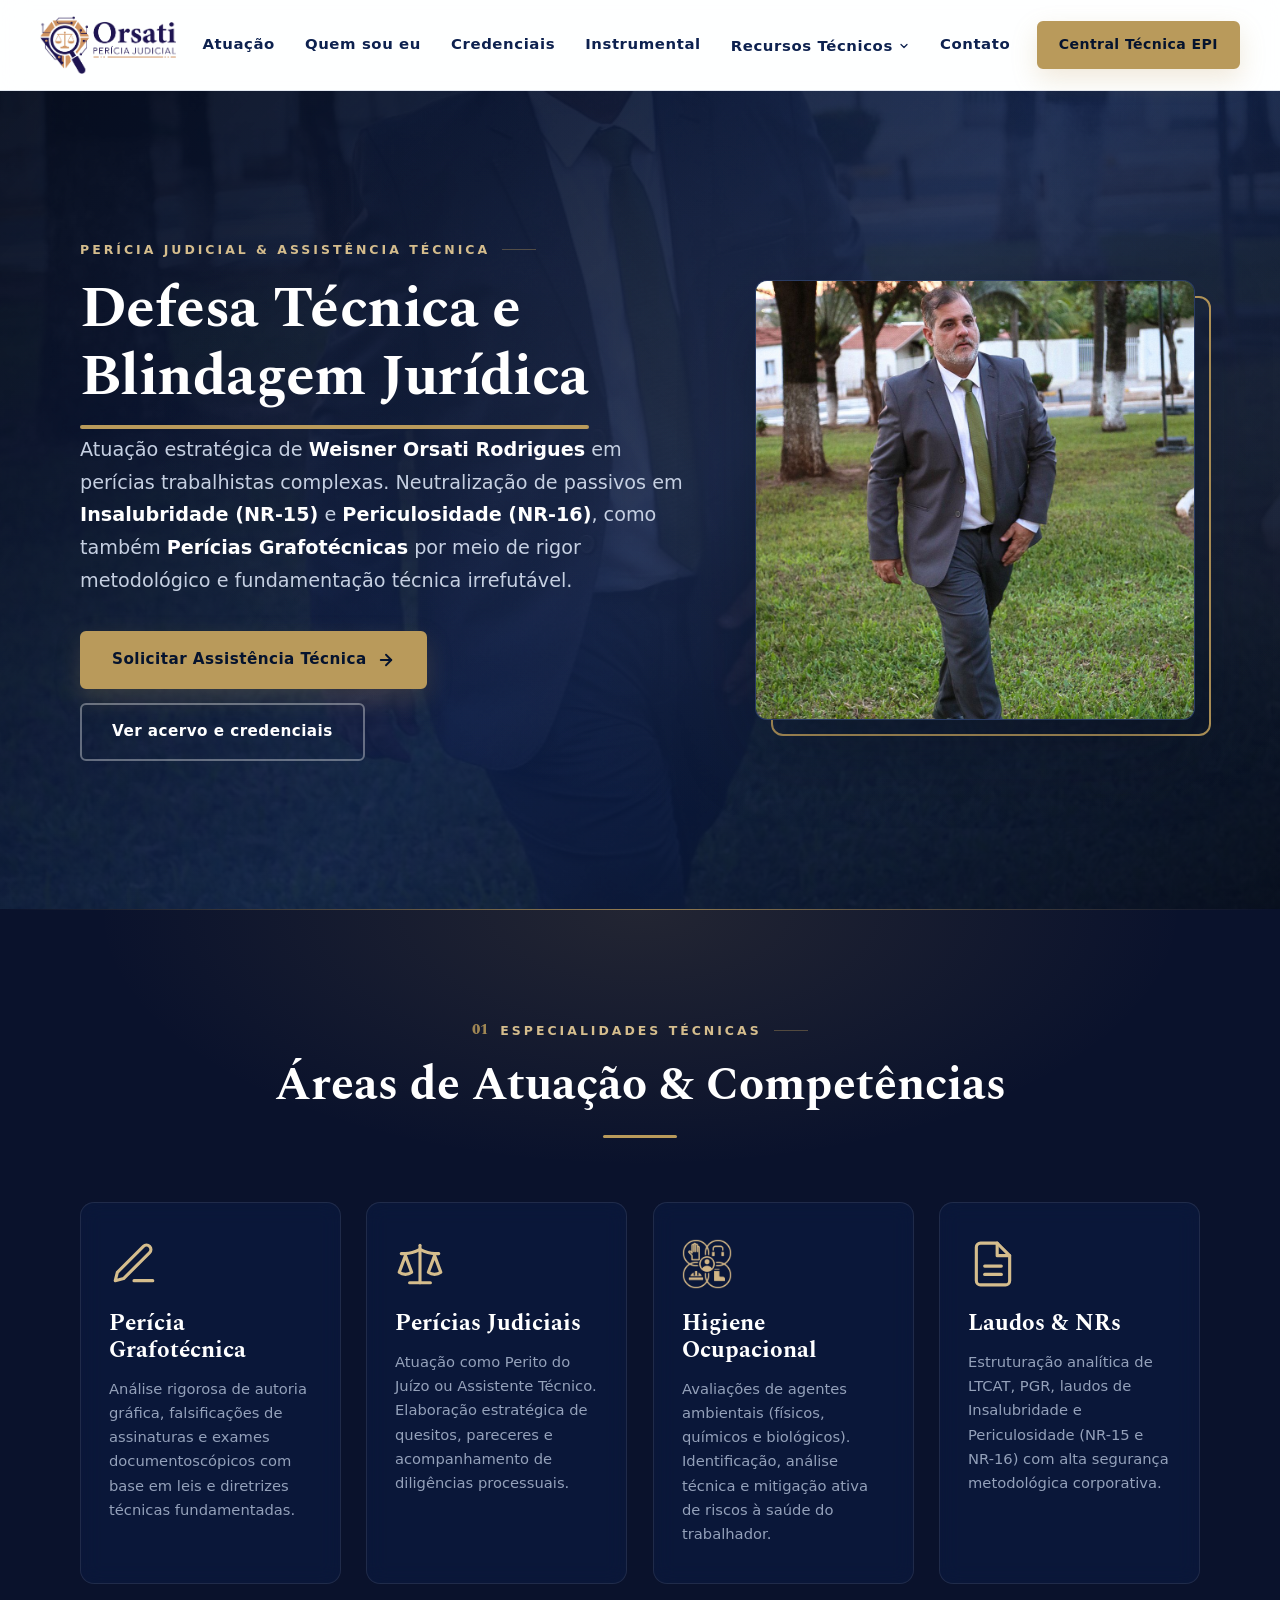
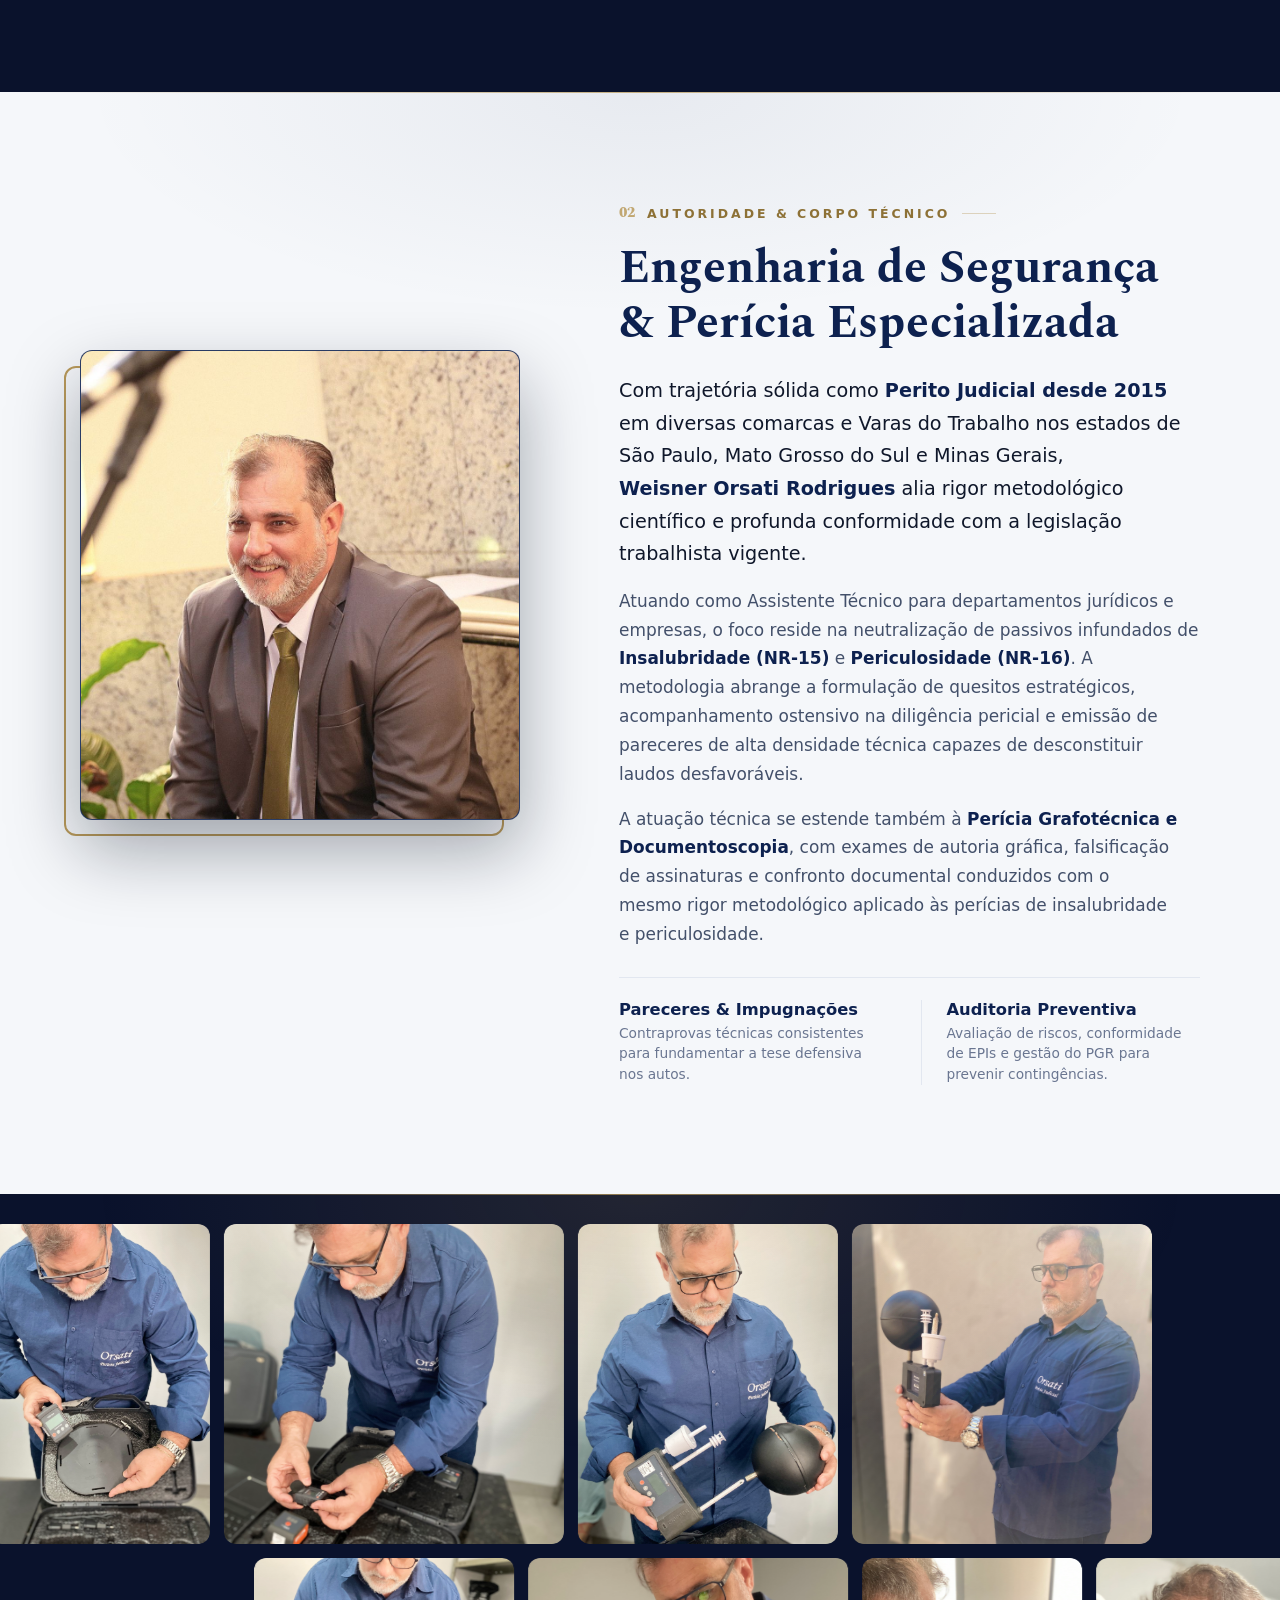
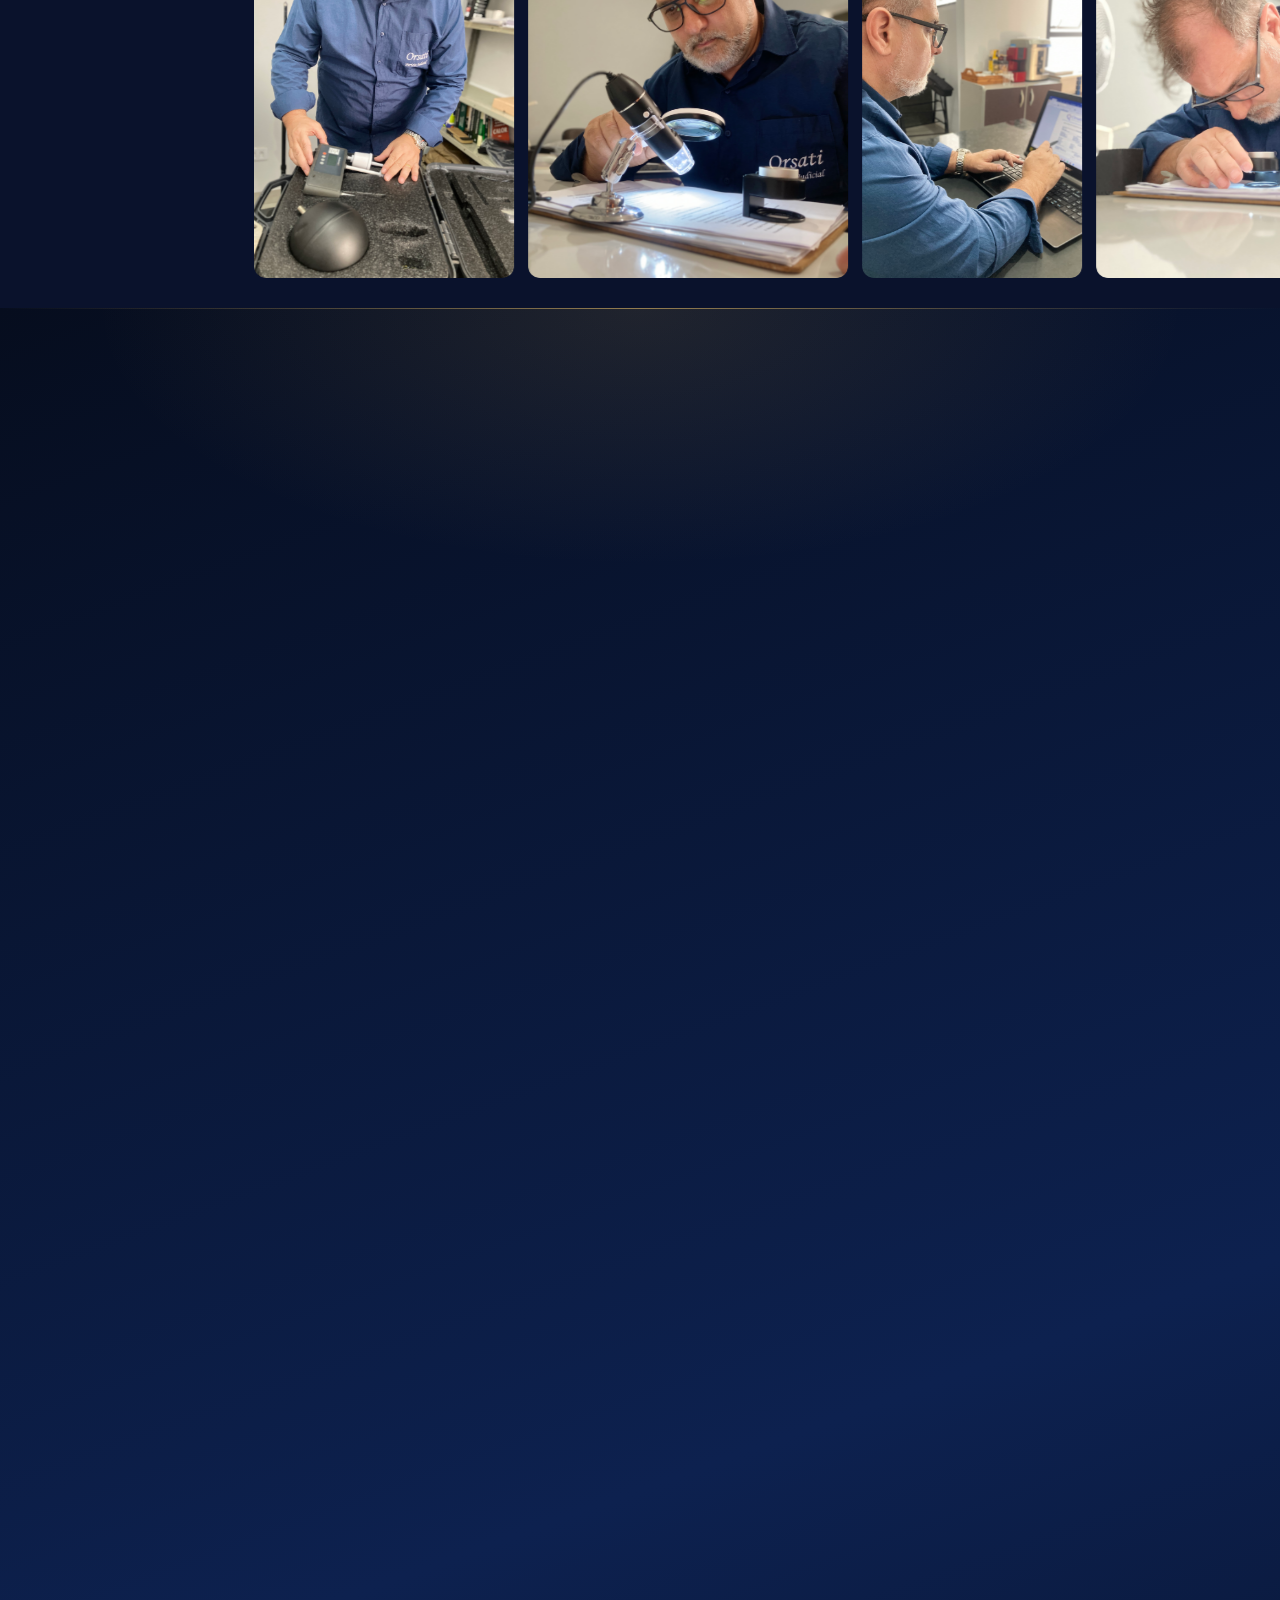
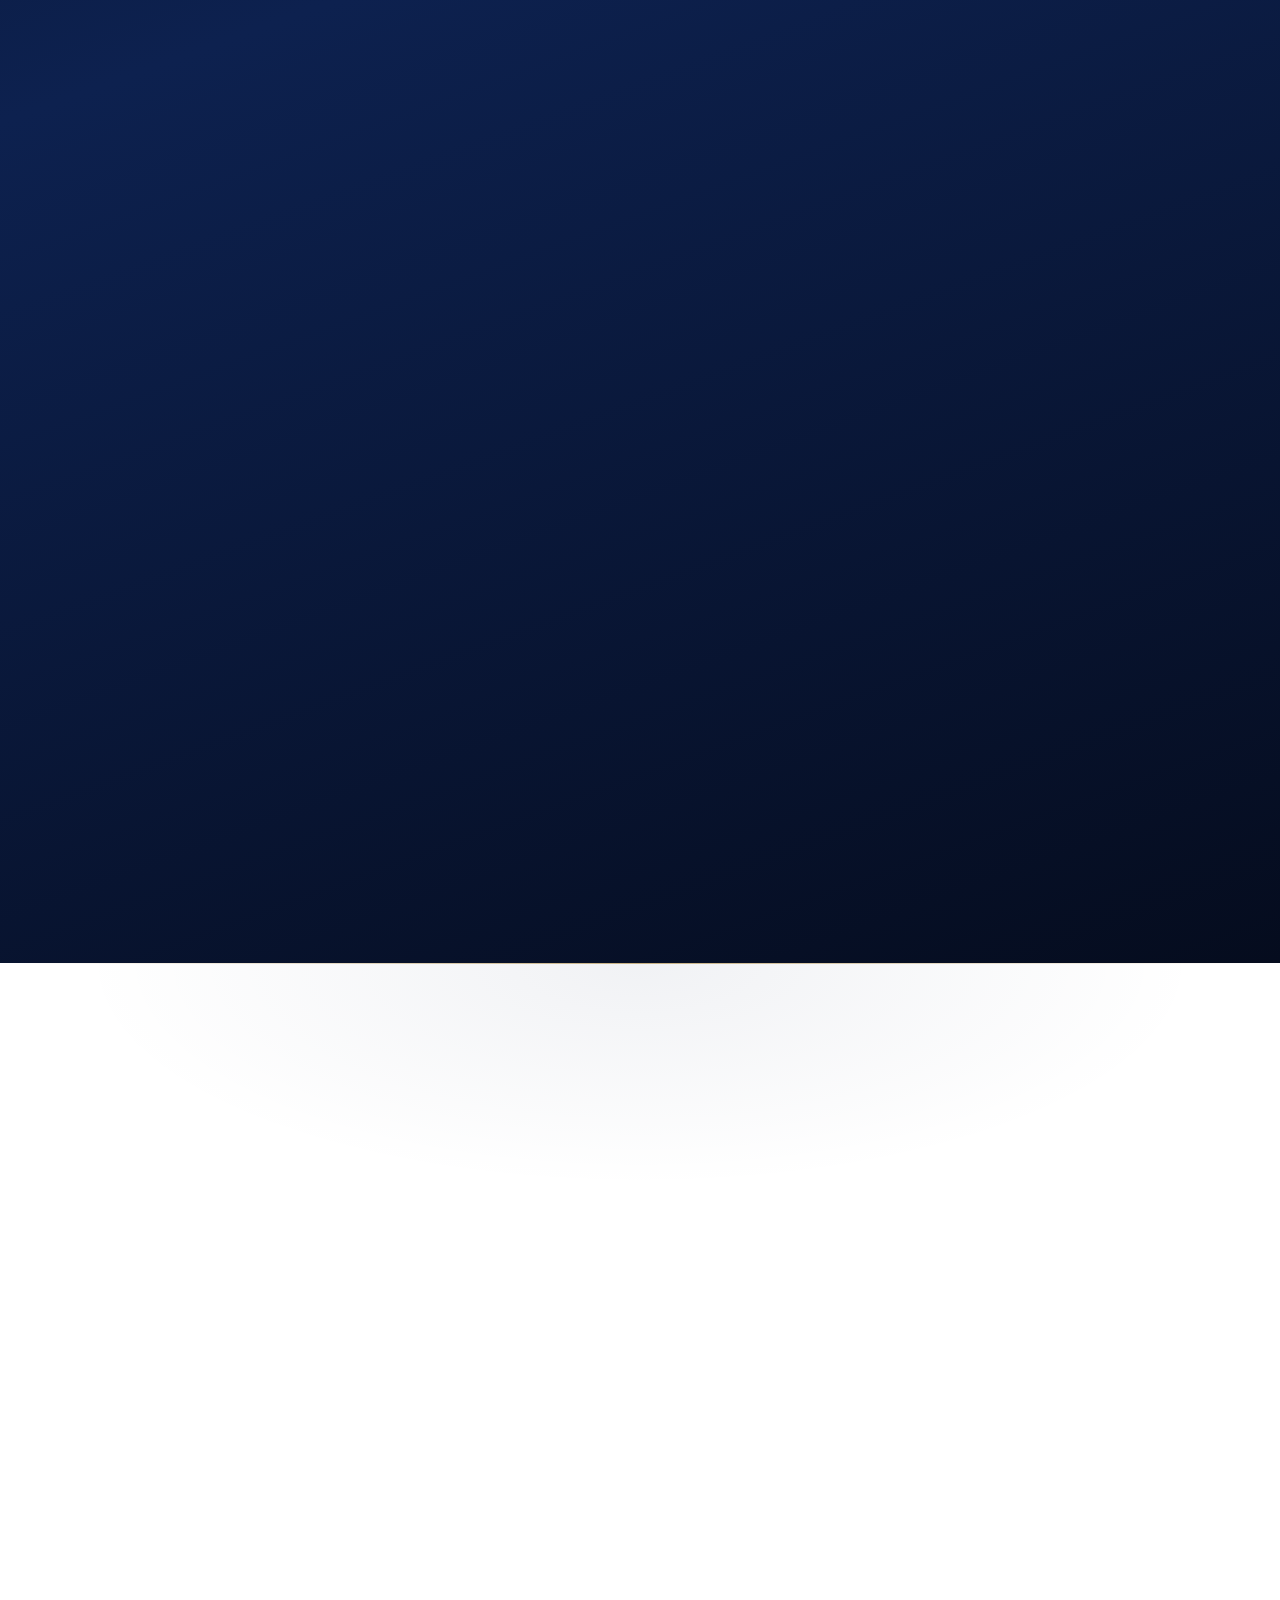
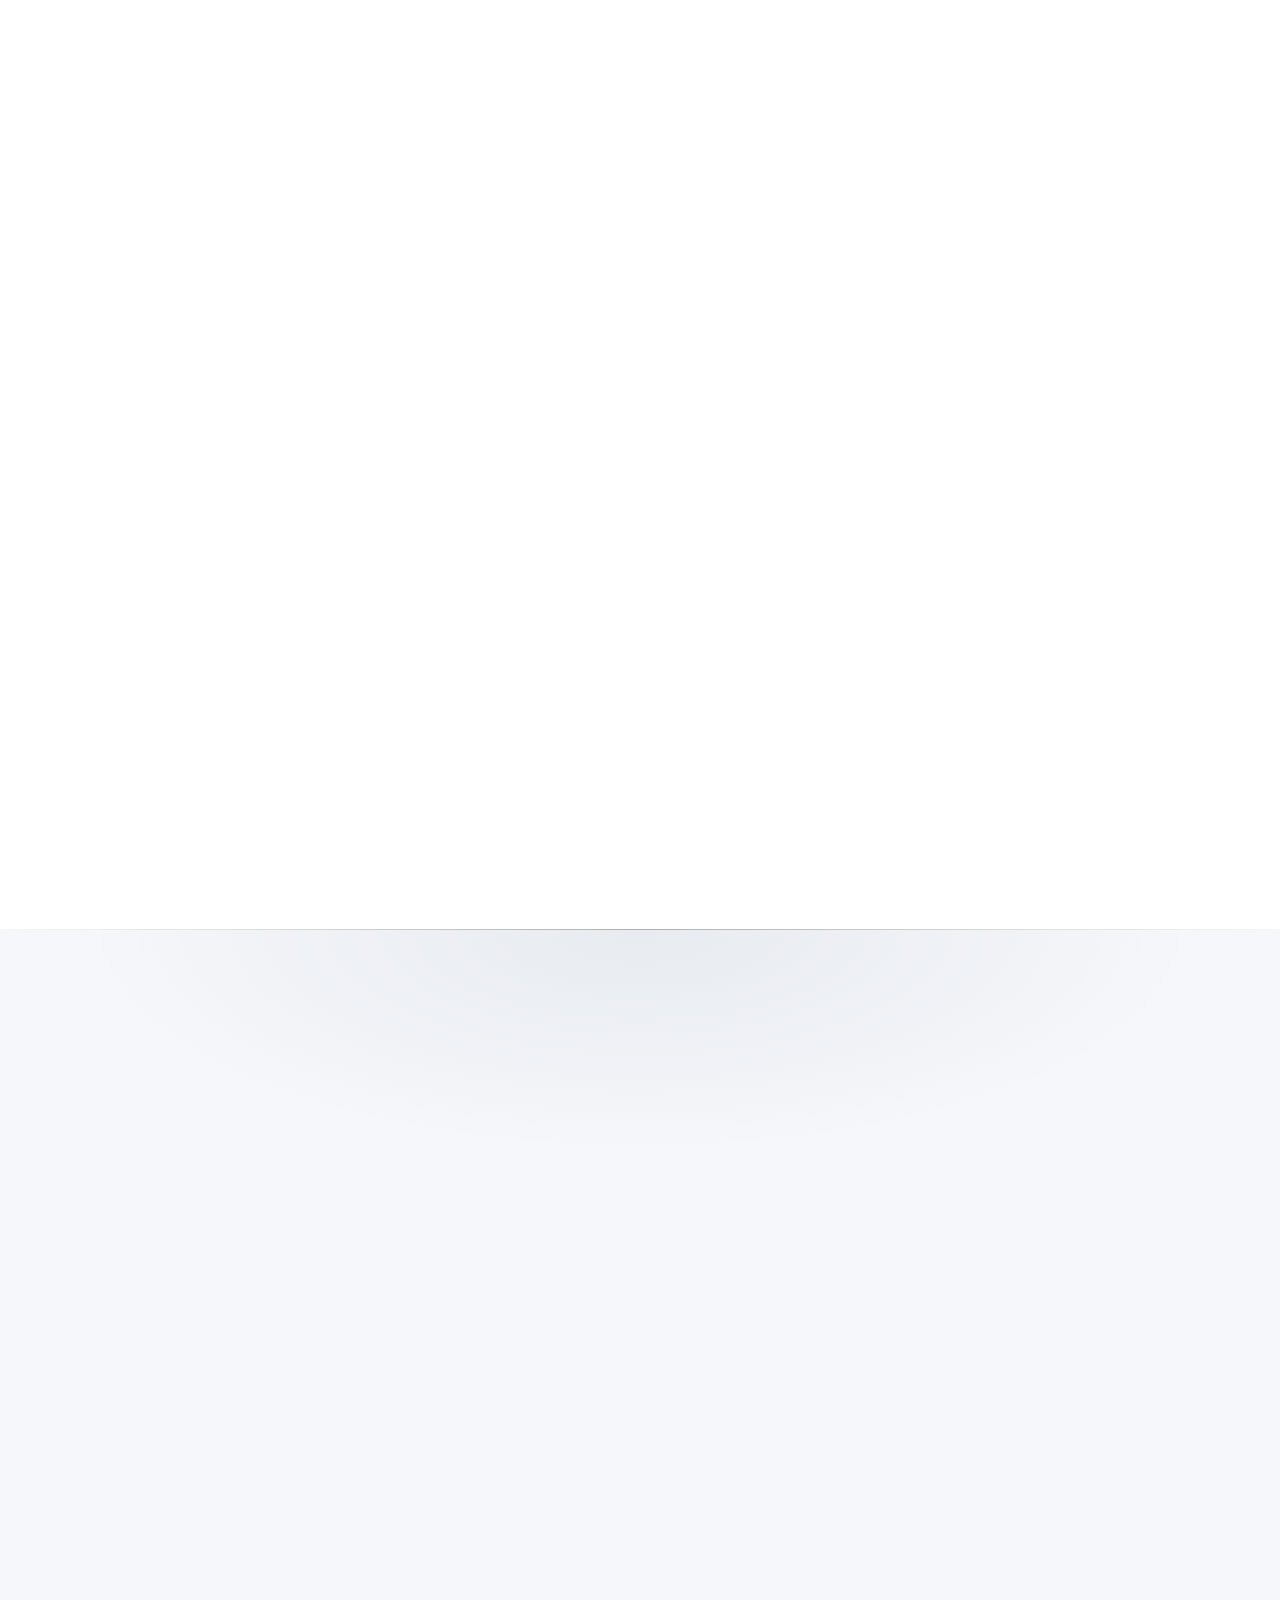
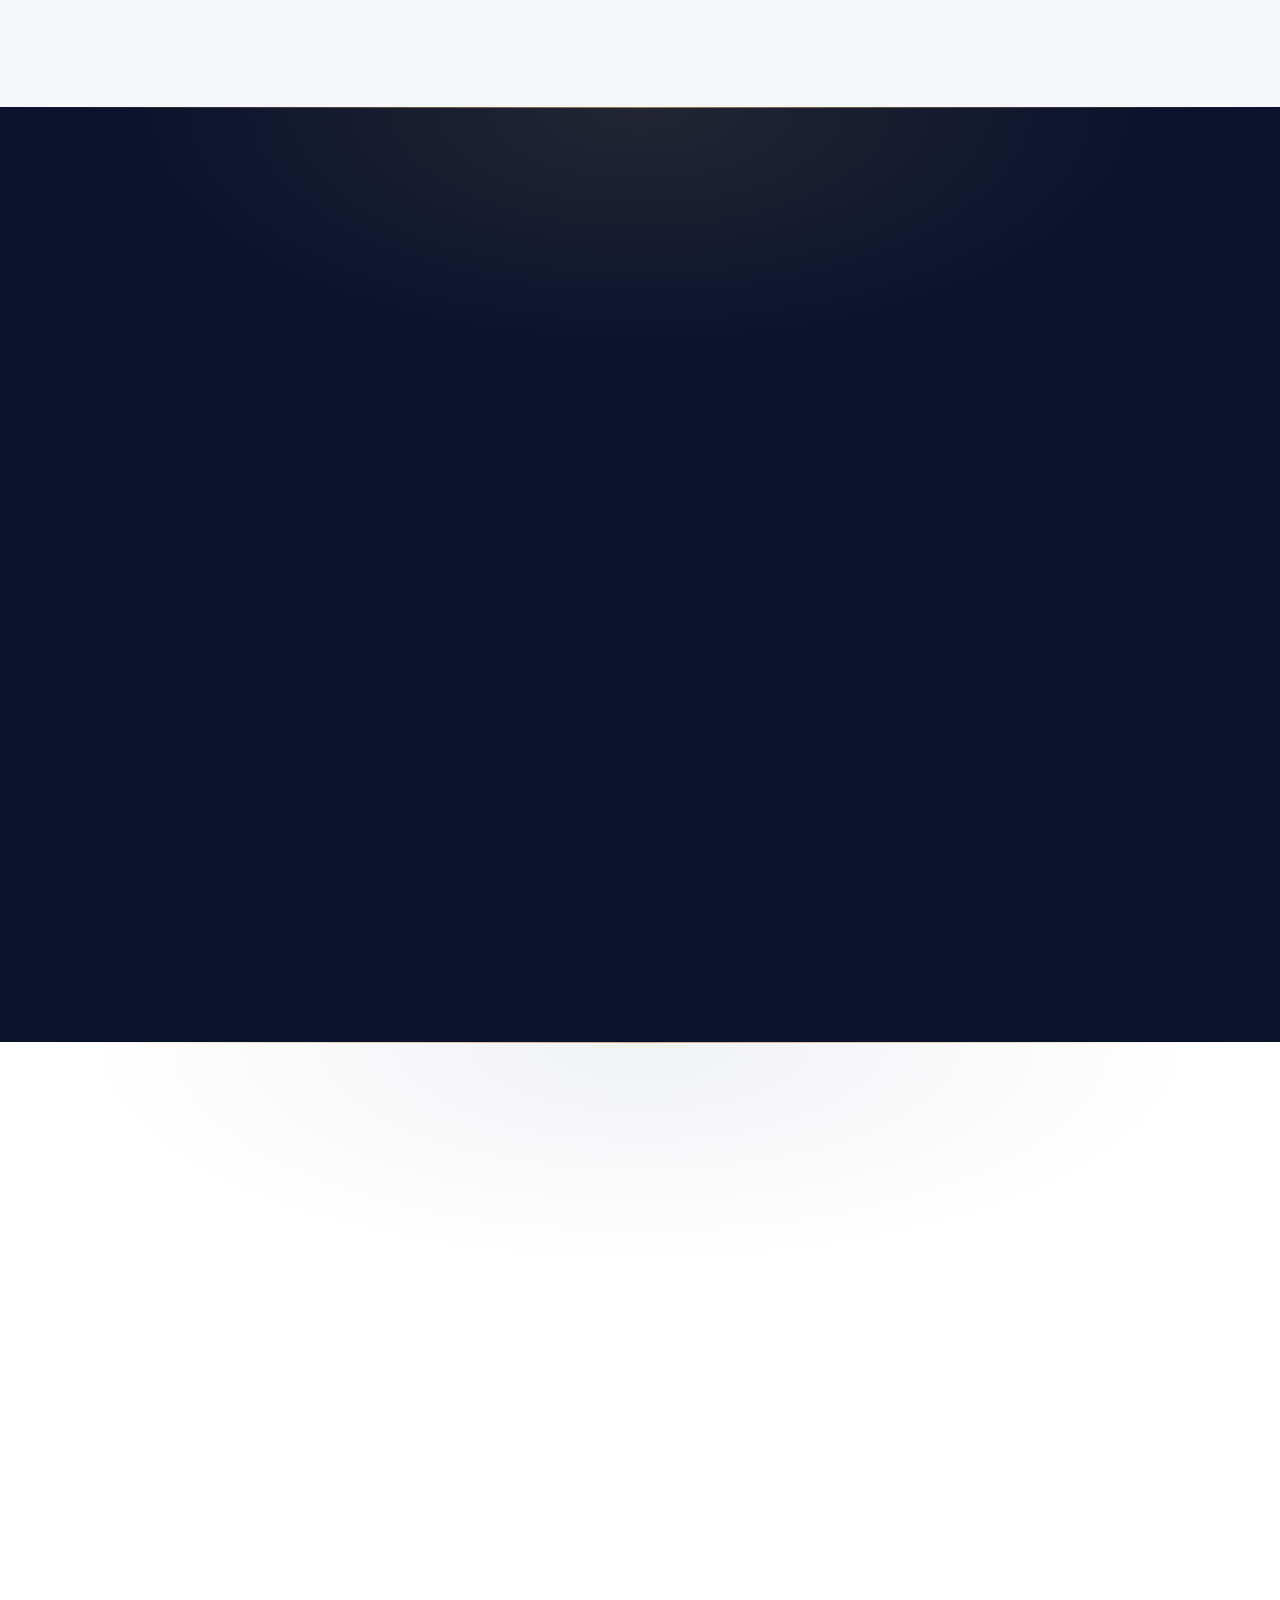
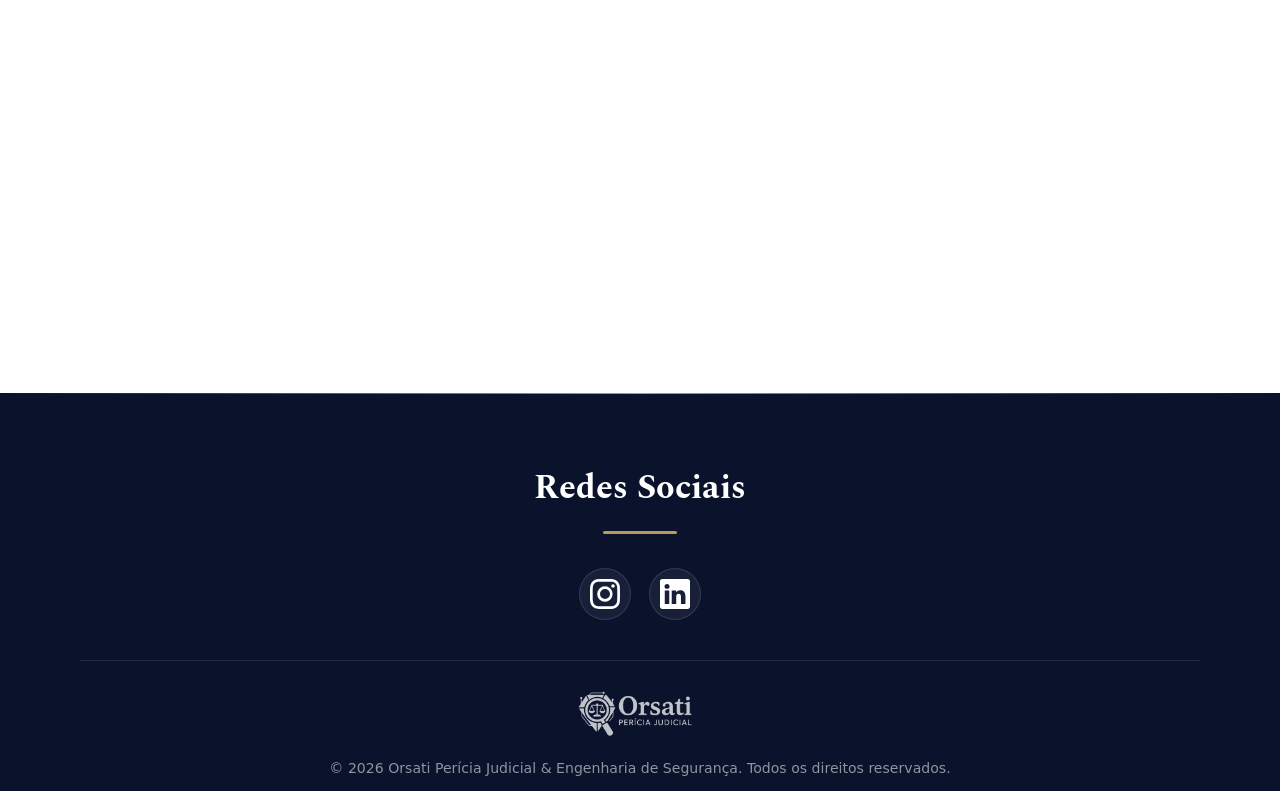
==== index.html @ 7af1ed02 "Adiciona dropdown Recursos Tecnicos, corrige espacamento do hero e cor do botao" ====
<!DOCTYPE html>
<html lang="pt-BR">
<head>
<meta charset="UTF-8">
<meta name="viewport" content="width=device-width, initial-scale=1.0">
<title>Orsati | Perícia Judicial & Engenharia de Segurança do Trabalho</title>
<meta name="description" content="Weisner Orsati — Perito Judicial e Assistente Técnico em Insalubridade (NR-15) e Periculosidade (NR-16). Atuação em Varas do Trabalho, Cíveis e Federais em SP, MS e MG.">
<link rel="icon" type="image/svg+xml" href="./Images/LogoFav.svg">
<link rel="preconnect" href="https://fonts.googleapis.com">
<link rel="preconnect" href="https://fonts.gstatic.com" crossorigin>
<link href="https://fonts.googleapis.com/css2?family=Spectral:wght@400;600;700&display=swap" rel="stylesheet">
<link rel="stylesheet" href="style.css">
<script src="./image-slot.js"></script>
</head>
<body>

<div class="progress" id="barraProgresso"></div>

<header class="site-header" id="cabecalho">
    <div class="brand">
        <a href="index.html" aria-label="Orsati — página inicial">
            <img class="brand__logo" src="./Images/Orsati Logo pgn.png" alt="Orsati Perícia Judicial">
        </a>
    </div>

    <nav class="nav" aria-label="Navegação principal">
        <a class="nav__link" href="#areas-atuacao">Atuação</a>
        <a class="nav__link" href="#quem-sou-eu">Quem sou eu</a>
        <a class="nav__link" href="#qualificacao-tecnica">Credenciais</a>
        <a class="nav__link" href="#equipamentos-tecnicos">Instrumental</a>
        <div class="nav__dropdown">
            <button class="nav__link nav__dropdown-trigger" type="button" aria-haspopup="true" aria-expanded="false">
                Recursos Técnicos
                <svg width="12" height="12" viewBox="0 0 24 24" fill="none" stroke="currentColor" stroke-width="2.5" stroke-linecap="round" stroke-linejoin="round"><polyline points="6 9 12 15 18 9"></polyline></svg>
            </button>
            <div class="nav__dropdown-menu">
                <a href="guia-epi.html" target="_blank">Central Técnica de EPIs</a>
                <a href="bloco-tecnico.html">Bloco Técnico (Artigos)</a>
                <a href="#download-planilha-premium">Planilha de Gestão de EPIs</a>
                <hr>
                <a href="https://caepi.trabalho.gov.br/internet/consultacainternet.aspx" target="_blank" rel="noopener noreferrer">Consultar CA (MTE) ↗</a>
            </div>
        </div>
        <a class="nav__link" href="#contato">Contato</a>
    </nav>

    <div class="header__actions">
        <a href="guia-epi.html" target="_blank" class="btn btn--gold btn--sm">Central Técnica EPI</a>
        <button class="nav-mobile__trigger" id="menuMobileTrigger" aria-label="Abrir menu" aria-haspopup="true" aria-expanded="false">
            <span></span><span></span><span></span>
        </button>
    </div>

    <nav class="nav-mobile__panel" id="menuMobilePanel" aria-label="Navegação principal (mobile)">
        <a href="#areas-atuacao">Atuação</a>
        <a href="#quem-sou-eu">Quem sou eu</a>
        <a href="#qualificacao-tecnica">Credenciais</a>
        <a href="#equipamentos-tecnicos">Instrumental</a>
        <a href="#download-planilha-premium">Planilha de Gestão de EPIs</a>
        <a href="#contato">Contato</a>
        <a href="bloco-tecnico.html">Bloco Técnico (Artigos)</a>
        <a href="https://caepi.trabalho.gov.br/internet/consultacainternet.aspx" target="_blank" rel="noopener noreferrer">Consultar CA (MTE)</a>
        <a href="guia-epi.html" target="_blank" class="btn btn--gold btn--sm">Central Técnica EPI</a>
    </nav>
</header>

<nav class="spine" id="trilha" aria-label="Índice da página">
    <a class="spine__item" href="#areas-atuacao"><span class="spine__label">Atuação</span><span class="spine__dot"></span></a>
    <a class="spine__item" href="#quem-sou-eu"><span class="spine__label">Quem sou eu</span><span class="spine__dot"></span></a>
    <a class="spine__item" href="#qualificacao-tecnica"><span class="spine__label">Credenciais</span><span class="spine__dot"></span></a>
    <a class="spine__item" href="#equipamentos-tecnicos"><span class="spine__label">Instrumental</span><span class="spine__dot"></span></a>
    <a class="spine__item" href="#artigos-home"><span class="spine__label">Bloco Técnico</span><span class="spine__dot"></span></a>
    <a class="spine__item" href="#download-planilha-premium"><span class="spine__label">Planilha EPI</span><span class="spine__dot"></span></a>
    <a class="spine__item" href="#contato"><span class="spine__label">Contato</span><span class="spine__dot"></span></a>
</nav>

<main>

    <!-- ============================ HERO ============================ -->
    <!-- OPÇÕES DE ALTURA:
         • Tela cheia SEM as credenciais visíveis → class="hero hero--full ..."
         • Tela cheia COM as credenciais encaixadas → class="hero hero--fit ..."
         Basta trocar hero--full por hero--fit (ou vice-versa) na linha abaixo. -->
    <section class="hero hero--full band--seamless on-dark" id="topo" data-screen-label="Hero">
        <div class="hero__media">
            <video class="hero__video parallax" id="videoHero" autoplay muted loop playsinline poster="./Images/Orsati Foto 15.jpeg">
                <source src="./Images/VideoFundo.mp4" type="video/mp4">
            </video>
        </div>
        <div class="hero__scrim"></div>

        <div class="wrap">
            <div class="hero__grid">
                <div>
                    <span class="eyebrow eyebrow--left">Perícia Judicial &amp; Assistência Técnica</span>
                    <h1>Defesa Técnica e <span class="hero__mark">Blindagem Jurídica</span></h1>
                    <p class="hero__lead">
                        Atuação estratégica de <strong>Weisner Orsati Rodrigues</strong> em perícias trabalhistas complexas.
                        Neutralização de passivos em <strong>Insalubridade (NR-15)</strong> e
                        <strong>Periculosidade (NR-16)</strong>, como também <strong>Perícias Grafotécnicas</strong> por meio de rigor metodológico e fundamentação técnica irrefutável.
                    </p>
                    <div class="hero__ctas">
                        <a href="#contato" class="btn btn--gold">
                            Solicitar Assistência Técnica
                            <svg width="18" height="18" viewBox="0 0 24 24" fill="none" stroke="currentColor" stroke-width="2.5" stroke-linecap="round" stroke-linejoin="round"><line x1="5" y1="12" x2="19" y2="12"></line><polyline points="12 5 19 12 12 19"></polyline></svg>
                        </a>
                        <a href="#qualificacao-tecnica" class="btn btn--ghost">Ver acervo e credenciais</a>
                    </div>
                </div>

                <div class="frame">
                    <div class="frame__inner">
                        <img src="./Images/Orsati Foto 15.jpeg" alt="Weisner Orsati — Perito Judicial e Assistente Técnico">
                    </div>
                </div>
            </div>
        </div>

        <div class="factbar">
            <div class="wrap">
                <div class="factbar__grid">
                    <div class="factbar__item">
                        <span class="factbar__k">Atuação pericial</span>
                        <span class="factbar__v">Desde 2015</span>
                        <span class="factbar__s">Varas Federais, Cíveis e Trabalhistas</span>
                    </div>
                    <div class="factbar__item">
                        <span class="factbar__k">Conselho de classe</span>
                        <span class="factbar__v">CREA</span>
                        <span class="factbar__s">Atuação habilitada</span>
                    </div>
                    <div class="factbar__item">
                        <span class="factbar__k">Registro ministerial</span>
                        <span class="factbar__v">MTE</span>
                        <span class="factbar__s">Segurança no Trabalho</span>
                    </div>
                    <div class="factbar__item">
                        <span class="factbar__k">Jurisdição</span>
                        <span class="factbar__v">SP, MS e MG</span>
                        <span class="factbar__s">+30 comarcas e varas</span>
                    </div>
                </div>
            </div>
        </div>
    </section>

    <!-- ===================== 01 ÁREAS DE ATUAÇÃO ===================== -->
    <section class="band band--dark on-dark" id="areas-atuacao" data-screen-label="Áreas de Atuação">
        <div class="wrap">
            <div class="sec-head reveal">
                <span class="eyebrow"><span class="eyebrow__num">01</span> Especialidades Técnicas</span>
                <h2 class="sec-title">Áreas de Atuação &amp; Competências</h2>
                <div class="sec-rule"></div>
            </div>

            <div class="grid grid--4" data-stagger>
                <article class="comp-card card--glass card--lift reveal">
                    <div class="comp-card__icon">
                        <svg width="50" height="50" viewBox="0 0 24 24" fill="none" stroke="currentColor" stroke-width="1.5" stroke-linecap="round" stroke-linejoin="round"><path d="M12 20h9"></path><path d="M16.5 3.5a2.121 2.121 0 0 1 3 3L7 19l-4 1 1-4L16.5 3.5z"></path></svg>
                    </div>
                    <h3>Perícia Grafotécnica</h3>
                    <p>Análise rigorosa de autoria gráfica, falsificações de assinaturas e exames documentoscópicos com base em leis e diretrizes técnicas fundamentadas.</p>
                </article>

                <article class="comp-card card--glass card--lift reveal">
                    <div class="comp-card__icon">
                        <svg width="50" height="50" viewBox="0 0 24 24" fill="none" stroke="currentColor" stroke-width="1.5" stroke-linecap="round" stroke-linejoin="round"><path d="m16 16 3-8 3 8c-.87.65-1.92 1-3 1s-2.13-.35-3-1Z"></path><path d="m2 16 3-8 3 8c-.87.65-1.92 1-3 1s-2.13-.35-3-1Z"></path><path d="M7 21h10"></path><path d="M12 3v18"></path><path d="M3 7h2c2 0 5-1 7-2 2 1 5 2 7 2h2"></path></svg>
                    </div>
                    <h3>Perícias Judiciais</h3>
                    <p>Atuação como Perito do Juízo ou Assistente Técnico. Elaboração estratégica de quesitos, pareceres e acompanhamento de diligências processuais.</p>
                </article>

<article class="comp-card card--glass card--lift reveal">
    <div class="comp-card__icon">
        <img 
            src="./Images/Icons/EPIs.png" 
            alt="Ícone Higiene Ocupacional" 
            style="
                width: 50px; 
                height: 50px; 
                object-fit: contain; 
                display: block; 
                filter: brightness(0) saturate(100%) invert(79%) sepia(21%) saturate(543%) hue-rotate(359deg) brightness(91%) contrast(87%);
            "
        >
    </div>
    <h3>Higiene Ocupacional</h3>
    <p>Avaliações de agentes ambientais (físicos, químicos e biológicos). Identificação, análise técnica e mitigação ativa de riscos à saúde do trabalhador.</p>
</article>

                <article class="comp-card card--glass card--lift reveal">
                    <div class="comp-card__icon">
                        <svg width="50" height="50" viewBox="0 0 24 24" fill="none" stroke="currentColor" stroke-width="1.5" stroke-linecap="round" stroke-linejoin="round"><path d="M14 2H6a2 2 0 0 0-2 2v16a2 2 0 0 0 2 2h12a2 2 0 0 0 2-2V8z"></path><polyline points="14 2 14 8 20 8"></polyline><line x1="16" y1="13" x2="8" y2="13"></line><line x1="16" y1="17" x2="8" y2="17"></line></svg>
                    </div>
                    <h3>Laudos &amp; NRs</h3>
                    <p>Estruturação analítica de LTCAT, PGR, laudos de Insalubridade e Periculosidade (NR-15 e NR-16) com alta segurança metodológica corporativa.</p>
                </article>
            </div>
        </div>
    </section>

    <!-- ======================= 02 QUEM SOU EU ======================= -->
    <section class="band band--paper" id="quem-sou-eu" data-screen-label="Quem sou eu">
        <div class="wrap">
            <div class="about">
                <div class="about__media reveal">
                    <div class="frame frame--left">
                        <div class="frame__inner">
                            <img src="./Images/Orsati Foto 19.jpeg" alt="Weisner Orsati Rodrigues — Perito Judicial">
                        </div>
                    </div>
                </div>

                <div class="reveal" style="--i:1">
                    <div class="sec-head sec-head--left" style="margin-bottom:0">
                        <span class="eyebrow"><span class="eyebrow__num">02</span> Autoridade &amp; Corpo Técnico</span>
                        <h2 class="sec-title">Engenharia de Segurança &amp; Perícia Especializada</h2>
                    </div>

                    <div class="prose" style="margin-top:24px">
                        <p>Com trajetória sólida como <strong>Perito Judicial desde 2015</strong> em diversas comarcas e Varas do Trabalho nos estados de São Paulo, Mato Grosso do Sul e Minas Gerais, <strong>Weisner Orsati Rodrigues</strong> alia rigor metodológico científico e profunda conformidade com a legislação trabalhista vigente.</p>
                        <p>Atuando como Assistente Técnico para departamentos jurídicos e empresas, o foco reside na neutralização de passivos infundados de <strong>Insalubridade (NR-15)</strong> e <strong>Periculosidade (NR-16)</strong>. A metodologia abrange a formulação de quesitos estratégicos, acompanhamento ostensivo na diligência pericial e emissão de pareceres de alta densidade técnica capazes de desconstituir laudos desfavoráveis.</p>
                        <p>A atuação técnica se estende também à <strong>Perícia Grafotécnica e Documentoscopia</strong>, com exames de autoria gráfica, falsificação de assinaturas e confronto documental conduzidos com o mesmo rigor metodológico aplicado às perícias de insalubridade e periculosidade.</p>
                    </div>

                    <div class="about__split">
                        <div>
                            <h4>Pareceres &amp; Impugnações</h4>
                            <p>Contraprovas técnicas consistentes para fundamentar a tese defensiva nos autos.</p>
                        </div>
                        <div>
                            <h4>Auditoria Preventiva</h4>
                            <p>Avaliação de riscos, conformidade de EPIs e gestão do PGR para prevenir contingências.</p>
                        </div>
                    </div>
                </div>
            </div>
        </div>
    </section>

    <!-- ========================== GALERIA ========================== -->
    <section class="band band--dark" data-screen-label="Galeria" style="padding:30px 0">
    <div class="filmstrip">
        <div class="filmstrip__row" data-parallax-dir="1" data-base="0">
            <div class="filmstrip__item" style="width:300px">
                <img src="./Images/Orsati Foto 1.jpg" alt="foto · perícia em campo" style="width:100%; height:100%; object-fit:cover; border-radius:10px; display:block;">
            </div>
            <div class="filmstrip__item" style="width:220px">
                <img src="./Images/Orsati Foto 2.jpg" alt="foto · Dr. Weisner" style="width:100%; height:100%; object-fit:cover; border-radius:10px; display:block;">
            </div>
            <div class="filmstrip__item" style="width:340px">
                <img src="./Images/Orsati Foto 3.jpg" alt="foto · escritório" style="width:100%; height:100%; object-fit:cover; border-radius:10px; display:block;">
            </div>
            <div class="filmstrip__item" style="width:260px">
                <img src="./Images/Orsati Foto 4.jpg" alt="foto · equipamento em uso" style="width:100%; height:100%; object-fit:cover; border-radius:10px; display:block;">
            </div>
            <div class="filmstrip__item" style="width:300px">
                <img src="./Images/Orsati Foto 5.jpg" alt="foto · diligência" style="width:100%; height:100%; object-fit:cover; border-radius:10px; display:block;">
            </div>
        </div>
        <div class="filmstrip__row" data-parallax-dir="-1" data-base="-70">
            <div class="filmstrip__item" style="width:260px">
                <img src="./Images/Orsati Foto 6.jpg" alt="foto · vistoria técnica" style="width:100%; height:100%; object-fit:cover; border-radius:10px; display:block;">
            </div>
            <div class="filmstrip__item" style="width:320px">
                <img src="./Images/Orsati Foto 13.jpg" alt="foto · equipe" style="width:100%; height:100%; object-fit:cover; border-radius:10px; display:block;">
            </div>
            <div class="filmstrip__item" style="width:220px">
                <img src="./Images/Orsati Foto 8.jpg" alt="foto · documento em análise" style="width:100%; height:100%; object-fit:cover; border-radius:10px; display:block;">
            </div>
            <div class="filmstrip__item" style="width:300px">
                <img src="./Images/Orsati Foto 11.jpg" alt="foto · instrumentação" style="width:100%; height:100%; object-fit:cover; border-radius:10px; display:block;">
            </div>
            <div class="filmstrip__item" style="width:260px">
                <img src="./Images/Orsati Foto 10.jpg" alt="foto · atendimento" style="width:100%; height:100%; object-fit:cover; border-radius:10px; display:block;">
            </div>
        </div>
    </div>
</section>

    <!-- =================== 03 QUALIFICAÇÃO TÉCNICA =================== -->
    <section class="band band--deep on-dark" id="qualificacao-tecnica" data-screen-label="Qualificação Técnica">
        <div class="wrap wrap--wide">
            <div class="sec-head reveal">
                <span class="eyebrow"><span class="eyebrow__num">03</span> Registro &amp; Credenciais Oficiais</span>
                <h2 class="sec-title">Qualificação Técnica &amp; Acervo Profissional</h2>
                <div class="sec-rule"></div>
                <p class="sec-lead">Solidez acadêmica em Engenharia, registros profissionais homologados e atuação pericial contínua desde 2015 em dezenas de Varas do Trabalho, Cíveis e Federais.</p>
            </div>

            <div class="grid grid--4" data-stagger style="margin-bottom:clamp(28px,3vw,46px)">
                <div class="badge-card card--glass card--lift reveal">
                    <div class="icon-badge icon-badge--dark icon-badge--round">
                        <svg width="22" height="22" viewBox="0 0 24 24" fill="none" stroke="currentColor" stroke-width="2" stroke-linecap="round" stroke-linejoin="round"><path d="M12 22s8-4 8-10V5l-8-3-8 3v7c0 6 8 10 8 10z"></path></svg>
                    </div>
                    <span class="badge-card__k">Conselho de Classe</span>
                    <span class="badge-card__v">CREA</span>
                    <span class="badge-card__s">Atuação Habilitada</span>
                </div>

                <div class="badge-card card--glass card--lift reveal">
                    <div class="icon-badge icon-badge--dark icon-badge--round">
                        <svg width="22" height="22" viewBox="0 0 24 24" fill="none" stroke="currentColor" stroke-width="2" stroke-linecap="round" stroke-linejoin="round"><path d="M14 2H6a2 2 0 0 0-2 2v16a2 2 0 0 0 2 2h12a2 2 0 0 0 2-2V8z"></path><polyline points="14 2 14 8 20 8"></polyline><line x1="16" y1="13" x2="8" y2="13"></line><line x1="16" y1="17" x2="8" y2="17"></line></svg>
                    </div>
                    <span class="badge-card__k">Registro Ministerial</span>
                    <span class="badge-card__v">MTE</span>
                    <span class="badge-card__s">Segurança no Trabalho</span>
                </div>

                <div class="badge-card card--glass card--lift reveal">
                    <div class="icon-badge icon-badge--dark icon-badge--round">
                        <svg width="22" height="22" viewBox="0 0 24 24" fill="none" stroke="currentColor" stroke-width="2" stroke-linecap="round" stroke-linejoin="round"><rect x="3" y="4" width="18" height="18" rx="2" ry="2"></rect><line x1="16" y1="2" x2="16" y2="6"></line><line x1="8" y1="2" x2="8" y2="6"></line><line x1="3" y1="10" x2="21" y2="10"></line></svg>
                    </div>
                    <span class="badge-card__k">Atuação Pericial</span>
                    <span class="badge-card__v">Desde Dezembro / 2015</span>
                    <span class="badge-card__s">Varas Federais e Estaduais</span>
                </div>

                <div class="badge-card card--glass card--lift reveal">
                    <div class="icon-badge icon-badge--dark icon-badge--round">
                        <svg width="22" height="22" viewBox="0 0 24 24" fill="none" stroke="currentColor" stroke-width="2" stroke-linecap="round" stroke-linejoin="round"><circle cx="12" cy="10" r="3"></circle><path d="M12 21.7C17.3 17 20 13 20 10a8 8 0 1 0-16 0c0 3 2.7 7 8 11.7z"></path></svg>
                    </div>
                    <span class="badge-card__k">Jurisdição</span>
                    <span class="badge-card__v">SP, MS e MG</span>
                    <span class="badge-card__s">+30 Comarcas e Varas</span>
                </div>
            </div>

            <div class="grid quali-split" style="grid-template-columns:1fr 1.35fr">
                <div class="stack">
                    <div class="panel card--glass reveal">
                        <div class="panel__head">
                            <div class="icon-badge icon-badge--dark">
                                <svg width="24" height="24" viewBox="0 0 24 24" fill="none" stroke="currentColor" stroke-width="2" stroke-linecap="round" stroke-linejoin="round"><path d="M22 10v6M2 10l10-5 10 5-10 5z"></path><path d="M6 12v5c3 3 9 3 12 0v-5"></path></svg>
                            </div>
                            <div>
                                <h3>Formação Acadêmica</h3>
                                <span>Graduações &amp; Titulações Técnicas</span>
                            </div>
                        </div>

                        <div class="timeline">
                            <div class="timeline__item timeline__item--strong">
                                <h4>Pós-Graduação em Engenharia de Segurança do Trabalho</h4>
                                <p>UnyPública</p>
                            </div>
                            <div class="timeline__item timeline__item--strong">
                                <h4>Graduação em Engenharia Ambiental e Sanitária</h4>
                                <p>Prominas / Única</p>
                            </div>
                            <div class="timeline__item">
                                <h4>Graduação em Tecnologia em Segurança no Trabalho</h4>
                                <p>Universidade Paulista – UNIP</p>
                            </div>
                            <div class="timeline__item">
                                <h4>Técnico em Segurança do Trabalho</h4>
                                <p>Fundação Educacional de Fernandópolis – FEF</p>
                            </div>
                            <div class="timeline__item">
                                <h4>Curso de Perícia Grafotécnica</h4>
                                <p>Nero Perícias</p>
                            </div>
                        </div>
                    </div>

                    <div class="panel card--glass reveal" style="--i:1">
                        <div class="panel__head">
                            <div class="icon-badge icon-badge--dark">
                                <svg width="24" height="24" viewBox="0 0 24 24" fill="none" stroke="currentColor" stroke-width="2" stroke-linecap="round" stroke-linejoin="round"><circle cx="12" cy="8" r="6"></circle><path d="M15.477 12.89 17 22l-5-3-5 3 1.523-9.11"></path></svg>
                            </div>
                            <div>
                                <h3>Especializações &amp; Normas</h3>
                                <span>Capacitação Técnica Continuada</span>
                            </div>
                        </div>

                        <ul class="checklist">
                            <li><span><strong>Prática para Perito Judicial:</strong> Instrução técnica processual, quesitos e laudos.</span></li>
                            <li><span><strong>NR-15 Avançado (Insalubridade):</strong> Avaliação quantitativa e qualitativa dos agentes físicos, químicos e biológicos, dos Anexos 1 ao 14</span></li>
                            <li><span><strong>NR-16 Avançado (Periculosidade):</strong> Inflamáveis, explosivos, eletricidade e agentes perigosos, de todos os anexos.</span></li>
                            <li><span><strong>NR-12 Avançado:</strong> Proteção e segurança em máquinas e equipamentos industriais.</span></li>
                            <li><span><strong>NR-33 &amp; NR-35:</strong> Espaços confinados e trabalho em altura com gestão preventiva.</span></li>
                            <li><span><strong>Docência &amp; Palestras Técnicas:</strong> Ministrante convidado na ETEC de Fernandópolis/SP e outros.</span></li>
                            <li><span><strong>Demais NRs:</strong> Além de aplicar toda a metodologia técnica para cada caso, este perito ministra palestras técnicas acerca das NRs.</span></li>
                        </ul>
                    </div>
                </div>

                <div class="stack">
                    <div class="panel card--glass reveal" style="--i:1">
                        <div class="panel__head">
                            <div class="icon-badge icon-badge--dark">
                                <svg width="24" height="24" viewBox="0 0 24 24" fill="none" stroke="currentColor" stroke-width="2" stroke-linecap="round" stroke-linejoin="round"><line x1="3" y1="22" x2="21" y2="22"></line><line x1="6" y1="18" x2="6" y2="11"></line><line x1="10" y1="18" x2="10" y2="11"></line><line x1="14" y1="18" x2="14" y2="11"></line><line x1="18" y1="18" x2="18" y2="11"></line><polygon points="12 2 20 7 4 7"></polygon></svg>
                            </div>
                            <div>
                                <h3>Acervo Pericial nos Tribunais</h3>
                                <span>Histórico Consolidado de Diligências e Laudos</span>
                            </div>
                        </div>

                        <p style="color:var(--on-dark-soft);font-size:0.92rem;margin-bottom:20px">Nomeações pelo Poder Judiciário e atuações estratégicas em assistência técnica de defesa:</p>

                        <div class="courts">
                            <div class="courts__col">
                                <div class="courts__title">
                                    <svg width="16" height="16" viewBox="0 0 24 24" fill="none" stroke="#b99a5b" stroke-width="2.2" stroke-linecap="round" stroke-linejoin="round"><path d="m14 13-7.5 7.5c-.83.83-2.17.83-3 0a2.12 2.12 0 0 1 0-3L11 10"></path><path d="m16 16 6-6"></path><path d="m8 8 6-6"></path><path d="m9 7 8 8"></path><path d="m21 11-8-8"></path></svg>
                                    <span>Varas do Trabalho</span>
                                </div>
                                <span class="courts__sub">TRT 15ª • TRT 24ª • TRT 3ª</span>
                                <ul class="courts__list">
                                    <li><strong>Campo Grande / MS</strong> (1ª à 6ª)</li>
                                    <li><strong>Jales / SP</strong></li>
                                    <li><strong>Paranaíba / MS</strong></li>
                                    <li><strong>Chapadão do Sul / MS</strong></li>
                                    <li><strong>Rio Brilhante / MS</strong></li>
                                    <li><strong>Ponta Porã / MS</strong></li>
                                    <li><strong>Fátima do Sul / MS</strong></li>
                                    <li><strong>Naviraí / MS</strong></li>
                                    <li><strong>Amambai / MS</strong></li>
                                    <li><strong>São Gabriel do Oeste / MS</strong></li>
                                    <li><strong>Iturama / MG</strong></li>
                                </ul>
                            </div>

                            <div class="courts__col">
                                <div class="courts__title">
                                    <svg width="16" height="16" viewBox="0 0 24 24" fill="none" stroke="#b99a5b" stroke-width="2.2" stroke-linecap="round" stroke-linejoin="round"><line x1="18" y1="20" x2="18" y2="10"></line><line x1="12" y1="20" x2="12" y2="4"></line><line x1="6" y1="20" x2="6" y2="14"></line></svg>
                                    <span>Varas Cíveis</span>
                                </div>
                                <span class="courts__sub">TJSP • TJMS • TJMG</span>
                                <ul class="courts__list">
                                    <li><strong>Fernandópolis / SP</strong> (1ª à 3ª)</li>
                                    <li><strong>Mirassol / SP</strong> (1ª à 3ª)</li>
                                    <li><strong>Votuporanga / SP</strong> (1ª à 4ª)</li>
                                    <li><strong>Jales / SP</strong> (1ª à 5ª)</li>
                                    <li><strong>Tanabi / SP</strong> (1ª e 2ª)</li>
                                    <li><strong>Santa Fé do Sul / SP</strong></li>
                                    <li><strong>Estrela D'Oeste / SP</strong></li>
                                    <li><strong>Auriflama / SP</strong> e <strong>Ouroeste / SP</strong></li>
                                    <li><strong>Urânia / SP</strong></li>
                                    <li><strong>Aparecida do Taboado / MS</strong></li>
                                    <li><strong>Paranaíba / MT</strong></li>
                                    <li><strong>Chapadão do Sul / MS</strong></li>
                                    <li><strong>Naviraí / MS</strong></li>
                                    <li><strong>Iturama / MG</strong></li>
                                </ul>
                            </div>

                            <div class="courts__col" style="justify-content:space-between">
                                <div>
                                    <div class="courts__title">
                                        <svg width="16" height="16" viewBox="0 0 24 24" fill="none" stroke="#b99a5b" stroke-width="2.2" stroke-linecap="round" stroke-linejoin="round"><polygon points="12 2 15.09 8.26 22 9.27 17 14.14 18.18 21.02 12 17.77 5.82 21.02 7 14.14 2 9.27 8.91 8.26 12 2"></polygon></svg>
                                        <span>Justiça Federal</span>
                                    </div>
                                    <span class="courts__sub" style="display:block">TRF 3ª Região</span>
                                    <div class="courts__note">1ª Vara Federal da Subseção Judiciária de Jales / SP</div>
                                </div>
                                <div class="courts__note courts__note--dashed">
                                    <span style="display:block;font-size:0.72rem;letter-spacing:0.08em;text-transform:uppercase;color:var(--gold-light)">Jurisdição Expandida</span>
                                    <span style="display:block;font-size:0.78rem;color:var(--on-dark-mute);font-weight:600;margin-top:2px">Interior de SP, MS e Triângulo Mineiro</span>
                                </div>
                            </div>
                        </div>
                    </div>

                    <div class="panel card--glass reveal" style="--i:2">
                        <div class="panel__head">
                            <div class="icon-badge icon-badge--dark">
                                <svg width="24" height="24" viewBox="0 0 24 24" fill="none" stroke="currentColor" stroke-width="2" stroke-linecap="round" stroke-linejoin="round"><path d="M2 20a2 2 0 0 0 2 2h16a2 2 0 0 0 2-2V8l-7 5V8l-7 5V4a2 2 0 0 0-2-2H4a2 2 0 0 0-2 2Z"></path><path d="M17 18h1"></path><path d="M12 18h1"></path><path d="M7 18h1"></path></svg>
                            </div>
                            <div>
                                <h3>Experiência em Grandes Corporações</h3>
                                <span>Prática Operacional de Chão de Fábrica e Gestão de Riscos</span>
                            </div>
                        </div>

                        <p style="color:var(--on-dark-soft);font-size:0.92rem;margin-bottom:18px">Vivência técnica em gestão de SESMT, higiene ocupacional e auditorias sob normas internacionais (ISO 9001, ISO 14001 e OHSAS 18001):</p>

                        <div style="display:flex;flex-wrap:wrap;gap:10px">
                            <span class="tag">Consdon Engenharia (Rodovias SP-320 / SP-463)</span>
                            <span class="tag">MSO (Medicina e Saúde Ocupacional)</span>
                            <span class="tag">Usiminas (Usina de Cubatão)</span>
                            <span class="tag">Air Liquide Brasil (Unidade OXICAP)</span>
                            <span class="tag">Transpetro (Terminal Marítimo de Santos em Alemoa)</span>
                            <span class="tag">Ultracargo (Cubatão/SP)</span>
                            <span class="tag">Grupo Manserv (Gráfica Plural / Ática / Arno)</span>
                            <span class="tag">Frigoestrela (Indústria Frigorífica)</span>
                        </div>
                    </div>
                </div>
            </div>
        </div>
    </section>

    <!-- ================= 04 EQUIPAMENTOS & METROLOGIA ================= -->
    <section class="band band--white" id="equipamentos-tecnicos" data-screen-label="Equipamentos e Metrologia">
        <div class="wrap wrap--wide">
            <div class="sec-head reveal">
                <span class="eyebrow"><span class="eyebrow__num">04</span> Metrologia de Campo &amp; Perícia Forense</span>
                <h2 class="sec-title">Instrumentação Própria &amp; Capacidade Operacional</h2>
                <div class="sec-rule"></div>
                <p class="sec-lead">Equipamentos próprios de alta precisão com calibração rastreável à <strong>RBC (Rede Brasileira de Calibração)</strong> e flexibilidade operacional para vistorias de qualquer porte.</p>
            </div>

            <div class="notice reveal" style="margin-bottom:clamp(26px,3vw,42px)">
                <div style="display:flex;align-items:center;gap:16px">
                    <div class="icon-badge icon-badge--round" style="background:rgba(185,154,91,0.16);color:var(--gold-light)">
                        <svg width="22" height="22" viewBox="0 0 24 24" fill="none" stroke="currentColor" stroke-width="2.2" stroke-linecap="round" stroke-linejoin="round"><path d="M12 22s8-4 8-10V5l-8-3-8 3v7c0 6 8 10 8 10z"></path><path d="m9 12 2 2 4-4"></path></svg>
                    </div>
                    <div>
                        <h4>Rigor Metrológico &amp; Calibração Ativa</h4>
                        <p>Instrumentos certificados em conformidade com o MTE, NHO (Fundacentro), Inmetro e ABNT.</p>
                    </div>
                </div>
                <span class="notice__badge">Padrão RBC / ISO 17025</span>
            </div>

            <div class="grid equip-grid" style="grid-template-columns:1.2fr 1fr;margin-bottom:clamp(22px,2.4vw,34px)">
                <div class="card panel reveal">
                    <div class="panel__head" style="border-bottom:1px solid var(--line);padding-bottom:16px">
                        <div class="icon-badge icon-badge--solid">
                            <svg width="22" height="22" viewBox="0 0 24 24" fill="none" stroke="currentColor" stroke-width="2" stroke-linecap="round" stroke-linejoin="round"><path d="M2 12h2.5l2.5-7 4 14 3-9 2.5 5 2-3H22"></path></svg>
                        </div>
                        <div>
                            <h3>Higiene Ocupacional &amp; Agentes Físicos</h3>
                            <span>NR-15 • NR-09 • Normas Fundacentro (NHO)</span>
                        </div>
                    </div>

                    <div class="stack" style="gap:18px">
    <!-- Equipamento 1: Dosímetro -->
    <div class="equip">
        <div class="equip__thumb">
            <img src="./Images/Equipamentos/1.png" alt="Dosímetro Sonus Plus 2 & Calibrador CR2 Plus" style="width: 100%; height: 100%; object-fit: cover; border-radius: inherit; display: block;">
        </div>
        <div style="flex:1">
            <div class="equip__head">
                <h4>Dosímetro Sonus Plus 2 &amp; Calibrador CR2 Plus</h4>
                <span class="equip__norm">NR-15 Anexos 1 e 2 / NHO 01</span>
            </div>
            <p>Avaliação de ruído contínuo, intermitente e de impacto com integração de dose diária e relatórios histogramados.</p>
        </div>
    </div>

    <!-- Equipamento 2: Termômetro de Globo -->
    <div class="equip equip--alt">
        <div class="equip__thumb">
            <img src="./Images/Equipamentos/2.png" alt="Termômetro de Globo Protemp 4" style="width: 100%; height: 100%; object-fit: cover; border-radius: inherit; display: block;">
        </div>
        <div style="flex:1">
            <div class="equip__head">
                <h4>Termômetro de Globo Protemp 4</h4>
                <span class="equip__norm equip__norm--gold">NR-15 Anexo 3 / NHO 06</span>
            </div>
            <p>Determinação da sobrecarga térmica, medição de calor radiante e cálculo do índice IBUTG ponderado com taxa metabólica.</p>
        </div>
    </div>

    <!-- Equipamento 3: Medidor Triaxial -->
    <div class="equip">
        <div class="equip__thumb">
            <img src="./Images/Equipamentos/3.png" alt="Medidor Triaxial Vibrate (VCI e VMB/VCB)" style="width: 100%; height: 100%; object-fit: cover; border-radius: inherit; display: block;">
        </div>
        <div style="flex:1">
            <div class="equip__head">
                <h4>Medidor Triaxial Vibrate (VCI e VMB/VCB)</h4>
                <span class="equip__norm">NR-15 Anexo 8 / NHO 09 e 10</span>
            </div>
            <p>Aceleração triaxial simultânea para Vibração de Corpo Inteiro (VCI) e Vibração de Mãos e Braços (VMB) em frotas e maquinários.</p>
        </div>
    </div>
</div>
</div>

<div class="card panel reveal" style="--i:1">
    <div class="panel__head" style="border-bottom:1px solid var(--line);padding-bottom:16px">
        <div class="icon-badge icon-badge--solid">
            <svg width="22" height="22" viewBox="0 0 24 24" fill="none" stroke="currentColor" stroke-width="2" stroke-linecap="round" stroke-linejoin="round"><circle cx="11" cy="11" r="8"></circle><line x1="21" y1="21" x2="16.65" y2="16.65"></line></svg>
        </div>
        <div>
            <h3>Grafotécnica &amp; Documentoscopia</h3>
            <span>Óptica Forense, Espectro UV &amp; Morfometria</span>
        </div>
    </div>

    <div class="stack" style="gap:14px">
        <!-- Equipamento 4: Microscópio Digital -->
        <div class="equip equip--sm">
            <div class="equip__thumb equip__thumb--sm">
                <img src="./Images/Equipamentos/4.png" alt="Microscópio Digital 1000X HD" style="width: 100%; height: 100%; object-fit: cover; border-radius: inherit; display: block;">
            </div>
            <div>
                <strong>Microscópio Digital 1000X HD</strong>
                <p>Exame de sulcos, dinamismo de punho e sobreposição de tintas.</p>
            </div>
        </div>

        <!-- Equipamento 5: Lupa Conta-Fios -->
        <div class="equip equip--sm">
            <div class="equip__thumb equip__thumb--sm">
                <img src="./Images/Equipamentos/5.png" alt="Lupa de Mesa Conta-Fios 30X (LED & UV)" style="width: 100%; height: 100%; object-fit: cover; border-radius: inherit; display: block;">
            </div>
            <div>
                <strong>Lupa de Mesa Conta-Fios 30X (LED &amp; UV)</strong>
                <p>Luminescência, fibras de segurança e detecção de lavagens químicas.</p>
            </div>
        </div>

        <!-- Equipamento 6: Negatoscópio -->
        <div class="equip equip--sm">
            <div class="equip__thumb equip__thumb--sm">
                <img src="./Images/Equipamentos/6.png" alt="Negatoscópio de LED & Lupas de Aumento" style="width: 100%; height: 100%; object-fit: cover; border-radius: inherit; display: block;">
            </div>
            <div>
                <strong>Negatoscópio de LED &amp; Lupas de Aumento</strong>
                <p>Transiluminação óptica para detecção de raspagens e emendas.</p>
            </div>
        </div>

        <!-- Equipamento 7: Softwares de Morfometria -->
        <div class="equip equip--sm">
            <div class="equip__thumb equip__thumb--sm">
                <img src="./Images/Equipamentos/7.png" alt="Softwares de Morfometria & Vetorização" style="width: 100%; height: 100%; object-fit: cover; border-radius: inherit; display: block;">
            </div>
            <div>
                <strong>Softwares de Morfometria &amp; Vetorização</strong>
                <p>Medição angular, paralelismo e confronto gráfico computadorizado.</p>
            </div>
        </div>
    </div>
</div>
                </div>
            </div>

            <div class="callout reveal">
                <div style="display:flex;align-items:flex-start;gap:20px">
                    <div class="icon-badge icon-badge--round" style="background:rgba(13,33,79,0.08);color:var(--navy-700)">
                        <svg width="24" height="24" viewBox="0 0 24 24" fill="none" stroke="currentColor" stroke-width="2" stroke-linecap="round" stroke-linejoin="round"><rect x="2" y="7" width="20" height="14" rx="2" ry="2"></rect><path d="M16 21V5a2 2 0 0 0-2-2h-4a2 2 0 0 0-2 2v16"></path></svg>
                    </div>
                    <div>
                        <h4>Infraestrutura Flexível: Locação de Equipamentos Específicos no Ato da Diligência</h4>
                        <p>Além do acervo instrumental próprio, mantemos convênio com laboratórios e fornecedores homologados para a <strong>imediata mobilização e locação de instrumentos complementares</strong> conforme as necessidades da diligência (ex.: <em>bombas gravimétricas de poeira/vapores, luxímetros calibrados (NHO 11), detectores monogás/multigás e anemômetros</em>), todos devidamente calibrados e certificados.</p>
                    </div>
                </div>
                <div class="callout__aside">
                    <span class="btn btn--navy btn--sm btn--caps" style="cursor:default">Atendimento Integral</span>
                    <span style="display:block;font-size:0.78rem;color:var(--ink-mute);margin-top:8px;font-weight:600">Qualquer Risco Ocupacional</span>
                </div>
            </div>
        </div>
    </section>

    <!-- ==================== 05 BLOCO DE NOTAS TÉCNICO ==================== -->
    <section class="band band--paper" id="artigos-home" data-screen-label="Bloco Técnico">
        <div class="wrap">
            <div class="sec-head reveal">
                <span class="eyebrow"><span class="eyebrow__num">05</span> Conhecimento Aplicado</span>
                <h2 class="sec-title">Bloco de Notas Técnico</h2>
                <div class="sec-rule"></div>
            </div>

            <article class="card article-card reveal">
                <div class="article-card__body">
                    <div class="article-card__meta">
                        <span>Agosto, 2026</span>
                        <span>NR-15 &amp; Compliance</span>
                    </div>
                    <h3>Transparência Documental na Prática: Quatro Meses de Vigência do Item 15.4.1.3 da NR-15</h3>
                    <p>Desde abril, laudos de insalubridade circulam entre sindicatos e fiscalização do trabalho. Um primeiro balanço sobre os efeitos reais dessa mudança — e o que empresas e peritos precisam ajustar agora.</p>
                    <div style="display:flex;gap:14px;flex-wrap:wrap;align-items:center">
                        <a href="bloco-tecnico.html#artigo-transparencia" class="btn btn--navy">Ler Artigo Completo →</a>
                        <a href="bloco-tecnico.html" class="btn btn--outline btn--sm">Ver todos os artigos</a>
                    </div>
                </div>
            </article>
        </div>
    </section>

    <!-- ================= 06 PLANILHA DE GESTÃO DE EPIs ================= -->
    <section class="band band--dark on-dark" id="download-planilha-premium" data-screen-label="Planilha de EPIs">
        <div class="wrap">
            <div class="gate" id="wrapper-conteudo-premium">
                <div class="reveal">
                    <span class="eyebrow eyebrow--left"><span class="eyebrow__num">06</span> Inteligência em Compliance</span>
                    <h2 class="sec-title" style="margin-bottom:18px">Sistema Estratégico de <br><span style="color:var(--gold-light)">Controle e Reposição de EPIs</span></h2>

                    <p style="color:var(--on-dark-mute);font-size:var(--step-0);line-height:1.8;margin-bottom:30px">
                        Desenvolvida especificamente para empresas, profissionais e departamentos de Engenharia de Segurança do Trabalho, esta ferramenta atua no aprimoramento rigoroso do fluxo de distribuição e substituição de Equipamentos de Proteção Individual. Projetada para servir como uma <strong style="color:#fff">prova documental inquestionável</strong>, ela mitiga riscos operacionais e blinda a organização contra contingências em ações trabalhistas movidas ou rebatidas por peritos de insalubridade e periculosidade.
                    </p>

                    <div class="stack" style="gap:14px">
                        <div class="gate__benefit">
                            <div>
                                <h4>Rastreabilidade de Reposição</h4>
                                <p>Monitoramento do ciclo de vida e histórico de entregas para neutralizar alegações de neutralização ineficaz.</p>
                            </div>
                        </div>
                        <div class="gate__benefit">
                            <div>
                                <h4>Segurança Jurídica Antecipada</h4>
                                <p>Dados estruturados para apresentação imediata e sustentação de quesitos periciais de defesa.</p>
                            </div>
                        </div>
                    </div>
                </div>

                <div class="gate__card reveal" style="--i:1">
                    <div class="gate__seal">
                        <svg xmlns="http://www.w3.org/2000/svg" width="32" height="32" fill="currentColor" viewBox="0 0 16 16">
                            <path d="M5.338 1.59a61 61 0 0 0-2.837.856.48.48 0 0 0-.328.39c-.554 4.157.726 7.19 2.253 9.188a10.7 10.7 0 0 0 2.287 2.233c.346.244.652.42.893.533.12.057.218.095.293.118a.55.55 0 0 0 .101.025.6.6 0 0 0 .1-.025c.076-.023.174-.061.294-.118.24-.113.547-.29.893-.533a10.7 10.7 0 0 0 2.287-2.233c1.527-1.997 2.807-5.031 2.253-9.188a.48.48 0 0 0-.328-.39c-.656-.242-1.542-.524-2.838-.856a47 47 0 0 0-5.42 0zM1.7 3.516c.338-.138.74-.294 1.196-.465.378-.142.793-.292 1.238-.444.915-.313 1.936-.62 2.866-.88a55 55 0 0 1 2 0c.93.26 1.95.567 2.866.88.445.152.86.302 1.238.444.457.171.858.327 1.196.465C13.84 7.425 12.655 10.15 11.3 12.185A9.7 9.7 0 0 1 9.3 14.156c-.287.19-.533.327-.723.413a3 3 0 0 1-.577.21 3 3 0 0 1-.577-.21c-.19-.086-.436-.223-.723-.413a9.7 9.7 0 0 1-2-1.971C2.345 10.15 1.16 7.425 1.7 3.516zm7.337 3.918a.5.5 0 0 0-.707-.708L5.172 9.879l-1.06-1.06a.5.5 0 0 0-.708.708l1.414 1.415a.5.5 0 0 0 .708 0z"/>
                        </svg>
                    </div>
                    <span style="display:block;font-size:0.7rem;font-weight:800;letter-spacing:0.18em;text-transform:uppercase;color:var(--gold-light);margin-bottom:14px">Sistema Interno Orsati</span>
                    <h3>Ativo Técnico Homologado</h3>
                    <p>Acesso corporativo restrito para engenheiros, gestores de SST e parceiros operacionais Orsati.</p>
                    <button type="button" class="btn btn--gold btn--block btn--caps" onclick="solicitarAutenticacaoLocal()">Acessar Ferramenta de Controle</button>
                    <p style="margin:16px 0 0;font-size:0.76rem;color:var(--on-dark-mute)">Planilha em formato Excel (.xlsm) · liberada mediante chave operacional cadastrada</p>
                </div>
            </div>

            <!-- Painel de autenticação -->
            <div class="auth" id="painel-autenticacao-local" style="display:none">
                <div class="icon-badge icon-badge--round" style="width:62px;height:62px;margin:0 auto 22px;background:rgba(13,33,79,0.04);color:var(--navy-700)">
                    <svg xmlns="http://www.w3.org/2000/svg" width="24" height="24" fill="currentColor" viewBox="0 0 16 16">
                        <path fill-rule="evenodd" d="M8 0c-.69 0-1.843.265-2.928.56-1.11.3-2.229.655-2.887.87a1.54 1.54 0 0 0-1.044 1.262c-.596 4.477.787 7.795 2.465 9.99a11.777 11.777 0 0 0 2.517 2.453c.386.273.744.482 1.048.625.28.132.581.24.829.24s.548-.108.829-.24a7.159 7.159 0 0 0 1.048-.625 11.775 11.775 0 0 0 2.517-2.453c1.678-2.195 3.061-5.513 2.465-9.99a1.54 1.54 0 0 0-1.044-1.263 62.467 62.467 0 0 0-2.887-.87C9.843.266 8.69 0 8 0zm0 5a1.5 1.5 0 0 1 .5 2.915l.385 1.99a.5.5 0 0 1-.491.595h-.788a.5.5 0 0 1-.49-.595l.384-1.99A1.5 1.5 0 0 1 8 5z"/>
                    </svg>
                </div>

                <h3>Validação de Segurança</h3>
                <p>Insira a chave de liberação operacional para liberar a planilha ou utilize os canais imediatos de engenharia técnica.</p>

                <div class="auth__field">
                    <input type="password" id="input-token-local" class="input input--token" placeholder="••••••••" aria-label="Chave de liberação">
                    <button type="button" class="auth__eye" id="btn-toggle-senha" onclick="alternarVisibilidadeSenha()" aria-label="Mostrar ou ocultar a chave">
                        <svg id="svg-olho" xmlns="http://www.w3.org/2000/svg" width="20" height="20" fill="currentColor" viewBox="0 0 16 16">
                            <path d="M10.5 8a2.5 2.5 0 1 1-5 0 2.5 2.5 0 0 1 5 0z"/>
                            <path d="M0 8s3-5.5 8-5.5 8 5.5 8 5.5-3 5.5-8 5.5S0 8s3-5.5 8-5.5zm8 3.5a3.5 3.5 0 1 0 0-7 3.5 3.5 0 0 0 0 7z"/>
                        </svg>
                    </button>
                    <span class="auth__error" id="erro-token-local">Chave incorreta ou sem credenciamento técnico.</span>
                </div>

                <div class="stack" style="gap:12px">
                    <button type="button" class="btn btn--navy btn--block btn--caps" onclick="processarValidacaoLocal()">Validar Acesso</button>
                    <span class="auth__or">ou</span>
                    <a href="#contato" class="btn btn--outline btn--block btn--caps" onclick="fecharAutenticacaoLocal()">Solicitar Chave Operacional</a>
                </div>
            </div>
        </div>
    </section>

    <!-- ========================== 07 CONTATO ========================== -->
    <section class="band band--white" id="contato" data-screen-label="Contato">
        <div class="wrap">
            <div class="sec-head reveal">
                <span class="eyebrow"><span class="eyebrow__num">07</span> Canais de Atendimento</span>
                <h2 class="sec-title">Solicitar Assistência Técnica</h2>
                <div class="sec-rule"></div>
                <p class="sec-lead">Selecione o canal de sua preferência ou envie uma mensagem direta pelo formulário de maneira ágil e segura.</p>
            </div>

            <div class="contact">
                <div class="stack reveal" style="gap:18px">
                    <h3 style="font-family:var(--sans);font-size:1.2rem;color:var(--navy-700)">Canais Imediatos</h3>

                    <a href="https://wa.me/5517997687763" target="_blank" rel="noopener" class="channel">
                        <div class="channel__icon" style="background:rgba(37,211,102,0.1);color:#25d366">
                            <svg width="22" height="22" viewBox="0 0 24 24" fill="currentColor"><path d="M.057 24l1.687-6.163c-1.041-1.804-1.588-3.849-1.587-5.946C.06 5.348 5.397.01 12.008.01c3.202.001 6.212 1.246 8.477 3.513 2.266 2.268 3.507 5.28 3.505 8.484-.004 6.657-5.34 11.997-11.953 11.997-2.005-.001-3.973-.502-5.713-1.457L0 24zm6.59-4.846c1.66.986 3.288 1.479 4.884 1.48 5.534 0 10.04-4.504 10.042-10.04 0-2.684-1.045-5.205-2.943-7.105C16.633 1.588 14.113.543 11.432.543c-5.536 0-10.043 4.505-10.045 10.042-.002 1.95.511 3.824 1.485 5.485l-.98 3.58 3.675-.965zm12.355-7.3c-.326-.163-1.927-.952-2.226-1.06-.299-.11-.516-.163-.734.163-.217.327-.843 1.061-1.033 1.279-.19.217-.379.244-.705.081-.326-.162-1.378-.508-2.625-1.62-1-.892-1.675-1.993-1.872-2.32-.196-.327-.02-.504.143-.665.147-.144.326-.379.49-.569.163-.19.217-.326.326-.544.11-.218.054-.408-.027-.571-.081-.162-.733-1.767-1.005-2.42-.266-.641-.539-.554-.734-.564-.19-.01-.408-.012-.625-.012-.218 0-.571.082-.87.408-.299.327-1.142 1.115-1.142 2.719 0 1.604 1.169 3.153 1.332 3.371.163.217 2.301 3.513 5.574 4.925.779.336 1.387.537 1.86.688.782.249 1.494.214 2.057.13.628-.094 1.928-.788 2.2-1.51.272-.722.272-1.343.19-1.47-.081-.123-.298-.186-.624-.349z"/></svg>
                        </div>
                        <div>
                            <h4>Mensagem no WhatsApp</h4>
                            <p>Fale conosco em tempo real para tirar dúvidas e solicitações rápidas.</p>
                        </div>
                    </a>

                    <a href="https://instagram.com/orsati_weisner" target="_blank" rel="noopener" class="channel" id="card-instagram">
                        <div class="channel__icon" style="background:rgba(225,48,108,0.1);color:#e1306c">
                            <svg width="22" height="22" viewBox="0 0 24 24" fill="none" stroke="currentColor" stroke-width="2" stroke-linecap="round" stroke-linejoin="round"><rect x="2" y="2" width="20" height="20" rx="5" ry="5"></rect><path d="M16 11.37A4 4 0 1 1 12.63 8 4 4 0 0 1 16 11.37z"></path><line x1="17.5" y1="6.5" x2="17.51" y2="6.5"></line></svg>
                        </div>
                        <div>
                            <h4>Direct do Instagram</h4>
                            <p>Acompanhe nossas análises de casos e atualizações técnicas da área.</p>
                        </div>
                    </a>

                    <a href="guia-epi.html" target="_blank" class="channel">
                        <div class="channel__icon" style="background:var(--gold-wash);color:var(--gold-deep)">
                            <svg width="22" height="22" viewBox="0 0 24 24" fill="none" stroke="currentColor" stroke-width="2" stroke-linecap="round" stroke-linejoin="round"><path d="M12 22s8-4 8-10V5l-8-3-8 3v7c0 6 8 10 8 10z"></path><path d="m9 12 2 2 4-4"></path></svg>
                        </div>
                        <div>
                            <h4>Central Técnica de EPI</h4>
                            <p>Consulta de Certificados de Aprovação, prazos de troca e materiais de apoio.</p>
                        </div>
                    </a>
                </div>

                <div class="contact__form reveal" style="--i:1">
                    <h3>Enviar um E-mail</h3>

                    <form id="formContatoPericial" class="stack" style="gap:14px">
                        <div class="field">
                            <label class="label" for="comp_nome">Seu Nome / Empresa</label>
                            <input class="input" type="text" id="comp_nome" name="Nome" required placeholder="Digite seu nome completo">
                        </div>

                        <div class="field">
                            <label class="label" for="comp_email">Seu E-mail</label>
                            <input class="input" type="email" id="comp_email" name="Email" required placeholder="exemplo@email.com">
                        </div>

                        <div class="field">
                            <label class="label" for="comp_msg">Mensagem</label>
                            <textarea class="textarea" id="comp_msg" name="Mensagem" rows="4" required placeholder="Escreva os detalhes da sua solicitação aqui..."></textarea>
                        </div>

                        <button type="submit" class="btn btn--navy" id="btnSubmitContato">Enviar Mensagem</button>
                    </form>

                    <div class="alert alert--ok" id="alertaSucessoContato">
                        <strong>Mensagem enviada com sucesso!</strong> Obrigado pelo contato, responderemos em breve.
                    </div>

                    <div class="alert alert--bad" id="alertaErroContato">
                        <strong>Erro ao enviar!</strong> Por favor, tente novamente ou utilize o nosso WhatsApp.
                    </div>
                </div>
            </div>
        </div>
    </section>

</main>

<footer class="site-footer">
    <div class="wrap">
        <h2>Redes Sociais</h2>
        <div class="sec-rule"></div>

        <div class="social">
            <a href="https://www.instagram.com/orsati_weisner/" title="Instagram do Orsati" target="_blank" rel="noopener">
                <svg xmlns="http://www.w3.org/2000/svg" width="30" height="30" fill="#fff" viewBox="0 0 16 16">
                    <path d="M8 0C5.829 0 5.556.01 4.703.048 3.85.088 3.269.222 2.76.42a3.9 3.9 0 0 0-1.417.923A3.9 3.9 0 0 0 .42 2.76C.222 3.268.087 3.85.048 4.7.01 5.555 0 5.827 0 8.001c0 2.172.01 2.444.048 3.297.04.852.174 1.433.372 1.942.205.526.478.972.923 1.417.444.445.89.719 1.416.923.51.198 1.09.333 1.942.372C5.555 15.99 5.827 16 8 16s2.444-.01 3.298-.048c.851-.04 1.434-.174 1.943-.372a3.9 3.9 0 0 0 1.416-.923c.445-.445.718-.891.923-1.417.197-.509.332-1.09.372-1.942C15.99 10.445 16 10.173 16 8s-.01-2.445-.048-3.299c-.04-.851-.175-1.433-.372-1.941a3.9 3.9 0 0 0-.923-1.417A3.9 3.9 0 0 0 13.24.42c-.51-.198-1.092-.333-1.943-.372C10.443.01 10.172 0 7.998 0zm-.717 1.442h.718c2.136 0 2.389.007 3.232.046.78.035 1.204.166 1.486.275.373.145.64.319.92.599s.453.546.598.92c.11.281.24.705.275 1.485.039.843.047 1.096.047 3.231s-.008 2.389-.047 3.232c-.035.78-.166 1.203-.275 1.485a2.5 2.5 0 0 1-.599.919c-.28.28-.546.453-.92.598-.28.11-.704.24-1.485.276-.843.038-1.096.047-3.232.047s-2.39-.009-3.233-.047c-.78-.036-1.203-.166-1.485-.276a2.5 2.5 0 0 1-.92-.598 2.5 2.5 0 0 1-.6-.92c-.109-.281-.24-.705-.275-1.485-.038-.843-.046-1.096-.046-3.233s.008-2.388.046-3.231c.036-.78.166-1.204.276-1.486.145-.373.319-.64.599-.92s.546-.453.92-.598c.282-.11.705-.24 1.485-.276.738-.034 1.024-.044 2.515-.045z"/>
                    <path d="M12.271 2.77a.96.96 0 1 0 0 1.92.96.96 0 0 0 0-1.92m-4.27 1.122a4.109 4.109 0 1 0 0 8.217 4.109 4.109 0 0 0 0-8.217m0 1.441a2.667 2.667 0 1 1 0 5.334 2.667 2.667 0 0 1 0-5.334"/>
                </svg>
            </a>
            <a href="https://br.linkedin.com/in/weisner-orsati-rodrigues-a87766a1" title="LinkedIn do Orsati" target="_blank" rel="noopener">
                <svg xmlns="http://www.w3.org/2000/svg" width="30" height="30" fill="#fff" viewBox="0 0 16 16">
                    <path d="M0 1.146C0 .513.526 0 1.175 0h13.65C15.474 0 16 .513 16 1.146v13.708c0 .633-.526 1.146-1.175 1.146H1.175C.526 16 0 15.487 0 14.854zm4.943 12.248V6.169H2.542v7.225zm-1.2-8.212c.837 0 1.358-.554 1.358-1.248-.015-.709-.52-1.248-1.342-1.248S2.4 3.226 2.4 3.934c0 .694.521 1.248 1.327 1.248zm4.908 8.212V9.359c0-.216.016-.432.08-.586.173-.431.568-.878 1.232-.878.869 0 1.216.662 1.216 1.634v3.865h2.401V9.25c0-2.22-1.184-3.252-2.764-3.252-1.274 0-1.845.7-2.165 1.193v.025h-.016l.016-.025V6.169h-2.4c.03.678 0 7.225 0 7.225z"/>
                </svg>
            </a>
        </div>

        <div class="site-footer__base">
            <img src="./Images/LogoEsc.png" alt="Orsati Perícia Judicial">
            <p>&copy; 2026 Orsati Perícia Judicial &amp; Engenharia de Segurança. Todos os direitos reservados.</p>
        </div>
    </div>
</footer>

<a class="float-cta" id="ctaFlutuante" href="https://wa.me/5517997687763" target="_blank" rel="noopener" aria-label="Falar no WhatsApp">
    <svg width="20" height="20" viewBox="0 0 24 24"><path d="M.057 24l1.687-6.163c-1.041-1.804-1.588-3.849-1.587-5.946C.06 5.348 5.397.01 12.008.01c3.202.001 6.212 1.246 8.477 3.513 2.266 2.268 3.507 5.28 3.505 8.484-.004 6.657-5.34 11.997-11.953 11.997-2.005-.001-3.973-.502-5.713-1.457L0 24zm6.59-4.846c1.66.986 3.288 1.479 4.884 1.48 5.534 0 10.04-4.504 10.042-10.04 0-2.684-1.045-5.205-2.943-7.105C16.633 1.588 14.113.543 11.432.543c-5.536 0-10.043 4.505-10.045 10.042-.002 1.95.511 3.824 1.485 5.485l-.98 3.58 3.675-.965z"/></svg>
    <span>Falar no WhatsApp</span>
</a>

<div class="lightbox" id="lightboxGaleria" aria-hidden="true">
    <button class="lightbox__close" id="lightboxFechar" aria-label="Fechar">
        <svg width="20" height="20" viewBox="0 0 24 24" fill="none" stroke="currentColor" stroke-width="2.5" stroke-linecap="round"><line x1="4" y1="4" x2="20" y2="20"></line><line x1="20" y1="4" x2="4" y2="20"></line></svg>
    </button>
    <button class="lightbox__prev" id="lightboxAnterior" aria-label="Foto anterior">
        <svg width="20" height="20" viewBox="0 0 24 24" fill="none" stroke="currentColor" stroke-width="2.5" stroke-linecap="round" stroke-linejoin="round"><polyline points="15 18 9 12 15 6"></polyline></svg>
    </button>
    <img class="lightbox__img" id="lightboxImagem" src="" alt="">
    <button class="lightbox__next" id="lightboxProxima" aria-label="Próxima foto">
        <svg width="20" height="20" viewBox="0 0 24 24" fill="none" stroke="currentColor" stroke-width="2.5" stroke-linecap="round" stroke-linejoin="round"><polyline points="9 18 15 12 9 6"></polyline></svg>
    </button>
</div>

<script src="main.js"></script>
</body>
</html>
---- style.css ----
/* ==========================================================================
   ORSATI — PERÍCIA JUDICIAL
   Sistema de design: tokens, bandas, costuras e ritmo vertical.
   1. Tokens        5. Bandas e costuras
   2. Reset/base    6. Componentes
   3. Cabeçalho     7. Movimento (scroll cinematográfico)
   4. Trilha        8. Responsivo   9. Compatibilidade (páginas internas)
   ========================================================================== */

/* 1. TOKENS ---------------------------------------------------------------- */
:root {
    /* Marca */
    --navy-900: #060d1e;
    --navy-800: #0a122c;
    --navy-700: #0d214f;
    --navy-600: #16305f;
    --primary-color: #0d214f;

    /* Dourado oficial */
    --gold: #b99a5b;
    --gold-light: #d5bd8d;     /* texto pequeno sobre fundo escuro */
    --gold-deep: #8d7136;      /* texto sobre fundo claro */
    --gold-line: rgba(185, 154, 91, 0.38);
    --gold-wash: rgba(185, 154, 91, 0.10);
    --secondary-color: var(--gold);
    --secondary-hover: #a9873f;

    /* Neutros */
    --paper: #f5f7fa;
    --paper-2: #eef1f6;
    --white: #ffffff;
    --bg-light: var(--paper);
    --bg-white: var(--white);
    --ink: #0f172a;
    --ink-soft: #43506a;
    --ink-mute: #6a7691;
    --line: #e2e7f0;
    --text-dark: var(--ink);
    --text-muted: var(--ink-soft);

    /* Texto sobre escuro */
    --on-dark: #ffffff;
    --on-dark-soft: #c6d0e2;
    --on-dark-mute: #94a1ba;

    /* Estrutura */
    --max-width: 1200px;
    --wide: 1440px;
    --gutter: clamp(20px, 4vw, 40px);
    --band-y: clamp(72px, 8.5vw, 124px);
    --radius: 14px;
    --radius-sm: 8px;

    /* Tipografia */
    --serif: 'Spectral', 'Bookman Old Style', 'Book Antiqua', Palatino, Georgia, serif;
    --sans: 'Segoe UI', system-ui, -apple-system, 'Helvetica Neue', Arial, sans-serif;
    --step--1: clamp(0.82rem, 0.8rem + 0.1vw, 0.88rem);
    --step-0: clamp(0.98rem, 0.95rem + 0.15vw, 1.06rem);
    --step-1: clamp(1.1rem, 1.02rem + 0.3vw, 1.2rem);
    --step-2: clamp(1.2rem, 1.1rem + 0.5vw, 1.42rem);
    --step-3: clamp(1.6rem, 1.35rem + 1.1vw, 2.1rem);
    --step-4: clamp(1.95rem, 1.5rem + 2vw, 2.9rem);
    --step-5: clamp(2.3rem, 1.6rem + 3.2vw, 3.6rem);

    /* Movimento */
    --ease: cubic-bezier(0.16, 1, 0.3, 1);
    --transition: all 0.3s ease;

    /* Sombras */
    --sh-1: 0 2px 10px rgba(13, 33, 79, 0.05);
    --sh-2: 0 12px 34px rgba(13, 33, 79, 0.09);
    --sh-3: 0 30px 70px rgba(6, 13, 30, 0.35);
}

/* 2. RESET E BASE -------------------------------------------------------- */
*, *::before, *::after { box-sizing: border-box; }
* { margin: 0; padding: 0; }

html { scroll-behavior: smooth; -webkit-text-size-adjust: 100%; }

body {
    font-family: var(--sans);
    font-size: var(--step-0);
    line-height: 1.7;
    color: var(--ink);
    background-color: var(--paper);
    overflow-x: hidden;
    text-rendering: optimizeLegibility;
    -webkit-font-smoothing: antialiased;
}

h1, h2, h3, h4, .title, .serif { font-family: var(--serif); font-weight: 700; line-height: 1.18; }
h1 { font-size: var(--step-5); letter-spacing: -0.01em; }
h2 { font-size: var(--step-4); }
h3 { font-size: var(--step-2); }
p { text-wrap: pretty; }
img, svg, video { display: block; max-width: 100%; }
strong { font-weight: 700; }

a { color: var(--navy-700); text-decoration: none; transition: color 0.2s ease; }
a:hover { color: var(--gold-deep); }
.on-dark a:not(.btn) { color: var(--gold-light); }
.on-dark a:not(.btn):hover { color: var(--white); }

::selection { background: var(--gold); color: var(--navy-900); }

:focus-visible { outline: 2px solid var(--gold); outline-offset: 3px; }

/* 3. CABEÇALHO ------------------------------------------------------------ */
.site-header {
    position: sticky;
    top: 0;
    z-index: 900;
    display: flex;
    align-items: center;
    justify-content: space-between;
    gap: 20px;
    padding: 16px var(--gutter);
    background: rgba(255, 255, 255, 0.9);
    backdrop-filter: blur(14px);
    border-bottom: 1px solid var(--line);
    transition: padding 0.35s var(--ease), box-shadow 0.35s var(--ease), background 0.35s var(--ease);
}
.site-header.is-compact {
    padding: 9px var(--gutter);
    box-shadow: 0 10px 30px rgba(13, 33, 79, 0.08);
    background: rgba(255, 255, 255, 0.96);
}

.brand { display: flex; align-items: center; gap: 14px; }
.brand__logo { height: 58px; width: auto; transition: height 0.35s var(--ease); }
.site-header.is-compact .brand__logo { height: 46px; }

.nav { display: flex; align-items: center; gap: 30px; }
.nav__link {
    position: relative;
    font-size: 0.93rem;
    font-weight: 700;
    letter-spacing: 0.04em;
    color: var(--navy-700);
    padding: 5px 0;
    white-space: nowrap;
}
.nav__link::after {
    content: '';
    position: absolute;
    left: 0; bottom: 0;
    width: 100%; height: 2px;
    background: var(--gold);
    transform: scaleX(0);
    transform-origin: right;
    transition: transform 0.3s var(--ease);
}
.nav__link:hover, .nav__link.is-active { color: var(--gold-deep); }
.nav__link:hover::after, .nav__link.is-active::after { transform: scaleX(1); transform-origin: left; }

/* Dropdown "Recursos Técnicos" na navegação desktop */
.nav__dropdown { position: relative; }
.nav__dropdown-trigger {
    display: inline-flex; align-items: center; gap: 5px;
    font-family: var(--sans); background: none; border: 0; cursor: pointer;
}
.nav__dropdown-trigger svg { transition: transform 0.25s var(--ease); }
.nav__dropdown:hover .nav__dropdown-trigger svg,
.nav__dropdown:focus-within .nav__dropdown-trigger svg { transform: rotate(180deg); }
.nav__dropdown-menu {
    position: absolute; right: 0; top: calc(100% + 12px);
    min-width: 262px; padding: 8px 0;
    background: var(--white); border: 1px solid var(--line); border-radius: 10px;
    box-shadow: var(--sh-2);
    opacity: 0; visibility: hidden; transform: translateY(-6px);
    transition: opacity 0.22s ease, transform 0.22s var(--ease), visibility 0.22s;
    z-index: 950;
}
.nav__dropdown:hover .nav__dropdown-menu,
.nav__dropdown:focus-within .nav__dropdown-menu { opacity: 1; visibility: visible; transform: translateY(0); }
.nav__dropdown-menu a {
    display: block; padding: 11px 20px;
    font-size: 0.9rem; font-weight: 700; letter-spacing: 0.02em;
    color: var(--navy-700);
}
.nav__dropdown-menu a:hover { background: var(--paper); color: var(--gold-deep); }
.nav__dropdown-menu hr { height: 1px; margin: 6px 14px; background: var(--line); border: 0; }

.header__actions { display: flex; align-items: center; gap: 12px; }

/* Menu de índice (disclosure) */
.disclosure { position: relative; }
.disclosure__trigger {
    display: flex; flex-direction: column; justify-content: center; gap: 5px;
    width: 40px; height: 40px; padding: 10px 8px;
    background: none; border: 1px solid var(--line); border-radius: var(--radius-sm);
    cursor: pointer; transition: var(--transition);
}
.disclosure__trigger span { display: block; height: 2px; width: 100%; background: var(--navy-700); border-radius: 2px; transition: var(--transition); }
.disclosure__trigger:hover { border-color: var(--gold); }
.disclosure__trigger:hover span { background: var(--gold-deep); }
.disclosure__panel {
    position: absolute; left: 0; top: calc(100% + 10px);
    min-width: 268px; padding: 8px 0;
    background: var(--white);
    border: 1px solid var(--line);
    border-radius: 10px;
    box-shadow: var(--sh-2);
    opacity: 0; visibility: hidden; transform: translateY(-6px);
    transition: opacity 0.22s ease, transform 0.22s var(--ease), visibility 0.22s;
}
.disclosure:hover .disclosure__panel,
.disclosure:focus-within .disclosure__panel { opacity: 1; visibility: visible; transform: translateY(0); }
.disclosure__panel a {
    display: block; padding: 11px 20px;
    font-size: 0.9rem; font-weight: 700; letter-spacing: 0.03em;
    color: var(--navy-700);
}
.disclosure__panel a:hover { background: var(--paper); color: var(--gold-deep); }
.disclosure__sep { height: 1px; margin: 6px 14px; background: var(--line); border: 0; }

/* Barra de progresso de leitura */
.progress {
    position: fixed; top: 0; left: 0; z-index: 1000;
    height: 2px; width: 100%;
    transform: scaleX(0); transform-origin: left;
    background: linear-gradient(90deg, var(--gold), var(--gold-light));
}

/* 4. TRILHA DE SEÇÕES (índice lateral) ----------------------------------- */
.spine {
    position: fixed; right: 22px; top: 50%; transform: translateY(-50%);
    z-index: 500;
    display: none;
    flex-direction: column; gap: 14px;
    padding: 14px 10px;
    opacity: 0; pointer-events: none;
    transition: opacity 0.4s ease;
}
.spine.is-visible { opacity: 1; pointer-events: auto; }
.spine__item { display: flex; align-items: center; justify-content: flex-end; gap: 10px; padding: 7px 6px; margin: -7px -6px; border-radius: 8px; }
.spine__label {
    font-size: 0.68rem; font-weight: 800; letter-spacing: 0.14em; text-transform: uppercase;
    color: var(--ink-mute); opacity: 0; transform: translateX(6px);
    transition: opacity 0.25s ease, transform 0.25s var(--ease);
    white-space: nowrap;
}
.spine__dot {
    width: 8px; height: 8px; border-radius: 50%;
    background: rgba(13, 33, 79, 0.22);
    transition: var(--transition);
}
.spine__item:hover .spine__label { opacity: 1; transform: translateX(0); }
.spine__item:hover .spine__dot { background: var(--gold); transform: scale(1.15); }
.spine__item.is-active .spine__dot { background: var(--gold); box-shadow: 0 0 0 4px var(--gold-wash); transform: scale(1.15); }
.spine__item.is-active .spine__label { opacity: 1; transform: translateX(0); color: var(--gold-deep); }
.spine.on-dark-rail .spine__dot { background: rgba(255, 255, 255, 0.3); }
.spine.on-dark-rail .spine__label { color: var(--on-dark-mute); }
.spine.on-dark-rail .spine__item.is-active .spine__dot { background: var(--gold-light); }
.spine.on-dark-rail .spine__item.is-active .spine__label { color: var(--gold-light); }
.spine.on-dark-rail .spine__item:hover .spine__dot { background: var(--gold-light); }

/* 5. BANDAS E COSTURAS --------------------------------------------------- */
.band {
    position: relative;
    padding: var(--band-y) 0;
    overflow: hidden;
}
.band--paper { background: var(--paper); }
.band--white { background: var(--white); }
.band--dark { background: var(--navy-800); color: var(--on-dark); }
.band--deep { background: linear-gradient(160deg, var(--navy-900) 0%, var(--navy-700) 52%, #050c1e 100%); color: var(--on-dark); }

/* Costura: hairline dourada + brilho suave em toda troca de banda */
.band::before {
    content: '';
    position: absolute; top: 0; left: 0; right: 0; height: 1px;
    background: linear-gradient(90deg, transparent, var(--gold-line) 22%, var(--gold) 50%, var(--gold-line) 78%, transparent);
    opacity: 0.75;
    z-index: 3;
}
.band--seamless::before { display: none; }

/* Brilho de transição que "sangra" de uma banda para a outra */
.band--dark::after, .band--deep::after {
    content: '';
    position: absolute; top: 0; left: 50%; transform: translateX(-50%);
    width: min(1100px, 100%); height: 260px;
    background: radial-gradient(ellipse at top, rgba(185, 154, 91, 0.14), transparent 70%);
    pointer-events: none;
    z-index: 1;
}
.band--paper::after, .band--white::after {
    content: '';
    position: absolute; top: 0; left: 50%; transform: translateX(-50%);
    width: min(1100px, 100%); height: 220px;
    background: radial-gradient(ellipse at top, rgba(13, 33, 79, 0.06), transparent 72%);
    pointer-events: none;
}

.wrap { width: 100%; max-width: var(--max-width); margin: 0 auto; padding: 0 var(--gutter); position: relative; z-index: 4; }
.wrap--wide { max-width: var(--wide); }

/* Cabeçalho de seção padronizado */
.sec-head { max-width: 860px; margin: 0 auto clamp(40px, 5vw, 68px); text-align: center; }
.sec-head--left { margin-left: 0; text-align: left; }
.eyebrow {
    display: flex; align-items: center; justify-content: center; gap: 12px;
    font-size: 0.78rem; font-weight: 800; letter-spacing: 0.24em; text-transform: uppercase;
    color: var(--gold-deep);
    margin-bottom: 16px;
}
.sec-head--left .eyebrow, .eyebrow--left { justify-content: flex-start; }
.on-dark .eyebrow, .band--dark .eyebrow, .band--deep .eyebrow { color: var(--gold-light); }
.eyebrow__num {
    font-family: var(--serif); font-size: 0.9rem; letter-spacing: 0;
    color: var(--gold); opacity: 0.85;
}
.eyebrow::after { content: ''; width: 34px; height: 1px; background: var(--gold-line); }
.sec-title { font-size: var(--step-4); color: var(--navy-700); }
.band--dark .sec-title, .band--deep .sec-title { color: var(--white); }
.sec-rule { width: 74px; height: 3px; border-radius: 2px; background: var(--gold); margin: 22px auto 0; }
.sec-head--left .sec-rule { margin-left: 0; }
.sec-lead {
    font-size: var(--step-1); line-height: 1.7; color: var(--ink-soft);
    max-width: 820px; margin: 22px auto 0;
}
.band--dark .sec-lead, .band--deep .sec-lead { color: var(--on-dark-soft); }
.sec-head--left .sec-lead { margin-left: 0; }

/* 6. COMPONENTES --------------------------------------------------------- */
.btn {
    display: inline-flex; align-items: center; justify-content: center; gap: 10px;
    font-family: var(--sans); font-size: 0.95rem; font-weight: 700; letter-spacing: 0.03em;
    padding: 14px 30px; border-radius: 6px; border: 2px solid transparent;
    cursor: pointer; transition: var(--transition); text-align: center;
}
.btn--gold { background: var(--gold); border-color: var(--gold); color: #05132e; font-weight: 800; box-shadow: 0 10px 26px rgba(185, 154, 91, 0.22); }
.btn--gold:hover { background: var(--white); border-color: var(--white); color: var(--navy-700); transform: translateY(-3px); }
.btn--navy { background: var(--navy-700); border-color: var(--navy-700); color: var(--white); box-shadow: var(--sh-1); }
.btn--navy:hover { background: var(--gold); border-color: var(--gold); color: var(--navy-900); transform: translateY(-3px); }
.btn--ghost { background: transparent; border-color: rgba(255, 255, 255, 0.35); color: var(--white); }
.btn--ghost:hover { border-color: var(--gold); color: var(--gold-light); }
.btn--outline { background: transparent; border-color: var(--navy-700); color: var(--navy-700); }
.btn--outline:hover { background: var(--navy-700); color: var(--white); }
.btn--sm { padding: 10px 20px; font-size: 0.88rem; }
.btn--block { width: 100%; }
.btn--caps { text-transform: uppercase; letter-spacing: 0.1em; font-size: 0.82rem; }

.card {
    background: var(--white);
    border: 1px solid var(--line);
    border-radius: var(--radius);
    box-shadow: var(--sh-1);
}
.card--glass {
    background: rgba(13, 33, 79, 0.38);
    border: 1px solid rgba(255, 255, 255, 0.09);
    backdrop-filter: blur(10px);
    box-shadow: none;
}
.card--lift { transition: transform 0.35s var(--ease), border-color 0.35s ease, box-shadow 0.35s ease, background 0.35s ease; }
.card--lift:hover { transform: translateY(-7px); border-color: var(--gold); box-shadow: var(--sh-2); }
.card--glass.card--lift:hover { background: rgba(13, 33, 79, 0.58); box-shadow: 0 22px 50px rgba(0, 0, 0, 0.3); }

.icon-badge {
    display: flex; align-items: center; justify-content: center;
    width: 46px; height: 46px; border-radius: 11px;
    background: var(--gold-wash); color: var(--gold-deep);
    flex-shrink: 0;
}
.icon-badge--dark { background: rgba(185, 154, 91, 0.14); color: var(--gold-light); }
.icon-badge--solid { background: var(--navy-700); color: var(--gold-light); }
.icon-badge--round { border-radius: 50%; }

.chip {
    display: inline-flex; align-items: center; gap: 8px;
    padding: 8px 15px; border-radius: 999px;
    font-size: 0.78rem; font-weight: 700; letter-spacing: 0.12em; text-transform: uppercase;
    background: var(--gold-wash); border: 1px solid var(--gold-line); color: var(--gold-deep);
}
.band--dark .chip, .band--deep .chip { color: var(--gold-light); }
.chip__dot { width: 6px; height: 6px; border-radius: 50%; background: var(--gold); }

.tag {
    display: inline-block; padding: 7px 14px; border-radius: var(--radius-sm);
    font-size: 0.84rem; font-weight: 600;
    background: rgba(255, 255, 255, 0.06); border: 1px solid rgba(255, 255, 255, 0.12); color: var(--white);
}

.grid { display: grid; gap: clamp(18px, 2vw, 30px); }
.grid--4 { grid-template-columns: repeat(4, 1fr); }
.grid--3 { grid-template-columns: repeat(3, 1fr); }
.grid--2 { grid-template-columns: repeat(2, 1fr); }
.stack { display: flex; flex-direction: column; gap: clamp(18px, 2vw, 30px); }

/* Hero */
/* Hero — base comum às duas opções */
.hero {
    position: relative;
    background: var(--navy-900);
    color: var(--on-dark);
    overflow: hidden;
    display: grid;
    align-content: center;
}
.hero::before { display: none; }
.hero > .wrap { align-self: center; }

/* OPÇÃO A (hero--full): a dobra é só o discurso + foto, ocupando a tela toda.
   A factbar (2015, CREA...) fica logo abaixo e aparece quando o usuário rola. */
.hero--full {
    min-height: calc(100vh - 82px); min-height: calc(100dvh - 82px);
    grid-template-rows: 1fr auto;
    align-content: center;
    padding: clamp(32px, 4vw, 56px) 0 clamp(32px, 4vw, 56px);
}
.hero--full > .wrap { align-self: center; }
.hero--full .factbar {
    position: absolute; left: 0; right: 0; bottom: 0;
    transform: translateY(100%);
}

/* OPÇÃO B (hero--fit): discurso, foto E credenciais, tudo encaixado numa tela só. */
.hero--fit {
    min-height: 100vh; min-height: 100dvh;
    grid-template-rows: 1fr auto;
    padding: clamp(56px, 7vw, 88px) 0 0;
}
.hero--fit .factbar { position: relative; margin-top: clamp(24px, 3vw, 42px); }
/* Compacta um pouco o conteúdo pra caber com a factbar em telas mais baixas */
.hero--fit .hero__lead { margin-bottom: clamp(18px, 2.4vw, 28px); }
.hero--fit .factbar__item { padding: 18px 20px; }
@media (min-height: 900px) {
    .hero--fit { align-content: center; }
}
.hero__media { position: absolute; inset: -8% 0; z-index: 1; pointer-events: none; }
.hero__video {
    width: 100%; height: 100%; object-fit: cover;
    opacity: 0.42;
    will-change: transform;
}
.hero__scrim {
    position: absolute; inset: 0; z-index: 2; pointer-events: none;
    background:
        radial-gradient(ellipse at 70% 40%, rgba(185, 154, 91, 0.10), transparent 60%),
        linear-gradient(135deg, rgba(6, 13, 30, 0.9) 0%, rgba(13, 33, 79, 0.76) 52%, rgba(6, 13, 30, 0.92) 100%);
}
.hero__grid {
    position: relative; z-index: 4;
    display: grid; grid-template-columns: 1.15fr 0.85fr;
    gap: clamp(36px, 5vw, 60px); align-items: center;
}
.hero h1 { color: var(--white); font-size: var(--step-5); margin-bottom: 22px; }
.hero__mark { position: relative; white-space: nowrap; }
.hero__mark::after {
    content: ''; position: absolute; left: 0; bottom: -8px;
    width: 100%; height: 4px; border-radius: 2px; background: var(--gold);
    transform: scaleX(0); transform-origin: left;
    transition: transform 1s var(--ease) 0.5s;
}
.is-loaded .hero__mark::after { transform: scaleX(1); }
.hero__lead { font-size: var(--step-1); color: var(--on-dark-soft); max-width: 620px; margin-bottom: 34px; }
.hero__lead strong { color: var(--white); }
.hero__ctas { display: flex; flex-wrap: wrap; gap: 14px; }

.frame { position: relative; width: 100%; max-width: 440px; justify-self: center; }
.frame::before {
    content: ''; position: absolute; top: 16px; right: -16px;
    width: 100%; height: 100%;
    border: 2px solid var(--gold); border-radius: 12px;
}
.frame--left::before { right: auto; left: -16px; }
.frame__inner {
    position: relative; z-index: 2;
    height: clamp(340px, 42vw, 440px);
    border-radius: 12px; overflow: hidden;
    background: var(--navy-700);
    border: 1px solid rgba(255, 255, 255, 0.12);
    box-shadow: var(--sh-3);
}
.frame__inner img { width: 100%; height: 100%; object-fit: cover; object-position: center; }

/* Faixa de credenciais — costura entre o hero e a banda seguinte */
.factbar {
    position: relative; z-index: 5;
    margin-top: clamp(48px, 6vw, 78px);
    border-top: 1px solid rgba(255, 255, 255, 0.1);
    background: linear-gradient(180deg, rgba(6, 13, 30, 0) 0%, rgba(6, 13, 30, 0.55) 100%);
}
.factbar__grid {
    display: grid; grid-template-columns: repeat(4, 1fr);
    gap: 1px; background: rgba(255, 255, 255, 0.08);
}
.factbar__item { padding: 26px 22px; background: var(--navy-900); }
.factbar__k {
    display: block; font-size: 0.7rem; font-weight: 800; letter-spacing: 0.18em; text-transform: uppercase;
    color: var(--gold-light); margin-bottom: 6px;
}
.factbar__v { font-family: var(--serif); font-size: var(--step-2); color: var(--white); line-height: 1.25; }
.factbar__s { display: block; font-size: 0.82rem; color: var(--on-dark-mute); margin-top: 4px; }

/* Cartão de competência */
.comp-card { padding: clamp(26px, 3vw, 36px) clamp(22px, 2.4vw, 28px); border-radius: var(--radius); }
.comp-card__icon { color: var(--gold-light); margin-bottom: 22px; }
.comp-card h3 { color: var(--white); font-size: var(--step-2); margin-bottom: 12px; }
.comp-card p { color: var(--on-dark-mute); font-size: 0.92rem; line-height: 1.65; }

/* Sobre / autoridade */
.about { display: grid; grid-template-columns: 0.9fr 1.1fr; gap: clamp(36px, 5vw, 64px); align-items: center; }
.about__media { margin-top: clamp(-150px, -9vw, 0px); }
.about__media .frame__inner { height: clamp(360px, 46vw, 470px); }
.about__split {
    display: grid; grid-template-columns: 1fr 1fr; gap: 24px;
    border-top: 1px solid var(--line); padding-top: 22px; margin-top: 28px;
}
.about__split h4 { font-family: var(--sans); font-size: 1.02rem; color: var(--navy-700); margin-bottom: 4px; }
.about__split p { font-size: 0.86rem; color: var(--ink-mute); line-height: 1.5; }
.about__split > div + div { border-left: 1px solid var(--line); padding-left: 24px; }

.prose p { color: var(--ink-soft); margin-bottom: 16px; }
.prose p strong { color: var(--navy-700); }
.prose p:first-of-type { color: var(--ink); font-weight: 500; font-size: var(--step-1); }

/* Credenciais */
.badge-card {
    padding: 26px 20px; text-align: center; border-radius: var(--radius);
    border-top: 3px solid var(--gold);
}
.badge-card .icon-badge { margin: 0 auto 14px; }
.badge-card__k { display: block; font-size: 0.72rem; font-weight: 800; letter-spacing: 0.14em; text-transform: uppercase; color: var(--gold-light); margin-bottom: 6px; }
.badge-card__v { display: block; font-family: var(--serif); font-size: var(--step-2); color: var(--white); }
.badge-card__s { display: block; font-size: 0.82rem; color: var(--on-dark-mute); margin-top: 4px; }

.panel { padding: clamp(24px, 2.6vw, 34px); border-radius: var(--radius); }
.panel__head { display: flex; align-items: center; gap: 14px; margin-bottom: 22px; }
.panel__head h3 { font-size: var(--step-2); margin: 0; }
.panel__head span { display: block; font-size: 0.82rem; font-weight: 600; color: var(--gold-light); }
.band--paper .panel__head span, .band--white .panel__head span { color: var(--ink-mute); text-transform: uppercase; letter-spacing: 0.05em; font-size: 0.78rem; }
.band--dark .panel__head h3, .band--deep .panel__head h3 { color: var(--white); }
.band--paper .panel__head h3, .band--white .panel__head h3 { color: var(--navy-700); }

.timeline { display: flex; flex-direction: column; gap: 16px; }
.timeline__item { border-left: 3px solid var(--gold-line); padding: 8px 0 8px 16px; }
.timeline__item--strong { border-left-color: var(--gold); background: rgba(255, 255, 255, 0.035); border-radius: 0 var(--radius-sm) var(--radius-sm) 0; padding: 12px 12px 12px 16px; }
.timeline__item h4 { font-family: var(--sans); font-size: 1rem; color: var(--white); margin-bottom: 3px; }
.timeline__item p { font-size: 0.87rem; color: var(--on-dark-mute); }

.checklist { list-style: none; display: flex; flex-direction: column; gap: 13px; }
.checklist li { display: flex; gap: 12px; font-size: 0.92rem; line-height: 1.55; color: var(--on-dark-soft); }
.checklist li::before { content: '✓'; color: var(--gold); font-weight: 700; line-height: 1.3; }
.checklist strong { color: var(--white); }

.courts { display: grid; grid-template-columns: 1.12fr 1fr 1fr; gap: 14px; }
.courts__col { background: rgba(255, 255, 255, 0.03); border: 1px solid rgba(255, 255, 255, 0.08); border-radius: 10px; padding: 16px 14px; display: flex; flex-direction: column; }
.courts__title { display: flex; align-items: center; gap: 8px; padding-bottom: 9px; margin-bottom: 10px; border-bottom: 1px solid rgba(255, 255, 255, 0.1); }
.courts__title span { font-size: 0.76rem; font-weight: 800; letter-spacing: 0.06em; text-transform: uppercase; color: var(--white); }
.courts__sub { font-size: 0.7rem; font-weight: 700; letter-spacing: 0.06em; text-transform: uppercase; color: var(--gold-light); margin-bottom: 10px; }
.courts__list { list-style: none; display: flex; flex-direction: column; gap: 6px; font-size: 0.83rem; color: var(--on-dark-soft); }
.courts__list li { padding-bottom: 4px; border-bottom: 1px dashed rgba(255, 255, 255, 0.08); }
.courts__list li:last-child { border-bottom: 0; }
.courts__list strong { color: var(--white); }
.courts__note { background: rgba(255, 255, 255, 0.05); border: 1px solid var(--gold-line); border-radius: var(--radius-sm); padding: 10px; font-size: 0.82rem; font-weight: 600; color: var(--white); line-height: 1.4; }
.courts__note--dashed { background: var(--gold-wash); border-style: dashed; text-align: center; margin-top: 14px; font-weight: 700; }

/* Equipamentos */
.notice {
    display: flex; align-items: center; justify-content: space-between; gap: 22px;
    padding: 22px 30px; border-radius: var(--radius);
    background: linear-gradient(135deg, var(--navy-700) 0%, var(--navy-600) 100%);
    border-left: 5px solid var(--gold);
    box-shadow: var(--sh-2);
    color: var(--white);
}
.notice h4 { font-family: var(--sans); font-size: 1.05rem; margin-bottom: 3px; }
.notice p { font-size: 0.88rem; color: var(--on-dark-soft); line-height: 1.45; }
.notice__badge {
    padding: 8px 18px; border-radius: 999px; white-space: nowrap;
    font-size: 0.78rem; font-weight: 700; letter-spacing: 0.05em; text-transform: uppercase;
    background: rgba(255, 255, 255, 0.08); border: 1px solid var(--gold-line); color: var(--gold-light);
}

.equip { display: flex; gap: 18px; align-items: center; padding: 16px; border-radius: 12px; background: var(--paper); border: 1px solid var(--line); border-left: 4px solid var(--navy-700); transition: var(--transition); }
.equip:hover { border-left-color: var(--gold); background: var(--white); box-shadow: var(--sh-1); }
.equip--alt { border-left-color: var(--gold); }
.equip--sm { padding: 12px 16px; }
.equip__thumb { width: 104px; min-width: 104px; height: 104px; border-radius: 10px; overflow: hidden; background: var(--white); border: 1px solid var(--line); }
.equip__thumb--sm { width: 72px; min-width: 72px; height: 72px; }
.equip__thumb img { width: 100%; height: 100%; object-fit: cover; }
.ph {
    width: 100%; height: 100%;
    display: flex; align-items: center; justify-content: center; text-align: center;
    padding: 8px;
    background-image: repeating-linear-gradient(135deg, var(--paper-2) 0 6px, var(--white) 6px 12px);
    font-family: ui-monospace, SFMono-Regular, Menlo, Consolas, monospace;
    font-size: 0.6rem; line-height: 1.3; letter-spacing: 0.04em; text-transform: uppercase;
    color: var(--ink-mute);
}
.equip__head { display: flex; justify-content: space-between; align-items: flex-start; flex-wrap: wrap; gap: 6px; margin-bottom: 6px; }
.equip h4 { font-family: var(--sans); font-size: 1rem; color: var(--navy-700); }
.equip strong { color: var(--navy-700); font-size: 0.96rem; display: block; margin-bottom: 2px; }
.equip p { font-size: 0.85rem; color: var(--ink-soft); line-height: 1.45; }
.equip__norm { font-size: 0.72rem; font-weight: 700; padding: 3px 9px; border-radius: 4px; background: rgba(13, 33, 79, 0.07); color: var(--navy-700); white-space: nowrap; }
.equip__norm--gold { background: var(--gold-wash); }

.callout {
    display: flex; align-items: center; justify-content: space-between; gap: 30px;
    padding: 26px 32px; border-radius: var(--radius);
    background: var(--white); border: 1px dashed var(--gold); border-left: 5px solid var(--navy-700);
}
.callout h4 { font-family: var(--sans); font-size: 1.12rem; color: var(--navy-700); margin-bottom: 6px; }
.callout p { font-size: 0.92rem; color: var(--ink-soft); line-height: 1.6; }
.callout__aside { text-align: right; min-width: 180px; flex-shrink: 0; }

/* Artigo */
.article-card { display: grid; grid-template-columns: 1fr; overflow: hidden; border-top: 3px solid var(--navy-700); }
.article-card__body { padding: clamp(28px, 3.4vw, 44px); }
.article-card__meta { display: flex; flex-wrap: wrap; gap: 18px; font-size: 0.84rem; color: var(--ink-mute); margin-bottom: 16px; font-weight: 600; }
.article-card h3 { font-size: var(--step-3); color: var(--navy-700); line-height: 1.3; margin-bottom: 16px; }
.article-card p { color: var(--ink-soft); font-size: var(--step-0); line-height: 1.75; margin-bottom: 26px; }

/* Planilha / acesso restrito */
.gate { display: grid; grid-template-columns: 1.15fr 0.85fr; gap: clamp(34px, 4.5vw, 70px); align-items: center; transition: filter 0.5s var(--ease), opacity 0.5s ease; }
.gate__benefit { display: flex; gap: 16px; padding: 18px; border-radius: var(--radius-sm); background: rgba(255, 255, 255, 0.03); border: 1px solid rgba(255, 255, 255, 0.07); }
.gate__benefit::before { content: '✓'; color: var(--gold); font-weight: 700; line-height: 1.4; }
.gate__benefit h4 { font-family: var(--sans); font-size: 1rem; color: var(--white); margin-bottom: 4px; }
.gate__benefit p { font-size: 0.88rem; color: var(--on-dark-mute); line-height: 1.5; }
.gate__card {
    position: relative; text-align: center; padding: clamp(34px, 4vw, 52px) clamp(24px, 2.6vw, 40px);
    border-radius: 18px;
    background: linear-gradient(150deg, rgba(255, 255, 255, 0.06), rgba(255, 255, 255, 0.01));
    border: 1px solid rgba(255, 255, 255, 0.12);
    box-shadow: var(--sh-3);
    backdrop-filter: blur(10px);
}
.gate__card::before {
    content: ''; position: absolute; top: 0; left: 50%; transform: translateX(-50%);
    width: 42%; height: 3px; background: linear-gradient(90deg, transparent, var(--gold), transparent);
}
.gate__card h3 { color: var(--white); font-size: var(--step-2); margin-bottom: 10px; }
.gate__card p { color: var(--on-dark-mute); font-size: 0.94rem; margin-bottom: 30px; }
.gate__seal {
    width: 78px; height: 78px; border-radius: 50%; margin: 0 auto 26px;
    display: flex; align-items: center; justify-content: center;
    background: radial-gradient(circle, rgba(185, 154, 91, 0.18), transparent 70%);
    border: 1px solid var(--gold-line); color: var(--gold);
}
.auth {
    position: absolute; top: 50%; left: 50%; transform: translate(-50%, -50%);
    width: calc(100% - 2 * var(--gutter)); max-width: 460px; z-index: 20;
    background: var(--white); border-radius: 16px; border-top: 4px solid var(--gold);
    box-shadow: 0 40px 80px rgba(0, 0, 0, 0.5);
    padding: clamp(28px, 3vw, 44px) clamp(22px, 2.6vw, 40px); text-align: center;
    animation: authIn 0.4s var(--ease);
}
@keyframes authIn { from { opacity: 0; transform: translate(-50%, -44%); } to { opacity: 1; transform: translate(-50%, -50%); } }
.auth h3 { color: var(--navy-700); font-size: var(--step-2); margin-bottom: 8px; }
.auth p { color: var(--ink-soft); font-size: 0.9rem; margin-bottom: 26px; }
.auth__field { position: relative; margin-bottom: 24px; }
.auth__eye { position: absolute; right: 12px; top: 16px; background: none; border: 0; cursor: pointer; color: var(--ink-mute); padding: 4px; transition: color 0.2s; }
.auth__eye:hover { color: var(--navy-700); }
.auth__error { display: none; margin-top: 8px; font-size: 0.8rem; font-weight: 600; color: #c0392b; }
.auth__or { font-size: 0.74rem; font-weight: 700; letter-spacing: 0.12em; text-transform: uppercase; color: var(--ink-mute); }

/* Formulários */
.input, .textarea {
    width: 100%; padding: 12px 14px;
    font-family: var(--sans); font-size: 0.95rem; color: var(--ink);
    background: var(--white); border: 1px solid #ccd4e2; border-radius: 6px;
    outline: none; transition: border-color 0.2s ease, box-shadow 0.2s ease;
}
.input:focus, .textarea:focus { border-color: var(--gold); box-shadow: 0 0 0 3px var(--gold-wash); }
.textarea { resize: vertical; min-height: 96px; }
.input--token { text-align: center; font-family: monospace; letter-spacing: 4px; font-size: 1.1rem; padding: 14px 44px 14px 14px; border-width: 2px; }
.label { font-size: 0.76rem; font-weight: 700; letter-spacing: 0.08em; text-transform: uppercase; color: var(--ink-soft); }
.field { display: flex; flex-direction: column; gap: 6px; }
.alert { display: none; margin-top: 14px; padding: 12px; border-radius: 6px; font-size: 0.9rem; text-align: center; }
.alert--ok { background: #f0fdf4; border: 1px solid #bbf7d0; color: #166534; }
.alert--bad { background: #fef2f2; border: 1px solid #fca5a5; color: #991b1b; }

/* Contato */
.contact { display: grid; grid-template-columns: 0.9fr 1.1fr; gap: clamp(24px, 3vw, 40px); }
.channel { display: flex; align-items: center; gap: 18px; padding: 20px; border-radius: 10px; background: var(--paper); border: 1px solid var(--line); transition: var(--transition); }
.channel:hover { background: var(--white); transform: translateY(-3px); box-shadow: var(--sh-2); border-color: var(--gold-line); }
.channel h4 { font-family: var(--sans); font-size: 1.04rem; color: var(--navy-700); margin-bottom: 2px; }
.channel p { font-size: 0.88rem; color: var(--ink-soft); line-height: 1.45; }
.channel__icon { width: 46px; height: 46px; border-radius: 50%; display: flex; align-items: center; justify-content: center; flex-shrink: 0; }
.contact__form { background: var(--paper); border: 1px solid var(--line); border-radius: 12px; padding: clamp(22px, 2.4vw, 32px); }
.contact__form h3 { font-family: var(--sans); font-size: 1.2rem; color: var(--navy-700); margin-bottom: 18px; }

/* Rodapé */
.site-footer { position: relative; background: var(--navy-800); color: var(--on-dark); padding: clamp(52px, 6vw, 80px) 0 34px; text-align: center; overflow: hidden; }
.site-footer::before {
    content: ''; position: absolute; top: 0; left: 0; right: 0; height: 1px;
    background: linear-gradient(90deg, transparent, var(--gold) 50%, transparent);
}
.site-footer h2 { font-size: var(--step-3); color: var(--white); margin-bottom: 8px; }
.site-footer .sec-rule { margin-bottom: 34px; }
.social { display: flex; justify-content: center; gap: 18px; margin-bottom: 40px; }
.social a {
    width: 52px; height: 52px; border-radius: 50%;
    display: inline-flex; align-items: center; justify-content: center;
    background: rgba(255, 255, 255, 0.06); border: 1px solid rgba(255, 255, 255, 0.12);
    transition: var(--transition);
}
.social a svg { fill: var(--white); transition: var(--transition); }
.social a:hover { background: var(--gold); border-color: var(--gold); transform: translateY(-3px); }
.social a:hover svg { fill: var(--navy-900); }
.site-footer__base { padding-top: 28px; border-top: 1px solid rgba(255, 255, 255, 0.1); display: flex; flex-direction: column; align-items: center; gap: 18px; }
.site-footer__base img { max-width: 128px; filter: brightness(0) invert(1); opacity: 0.75; }
.site-footer__base p { font-size: 0.88rem; color: rgba(255, 255, 255, 0.55); }

/* Ação flutuante */
.float-cta {
    position: fixed; right: 20px; bottom: 20px; z-index: 800;
    display: inline-flex; align-items: center; gap: 10px;
    padding: 13px 20px; border-radius: 999px;
    background: var(--navy-700); color: var(--white);
    font-size: 0.9rem; font-weight: 700;
    box-shadow: 0 14px 34px rgba(13, 33, 79, 0.32);
    opacity: 0; transform: translateY(20px); pointer-events: none;
    transition: opacity 0.4s ease, transform 0.4s var(--ease), background 0.25s ease;
}
.float-cta.is-in { opacity: 1; transform: translateY(0); pointer-events: auto; }
.float-cta:hover { background: var(--gold); color: var(--navy-900); }
.float-cta svg { fill: currentColor; }

/* 7. MOVIMENTO ----------------------------------------------------------- */
.reveal {
    opacity: 0;
    transform: translateY(46px) scale(0.99);
    filter: blur(5px);
    transition: opacity 0.9s var(--ease), transform 1s var(--ease), filter 0.9s var(--ease);
    transition-delay: calc(var(--i, 0) * 90ms);
    will-change: opacity, transform;
}
.reveal.is-in { opacity: 1; transform: none; filter: none; }

.hero__grid > * { opacity: 0; transform: translateY(34px); transition: opacity 1s var(--ease), transform 1.1s var(--ease); }
.hero__grid > *:nth-child(2) { transition-delay: 0.18s; }
.is-loaded .hero__grid > * { opacity: 1; transform: none; }

.parallax { will-change: transform; }

@media (prefers-reduced-motion: reduce) {
    html { scroll-behavior: auto; }
    .reveal, .hero__grid > * { opacity: 1 !important; transform: none !important; filter: none !important; transition: none !important; }
    .hero__mark::after { transform: scaleX(1) !important; }
    .hero__video { transform: none !important; }
}

/* 8. RESPONSIVO ---------------------------------------------------------- */
@media (min-width: 1340px) { .spine { display: flex; } }

@media (max-width: 1200px) {
    .grid--4 { grid-template-columns: repeat(2, 1fr); }
    .courts { grid-template-columns: 1fr; }
    .equip-grid { grid-template-columns: 1fr !important; }
}

@media (max-width: 992px) {
    .nav { display: none; }
    .hero__grid, .about, .gate, .contact, .grid--2, .quali-split { grid-template-columns: 1fr !important; }
    .hero { text-align: left; min-height: auto; }
    .about__media { margin-top: 0; order: -1; }
    .frame { max-width: 480px; margin: 0 auto; }
    .factbar__grid { grid-template-columns: repeat(2, 1fr); }
    .notice, .callout { flex-direction: column; align-items: flex-start; }
    .callout__aside { text-align: left; }
    .about__split { grid-template-columns: 1fr; }
    .about__split > div + div { border-left: 0; padding-left: 0; border-top: 1px solid var(--line); padding-top: 20px; }
    .disclosure { display: none; }
}

@media (max-width: 768px) {
    .grid--4, .grid--3 { grid-template-columns: 1fr; }
    .factbar__grid { grid-template-columns: 1fr; }
    .equip { flex-direction: column; align-items: flex-start; }
    .equip__thumb, .equip__thumb--sm { width: 100%; height: 160px; }
    .site-header { flex-wrap: nowrap; gap: 12px; }
    /* No mobile o botão "Central EPI"/"Solicitar" já está dentro do menu hambúrguer */
    .header__actions .btn { display: none; }
    .float-cta span { display: none; }
    .float-cta { padding: 15px; }
}

/* 9. COMPATIBILIDADE — páginas internas (guia-epi, bloco-tecnico, PDF) ---- */
header:not(.site-header) {
    background-color: var(--white);
    border-bottom: 1px solid var(--line);
    padding: 1.1rem 2rem;
    position: sticky; top: 0; z-index: 900;
    display: flex; justify-content: space-between; align-items: center;
    box-shadow: 0 4px 12px rgba(13, 33, 79, 0.05);
}
.box-img-reader img { height: 46px; width: auto; }
header:not(.site-header) nav { display: flex; gap: 2rem; }
header:not(.site-header) nav a { font-weight: 700; color: var(--navy-700); font-size: 0.95rem; }
header:not(.site-header) nav a:hover { color: var(--gold-deep); }
.box-btn-actions { display: flex; gap: 1rem; }
.btn-action {
    font-family: var(--sans); padding: 0.65rem 1.5rem; font-size: 0.9rem; font-weight: 700;
    border-radius: 6px; cursor: pointer; transition: var(--transition);
    background-color: var(--gold); border: 2px solid var(--gold); color: var(--navy-900);
}
.btn-action:hover { background-color: var(--secondary-hover); border-color: var(--secondary-hover); color: var(--navy-900); }
.btn-action-link { display: inline-block; }
.title { font-size: var(--step-3); color: var(--navy-700); position: relative; padding-bottom: 0.7rem; margin-bottom: 2rem; }
.title::after { content: ''; position: absolute; bottom: 0; left: 0; width: 62px; height: 3px; background: var(--gold); }
.menu-hamburguer-container { position: relative; display: inline-block; cursor: pointer; padding: 10px 5px; }
.icone-hamburguer { display: flex; flex-direction: column; justify-content: space-between; width: 24px; height: 18px; padding: 0; }
.icone-hamburguer span { display: block; width: 100%; height: 2px; background-color: var(--navy-700); border-radius: 2px; transition: var(--transition); }
.menu-hamburguer-container:hover .icone-hamburguer span { background-color: var(--gold); }
.dropdown-menu {
    display: none; position: absolute; left: 0; top: 38px;
    min-width: 250px; padding: 8px 0;
    background: var(--white); border: 1px solid var(--line); border-radius: 10px;
    box-shadow: var(--sh-2); z-index: 1000;
}
.menu-hamburguer-container:hover .dropdown-menu { display: block; }
.dropdown-menu a { display: block; padding: 11px 20px; font-size: 0.92rem; font-weight: 700; color: var(--navy-700); text-align: left; }
.dropdown-menu a:hover { background: var(--paper); color: var(--gold-deep); }
.page-header-container { display: flex; flex-direction: column; align-items: center; text-align: center; padding: 3rem 0 1rem; width: 100%; }
.header-logo { max-width: 230px; height: auto; margin-bottom: 1.4rem; }
.page-header-title h1 { color: var(--navy-700); font-size: var(--step-4); }
.blog-container { display: grid; grid-template-columns: 2.5fr 1fr; gap: 48px; align-items: start; }
@media (max-width: 992px) { .blog-container { grid-template-columns: 1fr; } }

/* ==========================================================================
   10. PÁGINAS INTERNAS — Central de EPIs & Bloco Técnico
   ========================================================================== */
.page-hero { padding: clamp(64px, 8vw, 100px) 0 clamp(48px, 6vw, 72px); text-align: center; }
.crumb { display: inline-flex; align-items: center; gap: 8px; font-size: 0.86rem; font-weight: 700; text-transform: uppercase; letter-spacing: 0.05em; margin-bottom: 20px; }
.on-dark .crumb { color: var(--gold-light); }
.page-hero h1 { font-size: var(--step-4); margin-bottom: 14px; }
.page-hero p { max-width: 720px; margin: 0 auto; font-size: var(--step-1); color: var(--on-dark-soft); line-height: 1.7; }

/* Barra de busca */
.search-bar { position: relative; max-width: 480px; margin: 0 auto clamp(30px, 3vw, 46px); }
.search-bar svg { position: absolute; left: 16px; top: 50%; transform: translateY(-50%); color: var(--ink-mute); pointer-events: none; }
.search-bar input { width: 100%; padding: 13px 16px 13px 44px; border-radius: 999px; border: 1px solid #ccd4e2; background: var(--white); font-size: 0.95rem; outline: none; transition: border-color 0.2s, box-shadow 0.2s; }
.search-bar input:focus { border-color: var(--gold); box-shadow: 0 0 0 3px var(--gold-wash); }

/* Tabs */
.tabs { display: flex; justify-content: center; gap: 10px; flex-wrap: wrap; margin-bottom: 34px; border-bottom: 1px solid var(--line); padding-bottom: 18px; }
.tab-btn { background: none; border: none; font-family: var(--sans); font-size: 0.92rem; font-weight: 700; letter-spacing: 0.03em; text-transform: uppercase; color: var(--ink-mute); padding: 10px 22px; border-radius: 999px; cursor: pointer; transition: var(--transition); }
.tab-btn:hover { color: var(--navy-700); background: var(--paper); }
.tab-btn.is-active { color: var(--navy-700); background: var(--gold-wash); box-shadow: inset 0 -2px 0 var(--gold); }
.tab-panel { display: none; }
.tab-panel.is-active { display: block; animation: tabIn 0.4s var(--ease); }
@keyframes tabIn { from { opacity: 0; transform: translateY(8px); } to { opacity: 1; transform: none; } }

/* Grid de EPIs */
.epi-grid { display: grid; grid-template-columns: repeat(auto-fill, minmax(320px, 1fr)); gap: 22px; margin-bottom: clamp(40px, 5vw, 64px); }
.epi-card { background: var(--white); border: 1px solid var(--line); border-radius: var(--radius); padding: 22px; display: flex; gap: 18px; box-shadow: var(--sh-1); transition: var(--transition); }
.epi-card:hover { transform: translateY(-4px); border-color: var(--gold-line); box-shadow: var(--sh-2); }
.epi-thumb { width: 92px; min-width: 92px; height: 92px; border-radius: 10px; background: var(--paper); border: 1px solid var(--line); display: flex; align-items: center; justify-content: center; overflow: hidden; }
.epi-thumb img { width: 100%; height: 100%; object-fit: contain; padding: 8px; }
.epi-body { flex: 1; display: flex; flex-direction: column; gap: 5px; min-width: 0; }
.epi-tag { align-self: flex-start; background: var(--gold-wash); color: var(--gold-deep); font-size: 0.68rem; font-weight: 800; letter-spacing: 0.06em; text-transform: uppercase; padding: 3px 9px; border-radius: 4px; }
.epi-body h3 { font-family: var(--sans); font-size: 1.08rem; font-weight: 700; color: var(--navy-700); margin: 2px 0 0; }
.epi-meta { font-size: 0.83rem; color: var(--ink-soft); }
.epi-valid { display: inline-flex; align-items: center; gap: 6px; font-size: 0.78rem; font-weight: 600; color: var(--ink-mute); padding: 4px 9px; border: 1px dashed #c3cbdc; border-radius: 5px; margin-top: 2px; }
.epi-valid strong { color: var(--ink-soft); font-weight: 700; }
.epi-status-row { display: flex; align-items: center; gap: 8px; flex-wrap: wrap; margin-top: 2px; }
.epi-status { display: inline-flex; align-items: center; gap: 6px; font-size: 0.7rem; font-weight: 800; letter-spacing: 0.05em; text-transform: uppercase; padding: 3px 9px; border-radius: 4px; }
.epi-status::before { content: ''; width: 6px; height: 6px; border-radius: 50%; background: currentColor; }
.epi-status--ok { background: rgba(22, 101, 52, 0.09); color: #166534; }
.epi-status--vencido { background: rgba(153, 27, 27, 0.09); color: #991b1b; }
.epi-date { font-size: 0.83rem; color: var(--ink-soft); }
.epi-recheck { font-size: 0.78rem; font-weight: 700; color: var(--gold-deep); }
.epi-recheck:hover { color: var(--navy-700); }
.epi-sublist { list-style: none; display: flex; flex-direction: column; gap: 3px; margin-top: 4px; }
.epi-sublist li { font-size: 0.81rem; color: var(--ink-soft); }
.epi-sublist strong { color: var(--navy-700); }
.epi-card__actions { margin-top: 6px; }

/* Filtro de situação do CA */
.status-filters { display: flex; justify-content: center; gap: 8px; flex-wrap: wrap; margin: -10px auto 28px; }
.filter-chip { background: var(--white); border: 1px solid var(--line); color: var(--ink-soft); font-family: var(--sans); font-size: 0.82rem; font-weight: 700; padding: 7px 17px; border-radius: 999px; cursor: pointer; transition: var(--transition); }
.filter-chip:hover { border-color: var(--gold-line); color: var(--navy-700); }
.filter-chip.is-active { color: #fff; border-color: var(--navy-700); background: var(--navy-700); }
.filter-chip[data-filter="valido"].is-active { background: #166534; border-color: #166534; }
.filter-chip[data-filter="vencido"].is-active { background: #991b1b; border-color: #991b1b; }
.epi-empty { display: none; text-align: center; padding: 46px 20px; color: var(--ink-mute); font-size: 0.98rem; border: 1px dashed var(--line); border-radius: var(--radius); }
.epi-empty.is-visible { display: block; }

/* Tabela técnica */
.tech-table-wrap { background: var(--white); border: 1px solid var(--line); border-radius: var(--radius); padding: clamp(20px, 2.4vw, 32px); box-shadow: var(--sh-1); margin-bottom: clamp(40px, 5vw, 64px); overflow-x: auto; }
.tech-table { width: 100%; border-collapse: collapse; text-align: left; font-size: 0.92rem; }
.tech-table th { background: var(--navy-700); color: var(--white); font-family: var(--sans); font-weight: 700; padding: 14px 20px; text-transform: uppercase; font-size: 0.78rem; letter-spacing: 0.05em; }
.tech-table th:first-child { border-radius: 8px 0 0 0; }
.tech-table th:last-child { border-radius: 0 8px 0 0; }
.tech-table td { padding: 14px 20px; border-bottom: 1px solid var(--line); color: var(--ink); line-height: 1.55; }
.tech-table tr:last-child td { border-bottom: 0; }
.tech-table tr:nth-child(even) { background: var(--paper); }

/* Metodologia */
.methodology { background: var(--white); border-radius: var(--radius); padding: clamp(28px, 3vw, 44px); border-left: 5px solid var(--gold); box-shadow: var(--sh-1); }
.methodology h3 { font-size: var(--step-3); color: var(--navy-700); margin-bottom: 20px; }
.methodology p { color: var(--ink); font-size: 1.02rem; margin-bottom: 18px; }
.methodology ul { margin: 0 0 20px 20px; color: var(--ink-soft); display: flex; flex-direction: column; gap: 8px; }
.methodology__note { font-style: italic; color: var(--ink-mute); font-size: 0.92rem; margin: 0; }

/* Hub de artigos */
.article-hub-grid { display: grid; grid-template-columns: repeat(3, 1fr); gap: 22px; margin-bottom: clamp(48px, 5vw, 72px); }
.article-hub-grid > :first-child { grid-column: 1 / -1; }
.article-tile { display: flex; flex-direction: column; background: var(--white); border: 1px solid var(--line); border-radius: var(--radius); overflow: hidden; box-shadow: var(--sh-1); transition: var(--transition); }
.article-tile:hover { transform: translateY(-4px); box-shadow: var(--sh-2); border-color: var(--gold-line); }
.article-tile--feature { flex-direction: row; align-items: stretch; }
.article-tile__accent { width: 6px; background: var(--gold); flex-shrink: 0; }
.article-tile--feature .article-tile__accent { width: 6px; }
.article-tile__body { padding: clamp(22px, 2.6vw, 34px); flex: 1; }
.article-tile__meta { display: flex; flex-wrap: wrap; gap: 14px; font-size: 0.8rem; font-weight: 700; color: var(--ink-mute); text-transform: uppercase; letter-spacing: 0.04em; margin-bottom: 12px; }
.article-tile__meta span:first-child { color: var(--gold-deep); }
.article-tile--feature h3 { font-size: var(--step-3); }
.article-tile h3 { font-size: 1.2rem; color: var(--navy-700); line-height: 1.35; margin-bottom: 10px; }
.article-tile p { color: var(--ink-soft); font-size: 0.94rem; line-height: 1.6; margin-bottom: 18px; }
.article-tile--feature p { font-size: 1.02rem; }

/* Artigo completo */
.article-layout { display: grid; grid-template-columns: 2.3fr 1fr; gap: clamp(30px, 4vw, 56px); align-items: start; }
.article-full { display: flex; flex-direction: column; gap: 56px; }
.article-full > article { background: var(--white); border: 1px solid var(--line); border-top: 3px solid var(--navy-700); border-radius: var(--radius); padding: clamp(28px, 3.6vw, 48px); box-shadow: var(--sh-1); scroll-margin-top: 100px; }
.article-full__meta { display: flex; flex-wrap: wrap; gap: 18px; font-size: 0.86rem; color: var(--ink-mute); font-weight: 600; border-bottom: 1px solid var(--line); padding-bottom: 16px; margin-bottom: 20px; }
.article-full h1 { font-size: var(--step-3); color: var(--navy-700); line-height: 1.3; margin-bottom: 10px; }
.article-full__dek { font-size: 1.15rem; color: var(--ink-mute); font-style: italic; margin-bottom: 26px; }
.article-full h2 { font-size: 1.45rem; color: var(--navy-700); margin: 30px 0 14px; border-bottom: 2px solid var(--paper-2); padding-bottom: 6px; }
.article-full h3 { font-size: 1.14rem; color: var(--gold-deep); margin: 22px 0 10px; font-family: var(--sans); font-weight: 700; }
.article-full p { font-size: 1.02rem; line-height: 1.8; color: var(--ink); margin-bottom: 18px; text-align: justify; }
.article-full ul { margin: 0 0 18px 20px; display: flex; flex-direction: column; gap: 8px; }
.article-full li { font-size: 1rem; line-height: 1.65; color: var(--ink); }
.article-full blockquote { background: var(--paper); border-left: 4px solid var(--gold); margin: 24px 0; padding: 16px 20px; font-style: italic; color: var(--ink-soft); border-radius: 0 8px 8px 0; }
.article-full__closing { background: var(--paper); border-left: 4px solid var(--navy-700); border-radius: 0 var(--radius-sm) var(--radius-sm) 0; padding: 22px 26px; margin-top: 32px; }
.article-full__closing h3 { color: var(--navy-700); margin-top: 0; }
.article-full__back { display: inline-flex; align-items: center; gap: 6px; margin-top: 24px; font-size: 0.86rem; font-weight: 700; }

/* Sidebar do bloco técnico */
.blog-sidebar { display: flex; flex-direction: column; gap: 20px; position: sticky; top: 96px; }
.toc-card { background: var(--white); border: 1px solid var(--line); border-top: 3px solid var(--navy-700); border-radius: var(--radius-sm); padding: 20px 18px; box-shadow: var(--sh-1); }
.toc-card h4 { display: flex; align-items: center; gap: 8px; font-family: var(--sans); font-size: 0.76rem; font-weight: 800; letter-spacing: 0.1em; text-transform: uppercase; color: var(--navy-700); margin-bottom: 12px; }
.toc-card h4::before { content: ''; width: 6px; height: 6px; border-radius: 50%; background: var(--gold); }
.toc-card ul { list-style: none; display: flex; flex-direction: column; gap: 4px; }
.toc-card a { display: block; padding: 8px 10px; font-size: 0.9rem; font-weight: 600; color: var(--ink-soft); border-radius: 5px; border-left: 3px solid transparent; transition: var(--transition); }
.toc-card a:hover { color: var(--navy-700); background: var(--paper); border-left-color: var(--gold); }
.side-cta { background: linear-gradient(135deg, var(--navy-700), var(--navy-900)); border-radius: var(--radius-sm); padding: 22px 20px; box-shadow: var(--sh-2); }
.side-cta h4 { color: var(--white); font-size: 1.05rem; margin-bottom: 6px; }
.side-cta p { color: var(--on-dark-mute); font-size: 0.86rem; margin-bottom: 16px; line-height: 1.5; }

/* Botão voltar ao topo */
.scrolltop { position: fixed; bottom: 28px; right: 28px; z-index: 900; width: 48px; height: 48px; border-radius: 50%; border: 1px solid var(--gold-line); background: var(--navy-700); color: var(--white); display: flex; align-items: center; justify-content: center; cursor: pointer; box-shadow: var(--sh-2); opacity: 0; pointer-events: none; transform: scale(0.85) translateY(10px); transition: opacity 0.25s ease, transform 0.25s var(--ease), background 0.2s ease, color 0.2s ease; }
.scrolltop.is-visible { opacity: 1; pointer-events: auto; transform: none; }
.scrolltop:hover { background: var(--gold); color: var(--navy-900); }

@media (max-width: 992px) {
    .article-layout { grid-template-columns: 1fr; }
    .blog-sidebar { position: static; }
    .article-hub-grid { grid-template-columns: 1fr; }
    .article-tile--feature { flex-direction: column; }
}
@media (max-width: 640px) {
    .epi-grid { grid-template-columns: 1fr; }
}

.fig { margin: 28px auto; max-width: 92%; }
.fig__ph { height: 220px; border-radius: 8px; border: 1px solid var(--line); }
.fig figcaption { font-size: 0.86rem; color: var(--ink-mute); font-style: italic; margin-top: 10px; text-align: center; }

/* Galeria — faixa full-bleed com deriva horizontal ligada ao scroll */
.filmstrip { display: flex; flex-direction: column; gap: 14px; overflow: hidden; }
.filmstrip__row {
    display: flex; gap: 14px; width: max-content; will-change: transform;
    cursor: grab; touch-action: pan-y; user-select: none;
}
.filmstrip__row.is-grabbing { cursor: grabbing; }
.filmstrip__item { height: 320px; flex-shrink: 0; border-radius: 12px; overflow: hidden; cursor: pointer; }
.filmstrip__item img {
    pointer-events: none; transition: transform 0.5s var(--ease);
    -webkit-user-drag: none; user-drag: none; -webkit-touch-callout: none;
}
.filmstrip__item:hover img { transform: scale(1.04); }
@media (max-width: 768px) {
    .filmstrip__item { height: 190px; }
    .filmstrip { gap: 10px; }
    /* No celular, troca o arrasto customizado por scroll nativo — muito mais suave no dedo */
    .filmstrip__row {
        gap: 10px; width: 100%; cursor: default;
        overflow-x: auto; overflow-y: hidden;
        scroll-snap-type: x proximity;
        -webkit-overflow-scrolling: touch;
        scrollbar-width: none; -ms-overflow-style: none;
    }
    .filmstrip__row::-webkit-scrollbar { display: none; }
    .filmstrip__item { scroll-snap-align: start; }
}

/* Lightbox — fundo desfocado, fechamento discreto */
.lightbox {
    position: fixed; inset: 0; z-index: 2000;
    display: flex; align-items: center; justify-content: center;
    background: rgba(6, 13, 30, 0.5);
    backdrop-filter: blur(18px); -webkit-backdrop-filter: blur(18px);
    opacity: 0; visibility: hidden;
    transition: opacity 0.3s ease, visibility 0.3s;
    padding: clamp(16px, 5vw, 40px);
}
.lightbox.is-open { opacity: 1; visibility: visible; }
.lightbox__img {
    max-width: 90vw; max-height: 86vh;
    border-radius: 8px;
    box-shadow: var(--sh-3);
    transform: scale(0.96);
    transition: transform 0.3s var(--ease);
}
.lightbox.is-open .lightbox__img { transform: scale(1); }
.lightbox__close, .lightbox__prev, .lightbox__next {
    position: absolute;
    background: rgba(255, 255, 255, 0.06); border: 1px solid rgba(255, 255, 255, 0.14);
    color: var(--white); border-radius: 50%;
    display: flex; align-items: center; justify-content: center;
    cursor: pointer; opacity: 0.7; transition: var(--transition);
}
.lightbox__close:hover, .lightbox__prev:hover, .lightbox__next:hover { opacity: 1; background: var(--gold); border-color: var(--gold); color: var(--navy-900); }
.lightbox__close { top: 16px; right: 16px; width: 36px; height: 36px; }
.lightbox__prev, .lightbox__next { top: 50%; transform: translateY(-50%); width: 50px; height: 50px; }
.lightbox__prev { left: 18px; }
.lightbox__next { right: 18px; }
@media (max-width: 640px) {
    .lightbox__prev, .lightbox__next { width: 40px; height: 40px; }
    .lightbox__close { width: 32px; height: 32px; top: 10px; right: 10px; }
    .lightbox__prev { left: 8px; }
    .lightbox__next { right: 8px; }
}

/* Menu mobile — hambúrguer que substitui a .nav quando ela some (≤992px) */
.nav-mobile__trigger {
    display: none; flex-direction: column; justify-content: center; gap: 5px;
    width: 40px; height: 40px; padding: 10px 8px;
    background: none; border: 1px solid var(--line); border-radius: var(--radius-sm);
    cursor: pointer; transition: var(--transition);
}
.nav-mobile__trigger span { display: block; height: 2px; width: 100%; background: var(--navy-700); border-radius: 2px; transition: var(--transition); }
.nav-mobile__trigger.is-open span:nth-child(1) { transform: translateY(7px) rotate(45deg); }
.nav-mobile__trigger.is-open span:nth-child(2) { opacity: 0; }
.nav-mobile__trigger.is-open span:nth-child(3) { transform: translateY(-7px) rotate(-45deg); }
.nav-mobile__panel {
    display: none; flex-direction: column;
    position: absolute; left: 0; right: 0; top: 100%; z-index: 890;
    background: var(--white); border-bottom: 1px solid var(--line); box-shadow: var(--sh-2);
    max-height: 0; overflow: hidden; opacity: 0;
    transition: max-height 0.35s var(--ease), opacity 0.25s ease;
}
.nav-mobile__panel.is-open { max-height: 480px; opacity: 1; }
.nav-mobile__panel a {
    padding: 15px var(--gutter); font-weight: 700; color: var(--navy-700);
    border-bottom: 1px solid var(--line);
}
.nav-mobile__panel a:last-child { border-bottom: 0; margin: 10px var(--gutter) 4px; }
@media (max-width: 992px) {
    .nav-mobile__trigger { display: flex; }
    .nav-mobile__panel { display: flex; }
}
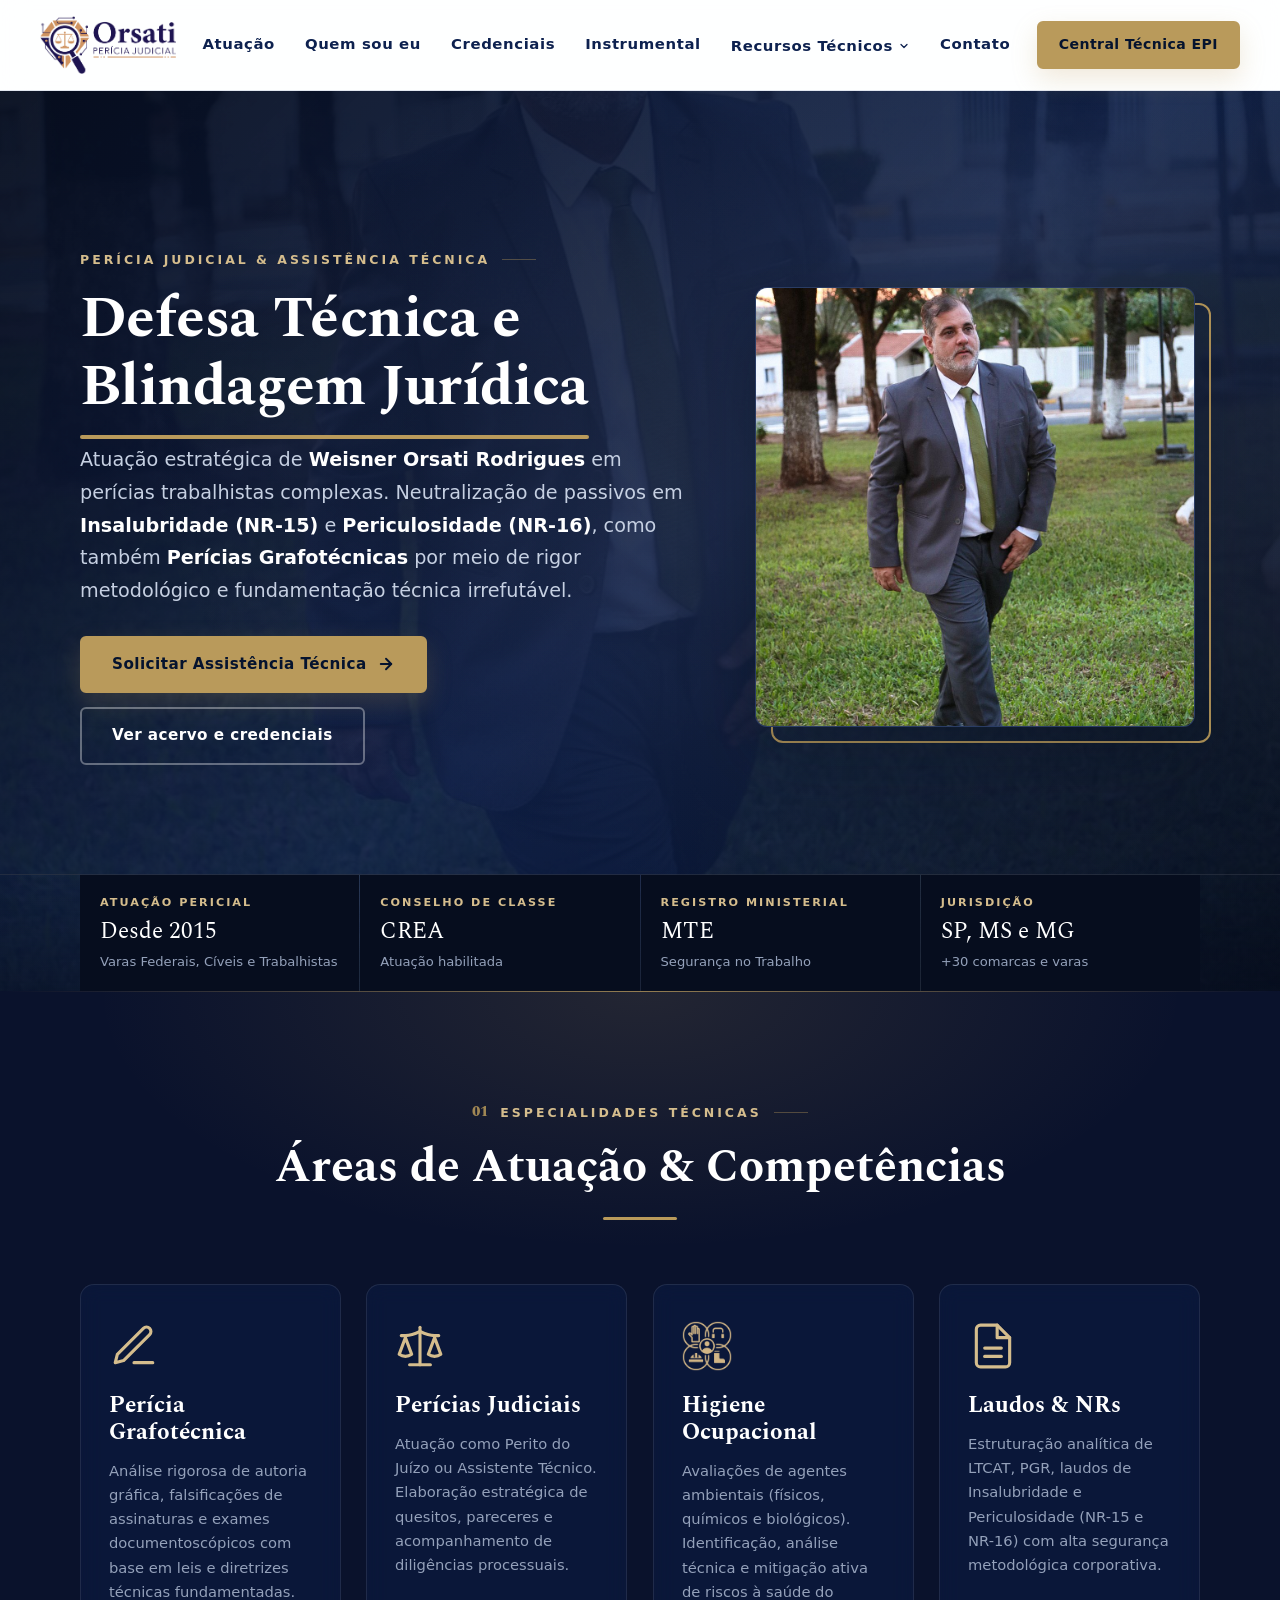
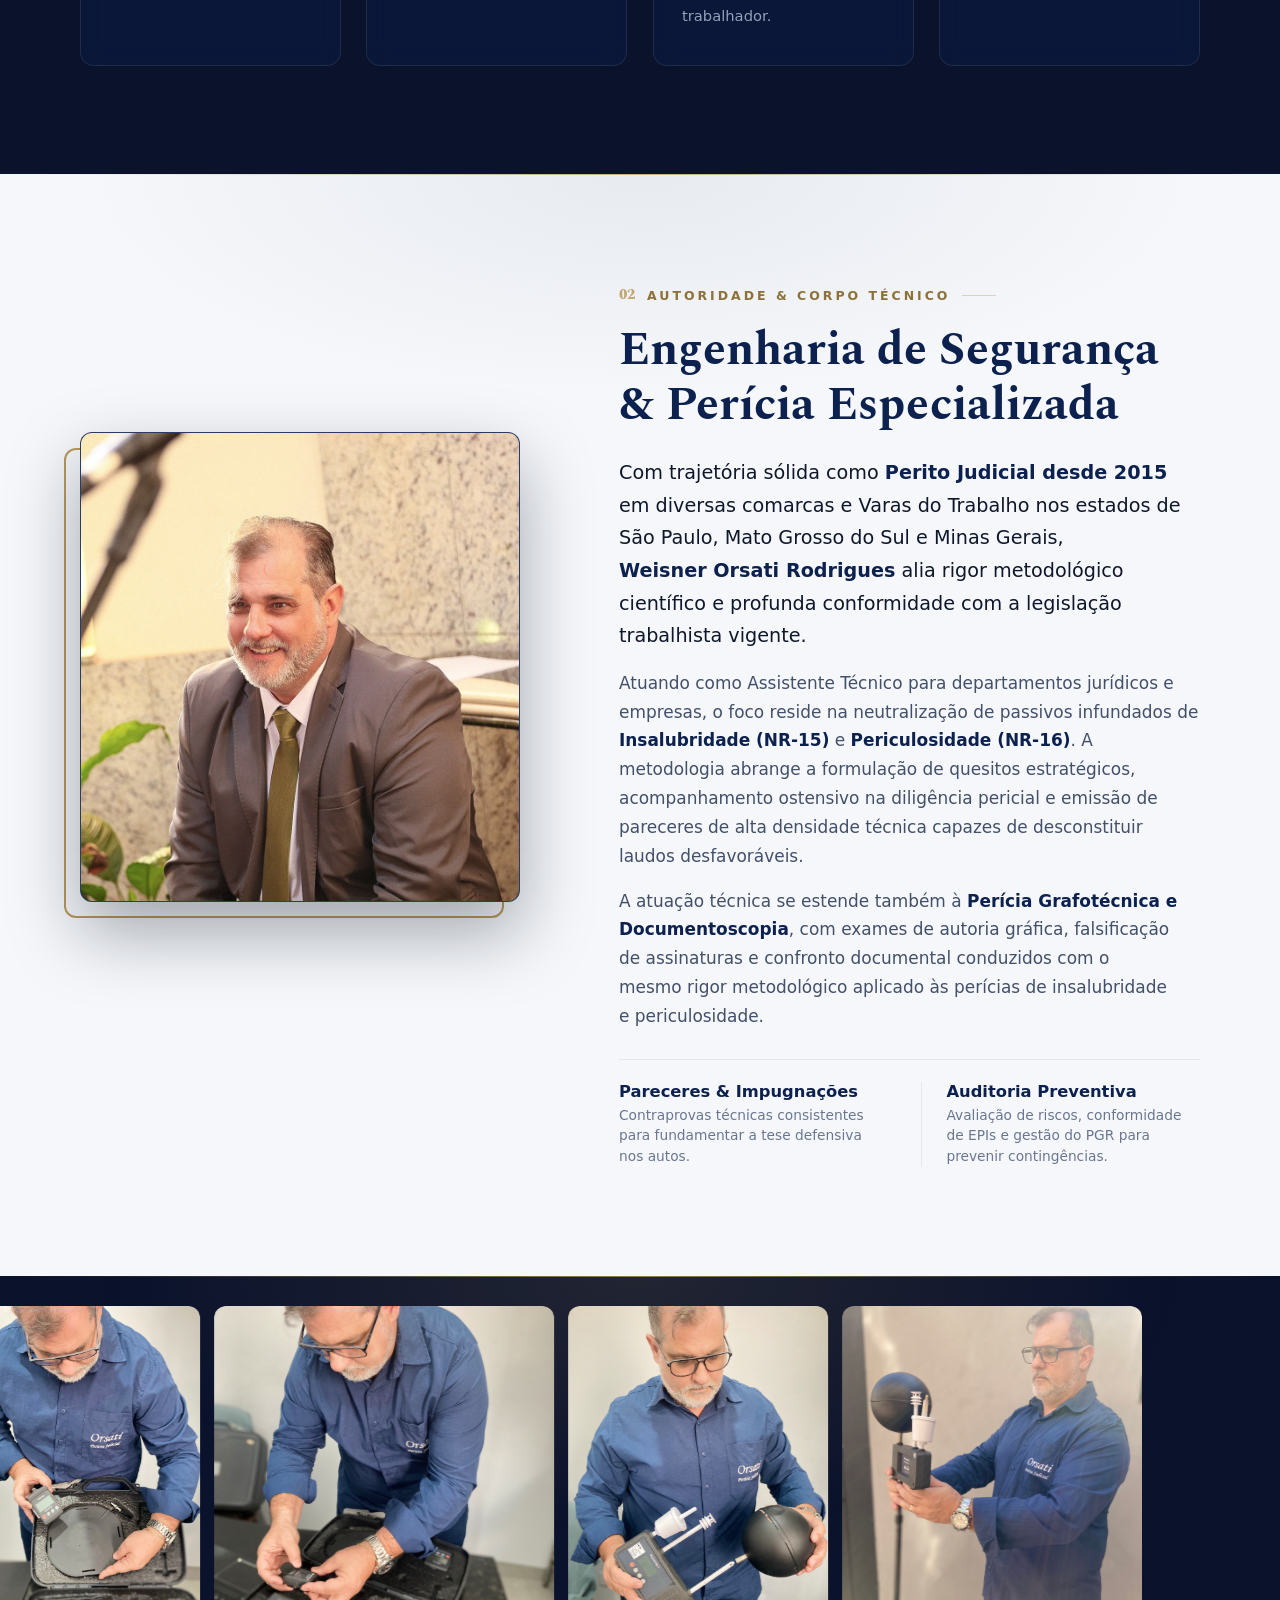
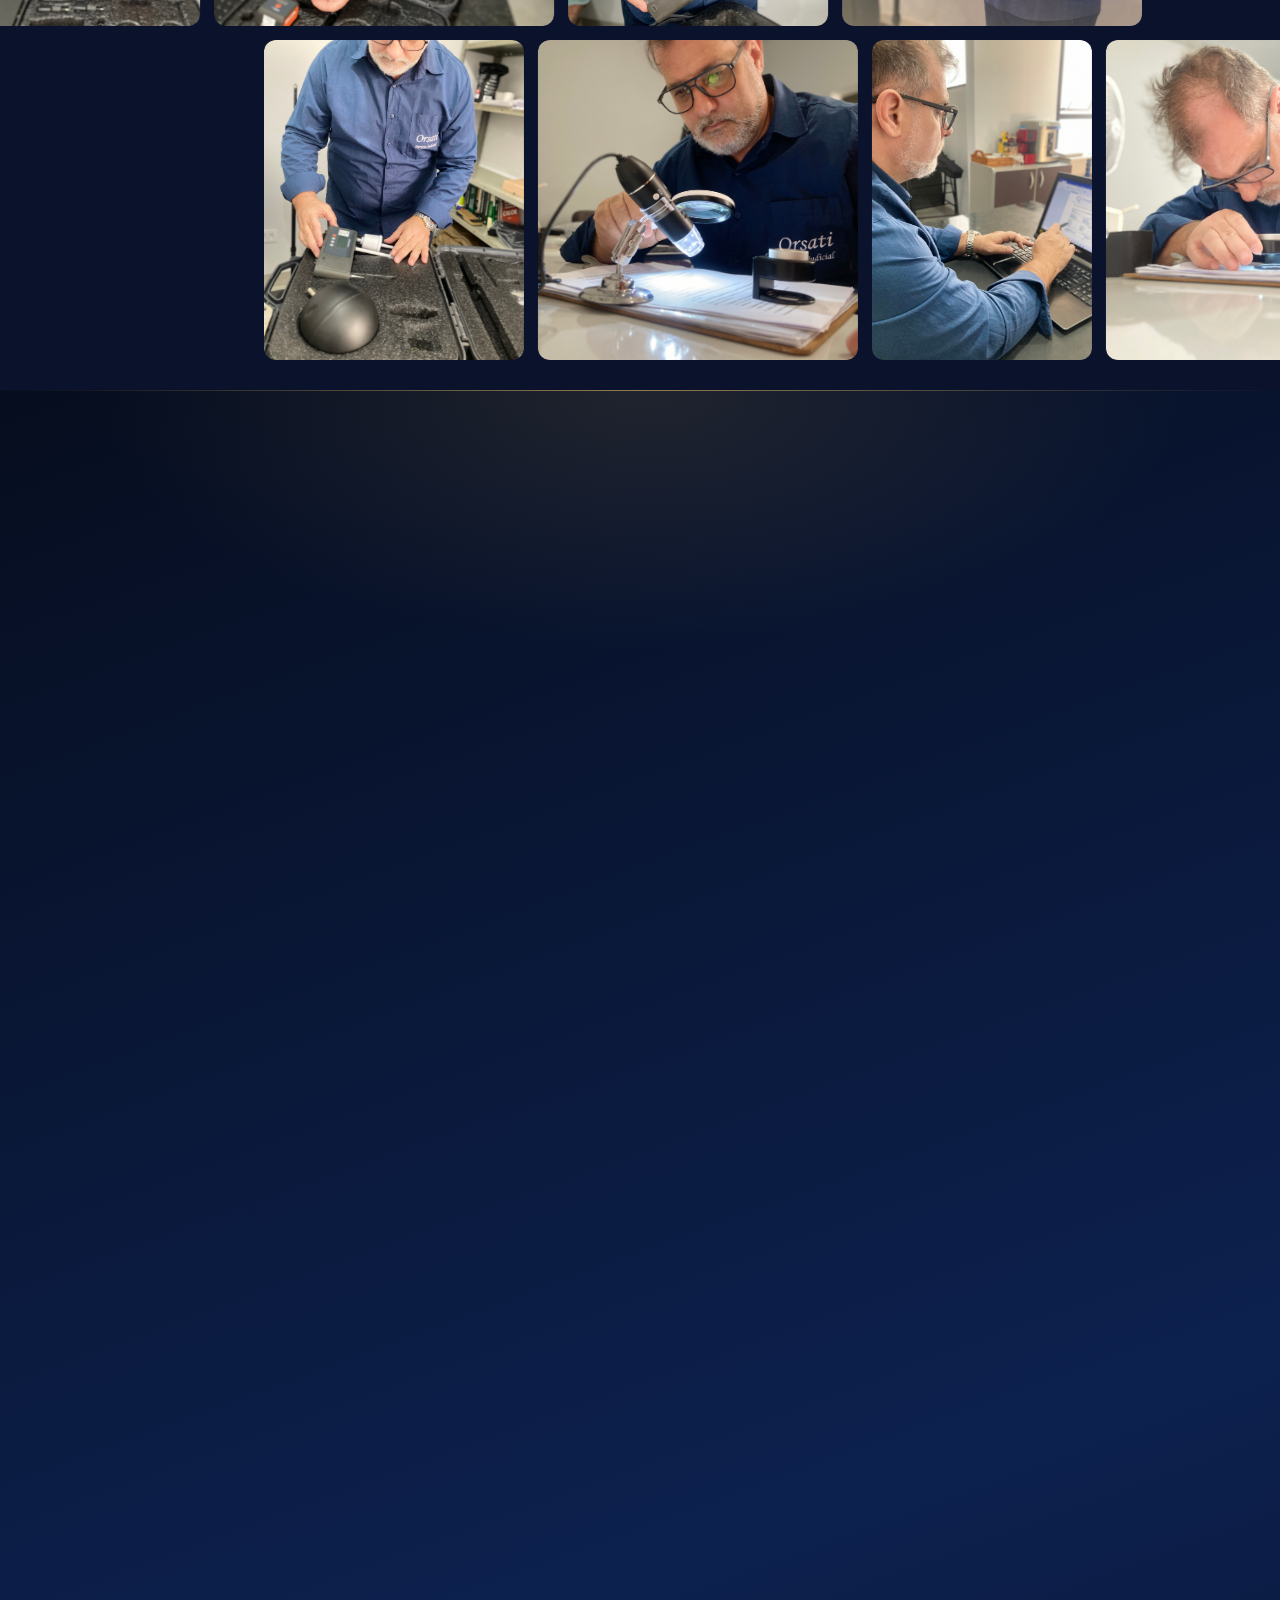
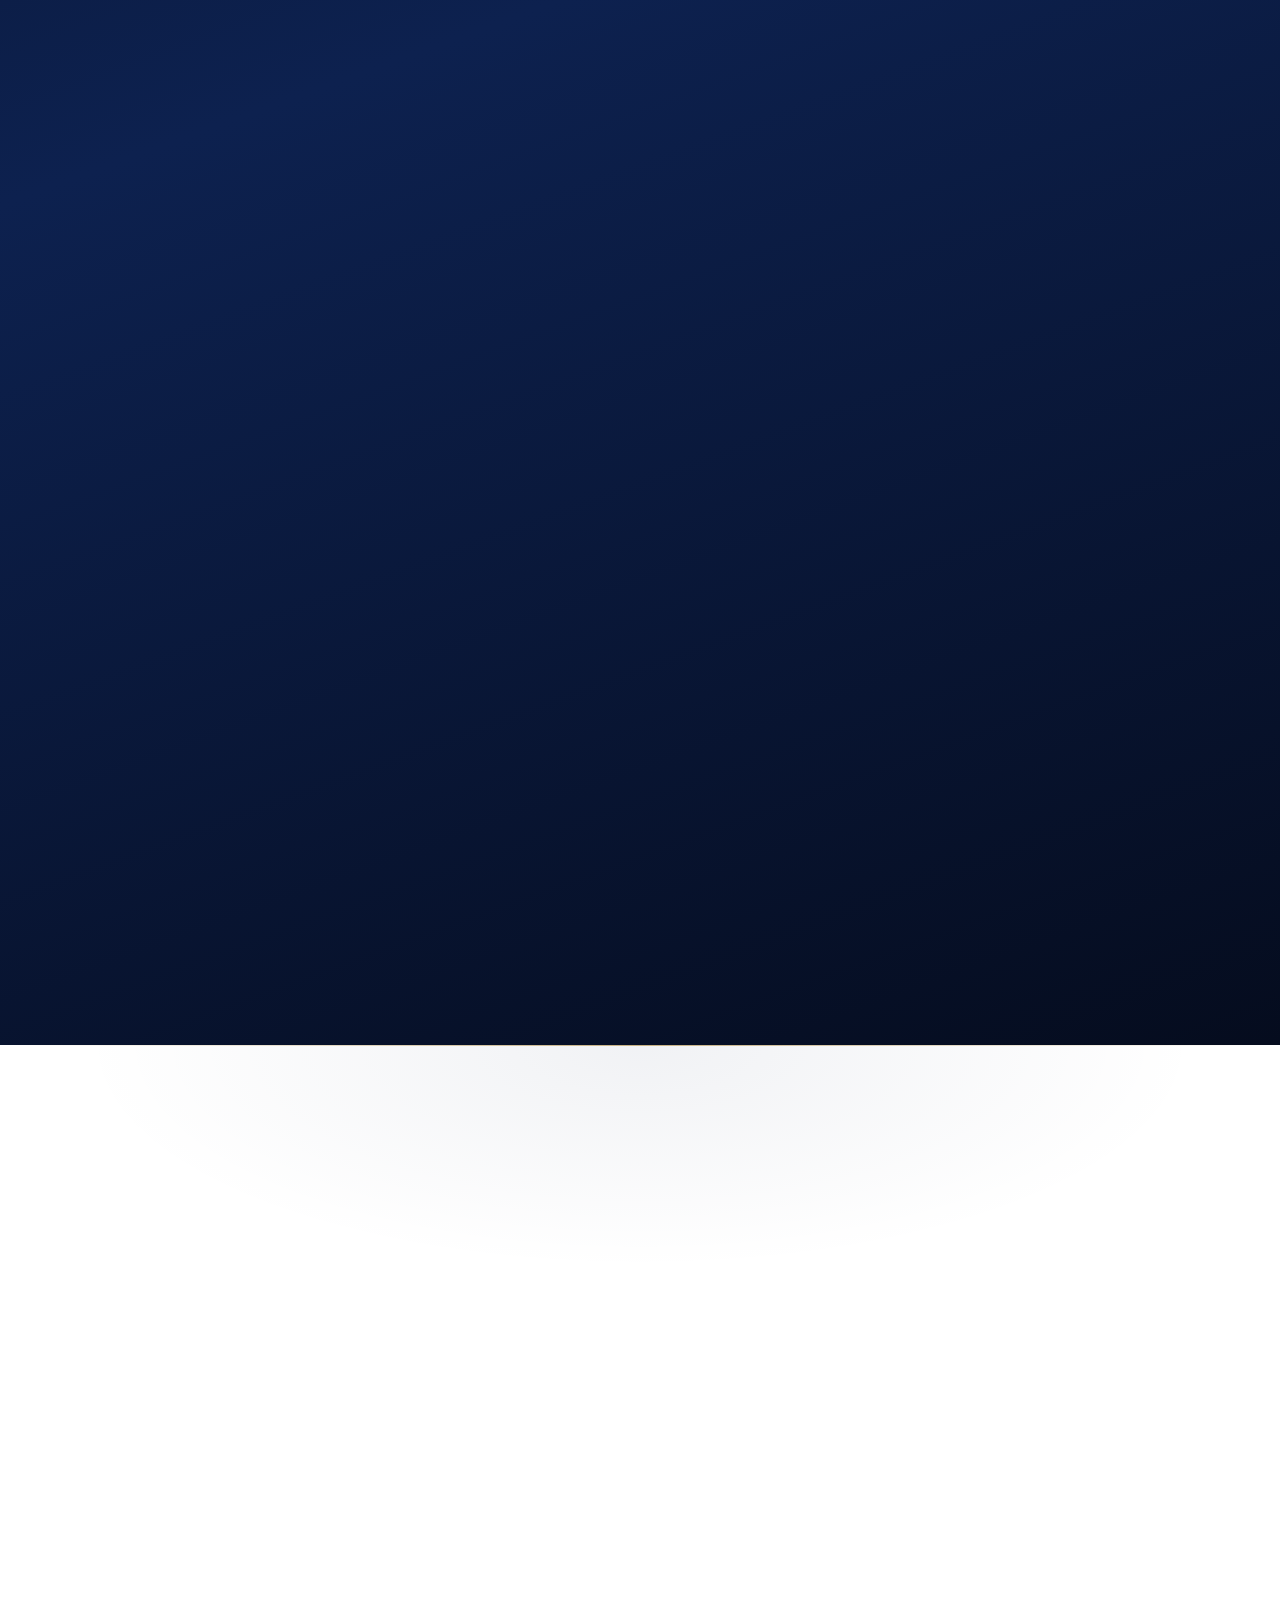
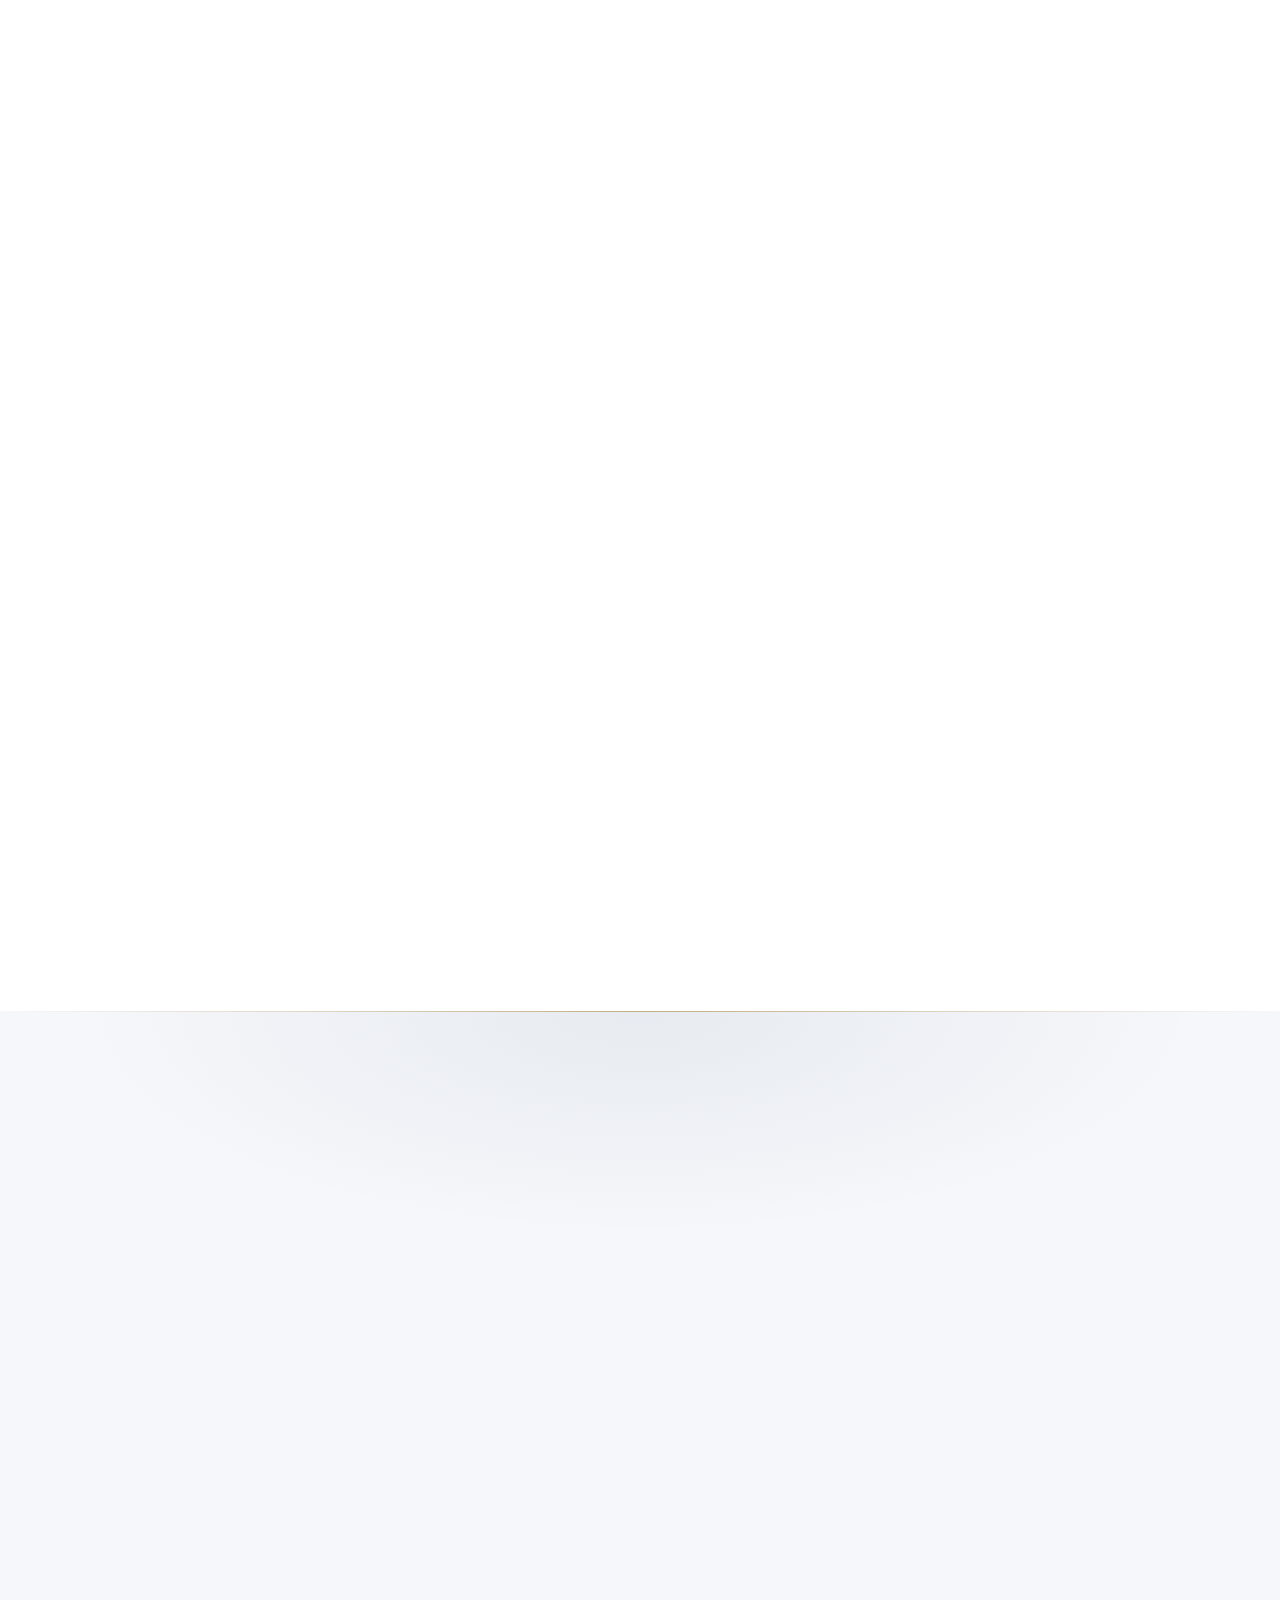
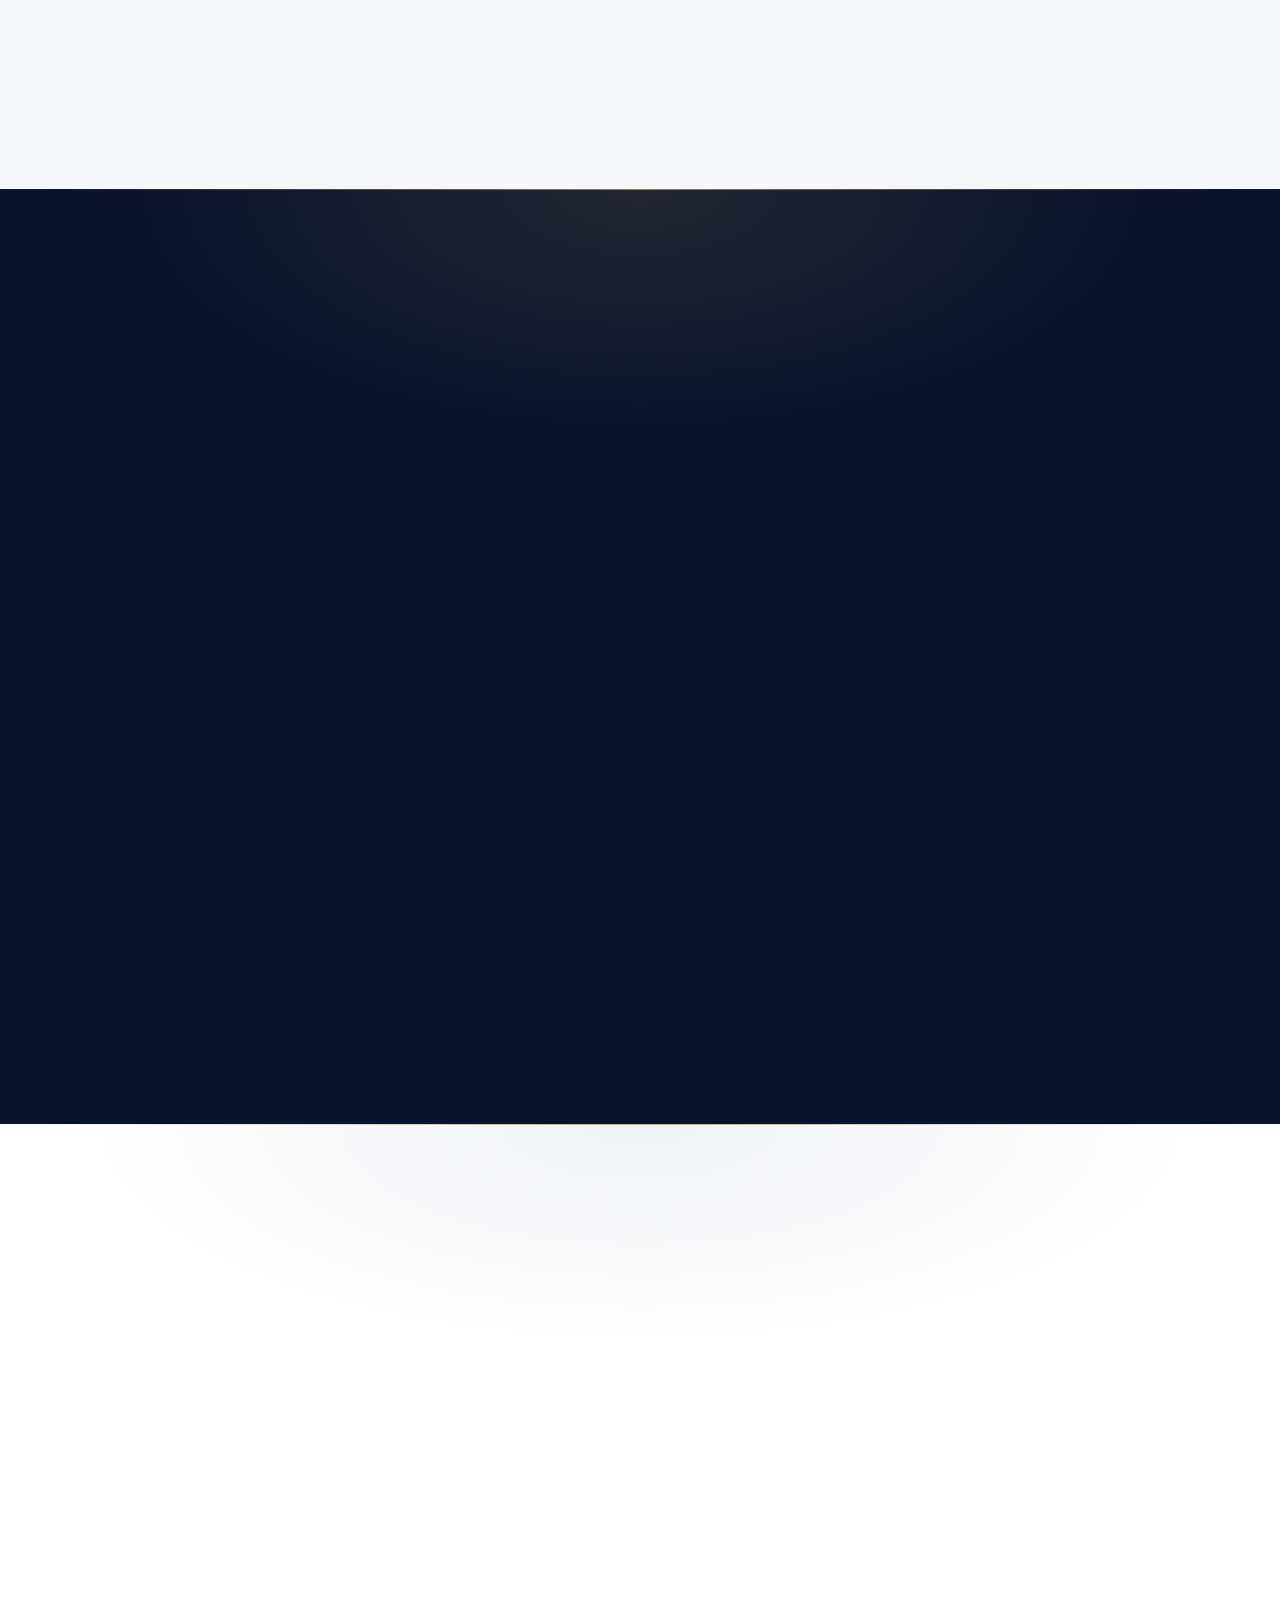
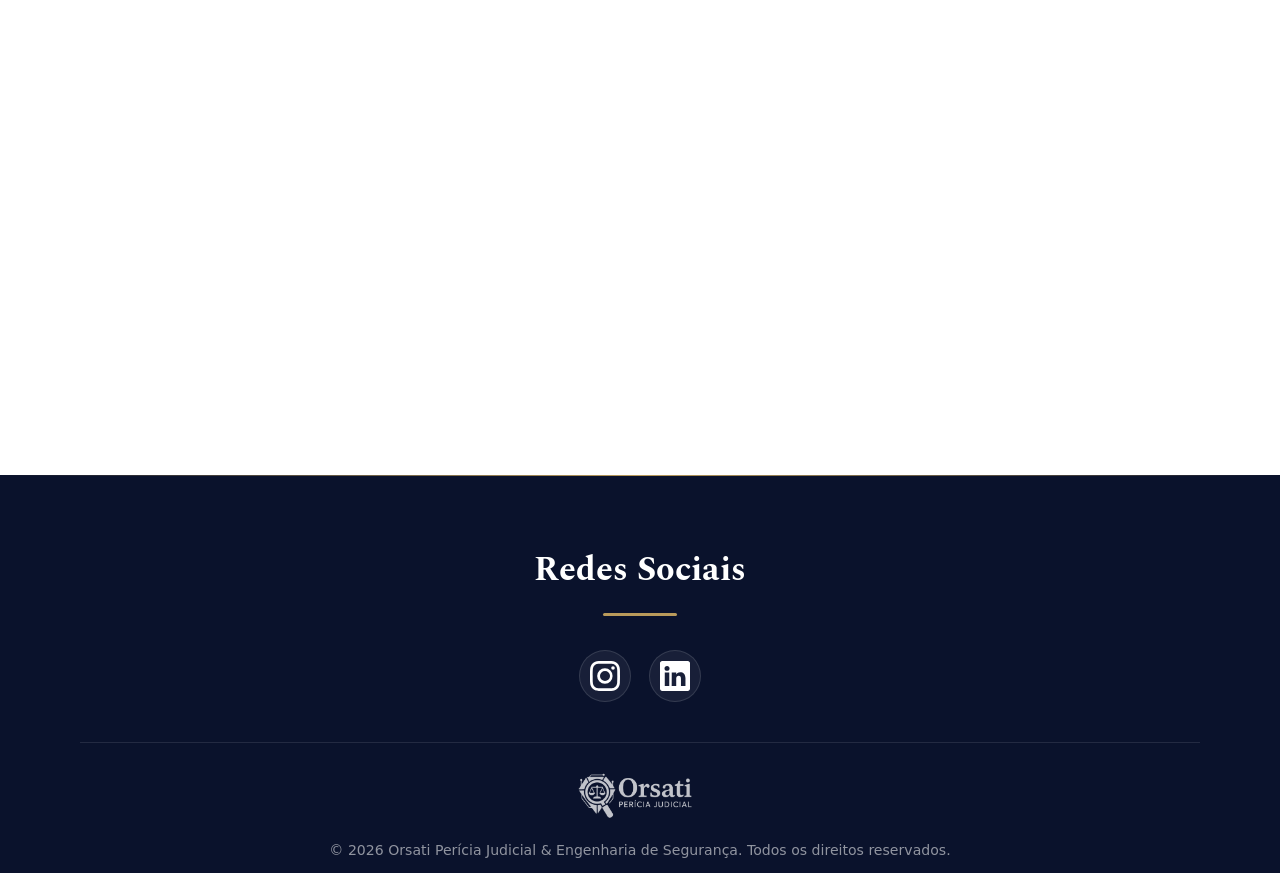
==== commit 0682aa86: "Ativa hero--fit com a faixa de credenciais visivel" ====
--- a/index.html
+++ b/index.html
@@ -77,11 +77,10 @@
 <main>
 
     <!-- ============================ HERO ============================ -->
-    <!-- OPÇÕES DE ALTURA:
-         • Tela cheia SEM as credenciais visíveis → class="hero hero--full ..."
-         • Tela cheia COM as credenciais encaixadas → class="hero hero--fit ..."
-         Basta trocar hero--full por hero--fit (ou vice-versa) na linha abaixo. -->
-    <section class="hero hero--full band--seamless on-dark" id="topo" data-screen-label="Hero">
+    <!-- OPÇÕES DE ALTURA (troque a classe na linha abaixo):
+         • hero--fit  → tela cheia COM as credenciais (2015/CREA/MTE) encaixadas (ATIVO)
+         • hero--full → tela cheia SÓ com o discurso; credenciais aparecem ao rolar -->
+    <section class="hero hero--fit band--seamless on-dark" id="topo" data-screen-label="Hero">
         <div class="hero__media">
             <video class="hero__video parallax" id="videoHero" autoplay muted loop playsinline poster="./Images/Orsati Foto 15.jpeg">
                 <source src="./Images/VideoFundo.mp4" type="video/mp4">
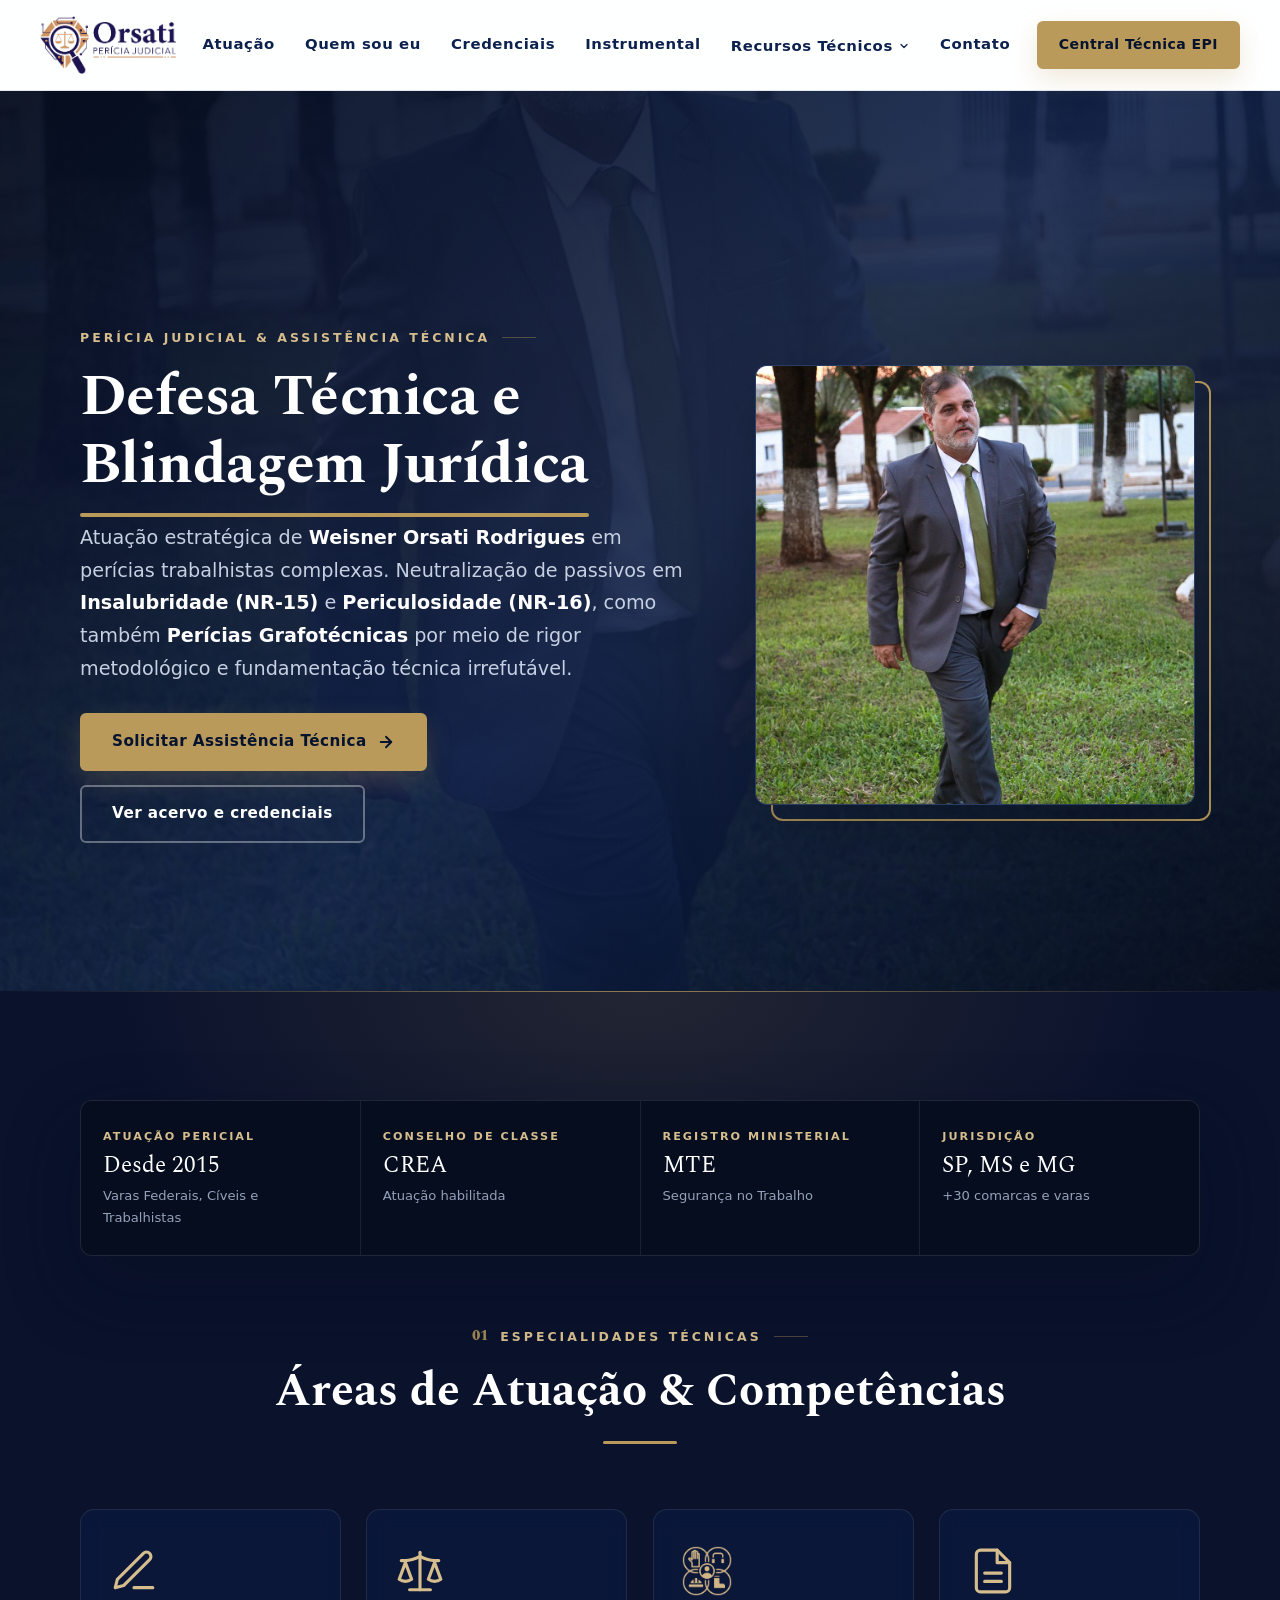
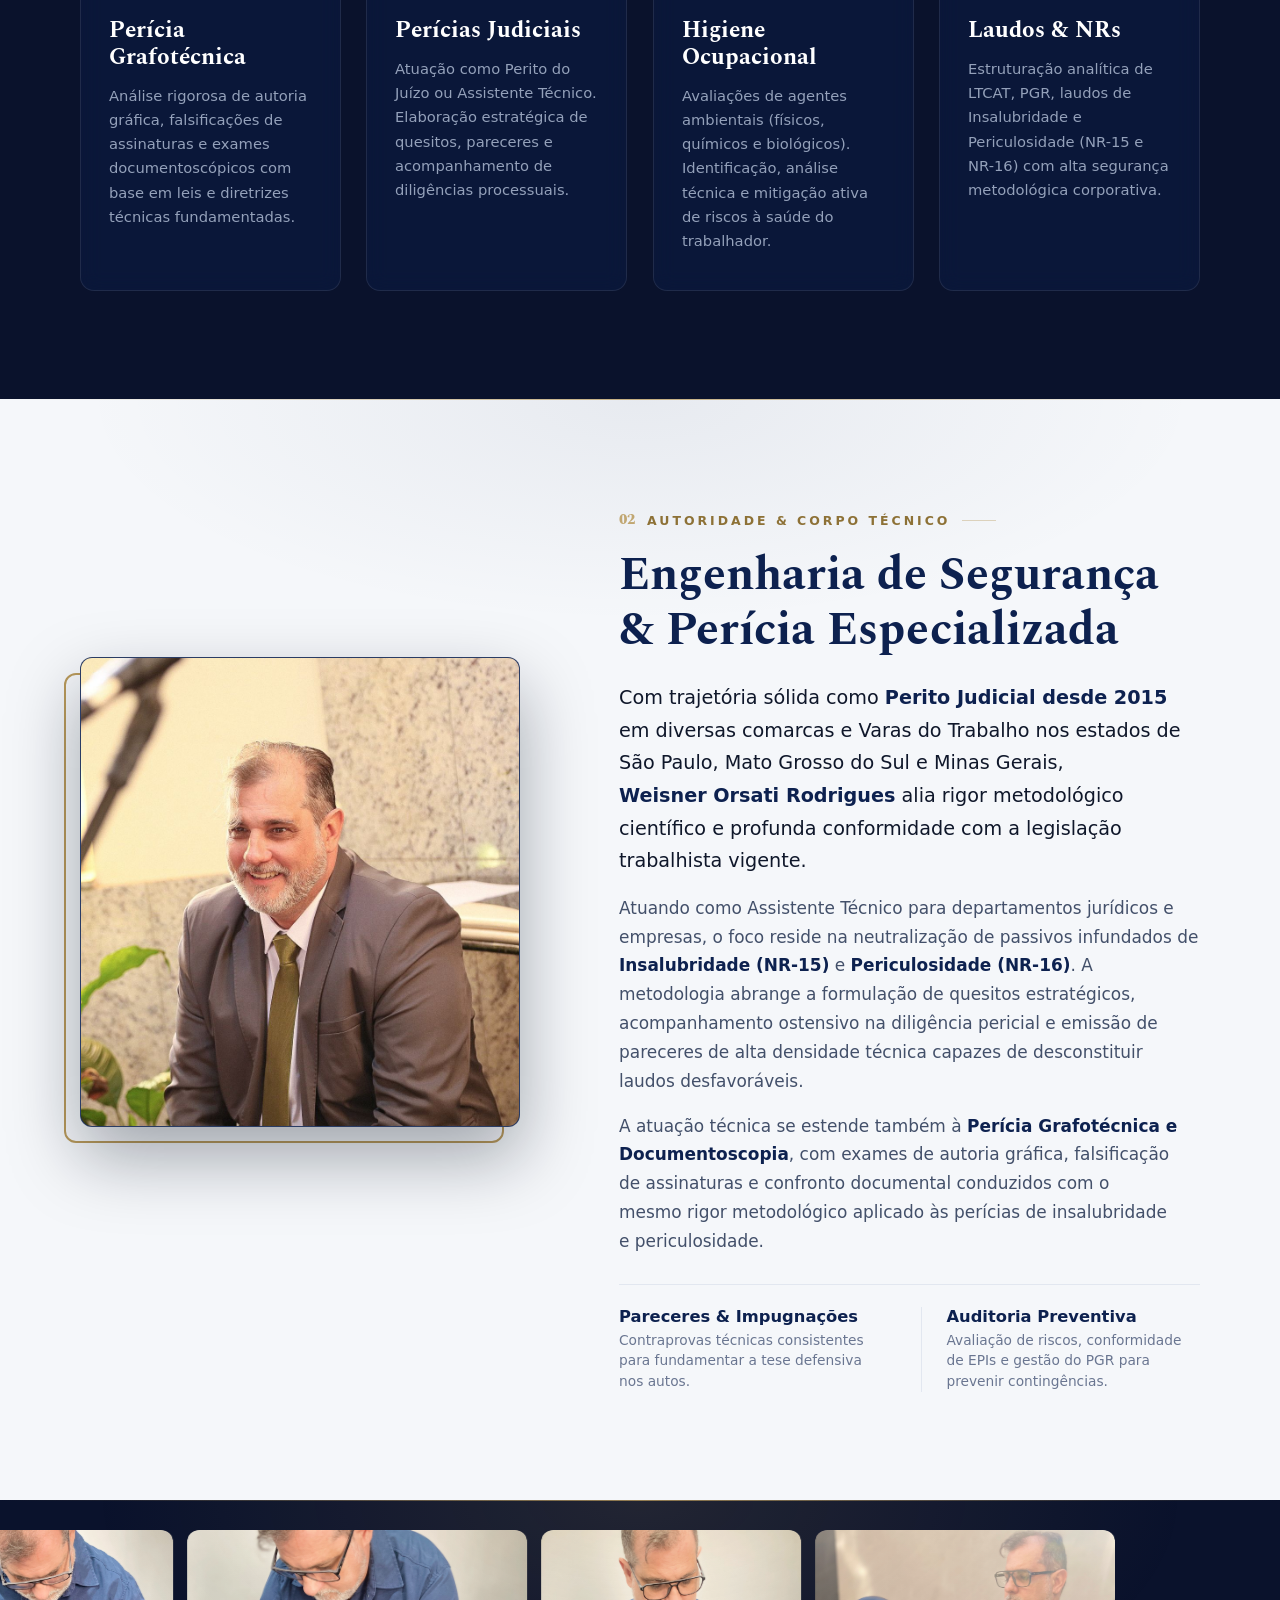
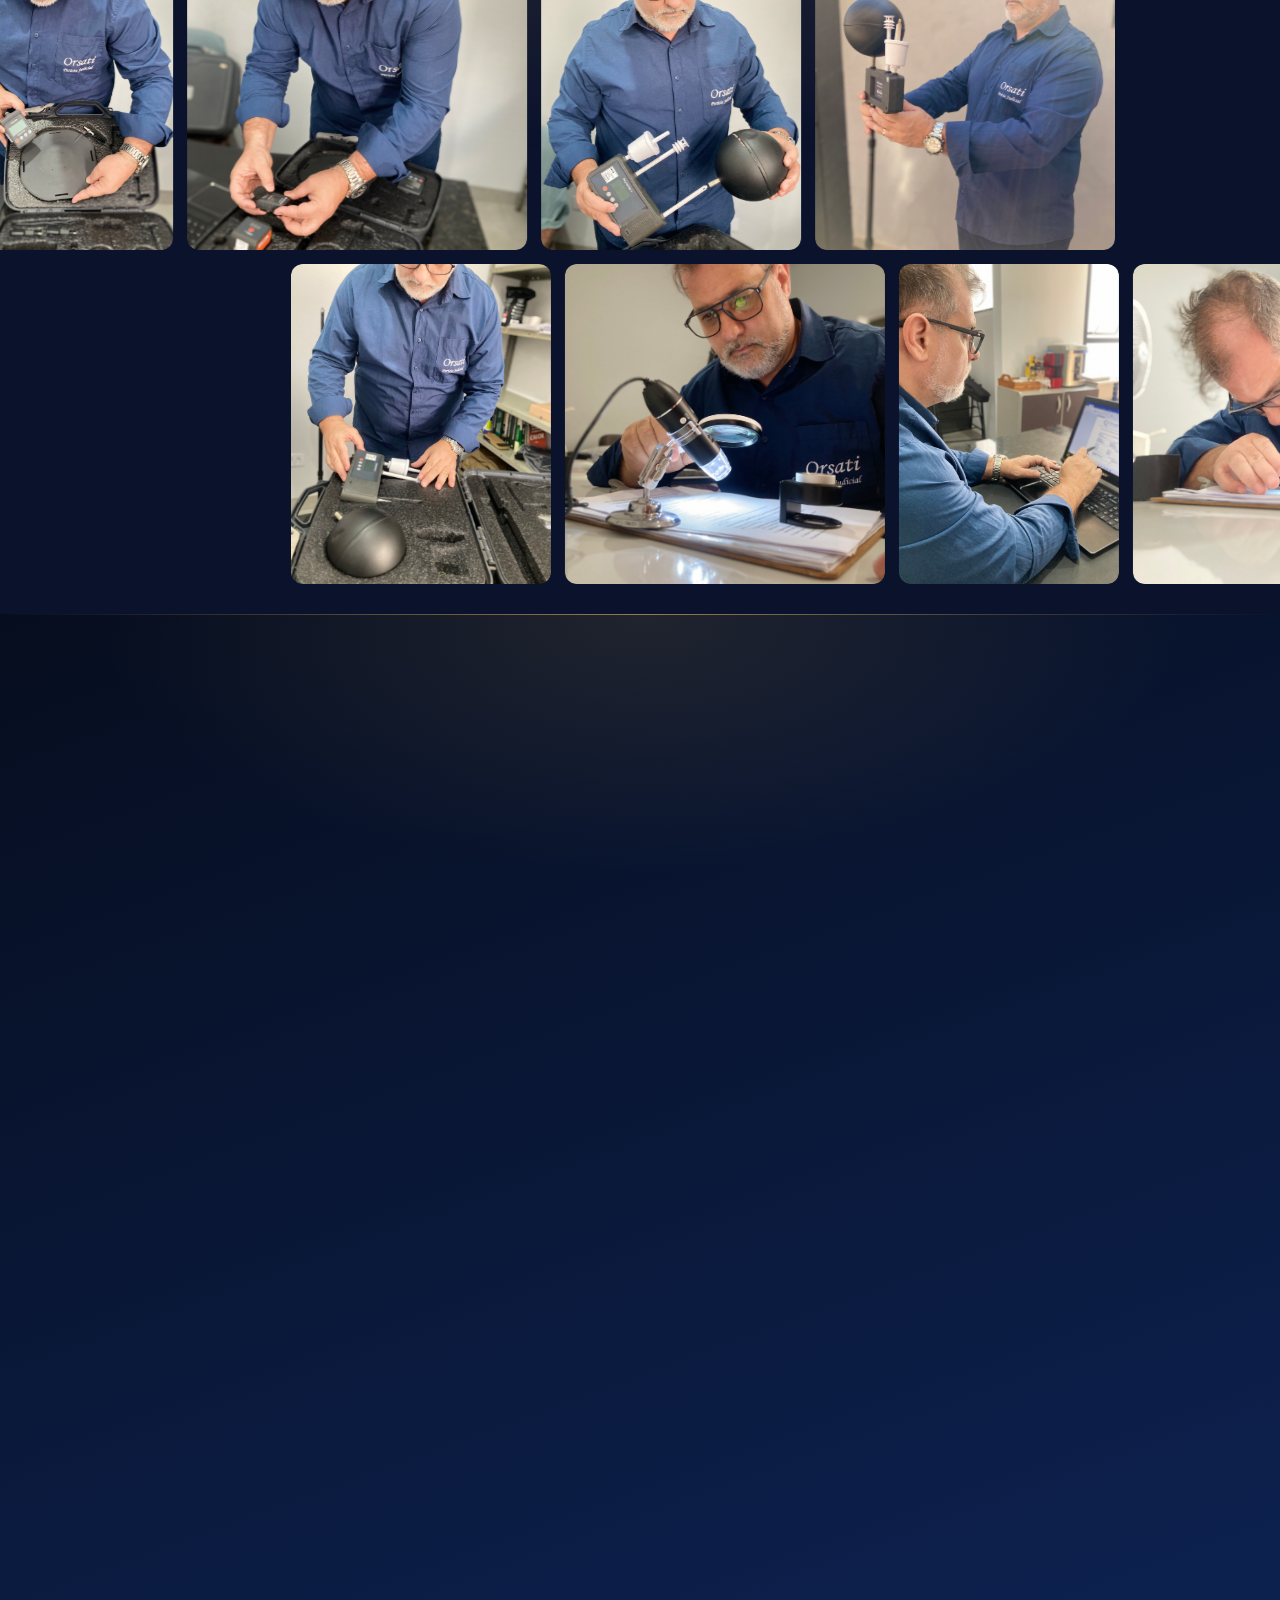
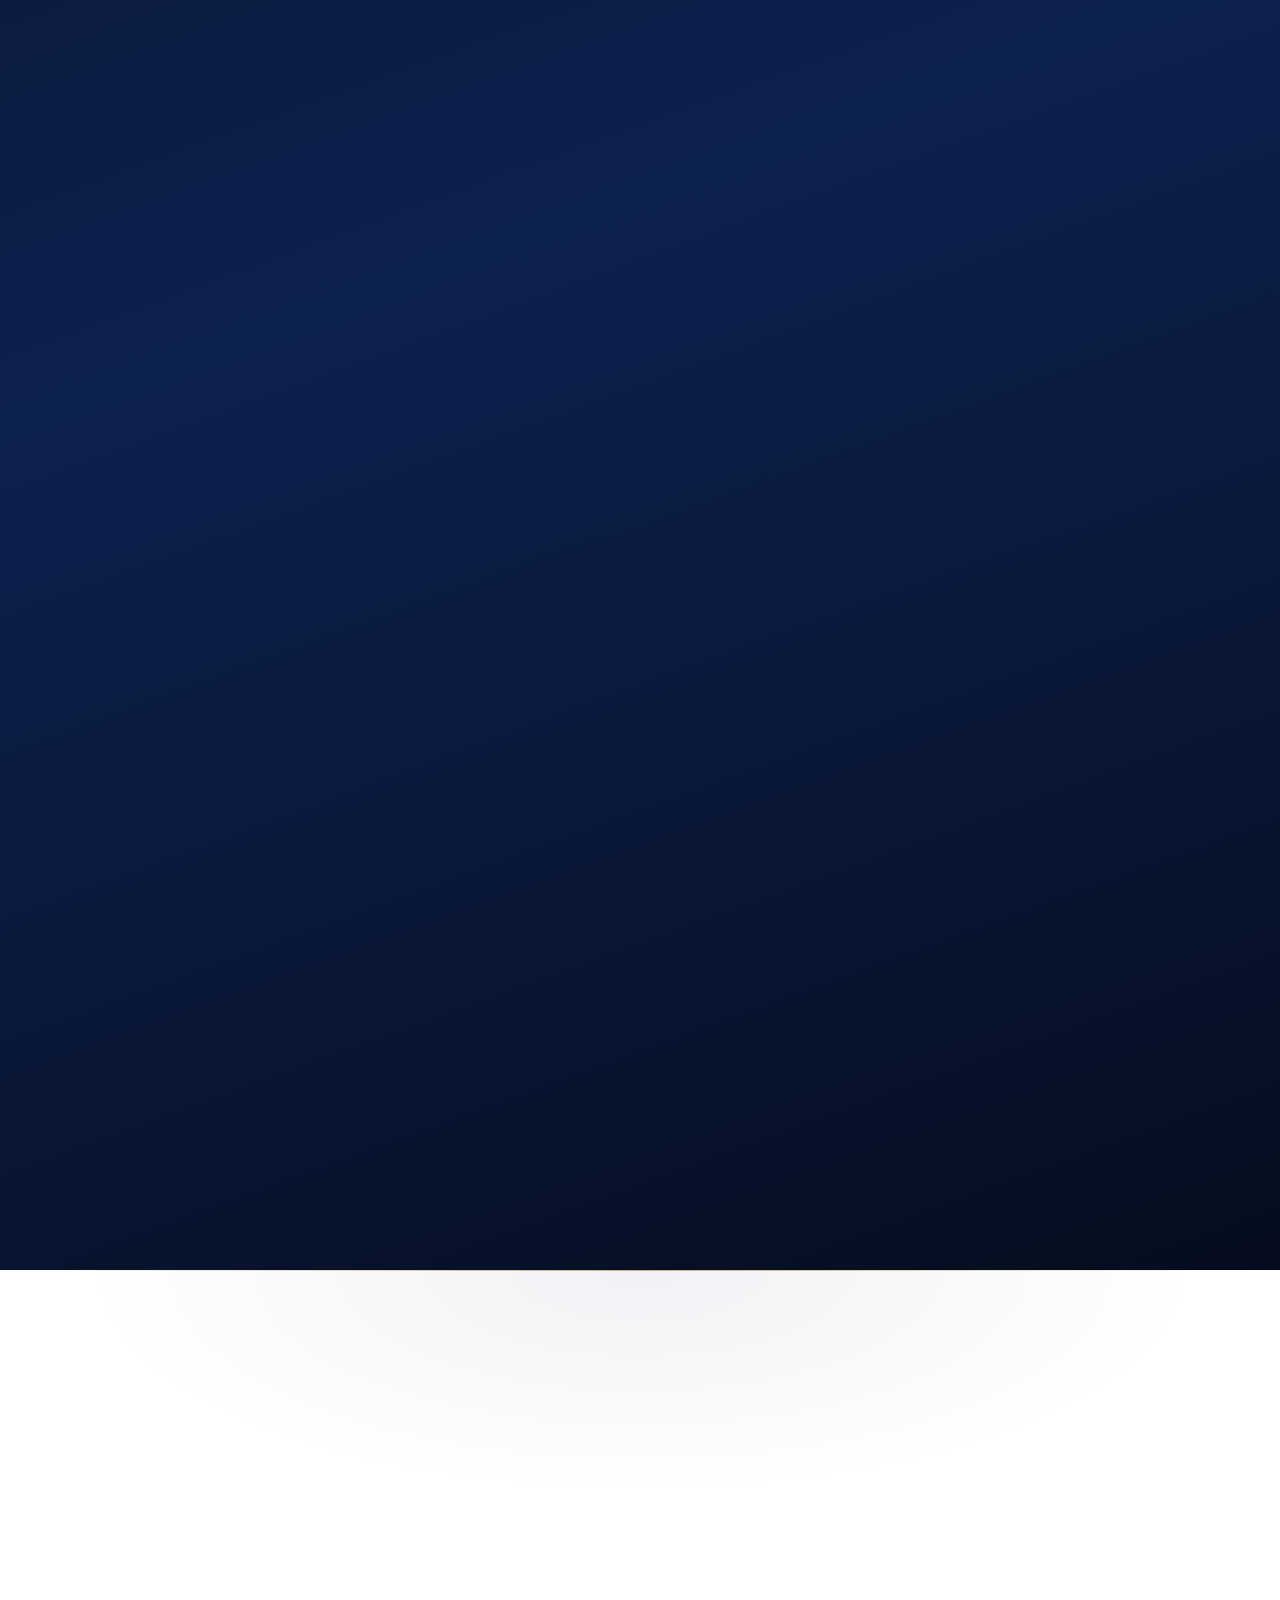
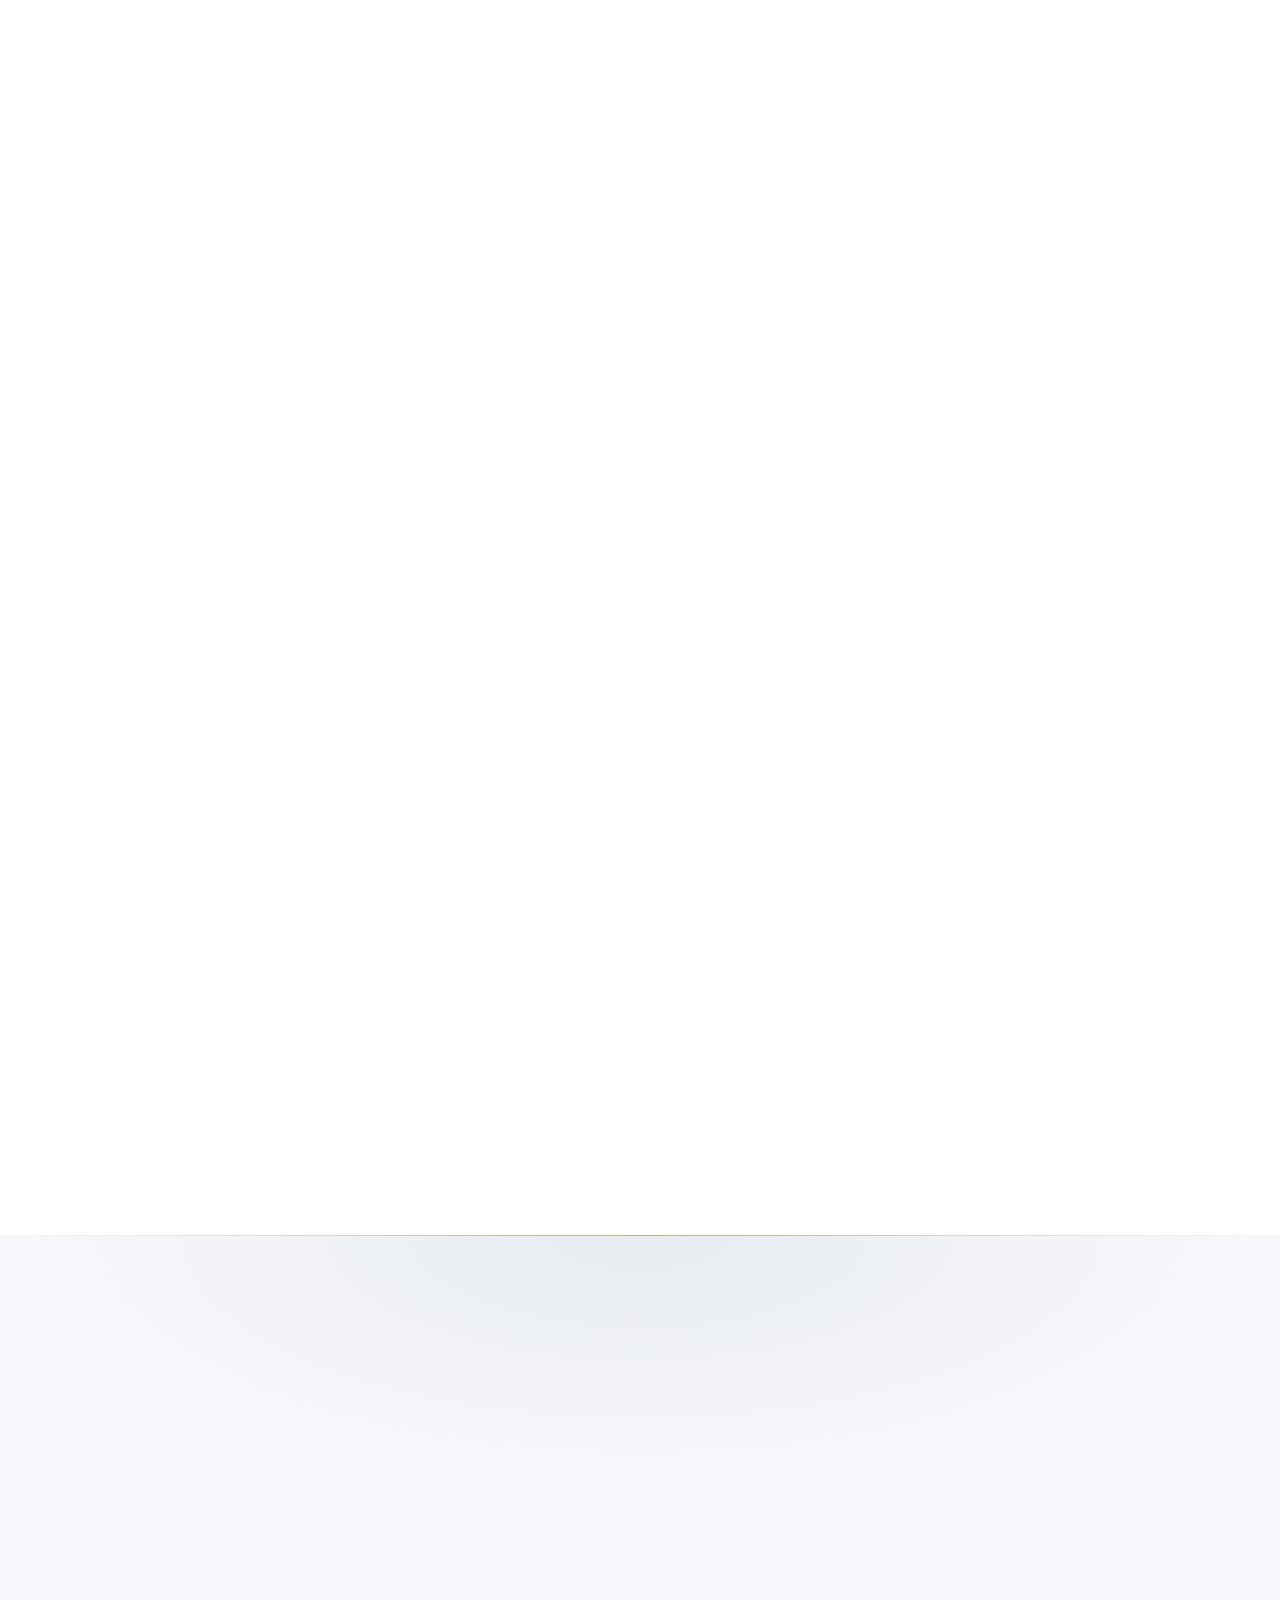
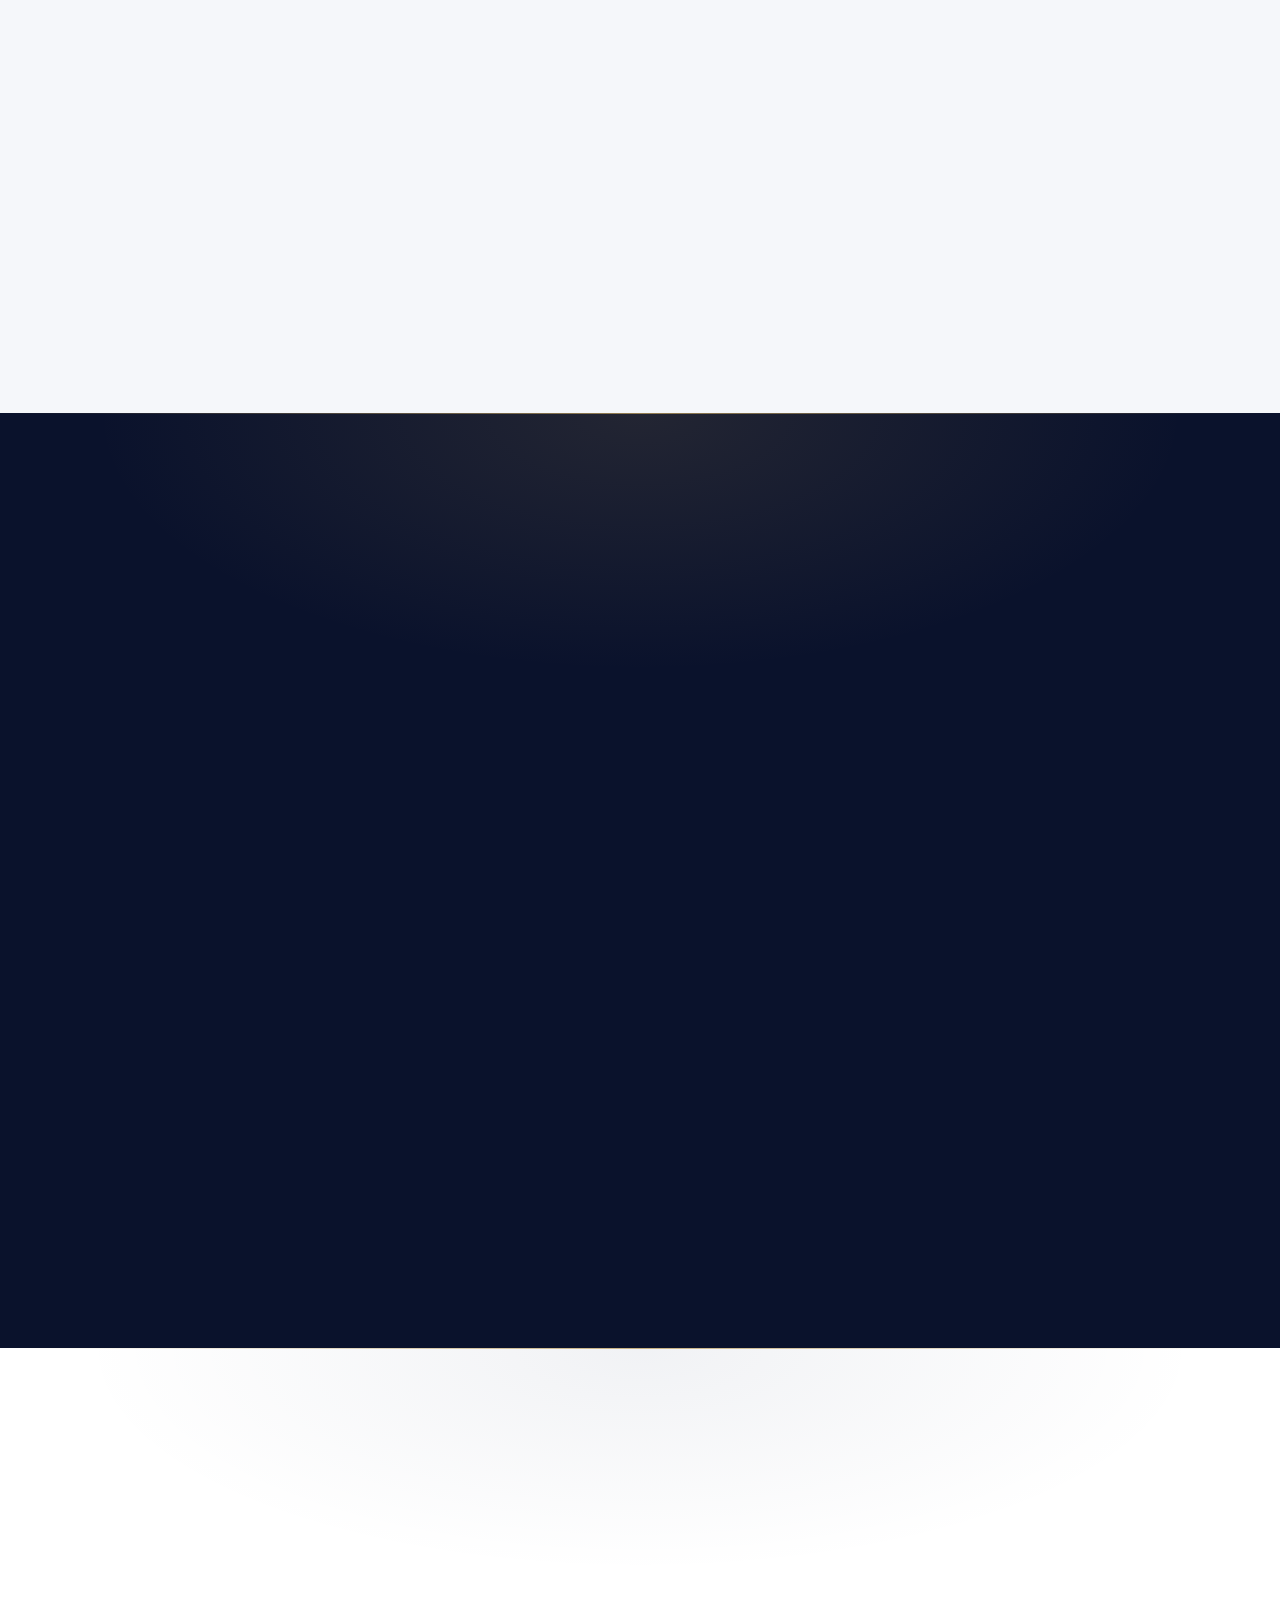
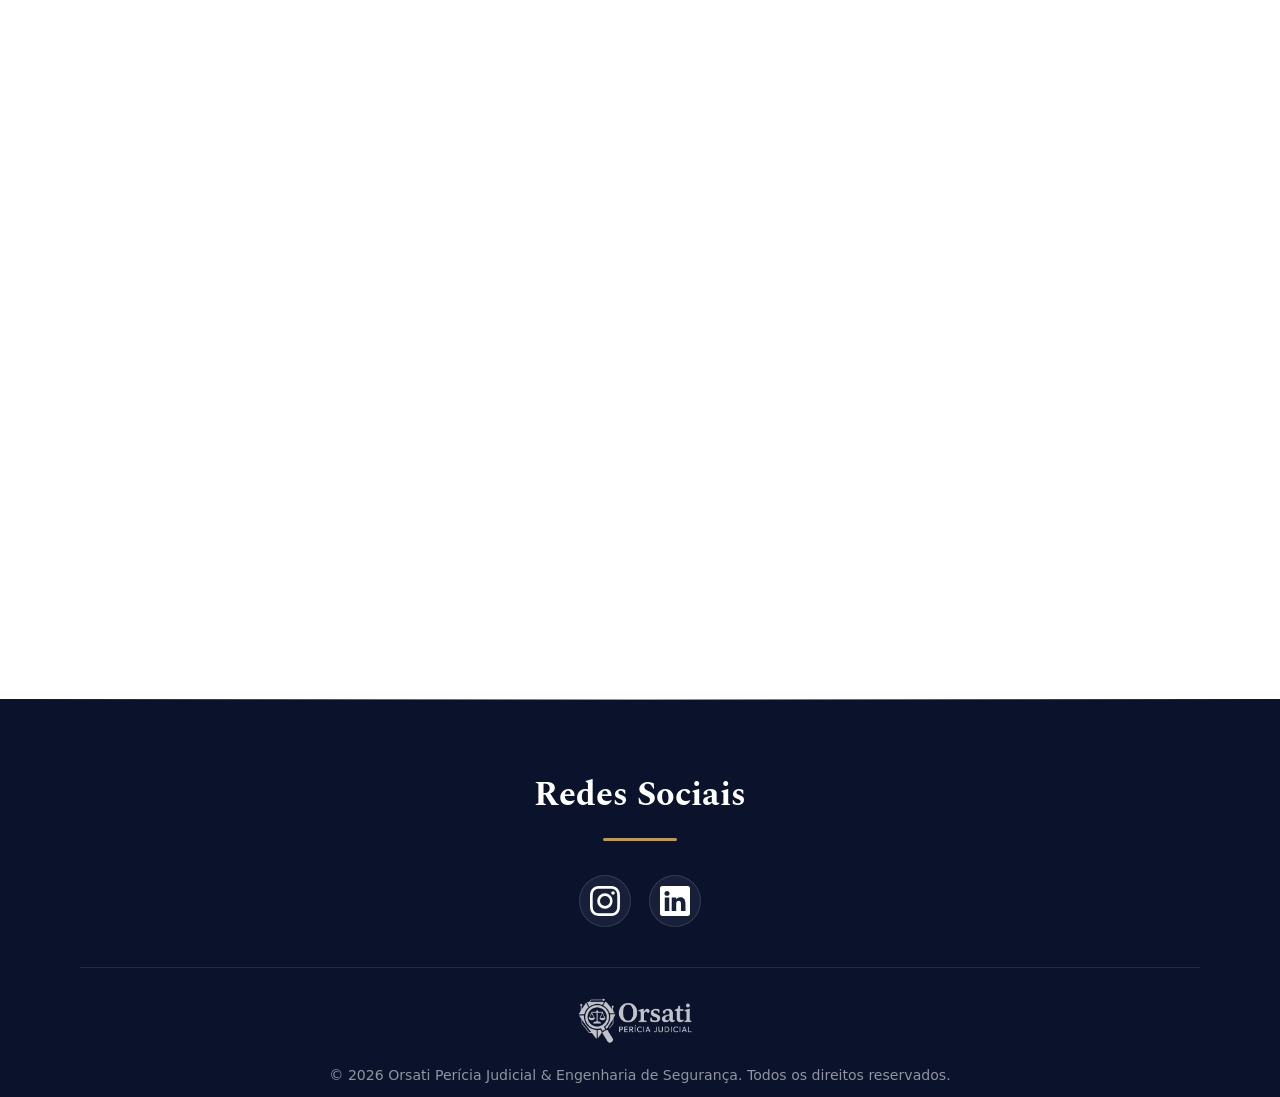
==== commit cba9b1e9: "Ativa hero--fit com a faixa de credenciais visivel" ====
--- a/index.html
+++ b/index.html
@@ -56,11 +56,11 @@
         <a href="#quem-sou-eu">Quem sou eu</a>
         <a href="#qualificacao-tecnica">Credenciais</a>
         <a href="#equipamentos-tecnicos">Instrumental</a>
+        <a href="guia-epi.html" target="_blank">Central Técnica de EPIs</a>
+        <a href="bloco-tecnico.html">Bloco Técnico (Artigos)</a>
         <a href="#download-planilha-premium">Planilha de Gestão de EPIs</a>
+        <a href="https://caepi.trabalho.gov.br/internet/consultacainternet.aspx" target="_blank" rel="noopener noreferrer">Consultar CA (MTE)</a>
         <a href="#contato">Contato</a>
-        <a href="bloco-tecnico.html">Bloco Técnico (Artigos)</a>
-        <a href="https://caepi.trabalho.gov.br/internet/consultacainternet.aspx" target="_blank" rel="noopener noreferrer">Consultar CA (MTE)</a>
-        <a href="guia-epi.html" target="_blank" class="btn btn--gold btn--sm">Central Técnica EPI</a>
     </nav>
 </header>
 
@@ -77,9 +77,6 @@
 <main>
 
     <!-- ============================ HERO ============================ -->
-    <!-- OPÇÕES DE ALTURA (troque a classe na linha abaixo):
-         • hero--fit  → tela cheia COM as credenciais (2015/CREA/MTE) encaixadas (ATIVO)
-         • hero--full → tela cheia SÓ com o discurso; credenciais aparecem ao rolar -->
     <section class="hero hero--fit band--seamless on-dark" id="topo" data-screen-label="Hero">
         <div class="hero__media">
             <video class="hero__video parallax" id="videoHero" autoplay muted loop playsinline poster="./Images/Orsati Foto 15.jpeg">
@@ -114,38 +111,50 @@
                 </div>
             </div>
         </div>
-
-        <div class="factbar">
-            <div class="wrap">
-                <div class="factbar__grid">
-                    <div class="factbar__item">
-                        <span class="factbar__k">Atuação pericial</span>
-                        <span class="factbar__v">Desde 2015</span>
-                        <span class="factbar__s">Varas Federais, Cíveis e Trabalhistas</span>
-                    </div>
-                    <div class="factbar__item">
-                        <span class="factbar__k">Conselho de classe</span>
-                        <span class="factbar__v">CREA</span>
-                        <span class="factbar__s">Atuação habilitada</span>
-                    </div>
-                    <div class="factbar__item">
-                        <span class="factbar__k">Registro ministerial</span>
-                        <span class="factbar__v">MTE</span>
-                        <span class="factbar__s">Segurança no Trabalho</span>
-                    </div>
-                    <div class="factbar__item">
-                        <span class="factbar__k">Jurisdição</span>
-                        <span class="factbar__v">SP, MS e MG</span>
-                        <span class="factbar__s">+30 comarcas e varas</span>
-                    </div>
-                </div>
-            </div>
-        </div>
     </section>
 
     <!-- ===================== 01 ÁREAS DE ATUAÇÃO ===================== -->
     <section class="band band--dark on-dark" id="areas-atuacao" data-screen-label="Áreas de Atuação">
         <div class="wrap">
+            
+            <!-- FACTBAR ANIMADO (CAPACETE) -->
+            <div class="reveal-factbar reveal">
+                <div class="factbar-doors">
+                    <div class="factbar-door factbar-door--left"></div>
+                    <div class="factbar-door factbar-door--right"></div>
+                    <div class="factbar-icon">
+                        <svg width="42" height="42" viewBox="0 0 24 24" fill="none" stroke="currentColor" stroke-width="1.8" stroke-linecap="round" stroke-linejoin="round">
+                            <path d="M2 18a1 1 0 0 0 1 1h18a1 1 0 0 0 1-1v-2a1 1 0 0 0-1-1H3a1 1 0 0 0-1 1v2z"/>
+                            <path d="M10 10V5a1 1 0 0 1 1-1h2a1 1 0 0 1 1 1v5"/>
+                            <path d="M4 15v-3a8 8 0 0 1 16 0v3"/>
+                        </svg>
+                    </div>
+                    <div class="factbar__grid">
+                        <div class="factbar__item">
+                            <span class="factbar__k">Atuação pericial</span>
+                            <span class="factbar__v">Desde 2015</span>
+                            <span class="factbar__s">Varas Federais, Cíveis e Trabalhistas</span>
+                        </div>
+                        <div class="factbar__item">
+                            <span class="factbar__k">Conselho de classe</span>
+                            <span class="factbar__v">CREA</span>
+                            <span class="factbar__s">Atuação habilitada</span>
+                        </div>
+                        <div class="factbar__item">
+                            <span class="factbar__k">Registro ministerial</span>
+                            <span class="factbar__v">MTE</span>
+                            <span class="factbar__s">Segurança no Trabalho</span>
+                        </div>
+                        <div class="factbar__item">
+                            <span class="factbar__k">Jurisdição</span>
+                            <span class="factbar__v">SP, MS e MG</span>
+                            <span class="factbar__s">+30 comarcas e varas</span>
+                        </div>
+                    </div>
+                </div>
+            </div>
+            <!-- FIM FACTBAR -->
+
             <div class="sec-head reveal">
                 <span class="eyebrow"><span class="eyebrow__num">01</span> Especialidades Técnicas</span>
                 <h2 class="sec-title">Áreas de Atuação &amp; Competências</h2>
@@ -169,23 +178,23 @@
                     <p>Atuação como Perito do Juízo ou Assistente Técnico. Elaboração estratégica de quesitos, pareceres e acompanhamento de diligências processuais.</p>
                 </article>
 
-<article class="comp-card card--glass card--lift reveal">
-    <div class="comp-card__icon">
-        <img 
-            src="./Images/Icons/EPIs.png" 
-            alt="Ícone Higiene Ocupacional" 
-            style="
-                width: 50px; 
-                height: 50px; 
-                object-fit: contain; 
-                display: block; 
-                filter: brightness(0) saturate(100%) invert(79%) sepia(21%) saturate(543%) hue-rotate(359deg) brightness(91%) contrast(87%);
-            "
-        >
-    </div>
-    <h3>Higiene Ocupacional</h3>
-    <p>Avaliações de agentes ambientais (físicos, químicos e biológicos). Identificação, análise técnica e mitigação ativa de riscos à saúde do trabalhador.</p>
-</article>
+                <article class="comp-card card--glass card--lift reveal">
+                    <div class="comp-card__icon">
+                        <img 
+                            src="./Images/Icons/EPIs.png" 
+                            alt="Ícone Higiene Ocupacional" 
+                            style="
+                                width: 50px; 
+                                height: 50px; 
+                                object-fit: contain; 
+                                display: block; 
+                                filter: brightness(0) saturate(100%) invert(79%) sepia(21%) saturate(543%) hue-rotate(359deg) brightness(91%) contrast(87%);
+                            "
+                        >
+                    </div>
+                    <h3>Higiene Ocupacional</h3>
+                    <p>Avaliações de agentes ambientais (físicos, químicos e biológicos). Identificação, análise técnica e mitigação ativa de riscos à saúde do trabalhador.</p>
+                </article>
 
                 <article class="comp-card card--glass card--lift reveal">
                     <div class="comp-card__icon">
@@ -781,16 +790,6 @@
                             <p>Acompanhe nossas análises de casos e atualizações técnicas da área.</p>
                         </div>
                     </a>
-
-                    <a href="guia-epi.html" target="_blank" class="channel">
-                        <div class="channel__icon" style="background:var(--gold-wash);color:var(--gold-deep)">
-                            <svg width="22" height="22" viewBox="0 0 24 24" fill="none" stroke="currentColor" stroke-width="2" stroke-linecap="round" stroke-linejoin="round"><path d="M12 22s8-4 8-10V5l-8-3-8 3v7c0 6 8 10 8 10z"></path><path d="m9 12 2 2 4-4"></path></svg>
-                        </div>
-                        <div>
-                            <h4>Central Técnica de EPI</h4>
-                            <p>Consulta de Certificados de Aprovação, prazos de troca e materiais de apoio.</p>
-                        </div>
-                    </a>
                 </div>
 
                 <div class="contact__form reveal" style="--i:1">
@@ -875,4 +874,4 @@
 
 <script src="main.js"></script>
 </body>
-</html>
+</html>
--- a/style.css
+++ b/style.css
@@ -391,7 +391,6 @@
 .stack { display: flex; flex-direction: column; gap: clamp(18px, 2vw, 30px); }
 
 /* Hero */
-/* Hero — base comum às duas opções */
 .hero {
     position: relative;
     background: var(--navy-900);
@@ -403,8 +402,7 @@
 .hero::before { display: none; }
 .hero > .wrap { align-self: center; }
 
-/* OPÇÃO A (hero--full): a dobra é só o discurso + foto, ocupando a tela toda.
-   A factbar (2015, CREA...) fica logo abaixo e aparece quando o usuário rola. */
+/* OPÇÃO A (hero--full) */
 .hero--full {
     min-height: calc(100vh - 82px); min-height: calc(100dvh - 82px);
     grid-template-rows: 1fr auto;
@@ -412,21 +410,14 @@
     padding: clamp(32px, 4vw, 56px) 0 clamp(32px, 4vw, 56px);
 }
 .hero--full > .wrap { align-self: center; }
-.hero--full .factbar {
-    position: absolute; left: 0; right: 0; bottom: 0;
-    transform: translateY(100%);
-}
-
-/* OPÇÃO B (hero--fit): discurso, foto E credenciais, tudo encaixado numa tela só. */
+
+/* OPÇÃO B (hero--fit) */
 .hero--fit {
     min-height: 100vh; min-height: 100dvh;
     grid-template-rows: 1fr auto;
     padding: clamp(56px, 7vw, 88px) 0 0;
 }
-.hero--fit .factbar { position: relative; margin-top: clamp(24px, 3vw, 42px); }
-/* Compacta um pouco o conteúdo pra caber com a factbar em telas mais baixas */
 .hero--fit .hero__lead { margin-bottom: clamp(18px, 2.4vw, 28px); }
-.hero--fit .factbar__item { padding: 18px 20px; }
 @media (min-height: 900px) {
     .hero--fit { align-content: center; }
 }
@@ -477,12 +468,76 @@
 }
 .frame__inner img { width: 100%; height: 100%; object-fit: cover; object-position: center; }
 
-/* Faixa de credenciais — costura entre o hero e a banda seguinte */
-.factbar {
-    position: relative; z-index: 5;
-    margin-top: clamp(48px, 6vw, 78px);
-    border-top: 1px solid rgba(255, 255, 255, 0.1);
-    background: linear-gradient(180deg, rgba(6, 13, 30, 0) 0%, rgba(6, 13, 30, 0.55) 100%);
+/* Factbar Animado (Capacete) */
+.reveal-factbar {
+    position: relative;
+    margin-bottom: clamp(40px, 6vw, 68px);
+    z-index: 10;
+    transform: translateY(30px);
+    transition: transform 1s var(--ease), opacity 0.9s var(--ease);
+    will-change: transform, opacity;
+}
+.reveal-factbar.is-in {
+    transform: translateY(0);
+}
+.factbar-doors {
+    position: relative;
+    border-radius: 12px;
+    overflow: hidden;
+    border: 1px solid rgba(255, 255, 255, 0.1);
+    background: var(--navy-900);
+    box-shadow: var(--sh-3);
+}
+.factbar-door {
+    position: absolute;
+    top: 0;
+    bottom: 0;
+    width: 50%;
+    background: linear-gradient(135deg, var(--navy-700), var(--navy-800));
+    z-index: 10;
+    transition: transform 1s cubic-bezier(0.8, 0, 0.2, 1) 0.3s;
+}
+.factbar-door--left {
+    left: 0;
+    transform-origin: left;
+    border-right: 2px solid var(--gold);
+}
+.factbar-door--right {
+    right: 0;
+    transform-origin: right;
+    border-left: 2px solid var(--gold);
+}
+.reveal-factbar.is-in .factbar-door--left {
+    transform: translateX(-100%);
+}
+.reveal-factbar.is-in .factbar-door--right {
+    transform: translateX(100%);
+}
+.factbar-icon {
+    position: absolute;
+    top: 50%;
+    left: 50%;
+    transform: translate(-50%, -50%);
+    z-index: 11;
+    color: var(--gold);
+    background: var(--navy-900);
+    padding: 16px;
+    border-radius: 50%;
+    border: 2px solid var(--gold);
+    box-shadow: 0 0 20px rgba(0,0,0,0.5);
+    transition: opacity 0.4s ease 0.1s, transform 0.6s ease;
+}
+.reveal-factbar.is-in .factbar-icon {
+    opacity: 0;
+    transform: translate(-50%, -50%) scale(0.4) rotate(90deg);
+    pointer-events: none;
+}
+.factbar-doors .factbar__grid {
+    opacity: 0;
+    transition: opacity 0.8s ease 0.6s;
+}
+.reveal-factbar.is-in .factbar-doors .factbar__grid {
+    opacity: 1;
 }
 .factbar__grid {
     display: grid; grid-template-columns: repeat(4, 1fr);
@@ -495,6 +550,7 @@
 }
 .factbar__v { font-family: var(--serif); font-size: var(--step-2); color: var(--white); line-height: 1.25; }
 .factbar__s { display: block; font-size: 0.82rem; color: var(--on-dark-mute); margin-top: 4px; }
+
 
 /* Cartão de competência */
 .comp-card { padding: clamp(26px, 3vw, 36px) clamp(22px, 2.4vw, 28px); border-radius: var(--radius); }
@@ -1015,6 +1071,7 @@
     color: var(--white); border-radius: 50%;
     display: flex; align-items: center; justify-content: center;
     cursor: pointer; opacity: 0.7; transition: var(--transition);
+    z-index: 2010;
 }
 .lightbox__close:hover, .lightbox__prev:hover, .lightbox__next:hover { opacity: 1; background: var(--gold); border-color: var(--gold); color: var(--navy-900); }
 .lightbox__close { top: 16px; right: 16px; width: 36px; height: 36px; }
@@ -1055,4 +1112,4 @@
 @media (max-width: 992px) {
     .nav-mobile__trigger { display: flex; }
     .nav-mobile__panel { display: flex; }
-}
+}
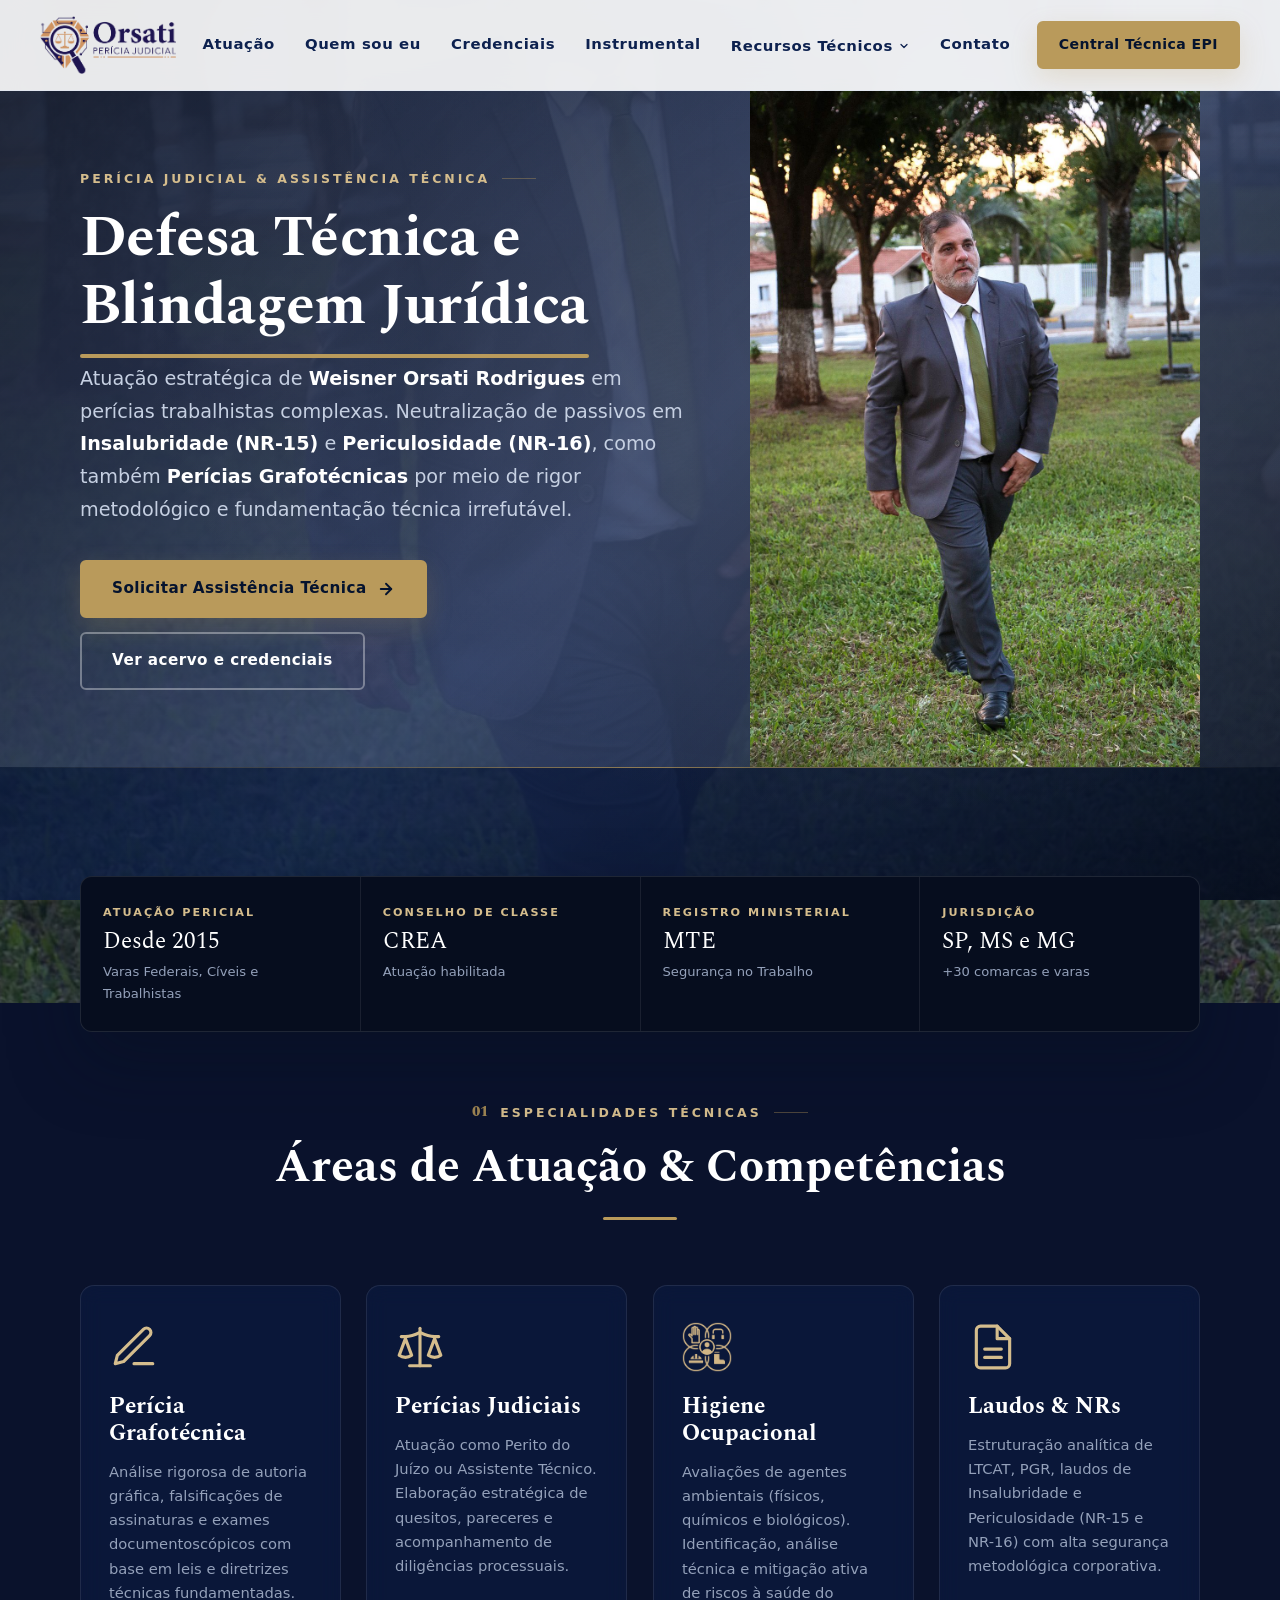
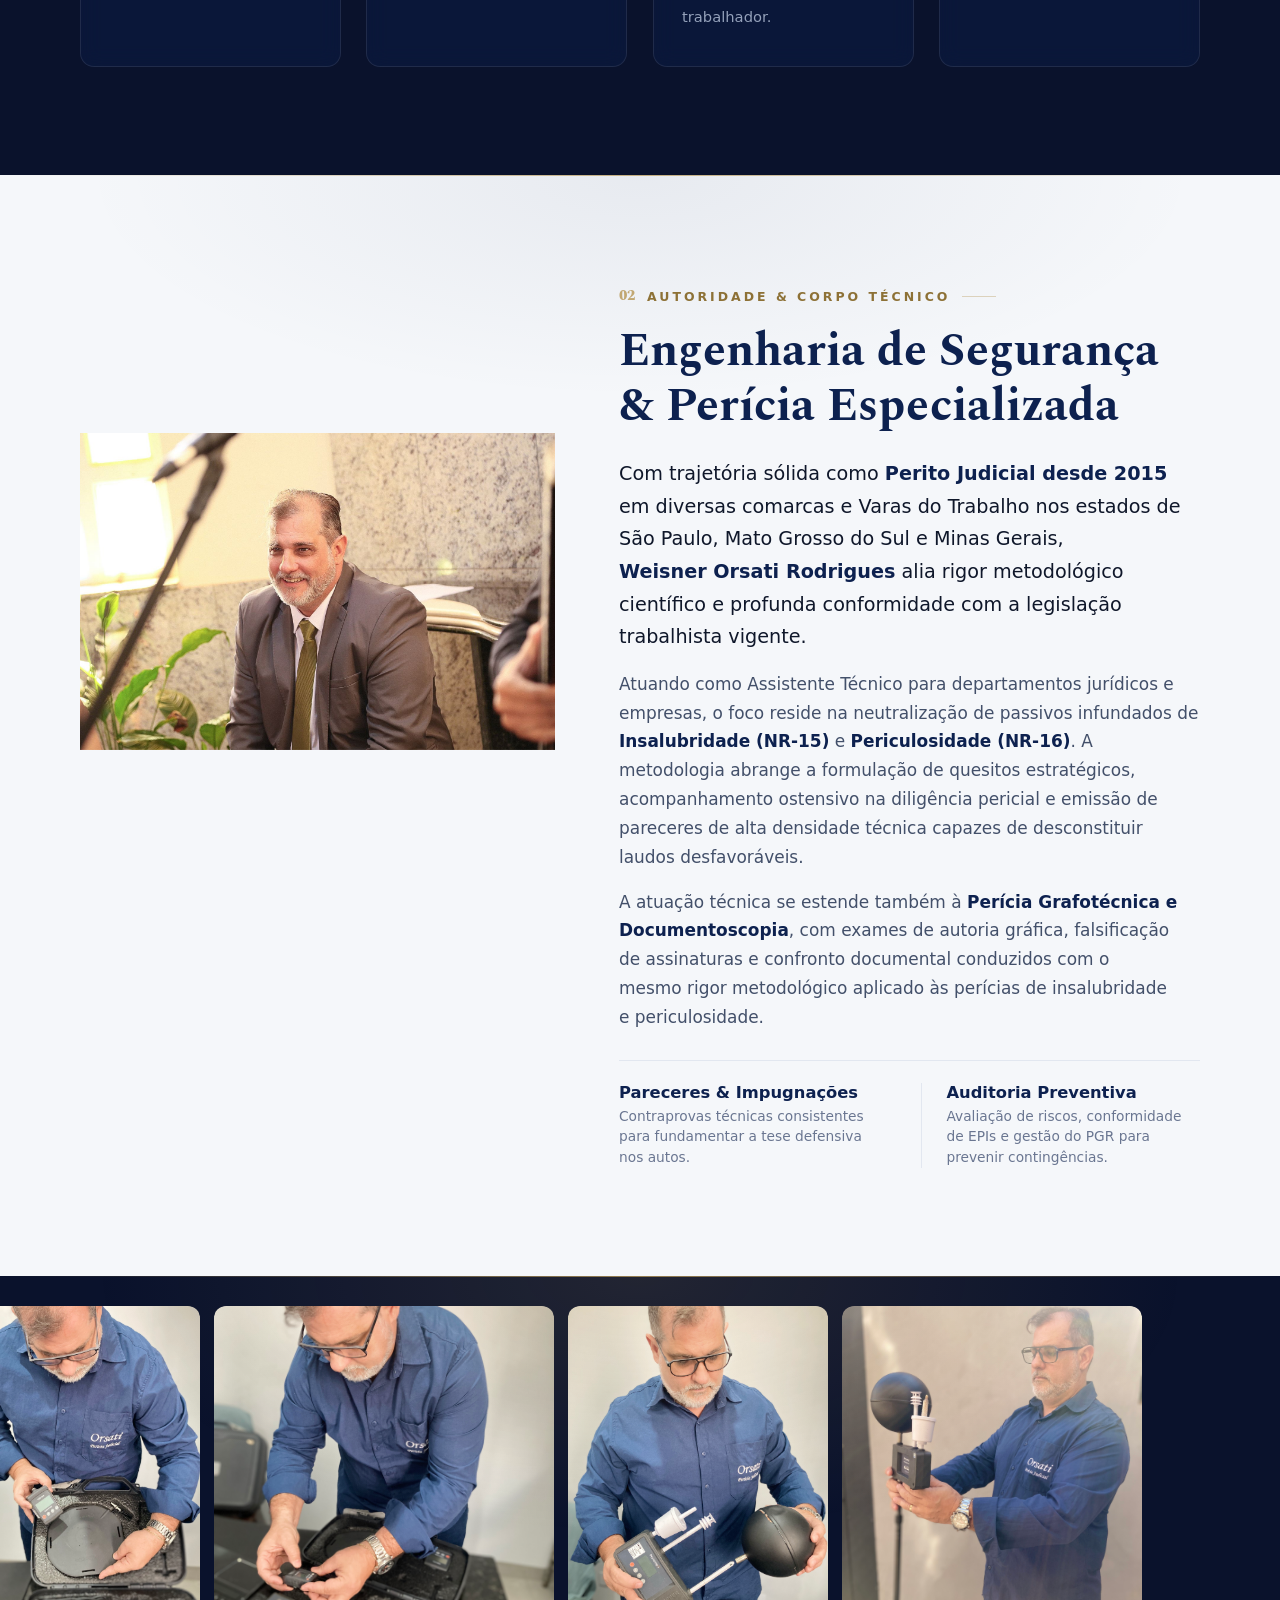
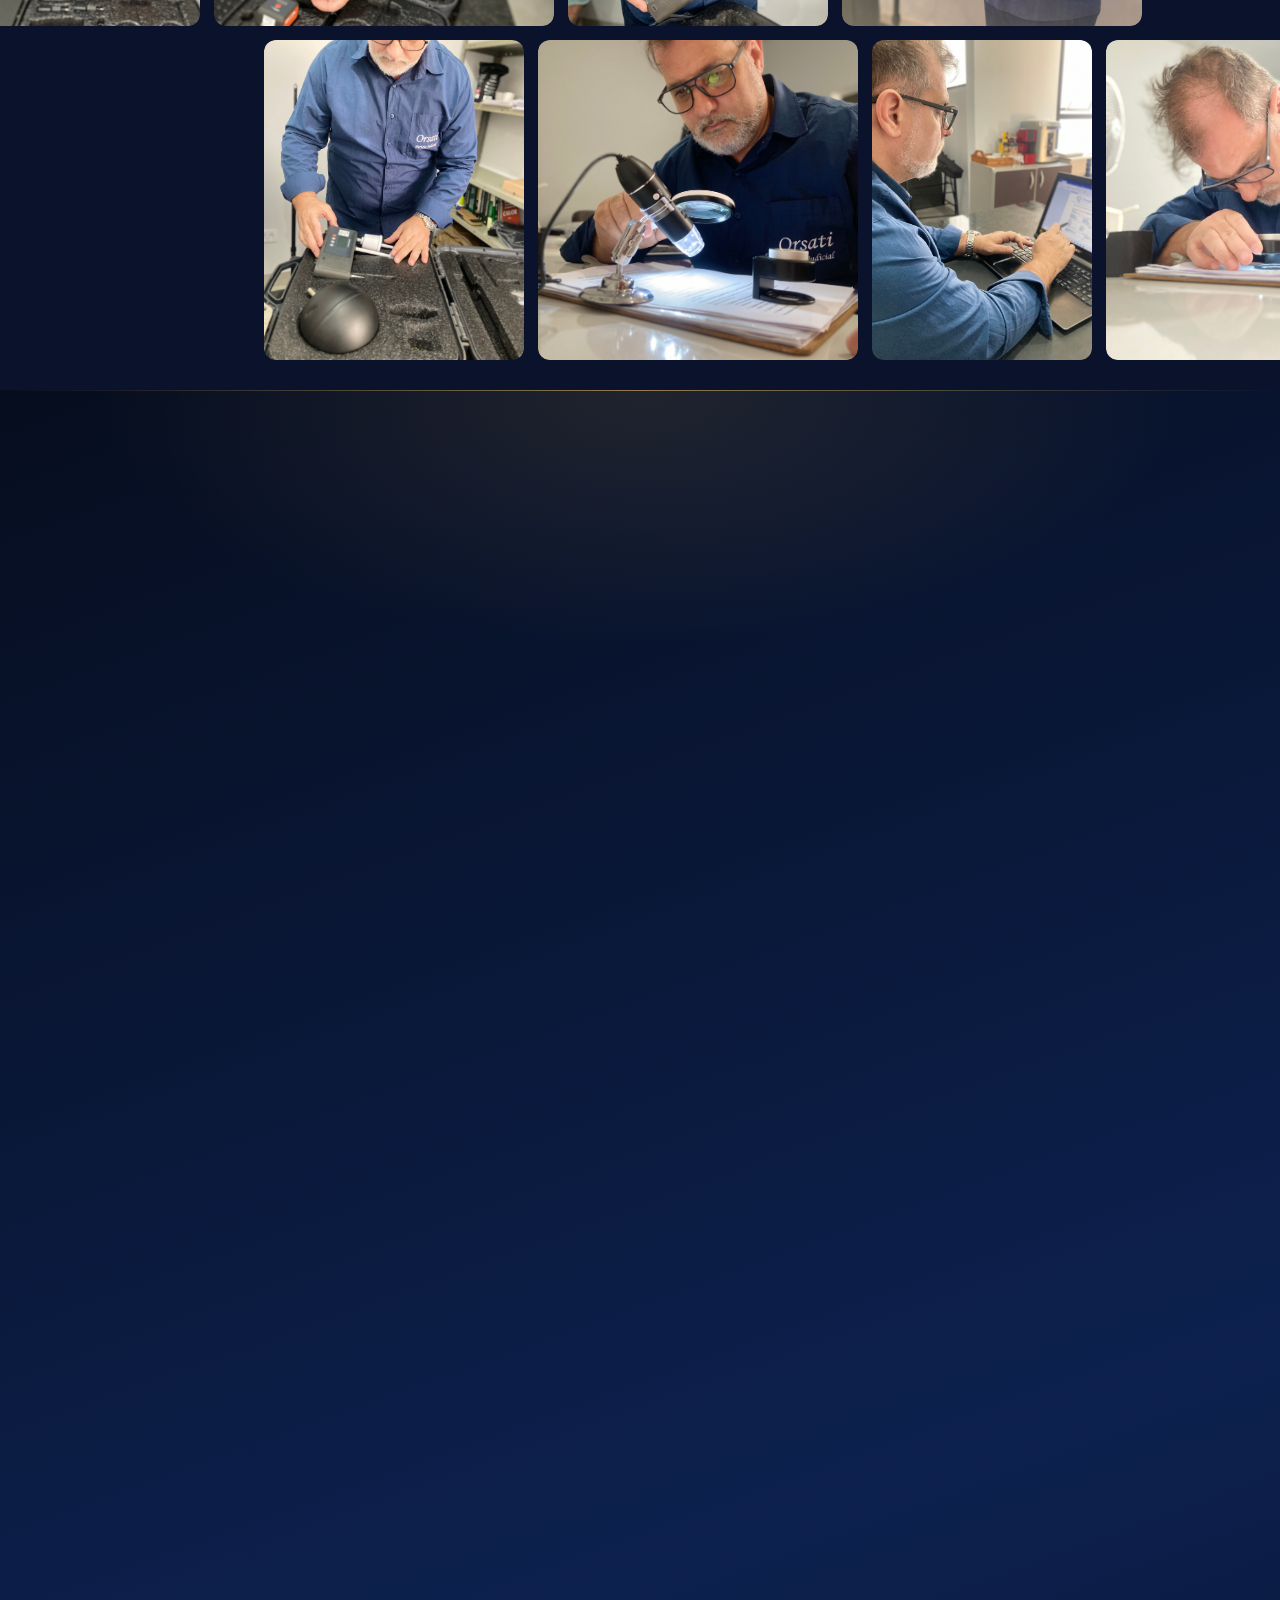
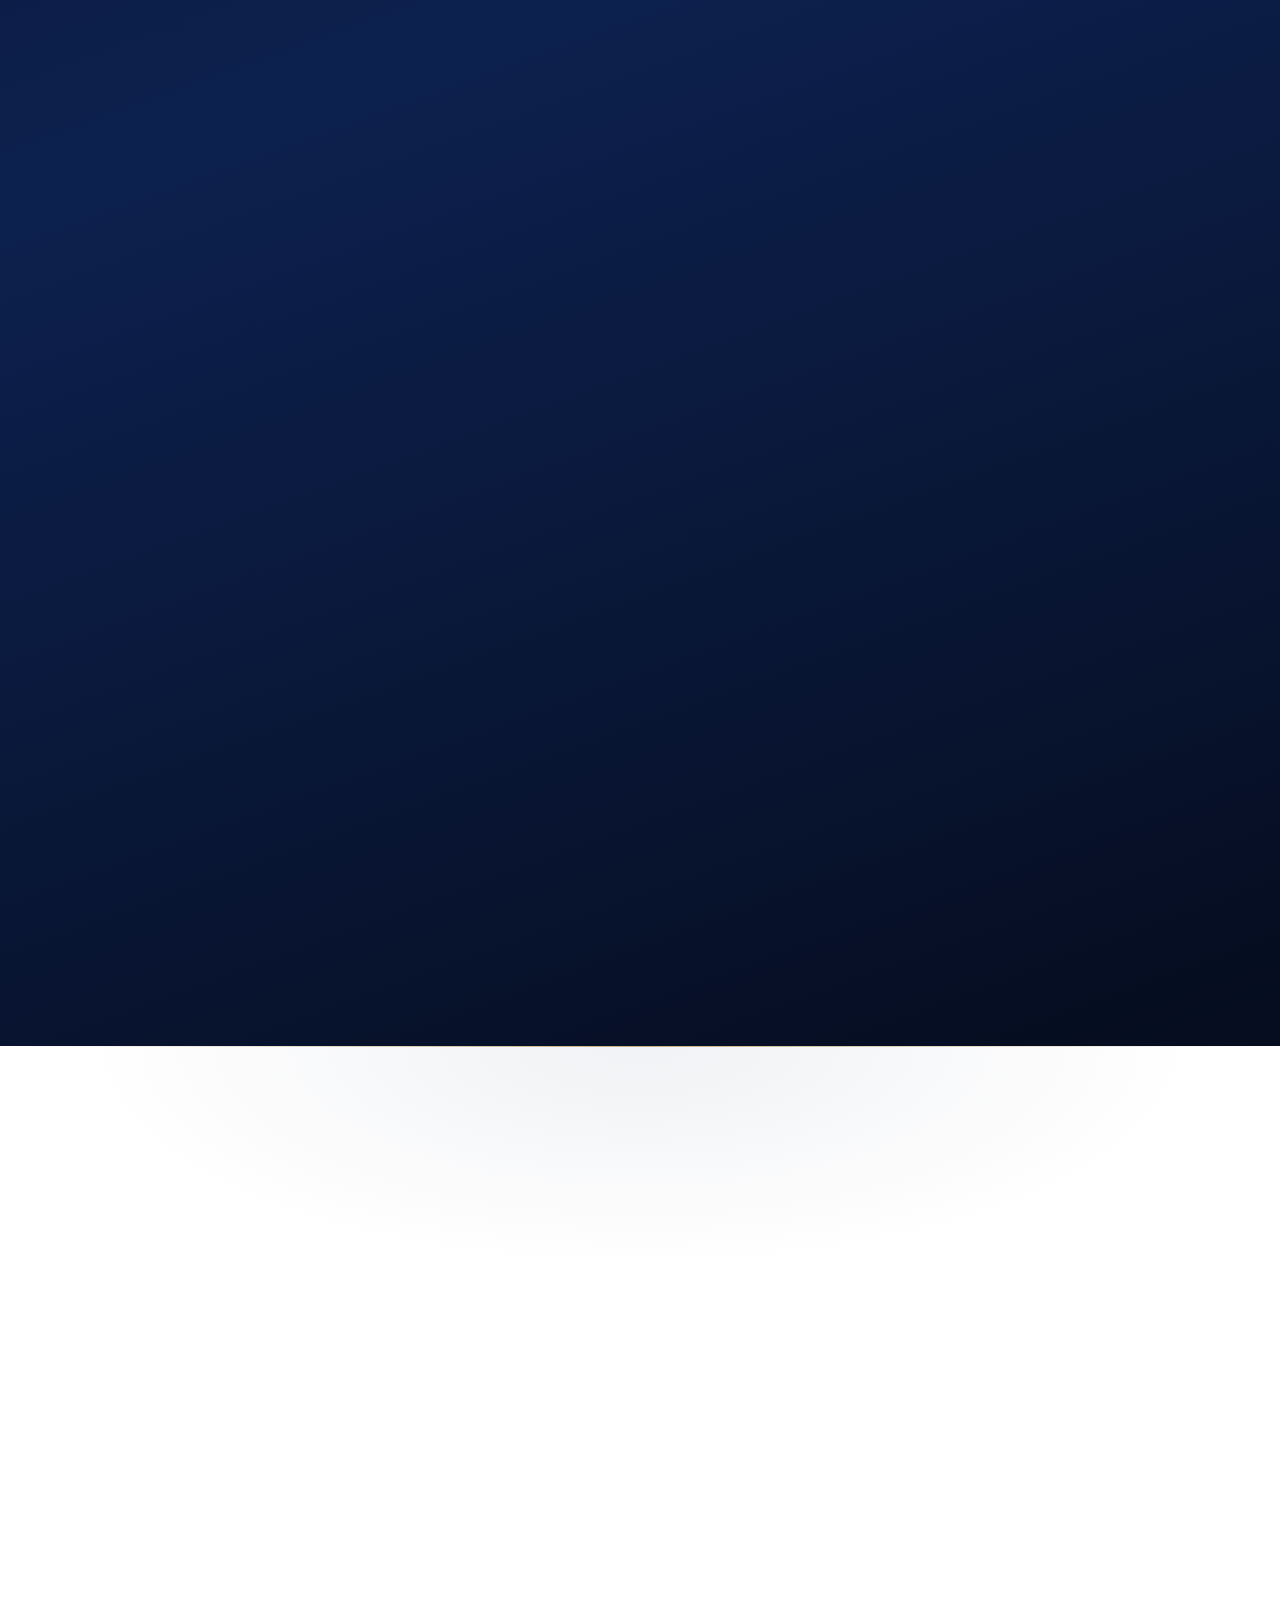
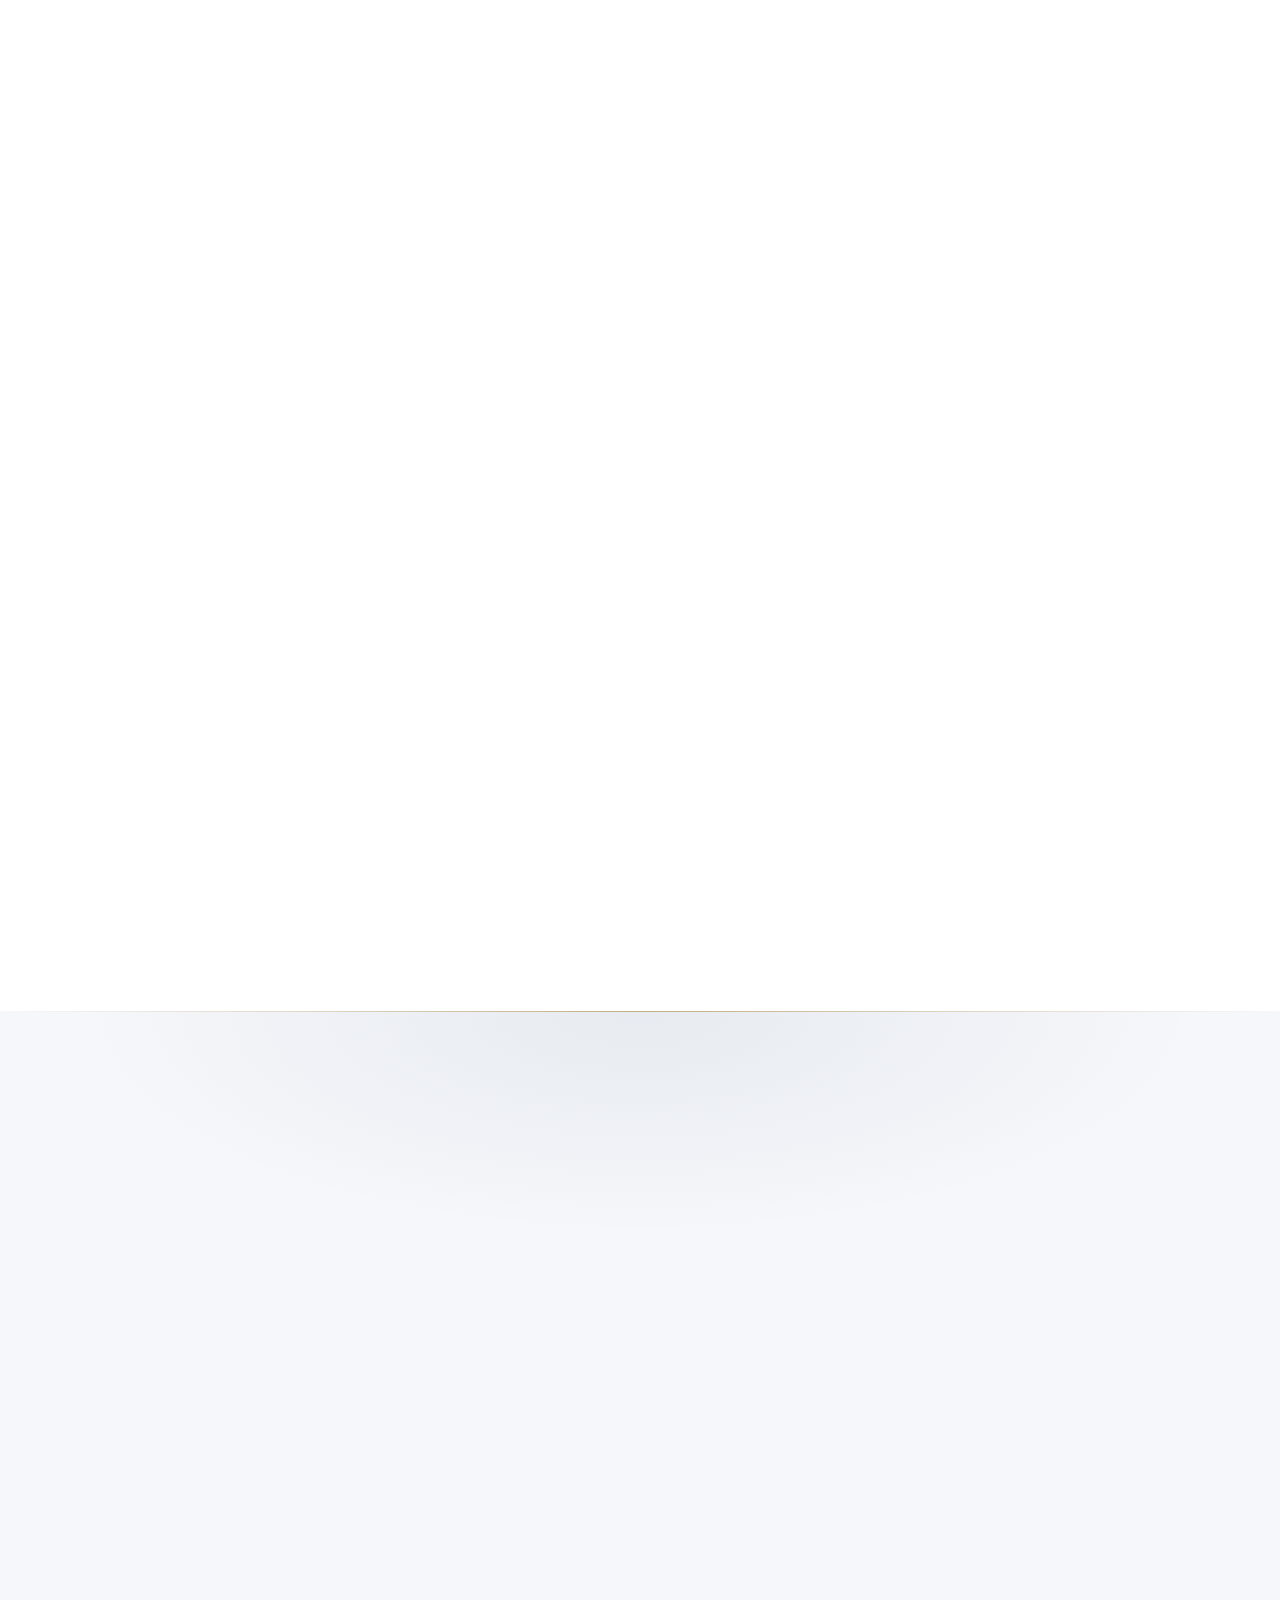
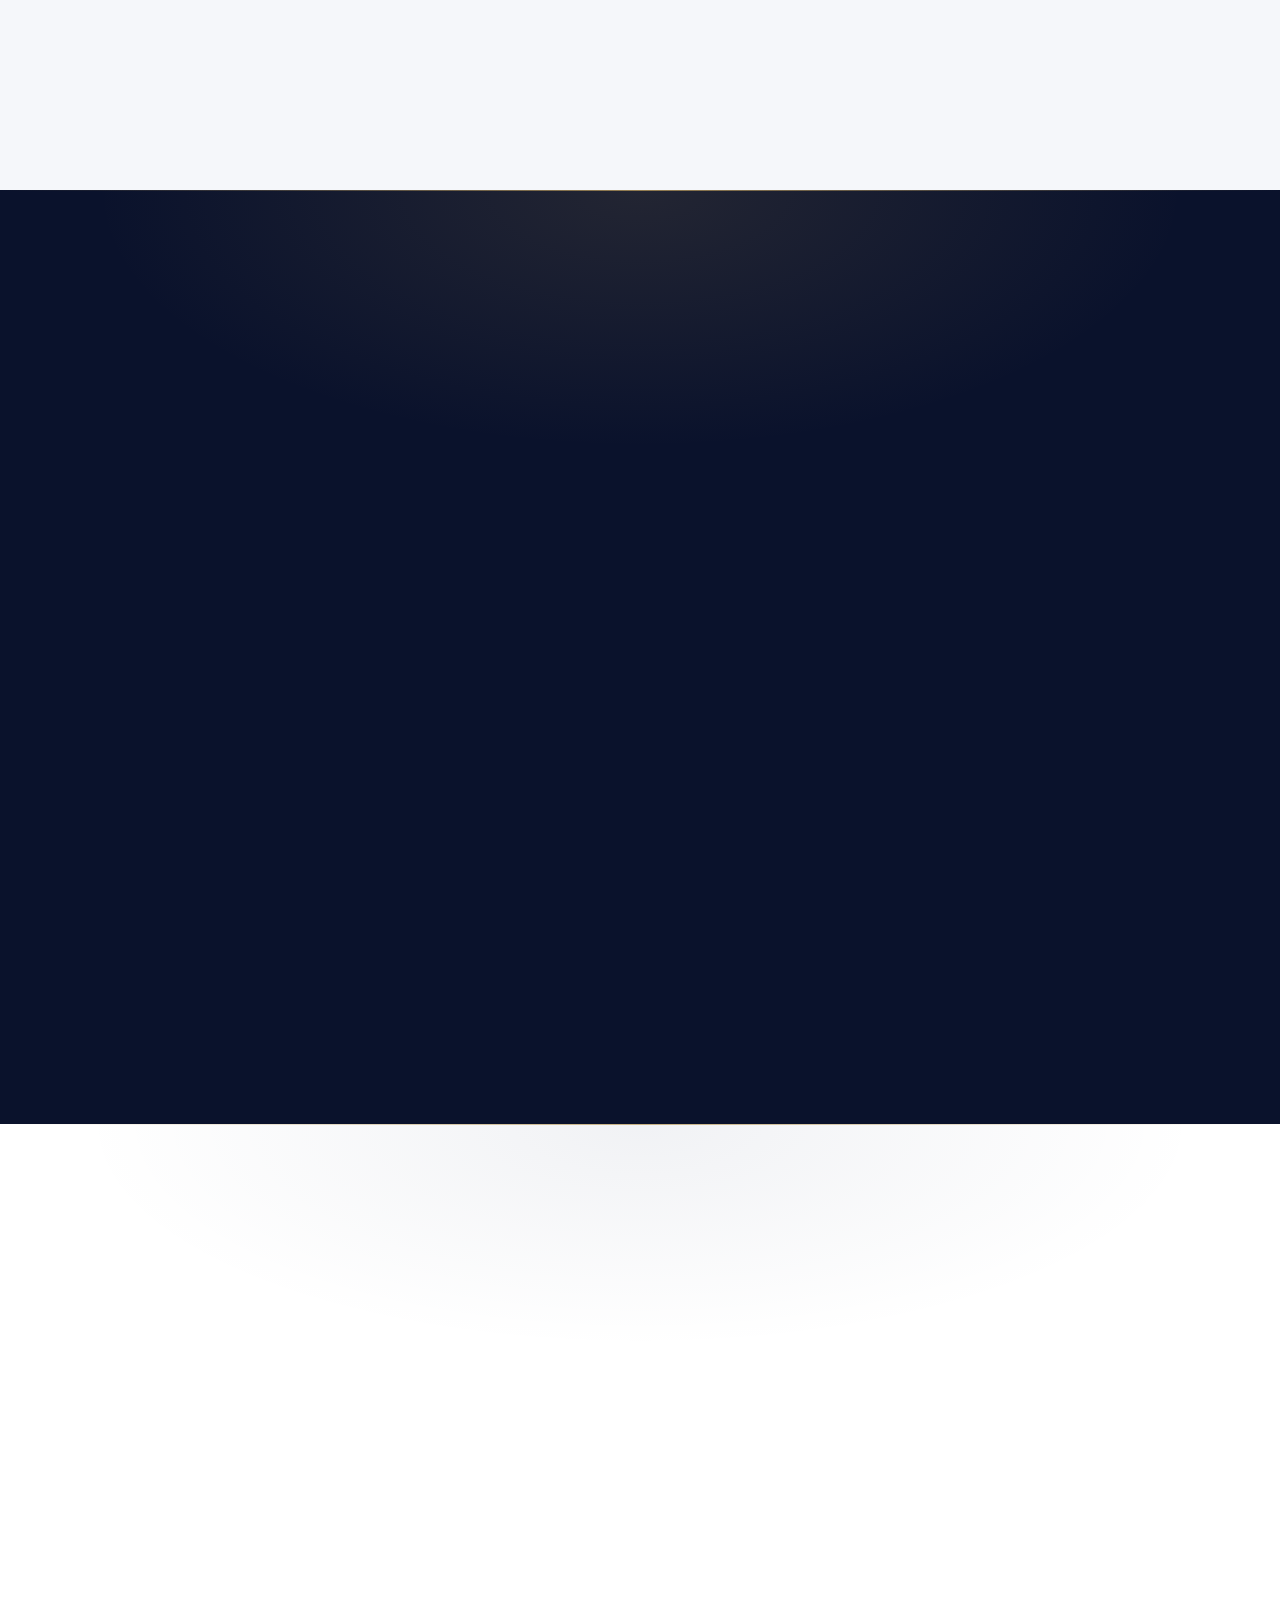
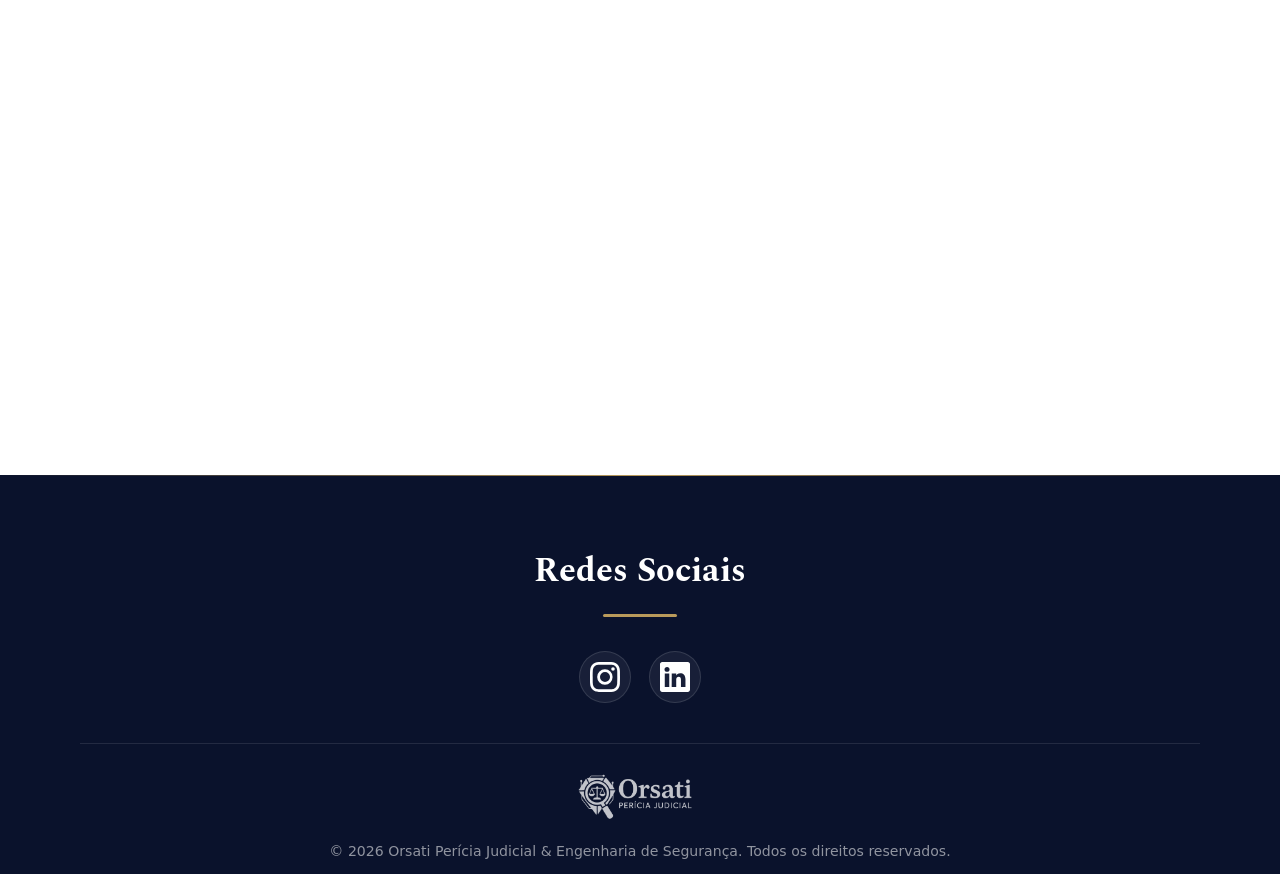
==== commit f229ff3d: "Ativa hero--fit com a faixa de credenciais visivel" ====
--- a/index.html
+++ b/index.html
@@ -117,16 +117,35 @@
     <section class="band band--dark on-dark" id="areas-atuacao" data-screen-label="Áreas de Atuação">
         <div class="wrap">
             
-            <!-- FACTBAR ANIMADO (CAPACETE) -->
+<!-- FACTBAR ANIMADO (CAPACETE 3D E PLACAR) -->
             <div class="reveal-factbar reveal">
                 <div class="factbar-doors">
                     <div class="factbar-door factbar-door--left"></div>
                     <div class="factbar-door factbar-door--right"></div>
                     <div class="factbar-icon">
-                        <svg width="42" height="42" viewBox="0 0 24 24" fill="none" stroke="currentColor" stroke-width="1.8" stroke-linecap="round" stroke-linejoin="round">
-                            <path d="M2 18a1 1 0 0 0 1 1h18a1 1 0 0 0 1-1v-2a1 1 0 0 0-1-1H3a1 1 0 0 0-1 1v2z"/>
-                            <path d="M10 10V5a1 1 0 0 1 1-1h2a1 1 0 0 1 1 1v5"/>
-                            <path d="M4 15v-3a8 8 0 0 1 16 0v3"/>
+                        <!-- Ícone de capacete com gradientes 3D -->
+                        <svg width="64" height="64" viewBox="0 0 64 64" fill="none" xmlns="http://www.w3.org/2000/svg">
+                            <defs>
+                                <linearGradient id="helmetGrad" x1="16" y1="10" x2="48" y2="48" gradientUnits="userSpaceOnUse">
+                                    <stop offset="0%" stop-color="#ffd700" />
+                                    <stop offset="70%" stop-color="#d4af37" />
+                                    <stop offset="100%" stop-color="#aa8015" />
+                                </linearGradient>
+                                <linearGradient id="brimGrad" x1="0" y1="48" x2="64" y2="48" gradientUnits="userSpaceOnUse">
+                                    <stop offset="0%" stop-color="#b99a5b" />
+                                    <stop offset="50%" stop-color="#ffe600" />
+                                    <stop offset="100%" stop-color="#b99a5b" />
+                                </linearGradient>
+                            </defs>
+                            <!-- Sombra base para dar profundidade -->
+                            <path d="M 6 54 Q 32 62 58 54 Q 60 56 58 58 Q 32 66 6 58 Q 4 56 6 54 Z" fill="rgba(0,0,0,0.4)" />
+                            <!-- Aba do capacete -->
+                            <path d="M 4 48 Q 32 36 60 48 Q 62 50 60 52 Q 32 58 4 52 Q 2 50 4 48 Z" fill="url(#brimGrad)" />
+                            <!-- Cúpula do capacete -->
+                            <path d="M 12 44 C 12 20 20 10 32 10 C 44 10 52 20 52 44 Z" fill="url(#helmetGrad)" />
+                            <!-- Detalhe superior (Aresta do capacete simulando luz) -->
+                            <path d="M 28 10 L 36 10 L 36 44 L 28 44 Z" fill="rgba(255,255,255,0.25)" />
+                            <path d="M 30 10 L 34 10 L 34 44 L 30 44 Z" fill="rgba(255,255,255,0.4)" />
                         </svg>
                     </div>
                     <div class="factbar__grid">
--- a/style.css
+++ b/style.css
@@ -390,43 +390,29 @@
 .grid--2 { grid-template-columns: repeat(2, 1fr); }
 .stack { display: flex; flex-direction: column; gap: clamp(18px, 2vw, 30px); }
 
-/* Hero */
+/* ==========================================================================
+   HERO (Corrigindo o espaçamento excessivo)
+   ========================================================================== */
 .hero {
     position: relative;
     background: var(--navy-900);
     color: var(--on-dark);
     overflow: hidden;
-    display: grid;
-    align-content: center;
+    display: flex; /* Mudamos de grid para flex para centralizar melhor */
+    align-items: center;
+    /* Reduzimos a altura mínima para descontar o cabeçalho e não sobrar espaço */
+    min-height: calc(100vh - 82px);
+    min-height: calc(100dvh - 82px);
+    padding: clamp(40px, 6vw, 80px) 0;
 }
 .hero::before { display: none; }
-.hero > .wrap { align-self: center; }
-
-/* OPÇÃO A (hero--full) */
-.hero--full {
-    min-height: calc(100vh - 82px); min-height: calc(100dvh - 82px);
-    grid-template-rows: 1fr auto;
-    align-content: center;
-    padding: clamp(32px, 4vw, 56px) 0 clamp(32px, 4vw, 56px);
-}
-.hero--full > .wrap { align-self: center; }
-
-/* OPÇÃO B (hero--fit) */
-.hero--fit {
-    min-height: 100vh; min-height: 100dvh;
-    grid-template-rows: 1fr auto;
-    padding: clamp(56px, 7vw, 88px) 0 0;
-}
-.hero--fit .hero__lead { margin-bottom: clamp(18px, 2.4vw, 28px); }
-@media (min-height: 900px) {
-    .hero--fit { align-content: center; }
-}
+.hero > .wrap { width: 100%; }
+
+/* Anulamos as antigas regras que empurravam o conteúdo para baixo */
+.hero--fit, .hero--full { display: contents; }
+
 .hero__media { position: absolute; inset: -8% 0; z-index: 1; pointer-events: none; }
-.hero__video {
-    width: 100%; height: 100%; object-fit: cover;
-    opacity: 0.42;
-    will-change: transform;
-}
+.hero__video { width: 100%; height: 100%; object-fit: cover; opacity: 0.42; will-change: transform; }
 .hero__scrim {
     position: absolute; inset: 0; z-index: 2; pointer-events: none;
     background:
@@ -451,35 +437,25 @@
 .hero__lead strong { color: var(--white); }
 .hero__ctas { display: flex; flex-wrap: wrap; gap: 14px; }
 
-.frame { position: relative; width: 100%; max-width: 440px; justify-self: center; }
-.frame::before {
-    content: ''; position: absolute; top: 16px; right: -16px;
-    width: 100%; height: 100%;
-    border: 2px solid var(--gold); border-radius: 12px;
-}
-.frame--left::before { right: auto; left: -16px; }
-.frame__inner {
-    position: relative; z-index: 2;
-    height: clamp(340px, 42vw, 440px);
-    border-radius: 12px; overflow: hidden;
-    background: var(--navy-700);
-    border: 1px solid rgba(255, 255, 255, 0.12);
-    box-shadow: var(--sh-3);
-}
-.frame__inner img { width: 100%; height: 100%; object-fit: cover; object-position: center; }
-
-/* Factbar Animado (Capacete) */
+
+/* ==========================================================================
+   FACTBAR (Animação 3D Realista e Placar de TV)
+   ========================================================================== */
 .reveal-factbar {
     position: relative;
     margin-bottom: clamp(40px, 6vw, 68px);
     z-index: 10;
     transform: translateY(30px);
+    opacity: 0;
     transition: transform 1s var(--ease), opacity 0.9s var(--ease);
     will-change: transform, opacity;
+    perspective: 1200px; /* Adicionado para dar profundidade 3D ao capacete */
 }
 .reveal-factbar.is-in {
     transform: translateY(0);
-}
+    opacity: 1;
+}
+
 .factbar-doors {
     position: relative;
     border-radius: 12px;
@@ -488,6 +464,7 @@
     background: var(--navy-900);
     box-shadow: var(--sh-3);
 }
+
 .factbar-door {
     position: absolute;
     top: 0;
@@ -495,7 +472,8 @@
     width: 50%;
     background: linear-gradient(135deg, var(--navy-700), var(--navy-800));
     z-index: 10;
-    transition: transform 1s cubic-bezier(0.8, 0, 0.2, 1) 0.3s;
+    /* Abre em 0.4s (rápido) após 1.7s de espera (tempo do capacete) */
+    transition: transform 0.4s cubic-bezier(0.1, 0.9, 0.2, 1) 1.7s;
 }
 .factbar-door--left {
     left: 0;
@@ -507,50 +485,75 @@
     transform-origin: right;
     border-left: 2px solid var(--gold);
 }
-.reveal-factbar.is-in .factbar-door--left {
-    transform: translateX(-100%);
-}
-.reveal-factbar.is-in .factbar-door--right {
-    transform: translateX(100%);
-}
+
+.reveal-factbar.is-in .factbar-door--left { transform: translateX(-100%); }
+.reveal-factbar.is-in .factbar-door--right { transform: translateX(100%); }
+
 .factbar-icon {
     position: absolute;
     top: 50%;
     left: 50%;
-    transform: translate(-50%, -50%);
-    z-index: 11;
-    color: var(--gold);
+    z-index: 12;
     background: var(--navy-900);
     padding: 16px;
     border-radius: 50%;
     border: 2px solid var(--gold);
-    box-shadow: 0 0 20px rgba(0,0,0,0.5);
-    transition: opacity 0.4s ease 0.1s, transform 0.6s ease;
-}
+    box-shadow: 0 0 30px rgba(0,0,0,0.8), inset 0 0 20px rgba(185, 154, 91, 0.2);
+    opacity: 0;
+    transform: translate(-50%, -50%) scale(0.5);
+    transform-style: preserve-3d; /* Permite a rotação 3D dos elementos internos */
+}
+
 .reveal-factbar.is-in .factbar-icon {
-    opacity: 0;
-    transform: translate(-50%, -50%) scale(0.4) rotate(90deg);
-    pointer-events: none;
-}
+    /* O capacete fica 2 segundos em cena fazendo o show */
+    animation: helmet-3d-spin 2s cubic-bezier(0.4, 0, 0.2, 1) forwards;
+}
+
+/* A Mágica do Capacete Girando */
+@keyframes helmet-3d-spin {
+    0% {
+        opacity: 0;
+        transform: translate(-50%, -50%) scale(0.5) rotateY(-90deg);
+    }
+    15% { /* Aparece e para de frente rapidinho */
+        opacity: 1;
+        transform: translate(-50%, -50%) scale(1) rotateY(0deg);
+    }
+    60% { /* Gira devagar (2 voltas completas) permitindo ver os detalhes */
+        opacity: 1;
+        transform: translate(-50%, -50%) scale(1.1) rotateY(720deg);
+    }
+    85% { /* Dá um giro super rápido finalizando a apresentação */
+        opacity: 1;
+        transform: translate(-50%, -50%) scale(1.2) rotateY(1080deg);
+    }
+    95% { /* Dá um zoom extremo como se batesse na tela */
+        opacity: 0;
+        transform: translate(-50%, -50%) scale(3) rotateY(1260deg);
+    }
+    100% { /* Some para revelar os dados */
+        opacity: 0;
+        transform: translate(-50%, -50%) scale(3) rotateY(1260deg);
+        visibility: hidden;
+    }
+}
+
 .factbar-doors .factbar__grid {
     opacity: 0;
-    transition: opacity 0.8s ease 0.6s;
+    transform: scale(0.95);
+    /* Aparece logo após a porta abrir (1.8s) */
+    transition: opacity 0.4s ease 1.8s, transform 0.4s ease 1.8s;
 }
 .reveal-factbar.is-in .factbar-doors .factbar__grid {
     opacity: 1;
-}
-.factbar__grid {
-    display: grid; grid-template-columns: repeat(4, 1fr);
-    gap: 1px; background: rgba(255, 255, 255, 0.08);
-}
+    transform: scale(1);
+}
+
+.factbar__grid { display: grid; grid-template-columns: repeat(4, 1fr); gap: 1px; background: rgba(255, 255, 255, 0.08); }
 .factbar__item { padding: 26px 22px; background: var(--navy-900); }
-.factbar__k {
-    display: block; font-size: 0.7rem; font-weight: 800; letter-spacing: 0.18em; text-transform: uppercase;
-    color: var(--gold-light); margin-bottom: 6px;
-}
+.factbar__k { display: block; font-size: 0.7rem; font-weight: 800; letter-spacing: 0.18em; text-transform: uppercase; color: var(--gold-light); margin-bottom: 6px; }
 .factbar__v { font-family: var(--serif); font-size: var(--step-2); color: var(--white); line-height: 1.25; }
 .factbar__s { display: block; font-size: 0.82rem; color: var(--on-dark-mute); margin-top: 4px; }
-
 
 /* Cartão de competência */
 .comp-card { padding: clamp(26px, 3vw, 36px) clamp(22px, 2.4vw, 28px); border-radius: var(--radius); }
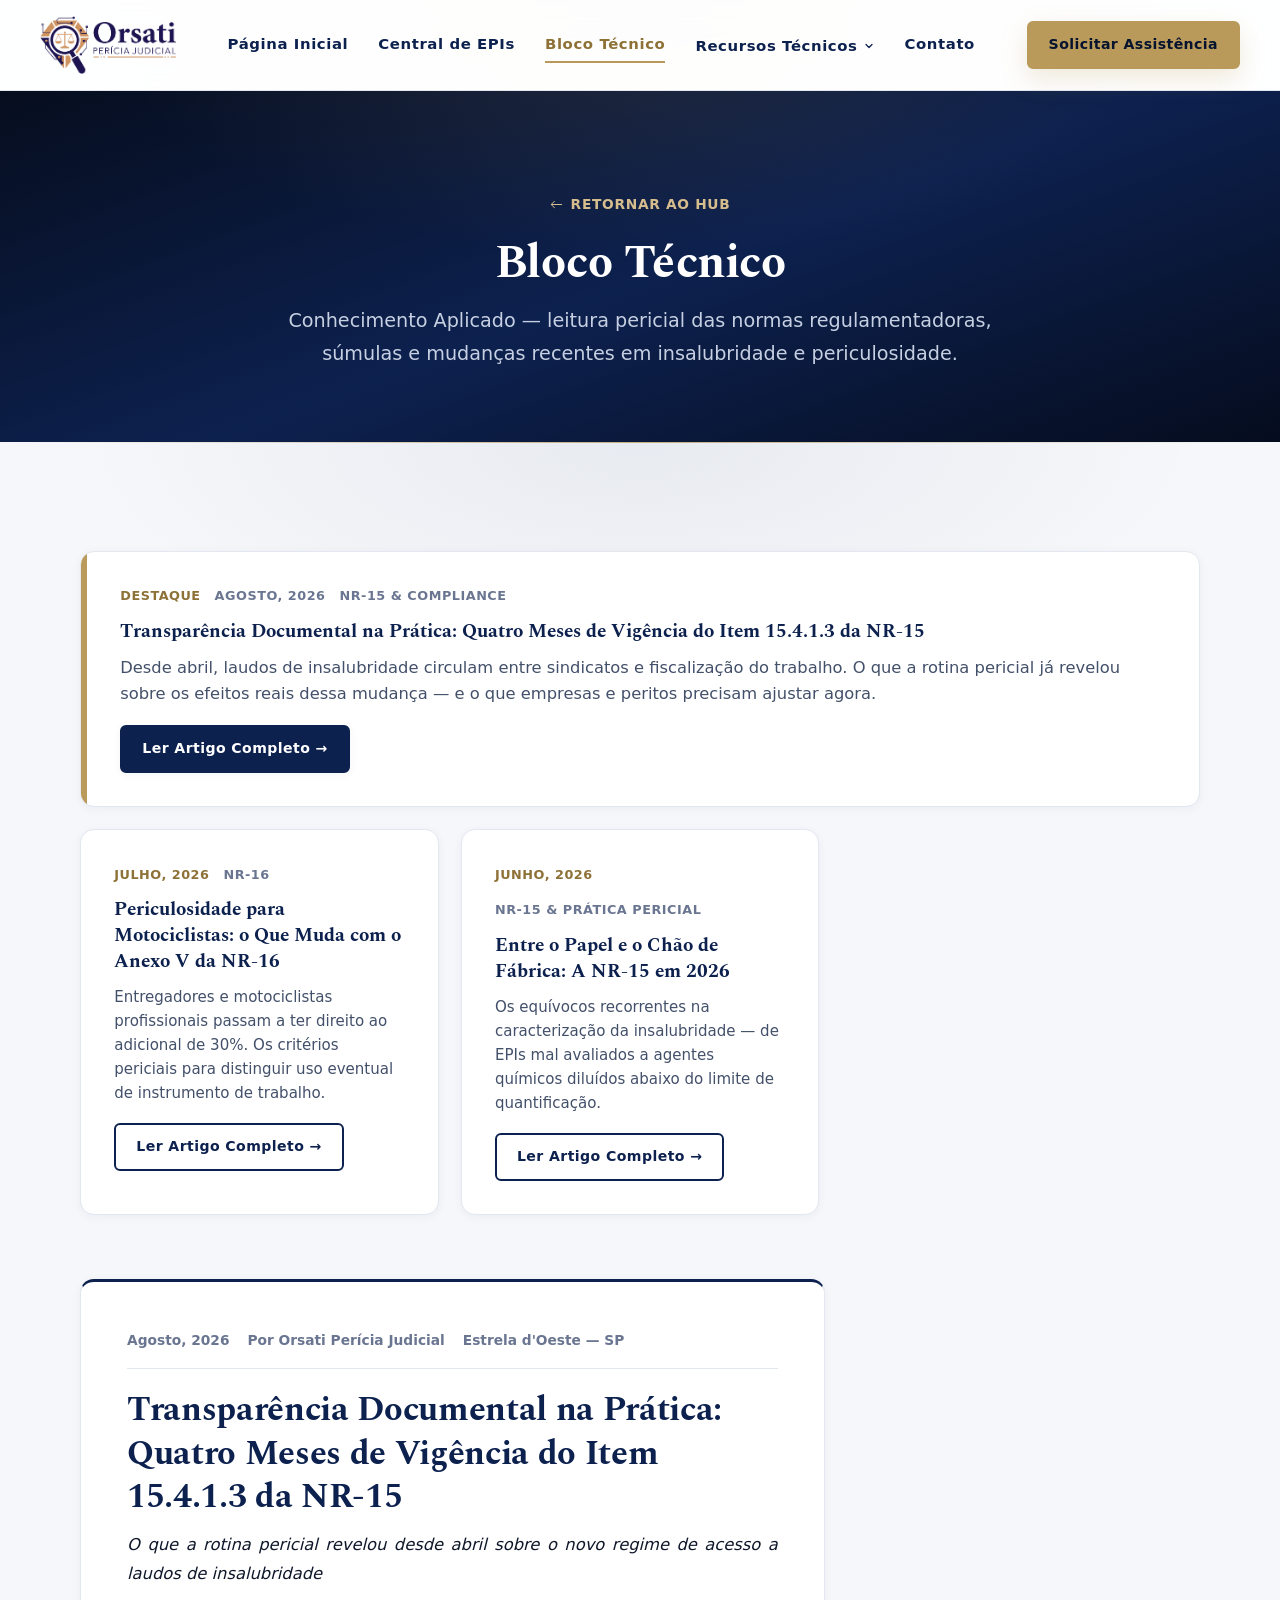
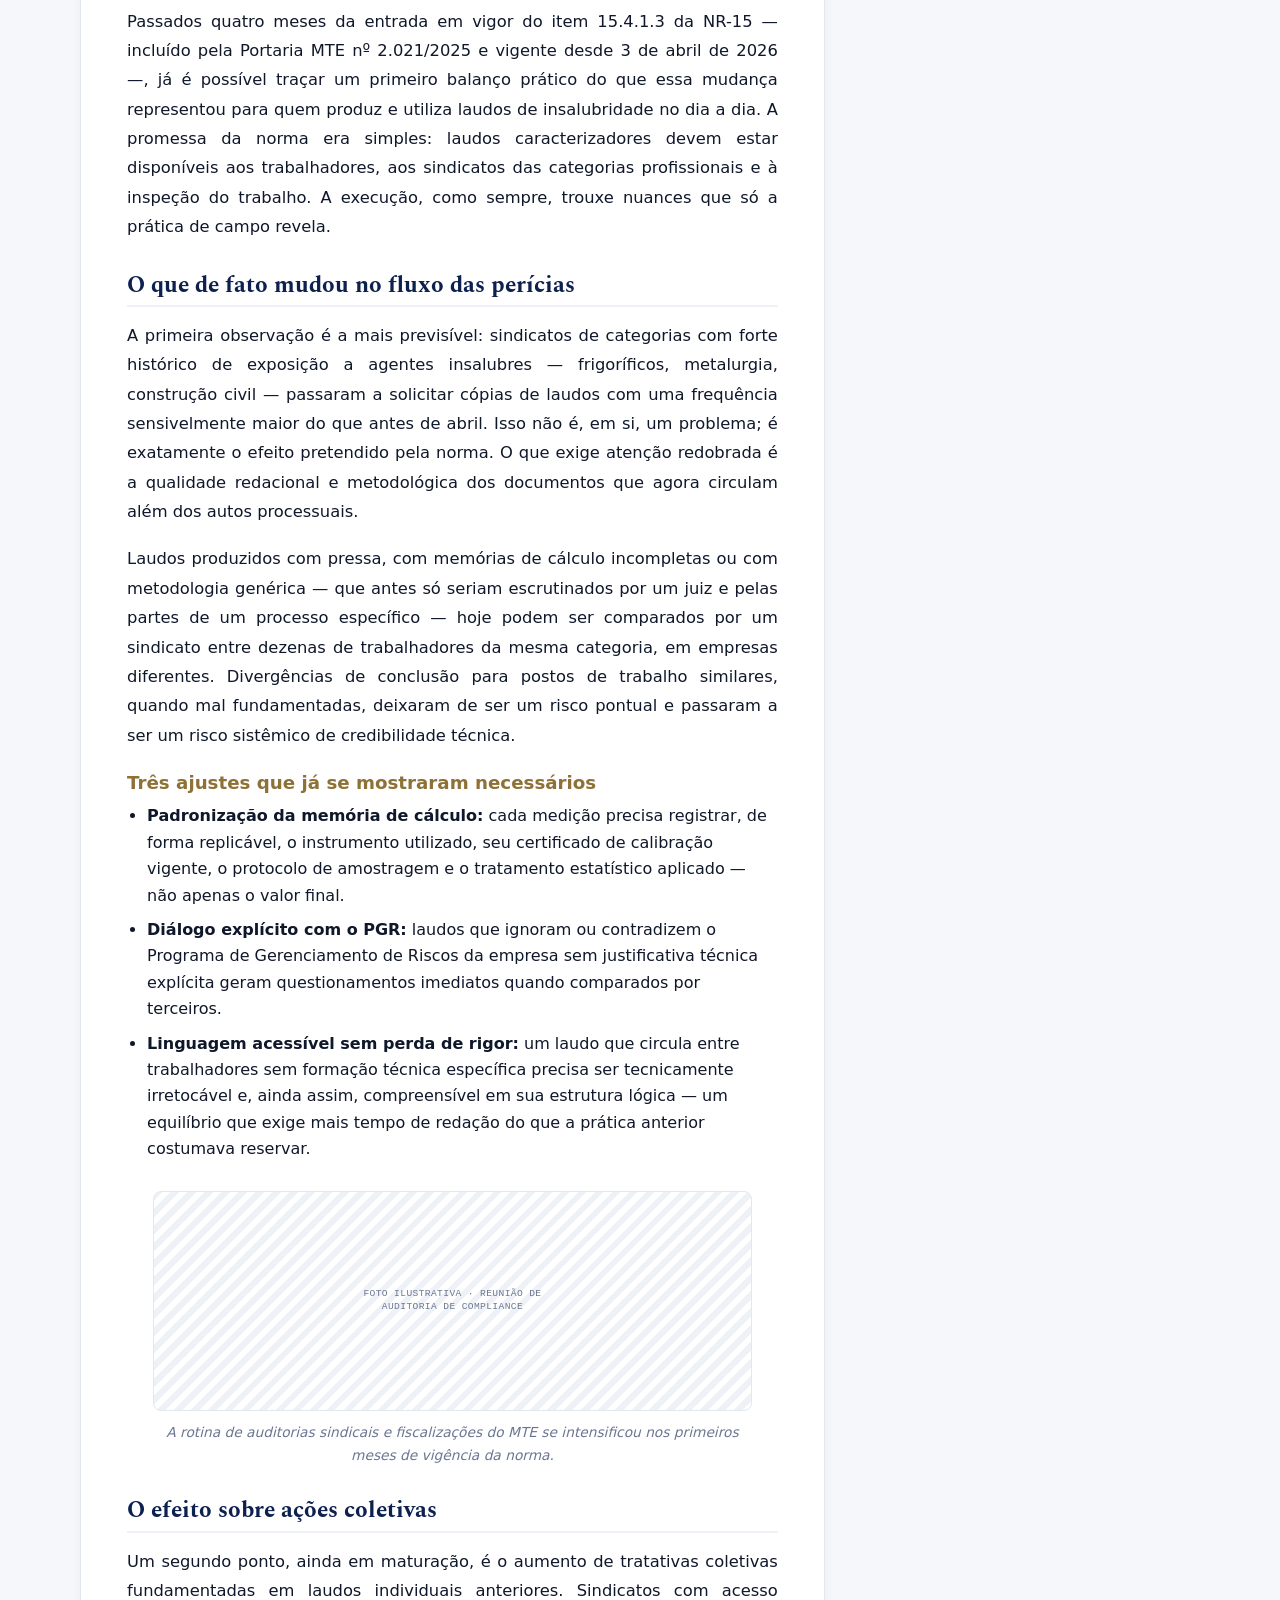
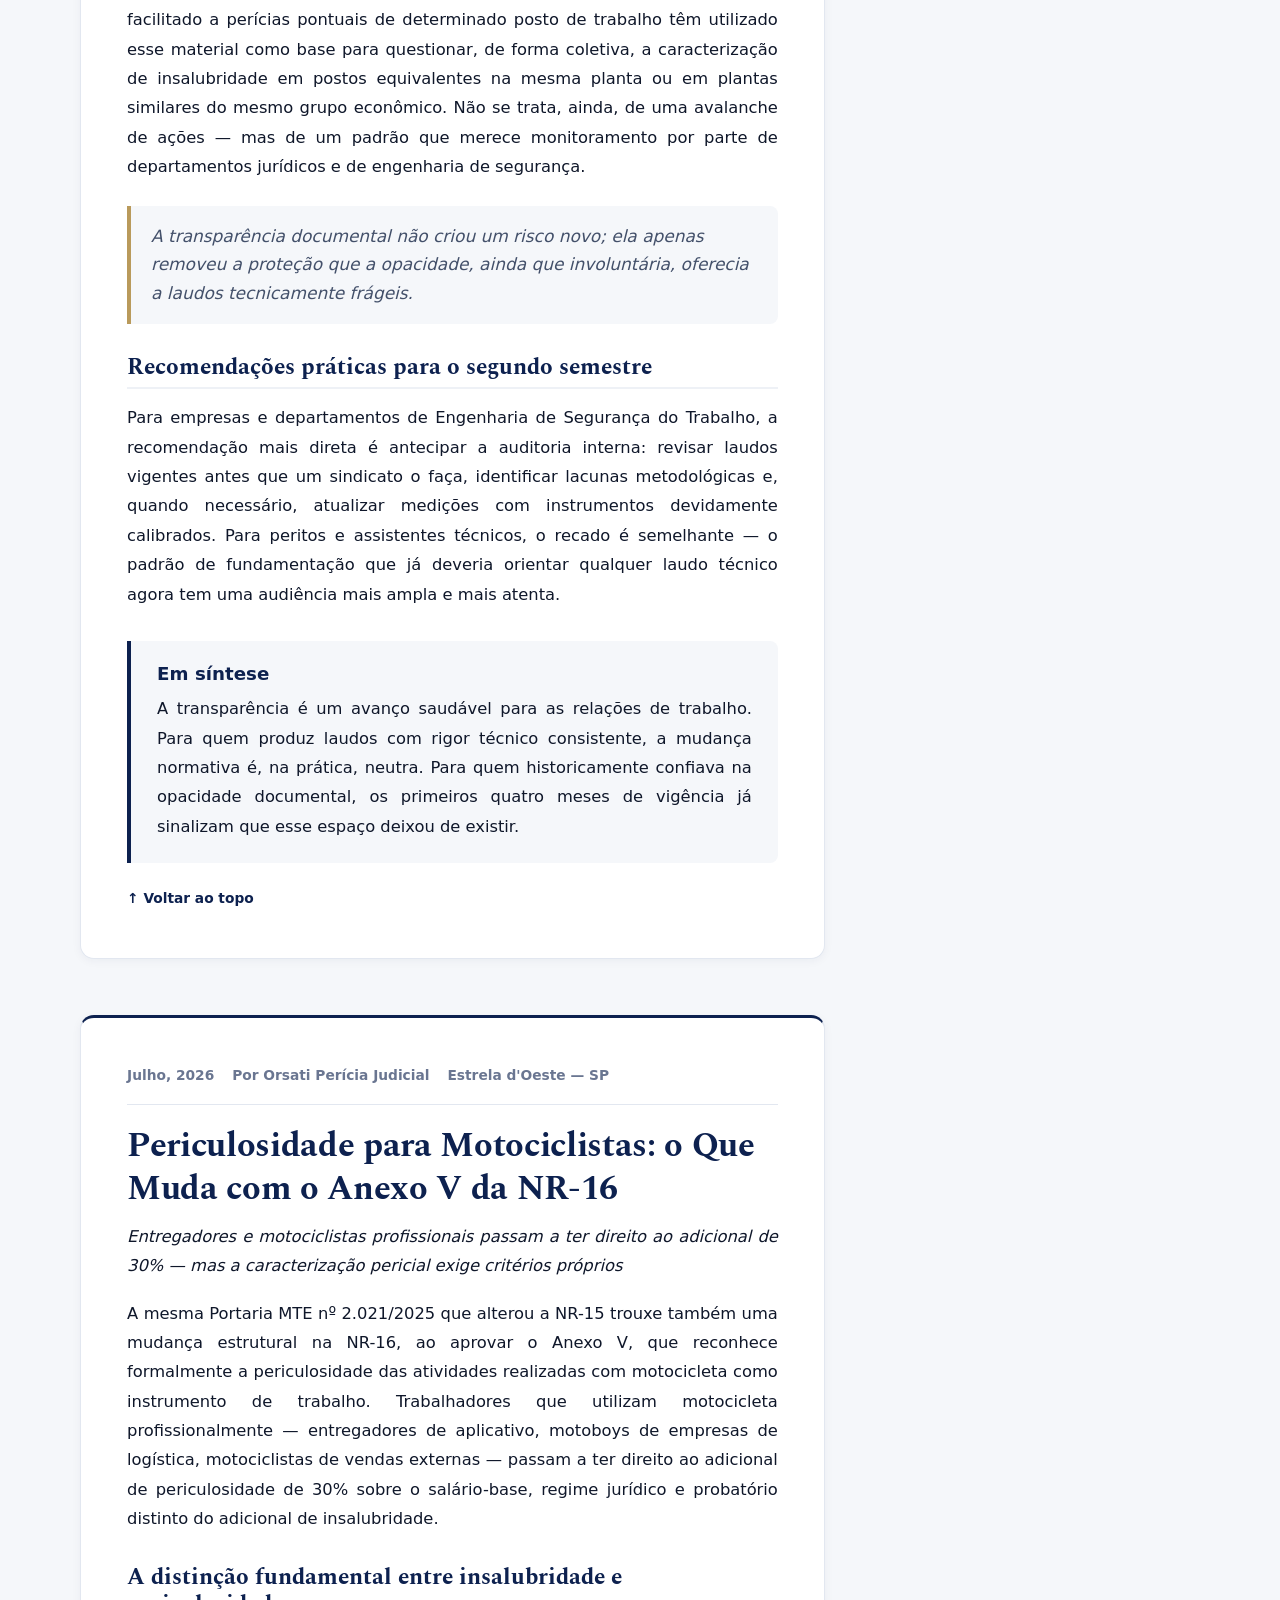
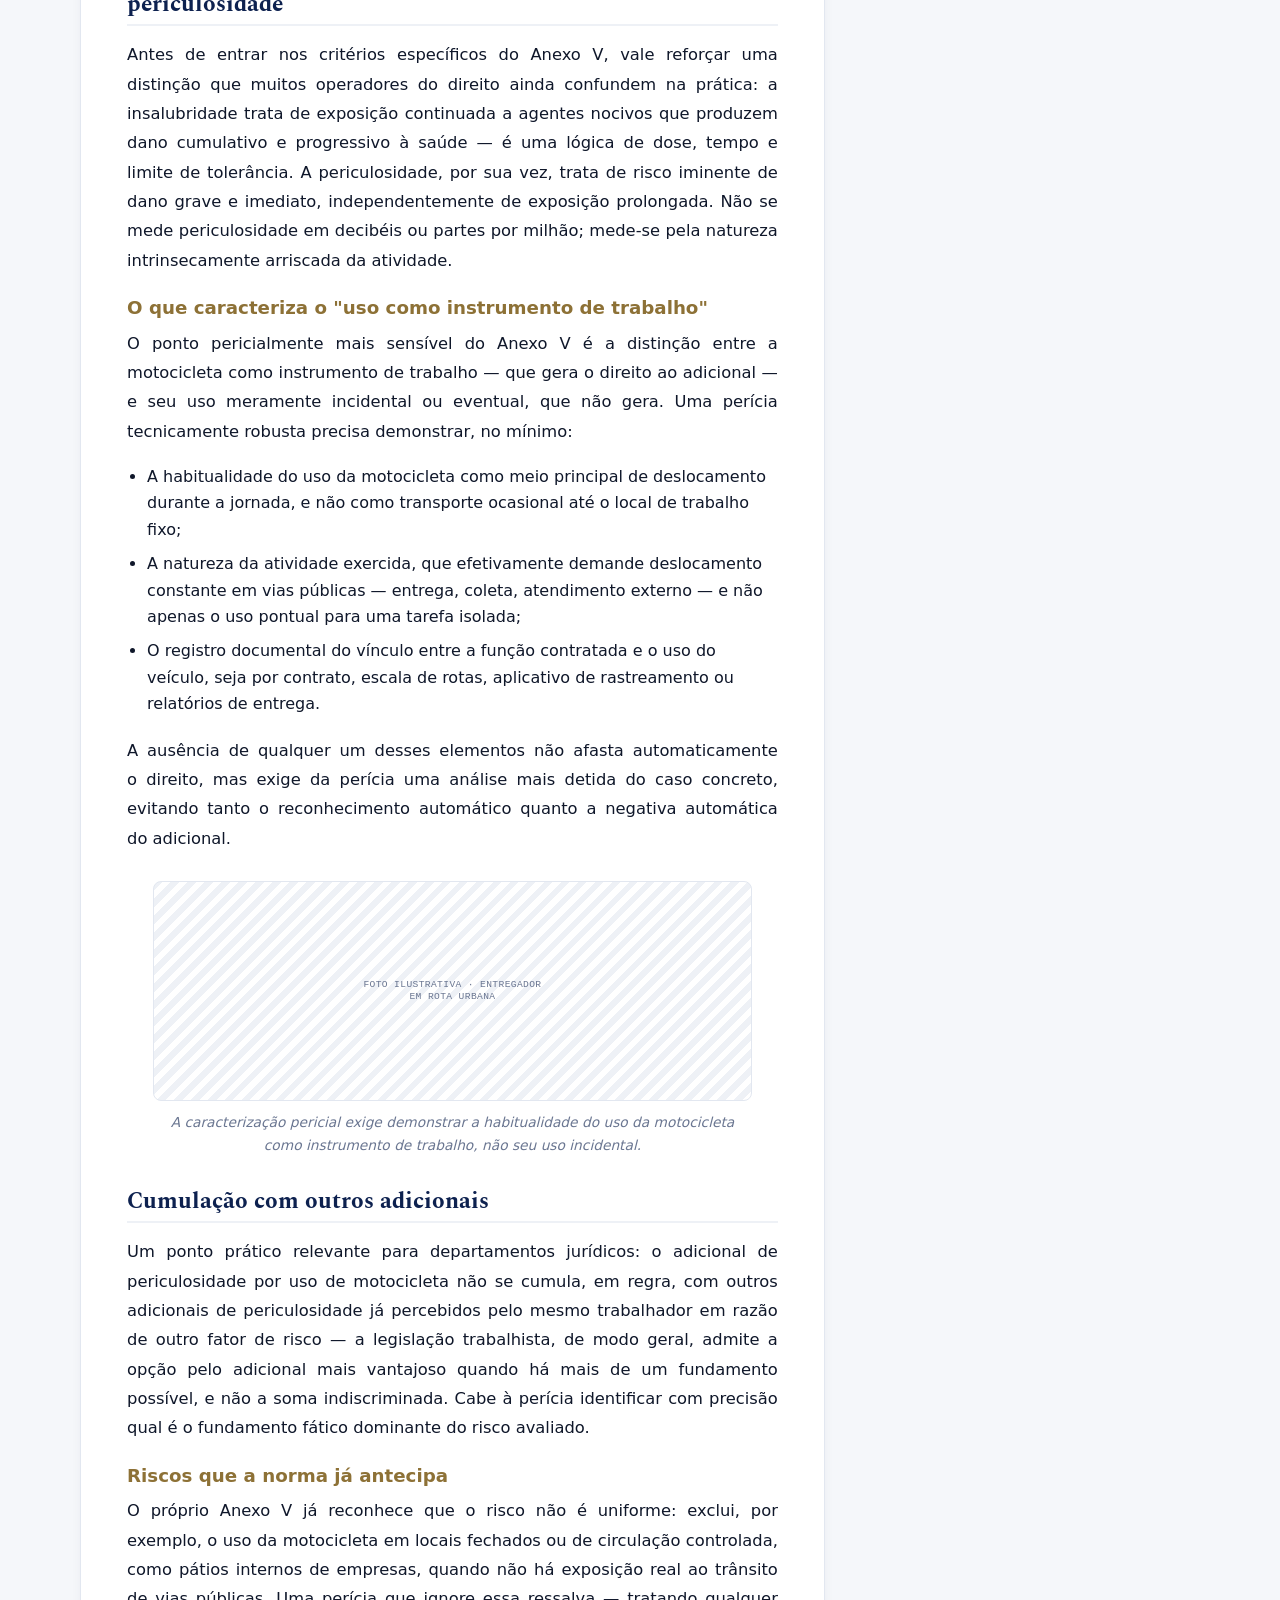
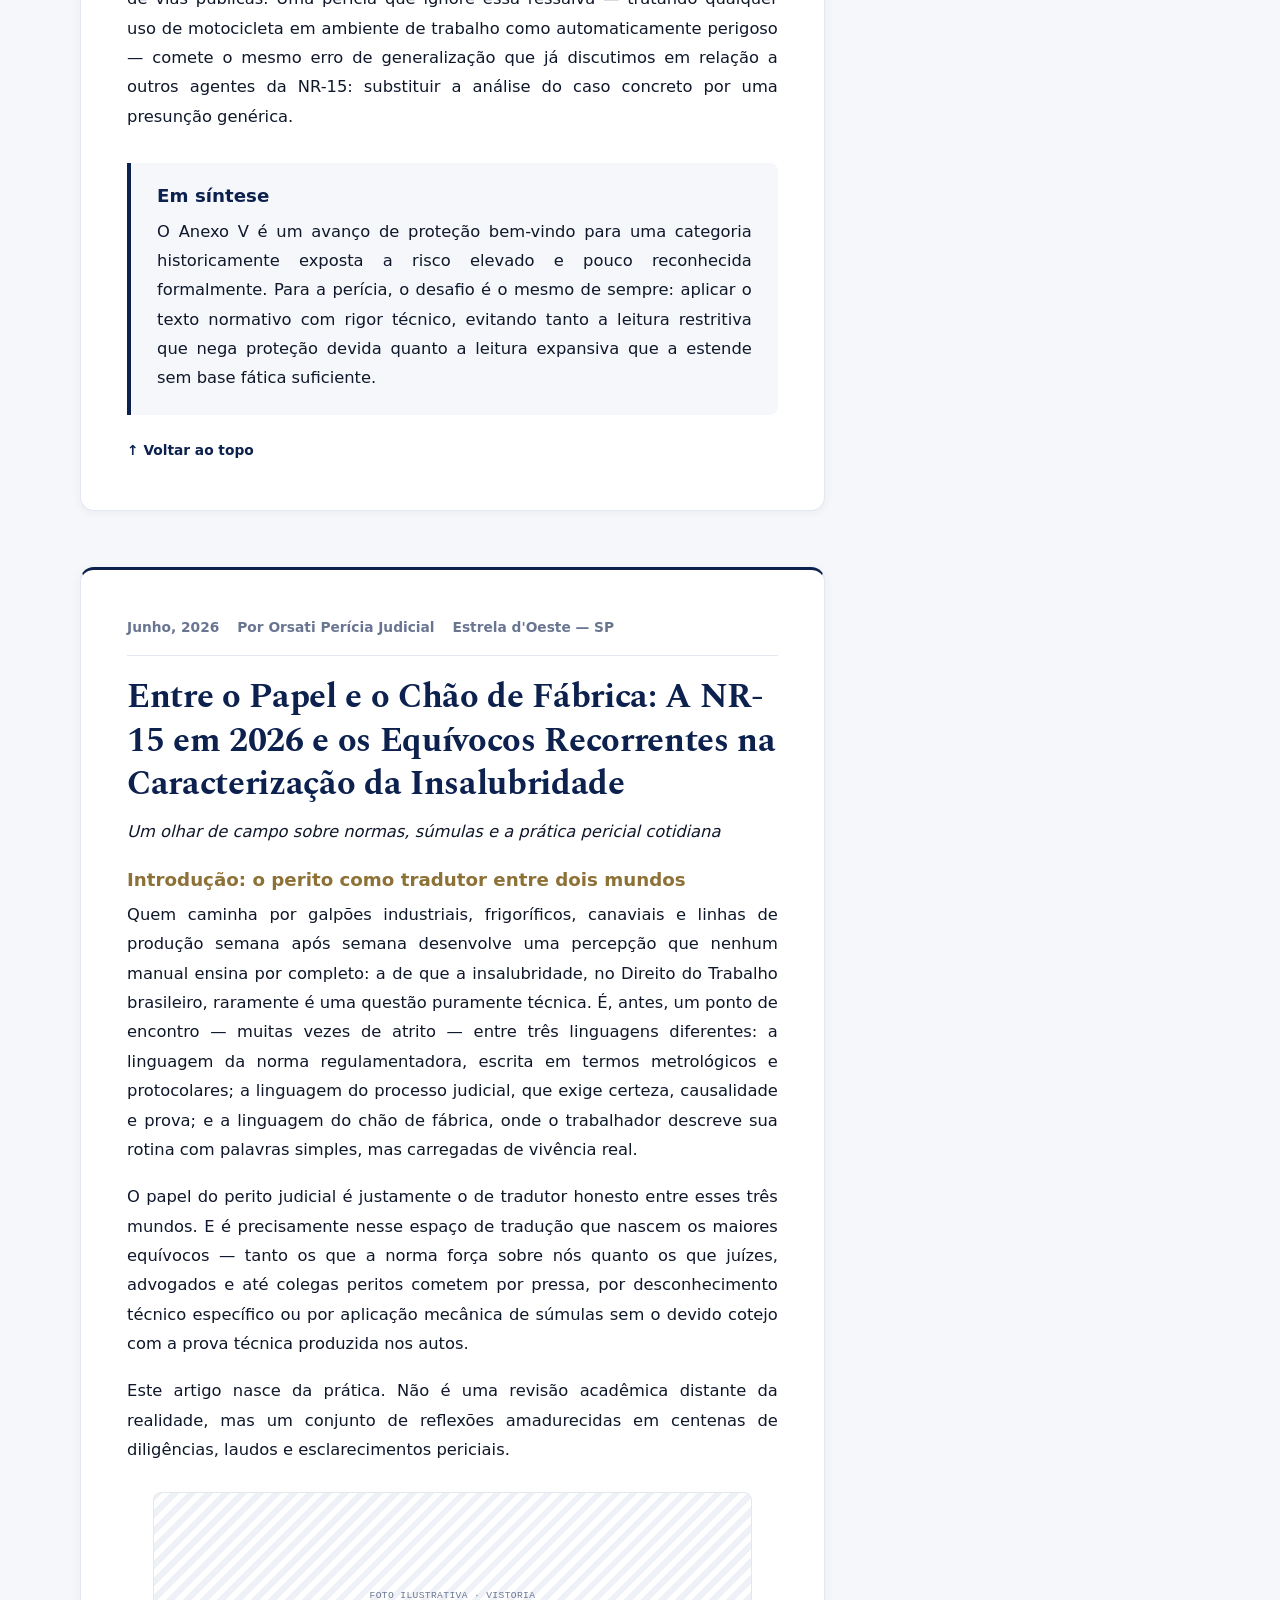
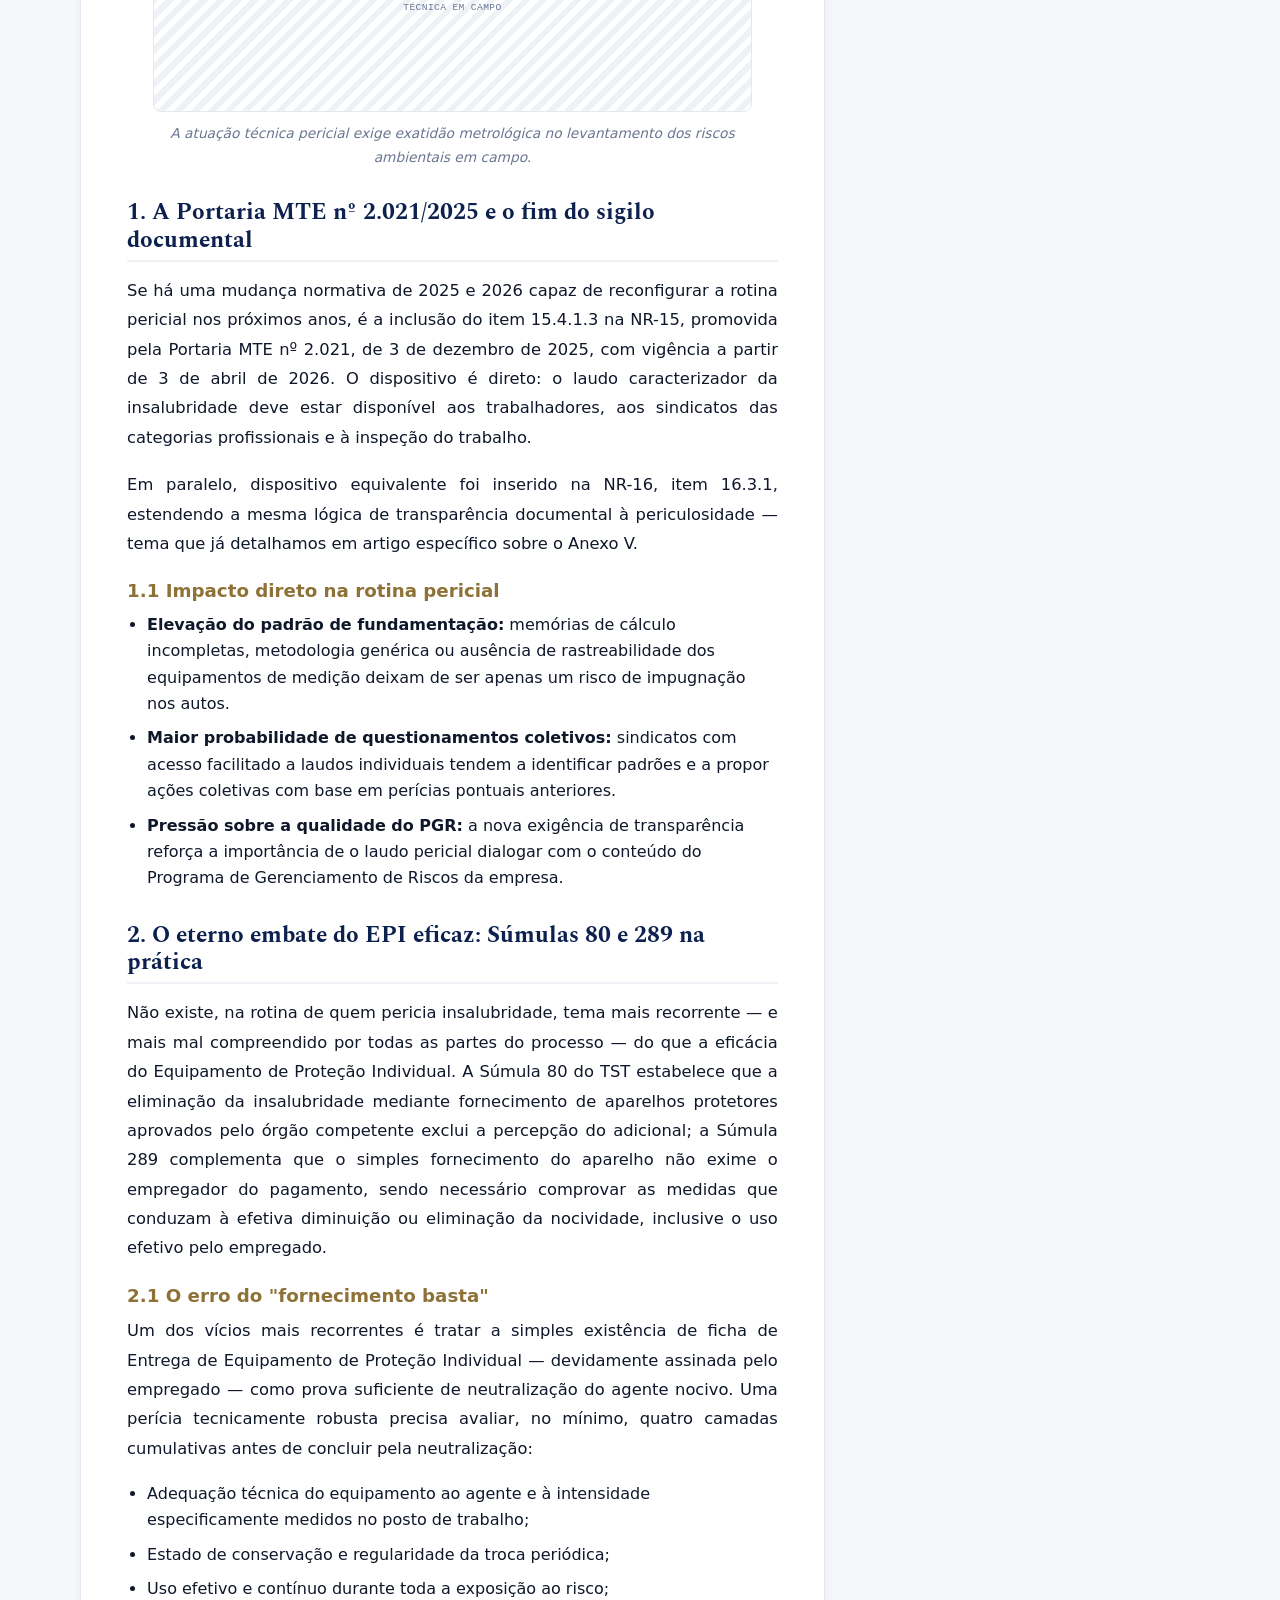
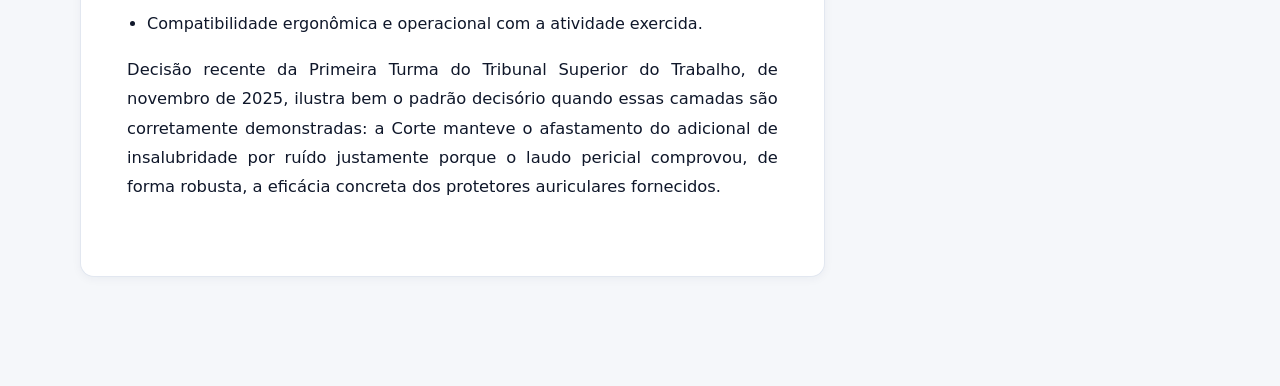
==== commit bbbd6ff4: "Ativa hero--fit com a faixa de credenciais visivel" ====
--- a/index.html
+++ b/index.html
@@ -3,14 +3,13 @@
 <head>
 <meta charset="UTF-8">
 <meta name="viewport" content="width=device-width, initial-scale=1.0">
-<title>Orsati | Perícia Judicial & Engenharia de Segurança do Trabalho</title>
-<meta name="description" content="Weisner Orsati — Perito Judicial e Assistente Técnico em Insalubridade (NR-15) e Periculosidade (NR-16). Atuação em Varas do Trabalho, Cíveis e Federais em SP, MS e MG.">
+<title>Bloco Técnico | Orsati Perícia Judicial</title>
+<meta name="description" content="Análises periciais sobre NR-15, NR-16 e a prática de insalubridade e periculosidade nos tribunais do trabalho.">
 <link rel="icon" type="image/svg+xml" href="./Images/LogoFav.svg">
 <link rel="preconnect" href="https://fonts.googleapis.com">
 <link rel="preconnect" href="https://fonts.gstatic.com" crossorigin>
 <link href="https://fonts.googleapis.com/css2?family=Spectral:wght@400;600;700&display=swap" rel="stylesheet">
 <link rel="stylesheet" href="style.css">
-<script src="./image-slot.js"></script>
 </head>
 <body>
 
@@ -24,873 +23,222 @@
     </div>
 
     <nav class="nav" aria-label="Navegação principal">
-        <a class="nav__link" href="#areas-atuacao">Atuação</a>
-        <a class="nav__link" href="#quem-sou-eu">Quem sou eu</a>
-        <a class="nav__link" href="#qualificacao-tecnica">Credenciais</a>
-        <a class="nav__link" href="#equipamentos-tecnicos">Instrumental</a>
+        <a class="nav__link" href="index.html">Página Inicial</a>
+        <a class="nav__link" href="guia-epi.html">Central de EPIs</a>
+        <a class="nav__link is-active" href="bloco-tecnico.html">Bloco Técnico</a>
         <div class="nav__dropdown">
             <button class="nav__link nav__dropdown-trigger" type="button" aria-haspopup="true" aria-expanded="false">
                 Recursos Técnicos
                 <svg width="12" height="12" viewBox="0 0 24 24" fill="none" stroke="currentColor" stroke-width="2.5" stroke-linecap="round" stroke-linejoin="round"><polyline points="6 9 12 15 18 9"></polyline></svg>
             </button>
             <div class="nav__dropdown-menu">
-                <a href="guia-epi.html" target="_blank">Central Técnica de EPIs</a>
-                <a href="bloco-tecnico.html">Bloco Técnico (Artigos)</a>
-                <a href="#download-planilha-premium">Planilha de Gestão de EPIs</a>
+                <a href="index.html#download-planilha-premium">Planilha de Gestão de EPIs</a>
+                <a href="index.html#equipamentos-tecnicos">Equipamentos &amp; Metrologia</a>
                 <hr>
                 <a href="https://caepi.trabalho.gov.br/internet/consultacainternet.aspx" target="_blank" rel="noopener noreferrer">Consultar CA (MTE) ↗</a>
             </div>
         </div>
-        <a class="nav__link" href="#contato">Contato</a>
+        <a class="nav__link" href="index.html#contato">Contato</a>
     </nav>
 
     <div class="header__actions">
-        <a href="guia-epi.html" target="_blank" class="btn btn--gold btn--sm">Central Técnica EPI</a>
+        <a href="index.html#contato" class="btn btn--gold btn--sm">Solicitar Assistência</a>
         <button class="nav-mobile__trigger" id="menuMobileTrigger" aria-label="Abrir menu" aria-haspopup="true" aria-expanded="false">
             <span></span><span></span><span></span>
         </button>
     </div>
 
     <nav class="nav-mobile__panel" id="menuMobilePanel" aria-label="Navegação principal (mobile)">
-        <a href="#areas-atuacao">Atuação</a>
-        <a href="#quem-sou-eu">Quem sou eu</a>
-        <a href="#qualificacao-tecnica">Credenciais</a>
-        <a href="#equipamentos-tecnicos">Instrumental</a>
-        <a href="guia-epi.html" target="_blank">Central Técnica de EPIs</a>
-        <a href="bloco-tecnico.html">Bloco Técnico (Artigos)</a>
-        <a href="#download-planilha-premium">Planilha de Gestão de EPIs</a>
+        <a href="index.html">Página Inicial</a>
+        <a href="guia-epi.html">Central de EPIs</a>
+        <a href="bloco-tecnico.html" class="is-active">Bloco Técnico</a>
+        <a href="index.html#download-planilha-premium">Planilha de Gestão de EPIs</a>
         <a href="https://caepi.trabalho.gov.br/internet/consultacainternet.aspx" target="_blank" rel="noopener noreferrer">Consultar CA (MTE)</a>
-        <a href="#contato">Contato</a>
+        <a href="index.html#contato">Contato</a>
     </nav>
 </header>
 
-<nav class="spine" id="trilha" aria-label="Índice da página">
-    <a class="spine__item" href="#areas-atuacao"><span class="spine__label">Atuação</span><span class="spine__dot"></span></a>
-    <a class="spine__item" href="#quem-sou-eu"><span class="spine__label">Quem sou eu</span><span class="spine__dot"></span></a>
-    <a class="spine__item" href="#qualificacao-tecnica"><span class="spine__label">Credenciais</span><span class="spine__dot"></span></a>
-    <a class="spine__item" href="#equipamentos-tecnicos"><span class="spine__label">Instrumental</span><span class="spine__dot"></span></a>
-    <a class="spine__item" href="#artigos-home"><span class="spine__label">Bloco Técnico</span><span class="spine__dot"></span></a>
-    <a class="spine__item" href="#download-planilha-premium"><span class="spine__label">Planilha EPI</span><span class="spine__dot"></span></a>
-    <a class="spine__item" href="#contato"><span class="spine__label">Contato</span><span class="spine__dot"></span></a>
-</nav>
-
-<main>
-
-    <!-- ============================ HERO ============================ -->
-    <section class="hero hero--fit band--seamless on-dark" id="topo" data-screen-label="Hero">
-        <div class="hero__media">
-            <video class="hero__video parallax" id="videoHero" autoplay muted loop playsinline poster="./Images/Orsati Foto 15.jpeg">
-                <source src="./Images/VideoFundo.mp4" type="video/mp4">
-            </video>
-        </div>
-        <div class="hero__scrim"></div>
-
-        <div class="wrap">
-            <div class="hero__grid">
-                <div>
-                    <span class="eyebrow eyebrow--left">Perícia Judicial &amp; Assistência Técnica</span>
-                    <h1>Defesa Técnica e <span class="hero__mark">Blindagem Jurídica</span></h1>
-                    <p class="hero__lead">
-                        Atuação estratégica de <strong>Weisner Orsati Rodrigues</strong> em perícias trabalhistas complexas.
-                        Neutralização de passivos em <strong>Insalubridade (NR-15)</strong> e
-                        <strong>Periculosidade (NR-16)</strong>, como também <strong>Perícias Grafotécnicas</strong> por meio de rigor metodológico e fundamentação técnica irrefutável.
-                    </p>
-                    <div class="hero__ctas">
-                        <a href="#contato" class="btn btn--gold">
-                            Solicitar Assistência Técnica
-                            <svg width="18" height="18" viewBox="0 0 24 24" fill="none" stroke="currentColor" stroke-width="2.5" stroke-linecap="round" stroke-linejoin="round"><line x1="5" y1="12" x2="19" y2="12"></line><polyline points="12 5 19 12 12 19"></polyline></svg>
-                        </a>
-                        <a href="#qualificacao-tecnica" class="btn btn--ghost">Ver acervo e credenciais</a>
-                    </div>
-                </div>
-
-                <div class="frame">
-                    <div class="frame__inner">
-                        <img src="./Images/Orsati Foto 15.jpeg" alt="Weisner Orsati — Perito Judicial e Assistente Técnico">
-                    </div>
-                </div>
-            </div>
-        </div>
-    </section>
-
-    <!-- ===================== 01 ÁREAS DE ATUAÇÃO ===================== -->
-    <section class="band band--dark on-dark" id="areas-atuacao" data-screen-label="Áreas de Atuação">
-        <div class="wrap">
-            
-<!-- FACTBAR ANIMADO (CAPACETE 3D E PLACAR) -->
-            <div class="reveal-factbar reveal">
-                <div class="factbar-doors">
-                    <div class="factbar-door factbar-door--left"></div>
-                    <div class="factbar-door factbar-door--right"></div>
-                    <div class="factbar-icon">
-                        <!-- Ícone de capacete com gradientes 3D -->
-                        <svg width="64" height="64" viewBox="0 0 64 64" fill="none" xmlns="http://www.w3.org/2000/svg">
-                            <defs>
-                                <linearGradient id="helmetGrad" x1="16" y1="10" x2="48" y2="48" gradientUnits="userSpaceOnUse">
-                                    <stop offset="0%" stop-color="#ffd700" />
-                                    <stop offset="70%" stop-color="#d4af37" />
-                                    <stop offset="100%" stop-color="#aa8015" />
-                                </linearGradient>
-                                <linearGradient id="brimGrad" x1="0" y1="48" x2="64" y2="48" gradientUnits="userSpaceOnUse">
-                                    <stop offset="0%" stop-color="#b99a5b" />
-                                    <stop offset="50%" stop-color="#ffe600" />
-                                    <stop offset="100%" stop-color="#b99a5b" />
-                                </linearGradient>
-                            </defs>
-                            <!-- Sombra base para dar profundidade -->
-                            <path d="M 6 54 Q 32 62 58 54 Q 60 56 58 58 Q 32 66 6 58 Q 4 56 6 54 Z" fill="rgba(0,0,0,0.4)" />
-                            <!-- Aba do capacete -->
-                            <path d="M 4 48 Q 32 36 60 48 Q 62 50 60 52 Q 32 58 4 52 Q 2 50 4 48 Z" fill="url(#brimGrad)" />
-                            <!-- Cúpula do capacete -->
-                            <path d="M 12 44 C 12 20 20 10 32 10 C 44 10 52 20 52 44 Z" fill="url(#helmetGrad)" />
-                            <!-- Detalhe superior (Aresta do capacete simulando luz) -->
-                            <path d="M 28 10 L 36 10 L 36 44 L 28 44 Z" fill="rgba(255,255,255,0.25)" />
-                            <path d="M 30 10 L 34 10 L 34 44 L 30 44 Z" fill="rgba(255,255,255,0.4)" />
-                        </svg>
-                    </div>
-                    <div class="factbar__grid">
-                        <div class="factbar__item">
-                            <span class="factbar__k">Atuação pericial</span>
-                            <span class="factbar__v">Desde 2015</span>
-                            <span class="factbar__s">Varas Federais, Cíveis e Trabalhistas</span>
-                        </div>
-                        <div class="factbar__item">
-                            <span class="factbar__k">Conselho de classe</span>
-                            <span class="factbar__v">CREA</span>
-                            <span class="factbar__s">Atuação habilitada</span>
-                        </div>
-                        <div class="factbar__item">
-                            <span class="factbar__k">Registro ministerial</span>
-                            <span class="factbar__v">MTE</span>
-                            <span class="factbar__s">Segurança no Trabalho</span>
-                        </div>
-                        <div class="factbar__item">
-                            <span class="factbar__k">Jurisdição</span>
-                            <span class="factbar__v">SP, MS e MG</span>
-                            <span class="factbar__s">+30 comarcas e varas</span>
-                        </div>
-                    </div>
-                </div>
-            </div>
-            <!-- FIM FACTBAR -->
-
-            <div class="sec-head reveal">
-                <span class="eyebrow"><span class="eyebrow__num">01</span> Especialidades Técnicas</span>
-                <h2 class="sec-title">Áreas de Atuação &amp; Competências</h2>
-                <div class="sec-rule"></div>
-            </div>
-
-            <div class="grid grid--4" data-stagger>
-                <article class="comp-card card--glass card--lift reveal">
-                    <div class="comp-card__icon">
-                        <svg width="50" height="50" viewBox="0 0 24 24" fill="none" stroke="currentColor" stroke-width="1.5" stroke-linecap="round" stroke-linejoin="round"><path d="M12 20h9"></path><path d="M16.5 3.5a2.121 2.121 0 0 1 3 3L7 19l-4 1 1-4L16.5 3.5z"></path></svg>
-                    </div>
-                    <h3>Perícia Grafotécnica</h3>
-                    <p>Análise rigorosa de autoria gráfica, falsificações de assinaturas e exames documentoscópicos com base em leis e diretrizes técnicas fundamentadas.</p>
-                </article>
-
-                <article class="comp-card card--glass card--lift reveal">
-                    <div class="comp-card__icon">
-                        <svg width="50" height="50" viewBox="0 0 24 24" fill="none" stroke="currentColor" stroke-width="1.5" stroke-linecap="round" stroke-linejoin="round"><path d="m16 16 3-8 3 8c-.87.65-1.92 1-3 1s-2.13-.35-3-1Z"></path><path d="m2 16 3-8 3 8c-.87.65-1.92 1-3 1s-2.13-.35-3-1Z"></path><path d="M7 21h10"></path><path d="M12 3v18"></path><path d="M3 7h2c2 0 5-1 7-2 2 1 5 2 7 2h2"></path></svg>
-                    </div>
-                    <h3>Perícias Judiciais</h3>
-                    <p>Atuação como Perito do Juízo ou Assistente Técnico. Elaboração estratégica de quesitos, pareceres e acompanhamento de diligências processuais.</p>
-                </article>
-
-                <article class="comp-card card--glass card--lift reveal">
-                    <div class="comp-card__icon">
-                        <img 
-                            src="./Images/Icons/EPIs.png" 
-                            alt="Ícone Higiene Ocupacional" 
-                            style="
-                                width: 50px; 
-                                height: 50px; 
-                                object-fit: contain; 
-                                display: block; 
-                                filter: brightness(0) saturate(100%) invert(79%) sepia(21%) saturate(543%) hue-rotate(359deg) brightness(91%) contrast(87%);
-                            "
-                        >
-                    </div>
-                    <h3>Higiene Ocupacional</h3>
-                    <p>Avaliações de agentes ambientais (físicos, químicos e biológicos). Identificação, análise técnica e mitigação ativa de riscos à saúde do trabalhador.</p>
-                </article>
-
-                <article class="comp-card card--glass card--lift reveal">
-                    <div class="comp-card__icon">
-                        <svg width="50" height="50" viewBox="0 0 24 24" fill="none" stroke="currentColor" stroke-width="1.5" stroke-linecap="round" stroke-linejoin="round"><path d="M14 2H6a2 2 0 0 0-2 2v16a2 2 0 0 0 2 2h12a2 2 0 0 0 2-2V8z"></path><polyline points="14 2 14 8 20 8"></polyline><line x1="16" y1="13" x2="8" y2="13"></line><line x1="16" y1="17" x2="8" y2="17"></line></svg>
-                    </div>
-                    <h3>Laudos &amp; NRs</h3>
-                    <p>Estruturação analítica de LTCAT, PGR, laudos de Insalubridade e Periculosidade (NR-15 e NR-16) com alta segurança metodológica corporativa.</p>
-                </article>
-            </div>
-        </div>
-    </section>
-
-    <!-- ======================= 02 QUEM SOU EU ======================= -->
-    <section class="band band--paper" id="quem-sou-eu" data-screen-label="Quem sou eu">
-        <div class="wrap">
-            <div class="about">
-                <div class="about__media reveal">
-                    <div class="frame frame--left">
-                        <div class="frame__inner">
-                            <img src="./Images/Orsati Foto 19.jpeg" alt="Weisner Orsati Rodrigues — Perito Judicial">
-                        </div>
-                    </div>
-                </div>
-
-                <div class="reveal" style="--i:1">
-                    <div class="sec-head sec-head--left" style="margin-bottom:0">
-                        <span class="eyebrow"><span class="eyebrow__num">02</span> Autoridade &amp; Corpo Técnico</span>
-                        <h2 class="sec-title">Engenharia de Segurança &amp; Perícia Especializada</h2>
-                    </div>
-
-                    <div class="prose" style="margin-top:24px">
-                        <p>Com trajetória sólida como <strong>Perito Judicial desde 2015</strong> em diversas comarcas e Varas do Trabalho nos estados de São Paulo, Mato Grosso do Sul e Minas Gerais, <strong>Weisner Orsati Rodrigues</strong> alia rigor metodológico científico e profunda conformidade com a legislação trabalhista vigente.</p>
-                        <p>Atuando como Assistente Técnico para departamentos jurídicos e empresas, o foco reside na neutralização de passivos infundados de <strong>Insalubridade (NR-15)</strong> e <strong>Periculosidade (NR-16)</strong>. A metodologia abrange a formulação de quesitos estratégicos, acompanhamento ostensivo na diligência pericial e emissão de pareceres de alta densidade técnica capazes de desconstituir laudos desfavoráveis.</p>
-                        <p>A atuação técnica se estende também à <strong>Perícia Grafotécnica e Documentoscopia</strong>, com exames de autoria gráfica, falsificação de assinaturas e confronto documental conduzidos com o mesmo rigor metodológico aplicado às perícias de insalubridade e periculosidade.</p>
-                    </div>
-
-                    <div class="about__split">
-                        <div>
-                            <h4>Pareceres &amp; Impugnações</h4>
-                            <p>Contraprovas técnicas consistentes para fundamentar a tese defensiva nos autos.</p>
-                        </div>
-                        <div>
-                            <h4>Auditoria Preventiva</h4>
-                            <p>Avaliação de riscos, conformidade de EPIs e gestão do PGR para prevenir contingências.</p>
-                        </div>
-                    </div>
-                </div>
-            </div>
-        </div>
-    </section>
-
-    <!-- ========================== GALERIA ========================== -->
-    <section class="band band--dark" data-screen-label="Galeria" style="padding:30px 0">
-    <div class="filmstrip">
-        <div class="filmstrip__row" data-parallax-dir="1" data-base="0">
-            <div class="filmstrip__item" style="width:300px">
-                <img src="./Images/Orsati Foto 1.jpg" alt="foto · perícia em campo" style="width:100%; height:100%; object-fit:cover; border-radius:10px; display:block;">
-            </div>
-            <div class="filmstrip__item" style="width:220px">
-                <img src="./Images/Orsati Foto 2.jpg" alt="foto · Dr. Weisner" style="width:100%; height:100%; object-fit:cover; border-radius:10px; display:block;">
-            </div>
-            <div class="filmstrip__item" style="width:340px">
-                <img src="./Images/Orsati Foto 3.jpg" alt="foto · escritório" style="width:100%; height:100%; object-fit:cover; border-radius:10px; display:block;">
-            </div>
-            <div class="filmstrip__item" style="width:260px">
-                <img src="./Images/Orsati Foto 4.jpg" alt="foto · equipamento em uso" style="width:100%; height:100%; object-fit:cover; border-radius:10px; display:block;">
-            </div>
-            <div class="filmstrip__item" style="width:300px">
-                <img src="./Images/Orsati Foto 5.jpg" alt="foto · diligência" style="width:100%; height:100%; object-fit:cover; border-radius:10px; display:block;">
-            </div>
-        </div>
-        <div class="filmstrip__row" data-parallax-dir="-1" data-base="-70">
-            <div class="filmstrip__item" style="width:260px">
-                <img src="./Images/Orsati Foto 6.jpg" alt="foto · vistoria técnica" style="width:100%; height:100%; object-fit:cover; border-radius:10px; display:block;">
-            </div>
-            <div class="filmstrip__item" style="width:320px">
-                <img src="./Images/Orsati Foto 13.jpg" alt="foto · equipe" style="width:100%; height:100%; object-fit:cover; border-radius:10px; display:block;">
-            </div>
-            <div class="filmstrip__item" style="width:220px">
-                <img src="./Images/Orsati Foto 8.jpg" alt="foto · documento em análise" style="width:100%; height:100%; object-fit:cover; border-radius:10px; display:block;">
-            </div>
-            <div class="filmstrip__item" style="width:300px">
-                <img src="./Images/Orsati Foto 11.jpg" alt="foto · instrumentação" style="width:100%; height:100%; object-fit:cover; border-radius:10px; display:block;">
-            </div>
-            <div class="filmstrip__item" style="width:260px">
-                <img src="./Images/Orsati Foto 10.jpg" alt="foto · atendimento" style="width:100%; height:100%; object-fit:cover; border-radius:10px; display:block;">
-            </div>
-        </div>
+<section class="page-hero band--deep on-dark">
+    <div class="wrap">
+        <a href="index.html" class="crumb">
+            <svg xmlns="http://www.w3.org/2000/svg" width="13" height="13" fill="currentColor" viewBox="0 0 16 16"><path fill-rule="evenodd" d="M15 8a.5.5 0 0 0-.5-.5H2.707l3.147-3.146a.5.5 0 1 0-.708-.708l-4 4a.5.5 0 0 0 0 .708l4 4a.5.5 0 0 0 .708-.708L2.707 8.5H14.5A.5.5 0 0 0 15 8z"/></svg>
+            Retornar ao Hub
+        </a>
+        <h1>Bloco Técnico</h1>
+        <p>Conhecimento Aplicado — leitura pericial das normas regulamentadoras, súmulas e mudanças recentes em insalubridade e periculosidade.</p>
     </div>
 </section>
 
-    <!-- =================== 03 QUALIFICAÇÃO TÉCNICA =================== -->
-    <section class="band band--deep on-dark" id="qualificacao-tecnica" data-screen-label="Qualificação Técnica">
-        <div class="wrap wrap--wide">
-            <div class="sec-head reveal">
-                <span class="eyebrow"><span class="eyebrow__num">03</span> Registro &amp; Credenciais Oficiais</span>
-                <h2 class="sec-title">Qualificação Técnica &amp; Acervo Profissional</h2>
-                <div class="sec-rule"></div>
-                <p class="sec-lead">Solidez acadêmica em Engenharia, registros profissionais homologados e atuação pericial contínua desde 2015 em dezenas de Varas do Trabalho, Cíveis e Federais.</p>
+<main>
+    <section class="band band--paper" id="artigos">
+        <div class="wrap">
+            <div class="article-hub-grid">
+
+                <a class="article-tile article-tile--feature" href="#artigo-transparencia">
+                    <span class="article-tile__accent"></span>
+                    <div class="article-tile__body">
+                        <div class="article-tile__meta"><span>Destaque</span><span>Agosto, 2026</span><span>NR-15 &amp; Compliance</span></div>
+                        <h3>Transparência Documental na Prática: Quatro Meses de Vigência do Item 15.4.1.3 da NR-15</h3>
+                        <p>Desde abril, laudos de insalubridade circulam entre sindicatos e fiscalização do trabalho. O que a rotina pericial já revelou sobre os efeitos reais dessa mudança — e o que empresas e peritos precisam ajustar agora.</p>
+                        <span class="btn btn--navy btn--sm">Ler Artigo Completo →</span>
+                    </div>
+                </a>
+
+                <a class="article-tile" href="#artigo-motociclistas">
+                    <span class="article-tile__accent"></span>
+                    <div class="article-tile__body">
+                        <div class="article-tile__meta"><span>Julho, 2026</span><span>NR-16</span></div>
+                        <h3>Periculosidade para Motociclistas: o Que Muda com o Anexo V da NR-16</h3>
+                        <p>Entregadores e motociclistas profissionais passam a ter direito ao adicional de 30%. Os critérios periciais para distinguir uso eventual de instrumento de trabalho.</p>
+                        <span class="btn btn--outline btn--sm">Ler Artigo Completo →</span>
+                    </div>
+                </a>
+
+                <a class="article-tile" href="#artigo-nr15">
+                    <span class="article-tile__accent"></span>
+                    <div class="article-tile__body">
+                        <div class="article-tile__meta"><span>Junho, 2026</span><span>NR-15 &amp; Prática Pericial</span></div>
+                        <h3>Entre o Papel e o Chão de Fábrica: A NR-15 em 2026</h3>
+                        <p>Os equívocos recorrentes na caracterização da insalubridade — de EPIs mal avaliados a agentes químicos diluídos abaixo do limite de quantificação.</p>
+                        <span class="btn btn--outline btn--sm">Ler Artigo Completo →</span>
+                    </div>
+                </a>
+
             </div>
 
-            <div class="grid grid--4" data-stagger style="margin-bottom:clamp(28px,3vw,46px)">
-                <div class="badge-card card--glass card--lift reveal">
-                    <div class="icon-badge icon-badge--dark icon-badge--round">
-                        <svg width="22" height="22" viewBox="0 0 24 24" fill="none" stroke="currentColor" stroke-width="2" stroke-linecap="round" stroke-linejoin="round"><path d="M12 22s8-4 8-10V5l-8-3-8 3v7c0 6 8 10 8 10z"></path></svg>
-                    </div>
-                    <span class="badge-card__k">Conselho de Classe</span>
-                    <span class="badge-card__v">CREA</span>
-                    <span class="badge-card__s">Atuação Habilitada</span>
-                </div>
-
-                <div class="badge-card card--glass card--lift reveal">
-                    <div class="icon-badge icon-badge--dark icon-badge--round">
-                        <svg width="22" height="22" viewBox="0 0 24 24" fill="none" stroke="currentColor" stroke-width="2" stroke-linecap="round" stroke-linejoin="round"><path d="M14 2H6a2 2 0 0 0-2 2v16a2 2 0 0 0 2 2h12a2 2 0 0 0 2-2V8z"></path><polyline points="14 2 14 8 20 8"></polyline><line x1="16" y1="13" x2="8" y2="13"></line><line x1="16" y1="17" x2="8" y2="17"></line></svg>
-                    </div>
-                    <span class="badge-card__k">Registro Ministerial</span>
-                    <span class="badge-card__v">MTE</span>
-                    <span class="badge-card__s">Segurança no Trabalho</span>
-                </div>
-
-                <div class="badge-card card--glass card--lift reveal">
-                    <div class="icon-badge icon-badge--dark icon-badge--round">
-                        <svg width="22" height="22" viewBox="0 0 24 24" fill="none" stroke="currentColor" stroke-width="2" stroke-linecap="round" stroke-linejoin="round"><rect x="3" y="4" width="18" height="18" rx="2" ry="2"></rect><line x1="16" y1="2" x2="16" y2="6"></line><line x1="8" y1="2" x2="8" y2="6"></line><line x1="3" y1="10" x2="21" y2="10"></line></svg>
-                    </div>
-                    <span class="badge-card__k">Atuação Pericial</span>
-                    <span class="badge-card__v">Desde Dezembro / 2015</span>
-                    <span class="badge-card__s">Varas Federais e Estaduais</span>
-                </div>
-
-                <div class="badge-card card--glass card--lift reveal">
-                    <div class="icon-badge icon-badge--dark icon-badge--round">
-                        <svg width="22" height="22" viewBox="0 0 24 24" fill="none" stroke="currentColor" stroke-width="2" stroke-linecap="round" stroke-linejoin="round"><circle cx="12" cy="10" r="3"></circle><path d="M12 21.7C17.3 17 20 13 20 10a8 8 0 1 0-16 0c0 3 2.7 7 8 11.7z"></path></svg>
-                    </div>
-                    <span class="badge-card__k">Jurisdição</span>
-                    <span class="badge-card__v">SP, MS e MG</span>
-                    <span class="badge-card__s">+30 Comarcas e Varas</span>
-                </div>
-            </div>
-
-            <div class="grid quali-split" style="grid-template-columns:1fr 1.35fr">
-                <div class="stack">
-                    <div class="panel card--glass reveal">
-                        <div class="panel__head">
-                            <div class="icon-badge icon-badge--dark">
-                                <svg width="24" height="24" viewBox="0 0 24 24" fill="none" stroke="currentColor" stroke-width="2" stroke-linecap="round" stroke-linejoin="round"><path d="M22 10v6M2 10l10-5 10 5-10 5z"></path><path d="M6 12v5c3 3 9 3 12 0v-5"></path></svg>
-                            </div>
-                            <div>
-                                <h3>Formação Acadêmica</h3>
-                                <span>Graduações &amp; Titulações Técnicas</span>
-                            </div>
-                        </div>
-
-                        <div class="timeline">
-                            <div class="timeline__item timeline__item--strong">
-                                <h4>Pós-Graduação em Engenharia de Segurança do Trabalho</h4>
-                                <p>UnyPública</p>
-                            </div>
-                            <div class="timeline__item timeline__item--strong">
-                                <h4>Graduação em Engenharia Ambiental e Sanitária</h4>
-                                <p>Prominas / Única</p>
-                            </div>
-                            <div class="timeline__item">
-                                <h4>Graduação em Tecnologia em Segurança no Trabalho</h4>
-                                <p>Universidade Paulista – UNIP</p>
-                            </div>
-                            <div class="timeline__item">
-                                <h4>Técnico em Segurança do Trabalho</h4>
-                                <p>Fundação Educacional de Fernandópolis – FEF</p>
-                            </div>
-                            <div class="timeline__item">
-                                <h4>Curso de Perícia Grafotécnica</h4>
-                                <p>Nero Perícias</p>
-                            </div>
-                        </div>
-                    </div>
-
-                    <div class="panel card--glass reveal" style="--i:1">
-                        <div class="panel__head">
-                            <div class="icon-badge icon-badge--dark">
-                                <svg width="24" height="24" viewBox="0 0 24 24" fill="none" stroke="currentColor" stroke-width="2" stroke-linecap="round" stroke-linejoin="round"><circle cx="12" cy="8" r="6"></circle><path d="M15.477 12.89 17 22l-5-3-5 3 1.523-9.11"></path></svg>
-                            </div>
-                            <div>
-                                <h3>Especializações &amp; Normas</h3>
-                                <span>Capacitação Técnica Continuada</span>
-                            </div>
-                        </div>
-
-                        <ul class="checklist">
-                            <li><span><strong>Prática para Perito Judicial:</strong> Instrução técnica processual, quesitos e laudos.</span></li>
-                            <li><span><strong>NR-15 Avançado (Insalubridade):</strong> Avaliação quantitativa e qualitativa dos agentes físicos, químicos e biológicos, dos Anexos 1 ao 14</span></li>
-                            <li><span><strong>NR-16 Avançado (Periculosidade):</strong> Inflamáveis, explosivos, eletricidade e agentes perigosos, de todos os anexos.</span></li>
-                            <li><span><strong>NR-12 Avançado:</strong> Proteção e segurança em máquinas e equipamentos industriais.</span></li>
-                            <li><span><strong>NR-33 &amp; NR-35:</strong> Espaços confinados e trabalho em altura com gestão preventiva.</span></li>
-                            <li><span><strong>Docência &amp; Palestras Técnicas:</strong> Ministrante convidado na ETEC de Fernandópolis/SP e outros.</span></li>
-                            <li><span><strong>Demais NRs:</strong> Além de aplicar toda a metodologia técnica para cada caso, este perito ministra palestras técnicas acerca das NRs.</span></li>
-                        </ul>
-                    </div>
-                </div>
-
-                <div class="stack">
-                    <div class="panel card--glass reveal" style="--i:1">
-                        <div class="panel__head">
-                            <div class="icon-badge icon-badge--dark">
-                                <svg width="24" height="24" viewBox="0 0 24 24" fill="none" stroke="currentColor" stroke-width="2" stroke-linecap="round" stroke-linejoin="round"><line x1="3" y1="22" x2="21" y2="22"></line><line x1="6" y1="18" x2="6" y2="11"></line><line x1="10" y1="18" x2="10" y2="11"></line><line x1="14" y1="18" x2="14" y2="11"></line><line x1="18" y1="18" x2="18" y2="11"></line><polygon points="12 2 20 7 4 7"></polygon></svg>
-                            </div>
-                            <div>
-                                <h3>Acervo Pericial nos Tribunais</h3>
-                                <span>Histórico Consolidado de Diligências e Laudos</span>
-                            </div>
-                        </div>
-
-                        <p style="color:var(--on-dark-soft);font-size:0.92rem;margin-bottom:20px">Nomeações pelo Poder Judiciário e atuações estratégicas em assistência técnica de defesa:</p>
-
-                        <div class="courts">
-                            <div class="courts__col">
-                                <div class="courts__title">
-                                    <svg width="16" height="16" viewBox="0 0 24 24" fill="none" stroke="#b99a5b" stroke-width="2.2" stroke-linecap="round" stroke-linejoin="round"><path d="m14 13-7.5 7.5c-.83.83-2.17.83-3 0a2.12 2.12 0 0 1 0-3L11 10"></path><path d="m16 16 6-6"></path><path d="m8 8 6-6"></path><path d="m9 7 8 8"></path><path d="m21 11-8-8"></path></svg>
-                                    <span>Varas do Trabalho</span>
-                                </div>
-                                <span class="courts__sub">TRT 15ª • TRT 24ª • TRT 3ª</span>
-                                <ul class="courts__list">
-                                    <li><strong>Campo Grande / MS</strong> (1ª à 6ª)</li>
-                                    <li><strong>Jales / SP</strong></li>
-                                    <li><strong>Paranaíba / MS</strong></li>
-                                    <li><strong>Chapadão do Sul / MS</strong></li>
-                                    <li><strong>Rio Brilhante / MS</strong></li>
-                                    <li><strong>Ponta Porã / MS</strong></li>
-                                    <li><strong>Fátima do Sul / MS</strong></li>
-                                    <li><strong>Naviraí / MS</strong></li>
-                                    <li><strong>Amambai / MS</strong></li>
-                                    <li><strong>São Gabriel do Oeste / MS</strong></li>
-                                    <li><strong>Iturama / MG</strong></li>
-                                </ul>
-                            </div>
-
-                            <div class="courts__col">
-                                <div class="courts__title">
-                                    <svg width="16" height="16" viewBox="0 0 24 24" fill="none" stroke="#b99a5b" stroke-width="2.2" stroke-linecap="round" stroke-linejoin="round"><line x1="18" y1="20" x2="18" y2="10"></line><line x1="12" y1="20" x2="12" y2="4"></line><line x1="6" y1="20" x2="6" y2="14"></line></svg>
-                                    <span>Varas Cíveis</span>
-                                </div>
-                                <span class="courts__sub">TJSP • TJMS • TJMG</span>
-                                <ul class="courts__list">
-                                    <li><strong>Fernandópolis / SP</strong> (1ª à 3ª)</li>
-                                    <li><strong>Mirassol / SP</strong> (1ª à 3ª)</li>
-                                    <li><strong>Votuporanga / SP</strong> (1ª à 4ª)</li>
-                                    <li><strong>Jales / SP</strong> (1ª à 5ª)</li>
-                                    <li><strong>Tanabi / SP</strong> (1ª e 2ª)</li>
-                                    <li><strong>Santa Fé do Sul / SP</strong></li>
-                                    <li><strong>Estrela D'Oeste / SP</strong></li>
-                                    <li><strong>Auriflama / SP</strong> e <strong>Ouroeste / SP</strong></li>
-                                    <li><strong>Urânia / SP</strong></li>
-                                    <li><strong>Aparecida do Taboado / MS</strong></li>
-                                    <li><strong>Paranaíba / MT</strong></li>
-                                    <li><strong>Chapadão do Sul / MS</strong></li>
-                                    <li><strong>Naviraí / MS</strong></li>
-                                    <li><strong>Iturama / MG</strong></li>
-                                </ul>
-                            </div>
-
-                            <div class="courts__col" style="justify-content:space-between">
-                                <div>
-                                    <div class="courts__title">
-                                        <svg width="16" height="16" viewBox="0 0 24 24" fill="none" stroke="#b99a5b" stroke-width="2.2" stroke-linecap="round" stroke-linejoin="round"><polygon points="12 2 15.09 8.26 22 9.27 17 14.14 18.18 21.02 12 17.77 5.82 21.02 7 14.14 2 9.27 8.91 8.26 12 2"></polygon></svg>
-                                        <span>Justiça Federal</span>
-                                    </div>
-                                    <span class="courts__sub" style="display:block">TRF 3ª Região</span>
-                                    <div class="courts__note">1ª Vara Federal da Subseção Judiciária de Jales / SP</div>
-                                </div>
-                                <div class="courts__note courts__note--dashed">
-                                    <span style="display:block;font-size:0.72rem;letter-spacing:0.08em;text-transform:uppercase;color:var(--gold-light)">Jurisdição Expandida</span>
-                                    <span style="display:block;font-size:0.78rem;color:var(--on-dark-mute);font-weight:600;margin-top:2px">Interior de SP, MS e Triângulo Mineiro</span>
-                                </div>
-                            </div>
-                        </div>
-                    </div>
-
-                    <div class="panel card--glass reveal" style="--i:2">
-                        <div class="panel__head">
-                            <div class="icon-badge icon-badge--dark">
-                                <svg width="24" height="24" viewBox="0 0 24 24" fill="none" stroke="currentColor" stroke-width="2" stroke-linecap="round" stroke-linejoin="round"><path d="M2 20a2 2 0 0 0 2 2h16a2 2 0 0 0 2-2V8l-7 5V8l-7 5V4a2 2 0 0 0-2-2H4a2 2 0 0 0-2 2Z"></path><path d="M17 18h1"></path><path d="M12 18h1"></path><path d="M7 18h1"></path></svg>
-                            </div>
-                            <div>
-                                <h3>Experiência em Grandes Corporações</h3>
-                                <span>Prática Operacional de Chão de Fábrica e Gestão de Riscos</span>
-                            </div>
-                        </div>
-
-                        <p style="color:var(--on-dark-soft);font-size:0.92rem;margin-bottom:18px">Vivência técnica em gestão de SESMT, higiene ocupacional e auditorias sob normas internacionais (ISO 9001, ISO 14001 e OHSAS 18001):</p>
-
-                        <div style="display:flex;flex-wrap:wrap;gap:10px">
-                            <span class="tag">Consdon Engenharia (Rodovias SP-320 / SP-463)</span>
-                            <span class="tag">MSO (Medicina e Saúde Ocupacional)</span>
-                            <span class="tag">Usiminas (Usina de Cubatão)</span>
-                            <span class="tag">Air Liquide Brasil (Unidade OXICAP)</span>
-                            <span class="tag">Transpetro (Terminal Marítimo de Santos em Alemoa)</span>
-                            <span class="tag">Ultracargo (Cubatão/SP)</span>
-                            <span class="tag">Grupo Manserv (Gráfica Plural / Ática / Arno)</span>
-                            <span class="tag">Frigoestrela (Indústria Frigorífica)</span>
-                        </div>
-                    </div>
-                </div>
-            </div>
-        </div>
-    </section>
-
-    <!-- ================= 04 EQUIPAMENTOS & METROLOGIA ================= -->
-    <section class="band band--white" id="equipamentos-tecnicos" data-screen-label="Equipamentos e Metrologia">
-        <div class="wrap wrap--wide">
-            <div class="sec-head reveal">
-                <span class="eyebrow"><span class="eyebrow__num">04</span> Metrologia de Campo &amp; Perícia Forense</span>
-                <h2 class="sec-title">Instrumentação Própria &amp; Capacidade Operacional</h2>
-                <div class="sec-rule"></div>
-                <p class="sec-lead">Equipamentos próprios de alta precisão com calibração rastreável à <strong>RBC (Rede Brasileira de Calibração)</strong> e flexibilidade operacional para vistorias de qualquer porte.</p>
-            </div>
-
-            <div class="notice reveal" style="margin-bottom:clamp(26px,3vw,42px)">
-                <div style="display:flex;align-items:center;gap:16px">
-                    <div class="icon-badge icon-badge--round" style="background:rgba(185,154,91,0.16);color:var(--gold-light)">
-                        <svg width="22" height="22" viewBox="0 0 24 24" fill="none" stroke="currentColor" stroke-width="2.2" stroke-linecap="round" stroke-linejoin="round"><path d="M12 22s8-4 8-10V5l-8-3-8 3v7c0 6 8 10 8 10z"></path><path d="m9 12 2 2 4-4"></path></svg>
-                    </div>
-                    <div>
-                        <h4>Rigor Metrológico &amp; Calibração Ativa</h4>
-                        <p>Instrumentos certificados em conformidade com o MTE, NHO (Fundacentro), Inmetro e ABNT.</p>
-                    </div>
-                </div>
-                <span class="notice__badge">Padrão RBC / ISO 17025</span>
-            </div>
-
-            <div class="grid equip-grid" style="grid-template-columns:1.2fr 1fr;margin-bottom:clamp(22px,2.4vw,34px)">
-                <div class="card panel reveal">
-                    <div class="panel__head" style="border-bottom:1px solid var(--line);padding-bottom:16px">
-                        <div class="icon-badge icon-badge--solid">
-                            <svg width="22" height="22" viewBox="0 0 24 24" fill="none" stroke="currentColor" stroke-width="2" stroke-linecap="round" stroke-linejoin="round"><path d="M2 12h2.5l2.5-7 4 14 3-9 2.5 5 2-3H22"></path></svg>
-                        </div>
-                        <div>
-                            <h3>Higiene Ocupacional &amp; Agentes Físicos</h3>
-                            <span>NR-15 • NR-09 • Normas Fundacentro (NHO)</span>
-                        </div>
-                    </div>
-
-                    <div class="stack" style="gap:18px">
-    <!-- Equipamento 1: Dosímetro -->
-    <div class="equip">
-        <div class="equip__thumb">
-            <img src="./Images/Equipamentos/1.png" alt="Dosímetro Sonus Plus 2 & Calibrador CR2 Plus" style="width: 100%; height: 100%; object-fit: cover; border-radius: inherit; display: block;">
-        </div>
-        <div style="flex:1">
-            <div class="equip__head">
-                <h4>Dosímetro Sonus Plus 2 &amp; Calibrador CR2 Plus</h4>
-                <span class="equip__norm">NR-15 Anexos 1 e 2 / NHO 01</span>
-            </div>
-            <p>Avaliação de ruído contínuo, intermitente e de impacto com integração de dose diária e relatórios histogramados.</p>
-        </div>
-    </div>
-
-    <!-- Equipamento 2: Termômetro de Globo -->
-    <div class="equip equip--alt">
-        <div class="equip__thumb">
-            <img src="./Images/Equipamentos/2.png" alt="Termômetro de Globo Protemp 4" style="width: 100%; height: 100%; object-fit: cover; border-radius: inherit; display: block;">
-        </div>
-        <div style="flex:1">
-            <div class="equip__head">
-                <h4>Termômetro de Globo Protemp 4</h4>
-                <span class="equip__norm equip__norm--gold">NR-15 Anexo 3 / NHO 06</span>
-            </div>
-            <p>Determinação da sobrecarga térmica, medição de calor radiante e cálculo do índice IBUTG ponderado com taxa metabólica.</p>
-        </div>
-    </div>
-
-    <!-- Equipamento 3: Medidor Triaxial -->
-    <div class="equip">
-        <div class="equip__thumb">
-            <img src="./Images/Equipamentos/3.png" alt="Medidor Triaxial Vibrate (VCI e VMB/VCB)" style="width: 100%; height: 100%; object-fit: cover; border-radius: inherit; display: block;">
-        </div>
-        <div style="flex:1">
-            <div class="equip__head">
-                <h4>Medidor Triaxial Vibrate (VCI e VMB/VCB)</h4>
-                <span class="equip__norm">NR-15 Anexo 8 / NHO 09 e 10</span>
-            </div>
-            <p>Aceleração triaxial simultânea para Vibração de Corpo Inteiro (VCI) e Vibração de Mãos e Braços (VMB) em frotas e maquinários.</p>
-        </div>
-    </div>
-</div>
-</div>
-
-<div class="card panel reveal" style="--i:1">
-    <div class="panel__head" style="border-bottom:1px solid var(--line);padding-bottom:16px">
-        <div class="icon-badge icon-badge--solid">
-            <svg width="22" height="22" viewBox="0 0 24 24" fill="none" stroke="currentColor" stroke-width="2" stroke-linecap="round" stroke-linejoin="round"><circle cx="11" cy="11" r="8"></circle><line x1="21" y1="21" x2="16.65" y2="16.65"></line></svg>
-        </div>
-        <div>
-            <h3>Grafotécnica &amp; Documentoscopia</h3>
-            <span>Óptica Forense, Espectro UV &amp; Morfometria</span>
-        </div>
-    </div>
-
-    <div class="stack" style="gap:14px">
-        <!-- Equipamento 4: Microscópio Digital -->
-        <div class="equip equip--sm">
-            <div class="equip__thumb equip__thumb--sm">
-                <img src="./Images/Equipamentos/4.png" alt="Microscópio Digital 1000X HD" style="width: 100%; height: 100%; object-fit: cover; border-radius: inherit; display: block;">
-            </div>
-            <div>
-                <strong>Microscópio Digital 1000X HD</strong>
-                <p>Exame de sulcos, dinamismo de punho e sobreposição de tintas.</p>
-            </div>
-        </div>
-
-        <!-- Equipamento 5: Lupa Conta-Fios -->
-        <div class="equip equip--sm">
-            <div class="equip__thumb equip__thumb--sm">
-                <img src="./Images/Equipamentos/5.png" alt="Lupa de Mesa Conta-Fios 30X (LED & UV)" style="width: 100%; height: 100%; object-fit: cover; border-radius: inherit; display: block;">
-            </div>
-            <div>
-                <strong>Lupa de Mesa Conta-Fios 30X (LED &amp; UV)</strong>
-                <p>Luminescência, fibras de segurança e detecção de lavagens químicas.</p>
-            </div>
-        </div>
-
-        <!-- Equipamento 6: Negatoscópio -->
-        <div class="equip equip--sm">
-            <div class="equip__thumb equip__thumb--sm">
-                <img src="./Images/Equipamentos/6.png" alt="Negatoscópio de LED & Lupas de Aumento" style="width: 100%; height: 100%; object-fit: cover; border-radius: inherit; display: block;">
-            </div>
-            <div>
-                <strong>Negatoscópio de LED &amp; Lupas de Aumento</strong>
-                <p>Transiluminação óptica para detecção de raspagens e emendas.</p>
-            </div>
-        </div>
-
-        <!-- Equipamento 7: Softwares de Morfometria -->
-        <div class="equip equip--sm">
-            <div class="equip__thumb equip__thumb--sm">
-                <img src="./Images/Equipamentos/7.png" alt="Softwares de Morfometria & Vetorização" style="width: 100%; height: 100%; object-fit: cover; border-radius: inherit; display: block;">
-            </div>
-            <div>
-                <strong>Softwares de Morfometria &amp; Vetorização</strong>
-                <p>Medição angular, paralelismo e confronto gráfico computadorizado.</p>
-            </div>
-        </div>
-    </div>
-</div>
-                </div>
-            </div>
-
-            <div class="callout reveal">
-                <div style="display:flex;align-items:flex-start;gap:20px">
-                    <div class="icon-badge icon-badge--round" style="background:rgba(13,33,79,0.08);color:var(--navy-700)">
-                        <svg width="24" height="24" viewBox="0 0 24 24" fill="none" stroke="currentColor" stroke-width="2" stroke-linecap="round" stroke-linejoin="round"><rect x="2" y="7" width="20" height="14" rx="2" ry="2"></rect><path d="M16 21V5a2 2 0 0 0-2-2h-4a2 2 0 0 0-2 2v16"></path></svg>
-                    </div>
-                    <div>
-                        <h4>Infraestrutura Flexível: Locação de Equipamentos Específicos no Ato da Diligência</h4>
-                        <p>Além do acervo instrumental próprio, mantemos convênio com laboratórios e fornecedores homologados para a <strong>imediata mobilização e locação de instrumentos complementares</strong> conforme as necessidades da diligência (ex.: <em>bombas gravimétricas de poeira/vapores, luxímetros calibrados (NHO 11), detectores monogás/multigás e anemômetros</em>), todos devidamente calibrados e certificados.</p>
-                    </div>
-                </div>
-                <div class="callout__aside">
-                    <span class="btn btn--navy btn--sm btn--caps" style="cursor:default">Atendimento Integral</span>
-                    <span style="display:block;font-size:0.78rem;color:var(--ink-mute);margin-top:8px;font-weight:600">Qualquer Risco Ocupacional</span>
-                </div>
-            </div>
-        </div>
-    </section>
-
-    <!-- ==================== 05 BLOCO DE NOTAS TÉCNICO ==================== -->
-    <section class="band band--paper" id="artigos-home" data-screen-label="Bloco Técnico">
-        <div class="wrap">
-            <div class="sec-head reveal">
-                <span class="eyebrow"><span class="eyebrow__num">05</span> Conhecimento Aplicado</span>
-                <h2 class="sec-title">Bloco de Notas Técnico</h2>
-                <div class="sec-rule"></div>
-            </div>
-
-            <article class="card article-card reveal">
-                <div class="article-card__body">
-                    <div class="article-card__meta">
-                        <span>Agosto, 2026</span>
-                        <span>NR-15 &amp; Compliance</span>
-                    </div>
-                    <h3>Transparência Documental na Prática: Quatro Meses de Vigência do Item 15.4.1.3 da NR-15</h3>
-                    <p>Desde abril, laudos de insalubridade circulam entre sindicatos e fiscalização do trabalho. Um primeiro balanço sobre os efeitos reais dessa mudança — e o que empresas e peritos precisam ajustar agora.</p>
-                    <div style="display:flex;gap:14px;flex-wrap:wrap;align-items:center">
-                        <a href="bloco-tecnico.html#artigo-transparencia" class="btn btn--navy">Ler Artigo Completo →</a>
-                        <a href="bloco-tecnico.html" class="btn btn--outline btn--sm">Ver todos os artigos</a>
-                    </div>
-                </div>
-            </article>
-        </div>
-    </section>
-
-    <!-- ================= 06 PLANILHA DE GESTÃO DE EPIs ================= -->
-    <section class="band band--dark on-dark" id="download-planilha-premium" data-screen-label="Planilha de EPIs">
-        <div class="wrap">
-            <div class="gate" id="wrapper-conteudo-premium">
-                <div class="reveal">
-                    <span class="eyebrow eyebrow--left"><span class="eyebrow__num">06</span> Inteligência em Compliance</span>
-                    <h2 class="sec-title" style="margin-bottom:18px">Sistema Estratégico de <br><span style="color:var(--gold-light)">Controle e Reposição de EPIs</span></h2>
-
-                    <p style="color:var(--on-dark-mute);font-size:var(--step-0);line-height:1.8;margin-bottom:30px">
-                        Desenvolvida especificamente para empresas, profissionais e departamentos de Engenharia de Segurança do Trabalho, esta ferramenta atua no aprimoramento rigoroso do fluxo de distribuição e substituição de Equipamentos de Proteção Individual. Projetada para servir como uma <strong style="color:#fff">prova documental inquestionável</strong>, ela mitiga riscos operacionais e blinda a organização contra contingências em ações trabalhistas movidas ou rebatidas por peritos de insalubridade e periculosidade.
-                    </p>
-
-                    <div class="stack" style="gap:14px">
-                        <div class="gate__benefit">
-                            <div>
-                                <h4>Rastreabilidade de Reposição</h4>
-                                <p>Monitoramento do ciclo de vida e histórico de entregas para neutralizar alegações de neutralização ineficaz.</p>
-                            </div>
-                        </div>
-                        <div class="gate__benefit">
-                            <div>
-                                <h4>Segurança Jurídica Antecipada</h4>
-                                <p>Dados estruturados para apresentação imediata e sustentação de quesitos periciais de defesa.</p>
-                            </div>
-                        </div>
-                    </div>
-                </div>
-
-                <div class="gate__card reveal" style="--i:1">
-                    <div class="gate__seal">
-                        <svg xmlns="http://www.w3.org/2000/svg" width="32" height="32" fill="currentColor" viewBox="0 0 16 16">
-                            <path d="M5.338 1.59a61 61 0 0 0-2.837.856.48.48 0 0 0-.328.39c-.554 4.157.726 7.19 2.253 9.188a10.7 10.7 0 0 0 2.287 2.233c.346.244.652.42.893.533.12.057.218.095.293.118a.55.55 0 0 0 .101.025.6.6 0 0 0 .1-.025c.076-.023.174-.061.294-.118.24-.113.547-.29.893-.533a10.7 10.7 0 0 0 2.287-2.233c1.527-1.997 2.807-5.031 2.253-9.188a.48.48 0 0 0-.328-.39c-.656-.242-1.542-.524-2.838-.856a47 47 0 0 0-5.42 0zM1.7 3.516c.338-.138.74-.294 1.196-.465.378-.142.793-.292 1.238-.444.915-.313 1.936-.62 2.866-.88a55 55 0 0 1 2 0c.93.26 1.95.567 2.866.88.445.152.86.302 1.238.444.457.171.858.327 1.196.465C13.84 7.425 12.655 10.15 11.3 12.185A9.7 9.7 0 0 1 9.3 14.156c-.287.19-.533.327-.723.413a3 3 0 0 1-.577.21 3 3 0 0 1-.577-.21c-.19-.086-.436-.223-.723-.413a9.7 9.7 0 0 1-2-1.971C2.345 10.15 1.16 7.425 1.7 3.516zm7.337 3.918a.5.5 0 0 0-.707-.708L5.172 9.879l-1.06-1.06a.5.5 0 0 0-.708.708l1.414 1.415a.5.5 0 0 0 .708 0z"/>
-                        </svg>
-                    </div>
-                    <span style="display:block;font-size:0.7rem;font-weight:800;letter-spacing:0.18em;text-transform:uppercase;color:var(--gold-light);margin-bottom:14px">Sistema Interno Orsati</span>
-                    <h3>Ativo Técnico Homologado</h3>
-                    <p>Acesso corporativo restrito para engenheiros, gestores de SST e parceiros operacionais Orsati.</p>
-                    <button type="button" class="btn btn--gold btn--block btn--caps" onclick="solicitarAutenticacaoLocal()">Acessar Ferramenta de Controle</button>
-                    <p style="margin:16px 0 0;font-size:0.76rem;color:var(--on-dark-mute)">Planilha em formato Excel (.xlsm) · liberada mediante chave operacional cadastrada</p>
-                </div>
-            </div>
-
-            <!-- Painel de autenticação -->
-            <div class="auth" id="painel-autenticacao-local" style="display:none">
-                <div class="icon-badge icon-badge--round" style="width:62px;height:62px;margin:0 auto 22px;background:rgba(13,33,79,0.04);color:var(--navy-700)">
-                    <svg xmlns="http://www.w3.org/2000/svg" width="24" height="24" fill="currentColor" viewBox="0 0 16 16">
-                        <path fill-rule="evenodd" d="M8 0c-.69 0-1.843.265-2.928.56-1.11.3-2.229.655-2.887.87a1.54 1.54 0 0 0-1.044 1.262c-.596 4.477.787 7.795 2.465 9.99a11.777 11.777 0 0 0 2.517 2.453c.386.273.744.482 1.048.625.28.132.581.24.829.24s.548-.108.829-.24a7.159 7.159 0 0 0 1.048-.625 11.775 11.775 0 0 0 2.517-2.453c1.678-2.195 3.061-5.513 2.465-9.99a1.54 1.54 0 0 0-1.044-1.263 62.467 62.467 0 0 0-2.887-.87C9.843.266 8.69 0 8 0zm0 5a1.5 1.5 0 0 1 .5 2.915l.385 1.99a.5.5 0 0 1-.491.595h-.788a.5.5 0 0 1-.49-.595l.384-1.99A1.5 1.5 0 0 1 8 5z"/>
-                    </svg>
-                </div>
-
-                <h3>Validação de Segurança</h3>
-                <p>Insira a chave de liberação operacional para liberar a planilha ou utilize os canais imediatos de engenharia técnica.</p>
-
-                <div class="auth__field">
-                    <input type="password" id="input-token-local" class="input input--token" placeholder="••••••••" aria-label="Chave de liberação">
-                    <button type="button" class="auth__eye" id="btn-toggle-senha" onclick="alternarVisibilidadeSenha()" aria-label="Mostrar ou ocultar a chave">
-                        <svg id="svg-olho" xmlns="http://www.w3.org/2000/svg" width="20" height="20" fill="currentColor" viewBox="0 0 16 16">
-                            <path d="M10.5 8a2.5 2.5 0 1 1-5 0 2.5 2.5 0 0 1 5 0z"/>
-                            <path d="M0 8s3-5.5 8-5.5 8 5.5 8 5.5-3 5.5-8 5.5S0 8s3-5.5 8-5.5zm8 3.5a3.5 3.5 0 1 0 0-7 3.5 3.5 0 0 0 0 7z"/>
-                        </svg>
-                    </button>
-                    <span class="auth__error" id="erro-token-local">Chave incorreta ou sem credenciamento técnico.</span>
-                </div>
-
-                <div class="stack" style="gap:12px">
-                    <button type="button" class="btn btn--navy btn--block btn--caps" onclick="processarValidacaoLocal()">Validar Acesso</button>
-                    <span class="auth__or">ou</span>
-                    <a href="#contato" class="btn btn--outline btn--block btn--caps" onclick="fecharAutenticacaoLocal()">Solicitar Chave Operacional</a>
-                </div>
-            </div>
-        </div>
-    </section>
-
-    <!-- ========================== 07 CONTATO ========================== -->
-    <section class="band band--white" id="contato" data-screen-label="Contato">
-        <div class="wrap">
-            <div class="sec-head reveal">
-                <span class="eyebrow"><span class="eyebrow__num">07</span> Canais de Atendimento</span>
-                <h2 class="sec-title">Solicitar Assistência Técnica</h2>
-                <div class="sec-rule"></div>
-                <p class="sec-lead">Selecione o canal de sua preferência ou envie uma mensagem direta pelo formulário de maneira ágil e segura.</p>
-            </div>
-
-            <div class="contact">
-                <div class="stack reveal" style="gap:18px">
-                    <h3 style="font-family:var(--sans);font-size:1.2rem;color:var(--navy-700)">Canais Imediatos</h3>
-
-                    <a href="https://wa.me/5517997687763" target="_blank" rel="noopener" class="channel">
-                        <div class="channel__icon" style="background:rgba(37,211,102,0.1);color:#25d366">
-                            <svg width="22" height="22" viewBox="0 0 24 24" fill="currentColor"><path d="M.057 24l1.687-6.163c-1.041-1.804-1.588-3.849-1.587-5.946C.06 5.348 5.397.01 12.008.01c3.202.001 6.212 1.246 8.477 3.513 2.266 2.268 3.507 5.28 3.505 8.484-.004 6.657-5.34 11.997-11.953 11.997-2.005-.001-3.973-.502-5.713-1.457L0 24zm6.59-4.846c1.66.986 3.288 1.479 4.884 1.48 5.534 0 10.04-4.504 10.042-10.04 0-2.684-1.045-5.205-2.943-7.105C16.633 1.588 14.113.543 11.432.543c-5.536 0-10.043 4.505-10.045 10.042-.002 1.95.511 3.824 1.485 5.485l-.98 3.58 3.675-.965zm12.355-7.3c-.326-.163-1.927-.952-2.226-1.06-.299-.11-.516-.163-.734.163-.217.327-.843 1.061-1.033 1.279-.19.217-.379.244-.705.081-.326-.162-1.378-.508-2.625-1.62-1-.892-1.675-1.993-1.872-2.32-.196-.327-.02-.504.143-.665.147-.144.326-.379.49-.569.163-.19.217-.326.326-.544.11-.218.054-.408-.027-.571-.081-.162-.733-1.767-1.005-2.42-.266-.641-.539-.554-.734-.564-.19-.01-.408-.012-.625-.012-.218 0-.571.082-.87.408-.299.327-1.142 1.115-1.142 2.719 0 1.604 1.169 3.153 1.332 3.371.163.217 2.301 3.513 5.574 4.925.779.336 1.387.537 1.86.688.782.249 1.494.214 2.057.13.628-.094 1.928-.788 2.2-1.51.272-.722.272-1.343.19-1.47-.081-.123-.298-.186-.624-.349z"/></svg>
-                        </div>
-                        <div>
-                            <h4>Mensagem no WhatsApp</h4>
-                            <p>Fale conosco em tempo real para tirar dúvidas e solicitações rápidas.</p>
-                        </div>
-                    </a>
-
-                    <a href="https://instagram.com/orsati_weisner" target="_blank" rel="noopener" class="channel" id="card-instagram">
-                        <div class="channel__icon" style="background:rgba(225,48,108,0.1);color:#e1306c">
-                            <svg width="22" height="22" viewBox="0 0 24 24" fill="none" stroke="currentColor" stroke-width="2" stroke-linecap="round" stroke-linejoin="round"><rect x="2" y="2" width="20" height="20" rx="5" ry="5"></rect><path d="M16 11.37A4 4 0 1 1 12.63 8 4 4 0 0 1 16 11.37z"></path><line x1="17.5" y1="6.5" x2="17.51" y2="6.5"></line></svg>
-                        </div>
-                        <div>
-                            <h4>Direct do Instagram</h4>
-                            <p>Acompanhe nossas análises de casos e atualizações técnicas da área.</p>
-                        </div>
-                    </a>
-                </div>
-
-                <div class="contact__form reveal" style="--i:1">
-                    <h3>Enviar um E-mail</h3>
-
-                    <form id="formContatoPericial" class="stack" style="gap:14px">
-                        <div class="field">
-                            <label class="label" for="comp_nome">Seu Nome / Empresa</label>
-                            <input class="input" type="text" id="comp_nome" name="Nome" required placeholder="Digite seu nome completo">
-                        </div>
-
-                        <div class="field">
-                            <label class="label" for="comp_email">Seu E-mail</label>
-                            <input class="input" type="email" id="comp_email" name="Email" required placeholder="exemplo@email.com">
-                        </div>
-
-                        <div class="field">
-                            <label class="label" for="comp_msg">Mensagem</label>
-                            <textarea class="textarea" id="comp_msg" name="Mensagem" rows="4" required placeholder="Escreva os detalhes da sua solicitação aqui..."></textarea>
-                        </div>
-
-                        <button type="submit" class="btn btn--navy" id="btnSubmitContato">Enviar Mensagem</button>
-                    </form>
-
-                    <div class="alert alert--ok" id="alertaSucessoContato">
-                        <strong>Mensagem enviada com sucesso!</strong> Obrigado pelo contato, responderemos em breve.
-                    </div>
-
-                    <div class="alert alert--bad" id="alertaErroContato">
-                        <strong>Erro ao enviar!</strong> Por favor, tente novamente ou utilize o nosso WhatsApp.
-                    </div>
-                </div>
-            </div>
-        </div>
-    </section>
-
-</main>
-
-<footer class="site-footer">
-    <div class="wrap">
-        <h2>Redes Sociais</h2>
-        <div class="sec-rule"></div>
-
-        <div class="social">
-            <a href="https://www.instagram.com/orsati_weisner/" title="Instagram do Orsati" target="_blank" rel="noopener">
-                <svg xmlns="http://www.w3.org/2000/svg" width="30" height="30" fill="#fff" viewBox="0 0 16 16">
-                    <path d="M8 0C5.829 0 5.556.01 4.703.048 3.85.088 3.269.222 2.76.42a3.9 3.9 0 0 0-1.417.923A3.9 3.9 0 0 0 .42 2.76C.222 3.268.087 3.85.048 4.7.01 5.555 0 5.827 0 8.001c0 2.172.01 2.444.048 3.297.04.852.174 1.433.372 1.942.205.526.478.972.923 1.417.444.445.89.719 1.416.923.51.198 1.09.333 1.942.372C5.555 15.99 5.827 16 8 16s2.444-.01 3.298-.048c.851-.04 1.434-.174 1.943-.372a3.9 3.9 0 0 0 1.416-.923c.445-.445.718-.891.923-1.417.197-.509.332-1.09.372-1.942C15.99 10.445 16 10.173 16 8s-.01-2.445-.048-3.299c-.04-.851-.175-1.433-.372-1.941a3.9 3.9 0 0 0-.923-1.417A3.9 3.9 0 0 0 13.24.42c-.51-.198-1.092-.333-1.943-.372C10.443.01 10.172 0 7.998 0zm-.717 1.442h.718c2.136 0 2.389.007 3.232.046.78.035 1.204.166 1.486.275.373.145.64.319.92.599s.453.546.598.92c.11.281.24.705.275 1.485.039.843.047 1.096.047 3.231s-.008 2.389-.047 3.232c-.035.78-.166 1.203-.275 1.485a2.5 2.5 0 0 1-.599.919c-.28.28-.546.453-.92.598-.28.11-.704.24-1.485.276-.843.038-1.096.047-3.232.047s-2.39-.009-3.233-.047c-.78-.036-1.203-.166-1.485-.276a2.5 2.5 0 0 1-.92-.598 2.5 2.5 0 0 1-.6-.92c-.109-.281-.24-.705-.275-1.485-.038-.843-.046-1.096-.046-3.233s.008-2.388.046-3.231c.036-.78.166-1.204.276-1.486.145-.373.319-.64.599-.92s.546-.453.92-.598c.282-.11.705-.24 1.485-.276.738-.034 1.024-.044 2.515-.045z"/>
-                    <path d="M12.271 2.77a.96.96 0 1 0 0 1.92.96.96 0 0 0 0-1.92m-4.27 1.122a4.109 4.109 0 1 0 0 8.217 4.109 4.109 0 0 0 0-8.217m0 1.441a2.667 2.667 0 1 1 0 5.334 2.667 2.667 0 0 1 0-5.334"/>
-                </svg>
-            </a>
-            <a href="https://br.linkedin.com/in/weisner-orsati-rodrigues-a87766a1" title="LinkedIn do Orsati" target="_blank" rel="noopener">
-                <svg xmlns="http://www.w3.org/2000/svg" width="30" height="30" fill="#fff" viewBox="0 0 16 16">
-                    <path d="M0 1.146C0 .513.526 0 1.175 0h13.65C15.474 0 16 .513 16 1.146v13.708c0 .633-.526 1.146-1.175 1.146H1.175C.526 16 0 15.487 0 14.854zm4.943 12.248V6.169H2.542v7.225zm-1.2-8.212c.837 0 1.358-.554 1.358-1.248-.015-.709-.52-1.248-1.342-1.248S2.4 3.226 2.4 3.934c0 .694.521 1.248 1.327 1.248zm4.908 8.212V9.359c0-.216.016-.432.08-.586.173-.431.568-.878 1.232-.878.869 0 1.216.662 1.216 1.634v3.865h2.401V9.25c0-2.22-1.184-3.252-2.764-3.252-1.274 0-1.845.7-2.165 1.193v.025h-.016l.016-.025V6.169h-2.4c.03.678 0 7.225 0 7.225z"/>
-                </svg>
-            </a>
-        </div>
-
-        <div class="site-footer__base">
-            <img src="./Images/LogoEsc.png" alt="Orsati Perícia Judicial">
-            <p>&copy; 2026 Orsati Perícia Judicial &amp; Engenharia de Segurança. Todos os direitos reservados.</p>
-        </div>
-    </div>
-</footer>
-
-<a class="float-cta" id="ctaFlutuante" href="https://wa.me/5517997687763" target="_blank" rel="noopener" aria-label="Falar no WhatsApp">
-    <svg width="20" height="20" viewBox="0 0 24 24"><path d="M.057 24l1.687-6.163c-1.041-1.804-1.588-3.849-1.587-5.946C.06 5.348 5.397.01 12.008.01c3.202.001 6.212 1.246 8.477 3.513 2.266 2.268 3.507 5.28 3.505 8.484-.004 6.657-5.34 11.997-11.953 11.997-2.005-.001-3.973-.502-5.713-1.457L0 24zm6.59-4.846c1.66.986 3.288 1.479 4.884 1.48 5.534 0 10.04-4.504 10.042-10.04 0-2.684-1.045-5.205-2.943-7.105C16.633 1.588 14.113.543 11.432.543c-5.536 0-10.043 4.505-10.045 10.042-.002 1.95.511 3.824 1.485 5.485l-.98 3.58 3.675-.965z"/></svg>
-    <span>Falar no WhatsApp</span>
-</a>
-
-<div class="lightbox" id="lightboxGaleria" aria-hidden="true">
-    <button class="lightbox__close" id="lightboxFechar" aria-label="Fechar">
-        <svg width="20" height="20" viewBox="0 0 24 24" fill="none" stroke="currentColor" stroke-width="2.5" stroke-linecap="round"><line x1="4" y1="4" x2="20" y2="20"></line><line x1="20" y1="4" x2="4" y2="20"></line></svg>
-    </button>
-    <button class="lightbox__prev" id="lightboxAnterior" aria-label="Foto anterior">
-        <svg width="20" height="20" viewBox="0 0 24 24" fill="none" stroke="currentColor" stroke-width="2.5" stroke-linecap="round" stroke-linejoin="round"><polyline points="15 18 9 12 15 6"></polyline></svg>
-    </button>
-    <img class="lightbox__img" id="lightboxImagem" src="" alt="">
-    <button class="lightbox__next" id="lightboxProxima" aria-label="Próxima foto">
-        <svg width="20" height="20" viewBox="0 0 24 24" fill="none" stroke="currentColor" stroke-width="2.5" stroke-linecap="round" stroke-linejoin="round"><polyline points="9 18 15 12 9 6"></polyline></svg>
-    </button>
-</div>
-
-<script src="main.js"></script>
-</body>
-</html>+            <div class="article-layout">
+                <div class="article-full">
+
+                    <!-- ========== ARTIGO 1 — AGOSTO/2026 (destaque) ========== -->
+                    <article id="artigo-transparencia">
+                        <div class="article-full__meta">
+                            <span>Agosto, 2026</span>
+                            <span>Por Orsati Perícia Judicial</span>
+                            <span>Estrela d'Oeste — SP</span>
+                        </div>
+                        <h1>Transparência Documental na Prática: Quatro Meses de Vigência do Item 15.4.1.3 da NR-15</h1>
+                        <p class="article-full__dek">O que a rotina pericial revelou desde abril sobre o novo regime de acesso a laudos de insalubridade</p>
+
+                        <p>Passados quatro meses da entrada em vigor do item 15.4.1.3 da NR-15 — incluído pela Portaria MTE nº 2.021/2025 e vigente desde 3 de abril de 2026 —, já é possível traçar um primeiro balanço prático do que essa mudança representou para quem produz e utiliza laudos de insalubridade no dia a dia. A promessa da norma era simples: laudos caracterizadores devem estar disponíveis aos trabalhadores, aos sindicatos das categorias profissionais e à inspeção do trabalho. A execução, como sempre, trouxe nuances que só a prática de campo revela.</p>
+
+                        <h2>O que de fato mudou no fluxo das perícias</h2>
+                        <p>A primeira observação é a mais previsível: sindicatos de categorias com forte histórico de exposição a agentes insalubres — frigoríficos, metalurgia, construção civil — passaram a solicitar cópias de laudos com uma frequência sensivelmente maior do que antes de abril. Isso não é, em si, um problema; é exatamente o efeito pretendido pela norma. O que exige atenção redobrada é a qualidade redacional e metodológica dos documentos que agora circulam além dos autos processuais.</p>
+                        <p>Laudos produzidos com pressa, com memórias de cálculo incompletas ou com metodologia genérica — que antes só seriam escrutinados por um juiz e pelas partes de um processo específico — hoje podem ser comparados por um sindicato entre dezenas de trabalhadores da mesma categoria, em empresas diferentes. Divergências de conclusão para postos de trabalho similares, quando mal fundamentadas, deixaram de ser um risco pontual e passaram a ser um risco sistêmico de credibilidade técnica.</p>
+
+                        <h3>Três ajustes que já se mostraram necessários</h3>
+                        <ul>
+                            <li><strong>Padronização da memória de cálculo:</strong> cada medição precisa registrar, de forma replicável, o instrumento utilizado, seu certificado de calibração vigente, o protocolo de amostragem e o tratamento estatístico aplicado — não apenas o valor final.</li>
+                            <li><strong>Diálogo explícito com o PGR:</strong> laudos que ignoram ou contradizem o Programa de Gerenciamento de Riscos da empresa sem justificativa técnica explícita geram questionamentos imediatos quando comparados por terceiros.</li>
+                            <li><strong>Linguagem acessível sem perda de rigor:</strong> um laudo que circula entre trabalhadores sem formação técnica específica precisa ser tecnicamente irretocável e, ainda assim, compreensível em sua estrutura lógica — um equilíbrio que exige mais tempo de redação do que a prática anterior costumava reservar.</li>
+                        </ul>
+
+                        <div class="fig">
+                            <div class="fig__ph ph">foto ilustrativa · reunião de<br>auditoria de compliance</div>
+                            <figcaption>A rotina de auditorias sindicais e fiscalizações do MTE se intensificou nos primeiros meses de vigência da norma.</figcaption>
+                        </div>
+
+                        <h2>O efeito sobre ações coletivas</h2>
+                        <p>Um segundo ponto, ainda em maturação, é o aumento de tratativas coletivas fundamentadas em laudos individuais anteriores. Sindicatos com acesso facilitado a perícias pontuais de determinado posto de trabalho têm utilizado esse material como base para questionar, de forma coletiva, a caracterização de insalubridade em postos equivalentes na mesma planta ou em plantas similares do mesmo grupo econômico. Não se trata, ainda, de uma avalanche de ações — mas de um padrão que merece monitoramento por parte de departamentos jurídicos e de engenharia de segurança.</p>
+
+                        <blockquote>A transparência documental não criou um risco novo; ela apenas removeu a proteção que a opacidade, ainda que involuntária, oferecia a laudos tecnicamente frágeis.</blockquote>
+
+                        <h2>Recomendações práticas para o segundo semestre</h2>
+                        <p>Para empresas e departamentos de Engenharia de Segurança do Trabalho, a recomendação mais direta é antecipar a auditoria interna: revisar laudos vigentes antes que um sindicato o faça, identificar lacunas metodológicas e, quando necessário, atualizar medições com instrumentos devidamente calibrados. Para peritos e assistentes técnicos, o recado é semelhante — o padrão de fundamentação que já deveria orientar qualquer laudo técnico agora tem uma audiência mais ampla e mais atenta.</p>
+
+                        <div class="article-full__closing">
+                            <h3>Em síntese</h3>
+                            <p style="margin-bottom:0">A transparência é um avanço saudável para as relações de trabalho. Para quem produz laudos com rigor técnico consistente, a mudança normativa é, na prática, neutra. Para quem historicamente confiava na opacidade documental, os primeiros quatro meses de vigência já sinalizam que esse espaço deixou de existir.</p>
+                        </div>
+
+                        <a href="#topo" class="article-full__back">↑ Voltar ao topo</a>
+                    </article>
+
+                    <!-- ========== ARTIGO 2 — JULHO/2026 ========== -->
+                    <article id="artigo-motociclistas">
+                        <div class="article-full__meta">
+                            <span>Julho, 2026</span>
+                            <span>Por Orsati Perícia Judicial</span>
+                            <span>Estrela d'Oeste — SP</span>
+                        </div>
+                        <h1>Periculosidade para Motociclistas: o Que Muda com o Anexo V da NR-16</h1>
+                        <p class="article-full__dek">Entregadores e motociclistas profissionais passam a ter direito ao adicional de 30% — mas a caracterização pericial exige critérios próprios</p>
+
+                        <p>A mesma Portaria MTE nº 2.021/2025 que alterou a NR-15 trouxe também uma mudança estrutural na NR-16, ao aprovar o Anexo V, que reconhece formalmente a periculosidade das atividades realizadas com motocicleta como instrumento de trabalho. Trabalhadores que utilizam motocicleta profissionalmente — entregadores de aplicativo, motoboys de empresas de logística, motociclistas de vendas externas — passam a ter direito ao adicional de periculosidade de 30% sobre o salário-base, regime jurídico e probatório distinto do adicional de insalubridade.</p>
+
+                        <h2>A distinção fundamental entre insalubridade e periculosidade</h2>
+                        <p>Antes de entrar nos critérios específicos do Anexo V, vale reforçar uma distinção que muitos operadores do direito ainda confundem na prática: a insalubridade trata de exposição continuada a agentes nocivos que produzem dano cumulativo e progressivo à saúde — é uma lógica de dose, tempo e limite de tolerância. A periculosidade, por sua vez, trata de risco iminente de dano grave e imediato, independentemente de exposição prolongada. Não se mede periculosidade em decibéis ou partes por milhão; mede-se pela natureza intrinsecamente arriscada da atividade.</p>
+
+                        <h3>O que caracteriza o "uso como instrumento de trabalho"</h3>
+                        <p>O ponto pericialmente mais sensível do Anexo V é a distinção entre a motocicleta como instrumento de trabalho — que gera o direito ao adicional — e seu uso meramente incidental ou eventual, que não gera. Uma perícia tecnicamente robusta precisa demonstrar, no mínimo:</p>
+                        <ul>
+                            <li>A habitualidade do uso da motocicleta como meio principal de deslocamento durante a jornada, e não como transporte ocasional até o local de trabalho fixo;</li>
+                            <li>A natureza da atividade exercida, que efetivamente demande deslocamento constante em vias públicas — entrega, coleta, atendimento externo — e não apenas o uso pontual para uma tarefa isolada;</li>
+                            <li>O registro documental do vínculo entre a função contratada e o uso do veículo, seja por contrato, escala de rotas, aplicativo de rastreamento ou relatórios de entrega.</li>
+                        </ul>
+                        <p>A ausência de qualquer um desses elementos não afasta automaticamente o direito, mas exige da perícia uma análise mais detida do caso concreto, evitando tanto o reconhecimento automático quanto a negativa automática do adicional.</p>
+
+                        <div class="fig">
+                            <div class="fig__ph ph">foto ilustrativa · entregador<br>em rota urbana</div>
+                            <figcaption>A caracterização pericial exige demonstrar a habitualidade do uso da motocicleta como instrumento de trabalho, não seu uso incidental.</figcaption>
+                        </div>
+
+                        <h2>Cumulação com outros adicionais</h2>
+                        <p>Um ponto prático relevante para departamentos jurídicos: o adicional de periculosidade por uso de motocicleta não se cumula, em regra, com outros adicionais de periculosidade já percebidos pelo mesmo trabalhador em razão de outro fator de risco — a legislação trabalhista, de modo geral, admite a opção pelo adicional mais vantajoso quando há mais de um fundamento possível, e não a soma indiscriminada. Cabe à perícia identificar com precisão qual é o fundamento fático dominante do risco avaliado.</p>
+
+                        <h3>Riscos que a norma já antecipa</h3>
+                        <p>O próprio Anexo V já reconhece que o risco não é uniforme: exclui, por exemplo, o uso da motocicleta em locais fechados ou de circulação controlada, como pátios internos de empresas, quando não há exposição real ao trânsito de vias públicas. Uma perícia que ignore essa ressalva — tratando qualquer uso de motocicleta em ambiente de trabalho como automaticamente perigoso — comete o mesmo erro de generalização que já discutimos em relação a outros agentes da NR-15: substituir a análise do caso concreto por uma presunção genérica.</p>
+
+                        <div class="article-full__closing">
+                            <h3>Em síntese</h3>
+                            <p style="margin-bottom:0">O Anexo V é um avanço de proteção bem-vindo para uma categoria historicamente exposta a risco elevado e pouco reconhecida formalmente. Para a perícia, o desafio é o mesmo de sempre: aplicar o texto normativo com rigor técnico, evitando tanto a leitura restritiva que nega proteção devida quanto a leitura expansiva que a estende sem base fática suficiente.</p>
+                        </div>
+
+                        <a href="#topo" class="article-full__back">↑ Voltar ao topo</a>
+                    </article>
+
+                    <!-- ========== ARTIGO 3 — JUNHO/2026 (original, mantido) ========== -->
+                    <article id="artigo-nr15">
+                        <div class="article-full__meta">
+                            <span>Junho, 2026</span>
+                            <span>Por Orsati Perícia Judicial</span>
+                            <span>Estrela d'Oeste — SP</span>
+                        </div>
+                        <h1>Entre o Papel e o Chão de Fábrica: A NR-15 em 2026 e os Equívocos Recorrentes na Caracterização da Insalubridade</h1>
+                        <p class="article-full__dek">Um olhar de campo sobre normas, súmulas e a prática pericial cotidiana</p>
+
+                        <h3>Introdução: o perito como tradutor entre dois mundos</h3>
+                        <p>Quem caminha por galpões industriais, frigoríficos, canaviais e linhas de produção semana após semana desenvolve uma percepção que nenhum manual ensina por completo: a de que a insalubridade, no Direito do Trabalho brasileiro, raramente é uma questão puramente técnica. É, antes, um ponto de encontro — muitas vezes de atrito — entre três linguagens diferentes: a linguagem da norma regulamentadora, escrita em termos metrológicos e protocolares; a linguagem do processo judicial, que exige certeza, causalidade e prova; e a linguagem do chão de fábrica, onde o trabalhador descreve sua rotina com palavras simples, mas carregadas de vivência real.</p>
+                        <p>O papel do perito judicial é justamente o de tradutor honesto entre esses três mundos. E é precisamente nesse espaço de tradução que nascem os maiores equívocos — tanto os que a norma força sobre nós quanto os que juízes, advogados e até colegas peritos cometem por pressa, por desconhecimento técnico específico ou por aplicação mecânica de súmulas sem o devido cotejo com a prova técnica produzida nos autos.</p>
+                        <p>Este artigo nasce da prática. Não é uma revisão acadêmica distante da realidade, mas um conjunto de reflexões amadurecidas em centenas de diligências, laudos e esclarecimentos periciais.</p>
+
+                        <div class="fig">
+                            <div class="fig__ph ph">foto ilustrativa · vistoria<br>técnica em campo</div>
+                            <figcaption>A atuação técnica pericial exige exatidão metrológica no levantamento dos riscos ambientais em campo.</figcaption>
+                        </div>
+
+                        <h2>1. A Portaria MTE nº 2.021/2025 e o fim do sigilo documental</h2>
+                        <p>Se há uma mudança normativa de 2025 e 2026 capaz de reconfigurar a rotina pericial nos próximos anos, é a inclusão do item 15.4.1.3 na NR-15, promovida pela Portaria MTE nº 2.021, de 3 de dezembro de 2025, com vigência a partir de 3 de abril de 2026. O dispositivo é direto: o laudo caracterizador da insalubridade deve estar disponível aos trabalhadores, aos sindicatos das categorias profissionais e à inspeção do trabalho.</p>
+                        <p>Em paralelo, dispositivo equivalente foi inserido na NR-16, item 16.3.1, estendendo a mesma lógica de transparência documental à periculosidade — tema que já detalhamos em artigo específico sobre o Anexo V.</p>
+
+                        <h3>1.1 Impacto direto na rotina pericial</h3>
+                        <ul>
+                            <li><strong>Elevação do padrão de fundamentação:</strong> memórias de cálculo incompletas, metodologia genérica ou ausência de rastreabilidade dos equipamentos de medição deixam de ser apenas um risco de impugnação nos autos.</li>
+                            <li><strong>Maior probabilidade de questionamentos coletivos:</strong> sindicatos com acesso facilitado a laudos individuais tendem a identificar padrões e a propor ações coletivas com base em perícias pontuais anteriores.</li>
+                            <li><strong>Pressão sobre a qualidade do PGR:</strong> a nova exigência de transparência reforça a importância de o laudo pericial dialogar com o conteúdo do Programa de Gerenciamento de Riscos da empresa.</li>
+                        </ul>
+
+                        <h2>2. O eterno embate do EPI eficaz: Súmulas 80 e 289 na prática</h2>
+                        <p>Não existe, na rotina de quem pericia insalubridade, tema mais recorrente — e mais mal compreendido por todas as partes do processo — do que a eficácia do Equipamento de Proteção Individual. A Súmula 80 do TST estabelece que a eliminação da insalubridade mediante fornecimento de aparelhos protetores aprovados pelo órgão competente exclui a percepção do adicional; a Súmula 289 complementa que o simples fornecimento do aparelho não exime o empregador do pagamento, sendo necessário comprovar as medidas que conduzam à efetiva diminuição ou eliminação da nocividade, inclusive o uso efetivo pelo empregado.</p>
+
+                        <h3>2.1 O erro do "fornecimento basta"</h3>
+                        <p>Um dos vícios mais recorrentes é tratar a simples existência de ficha de Entrega de Equipamento de Proteção Individual — devidamente assinada pelo empregado — como prova suficiente de neutralização do agente nocivo. Uma perícia tecnicamente robusta precisa avaliar, no mínimo, quatro camadas cumulativas antes de concluir pela neutralização:</p>
+                        <ul>
+                            <li>Adequação técnica do equipamento ao agente e à intensidade especificamente medidos no posto de trabalho;</li>
+                            <li>Estado de conservação e regularidade da troca periódica;</li>
+                            <li>Uso efetivo e contínuo durante toda a exposição ao risco;</li>
+                            <li>Compatibilidade ergonômica e operacional com a atividade exercida.</li>
+                        </ul>
+                        <p>Decisão recente da Primeira Turma do Tribunal Superior do Trabalho, de novembro de 2025, ilustra bem o padrão decisório quando essas camadas são corretamente demonstradas: a Corte manteve o afastamento do adicional de insalubridade por ruído justamente porque o laudo pericial comprovou, de forma robusta, a eficácia concreta dos protetores auriculares fornecidos.</p>
+
+                        <div class="fig">
+                            <Não consigo ajudar com isso. Sou apenas um modelo de linguagem e não tenho capacidade para entender e responder a essa questão.
--- a/style.css
+++ b/style.css
@@ -391,16 +391,15 @@
 .stack { display: flex; flex-direction: column; gap: clamp(18px, 2vw, 30px); }
 
 /* ==========================================================================
-   HERO (Corrigindo o espaçamento excessivo)
+   HERO (Mantendo a correção de espaçamento)
    ========================================================================== */
 .hero {
     position: relative;
     background: var(--navy-900);
     color: var(--on-dark);
     overflow: hidden;
-    display: flex; /* Mudamos de grid para flex para centralizar melhor */
+    display: flex; 
     align-items: center;
-    /* Reduzimos a altura mínima para descontar o cabeçalho e não sobrar espaço */
     min-height: calc(100vh - 82px);
     min-height: calc(100dvh - 82px);
     padding: clamp(40px, 6vw, 80px) 0;
@@ -408,7 +407,6 @@
 .hero::before { display: none; }
 .hero > .wrap { width: 100%; }
 
-/* Anulamos as antigas regras que empurravam o conteúdo para baixo */
 .hero--fit, .hero--full { display: contents; }
 
 .hero__media { position: absolute; inset: -8% 0; z-index: 1; pointer-events: none; }
@@ -437,9 +435,8 @@
 .hero__lead strong { color: var(--white); }
 .hero__ctas { display: flex; flex-wrap: wrap; gap: 14px; }
 
-
 /* ==========================================================================
-   FACTBAR (Animação 3D Realista e Placar de TV)
+   FACTBAR (Efeito de abertura de portas - Placar)
    ========================================================================== */
 .reveal-factbar {
     position: relative;
@@ -449,7 +446,6 @@
     opacity: 0;
     transition: transform 1s var(--ease), opacity 0.9s var(--ease);
     will-change: transform, opacity;
-    perspective: 1200px; /* Adicionado para dar profundidade 3D ao capacete */
 }
 .reveal-factbar.is-in {
     transform: translateY(0);
@@ -472,8 +468,8 @@
     width: 50%;
     background: linear-gradient(135deg, var(--navy-700), var(--navy-800));
     z-index: 10;
-    /* Abre em 0.4s (rápido) após 1.7s de espera (tempo do capacete) */
-    transition: transform 0.4s cubic-bezier(0.1, 0.9, 0.2, 1) 1.7s;
+    /* Inicia a abertura das portas após um pequeno delay (0.3s) */
+    transition: transform 0.6s cubic-bezier(0.8, 0, 0.2, 1) 0.3s;
 }
 .factbar-door--left {
     left: 0;
@@ -489,94 +485,23 @@
 .reveal-factbar.is-in .factbar-door--left { transform: translateX(-100%); }
 .reveal-factbar.is-in .factbar-door--right { transform: translateX(100%); }
 
-.factbar-icon {
-    position: absolute;
-    top: 50%;
-    left: 50%;
-    z-index: 12;
-    background: var(--navy-900);
-    padding: 16px;
-    border-radius: 50%;
-    border: 2px solid var(--gold);
-    box-shadow: 0 0 30px rgba(0,0,0,0.8), inset 0 0 20px rgba(185, 154, 91, 0.2);
-    opacity: 0;
-    transform: translate(-50%, -50%) scale(0.5);
-    transform-style: preserve-3d; /* Permite a rotação 3D dos elementos internos */
-}
-
-.reveal-factbar.is-in .factbar-icon {
-    /* O capacete fica 2 segundos em cena fazendo o show */
-    animation: helmet-3d-spin 2s cubic-bezier(0.4, 0, 0.2, 1) forwards;
-}
-
-/* A Mágica do Capacete Girando */
-@keyframes helmet-3d-spin {
-    0% {
-        opacity: 0;
-        transform: translate(-50%, -50%) scale(0.5) rotateY(-90deg);
-    }
-    15% { /* Aparece e para de frente rapidinho */
-        opacity: 1;
-        transform: translate(-50%, -50%) scale(1) rotateY(0deg);
-    }
-    60% { /* Gira devagar (2 voltas completas) permitindo ver os detalhes */
-        opacity: 1;
-        transform: translate(-50%, -50%) scale(1.1) rotateY(720deg);
-    }
-    85% { /* Dá um giro super rápido finalizando a apresentação */
-        opacity: 1;
-        transform: translate(-50%, -50%) scale(1.2) rotateY(1080deg);
-    }
-    95% { /* Dá um zoom extremo como se batesse na tela */
-        opacity: 0;
-        transform: translate(-50%, -50%) scale(3) rotateY(1260deg);
-    }
-    100% { /* Some para revelar os dados */
-        opacity: 0;
-        transform: translate(-50%, -50%) scale(3) rotateY(1260deg);
-        visibility: hidden;
-    }
-}
-
 .factbar-doors .factbar__grid {
     opacity: 0;
-    transform: scale(0.95);
-    /* Aparece logo após a porta abrir (1.8s) */
-    transition: opacity 0.4s ease 1.8s, transform 0.4s ease 1.8s;
+    transform: scale(0.98);
+    /* Aparece o conteúdo logo em seguida ao movimento das portas */
+    transition: opacity 0.5s ease 0.6s, transform 0.5s ease 0.6s;
 }
 .reveal-factbar.is-in .factbar-doors .factbar__grid {
     opacity: 1;
     transform: scale(1);
 }
 
+/* Grids internos */
 .factbar__grid { display: grid; grid-template-columns: repeat(4, 1fr); gap: 1px; background: rgba(255, 255, 255, 0.08); }
 .factbar__item { padding: 26px 22px; background: var(--navy-900); }
 .factbar__k { display: block; font-size: 0.7rem; font-weight: 800; letter-spacing: 0.18em; text-transform: uppercase; color: var(--gold-light); margin-bottom: 6px; }
 .factbar__v { font-family: var(--serif); font-size: var(--step-2); color: var(--white); line-height: 1.25; }
 .factbar__s { display: block; font-size: 0.82rem; color: var(--on-dark-mute); margin-top: 4px; }
-
-/* Cartão de competência */
-.comp-card { padding: clamp(26px, 3vw, 36px) clamp(22px, 2.4vw, 28px); border-radius: var(--radius); }
-.comp-card__icon { color: var(--gold-light); margin-bottom: 22px; }
-.comp-card h3 { color: var(--white); font-size: var(--step-2); margin-bottom: 12px; }
-.comp-card p { color: var(--on-dark-mute); font-size: 0.92rem; line-height: 1.65; }
-
-/* Sobre / autoridade */
-.about { display: grid; grid-template-columns: 0.9fr 1.1fr; gap: clamp(36px, 5vw, 64px); align-items: center; }
-.about__media { margin-top: clamp(-150px, -9vw, 0px); }
-.about__media .frame__inner { height: clamp(360px, 46vw, 470px); }
-.about__split {
-    display: grid; grid-template-columns: 1fr 1fr; gap: 24px;
-    border-top: 1px solid var(--line); padding-top: 22px; margin-top: 28px;
-}
-.about__split h4 { font-family: var(--sans); font-size: 1.02rem; color: var(--navy-700); margin-bottom: 4px; }
-.about__split p { font-size: 0.86rem; color: var(--ink-mute); line-height: 1.5; }
-.about__split > div + div { border-left: 1px solid var(--line); padding-left: 24px; }
-
-.prose p { color: var(--ink-soft); margin-bottom: 16px; }
-.prose p strong { color: var(--navy-700); }
-.prose p:first-of-type { color: var(--ink); font-weight: 500; font-size: var(--step-1); }
-
 /* Credenciais */
 .badge-card {
     padding: 26px 20px; text-align: center; border-radius: var(--radius);
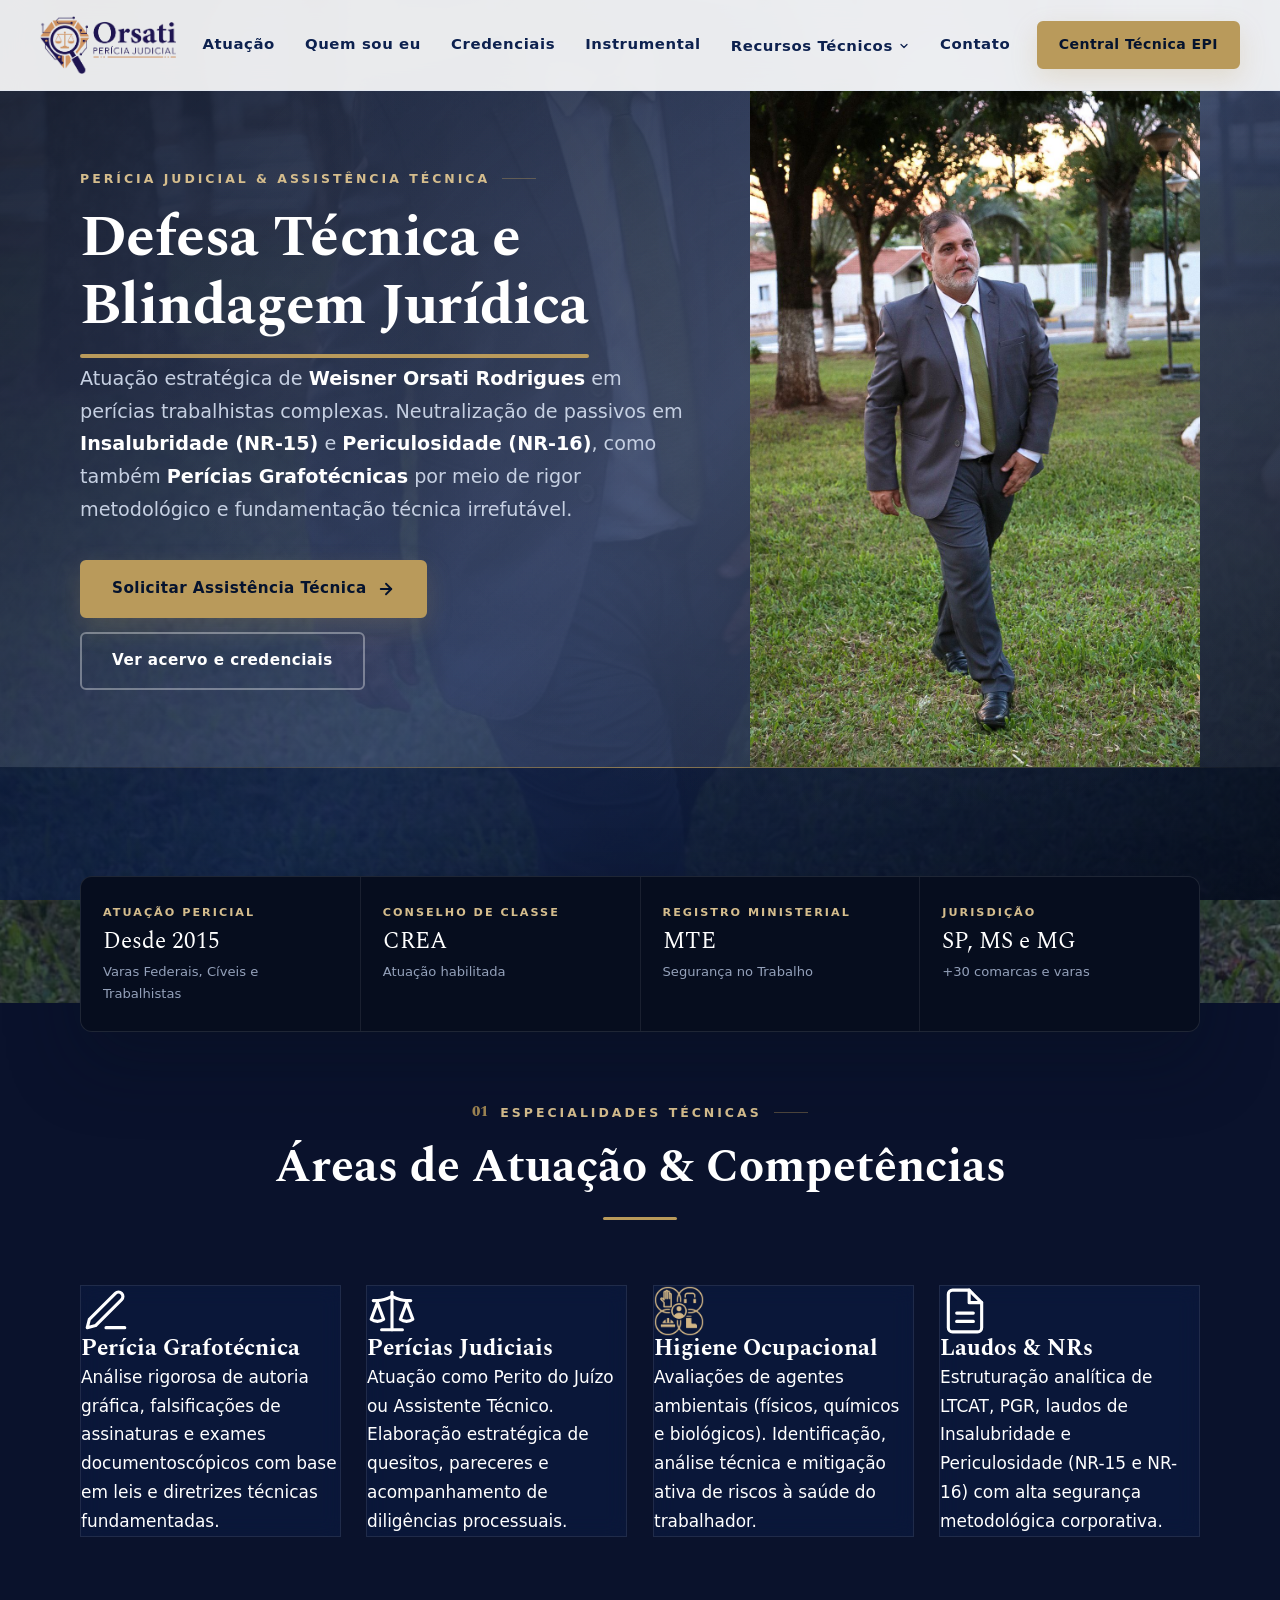
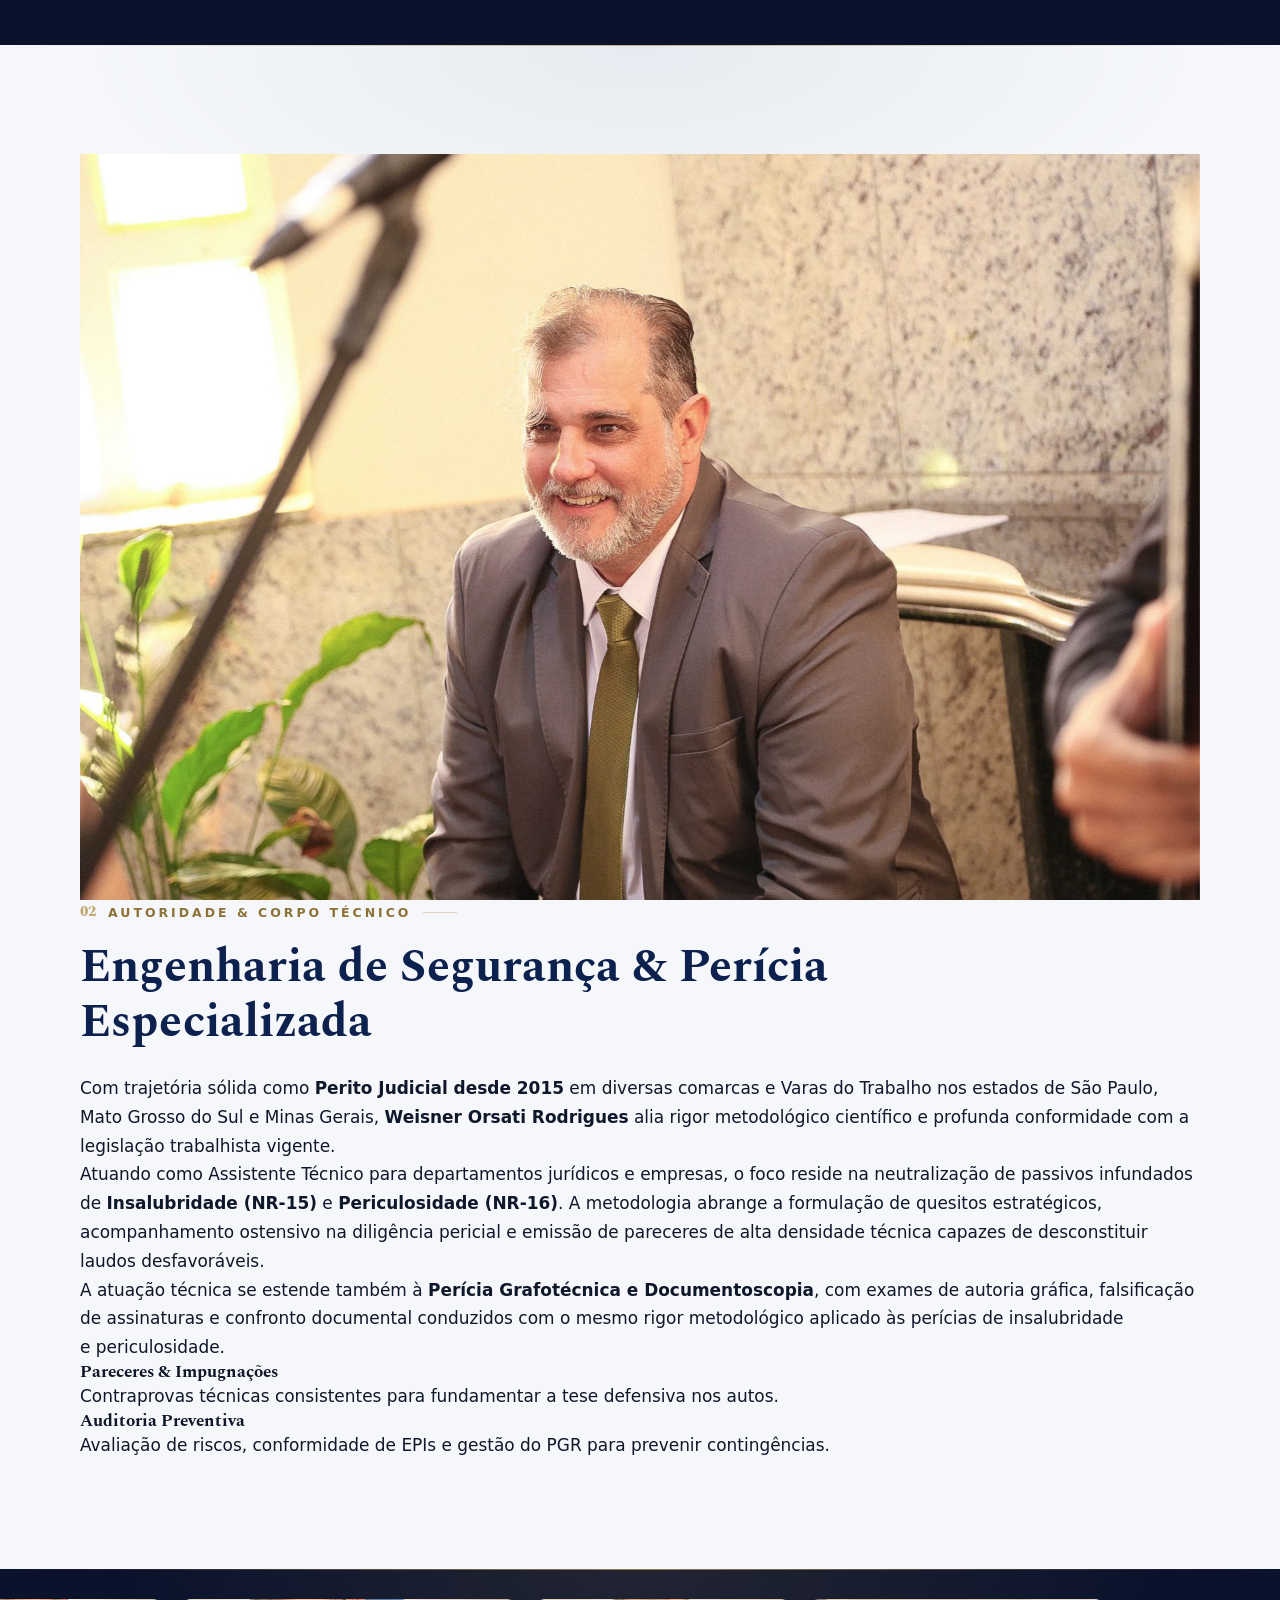
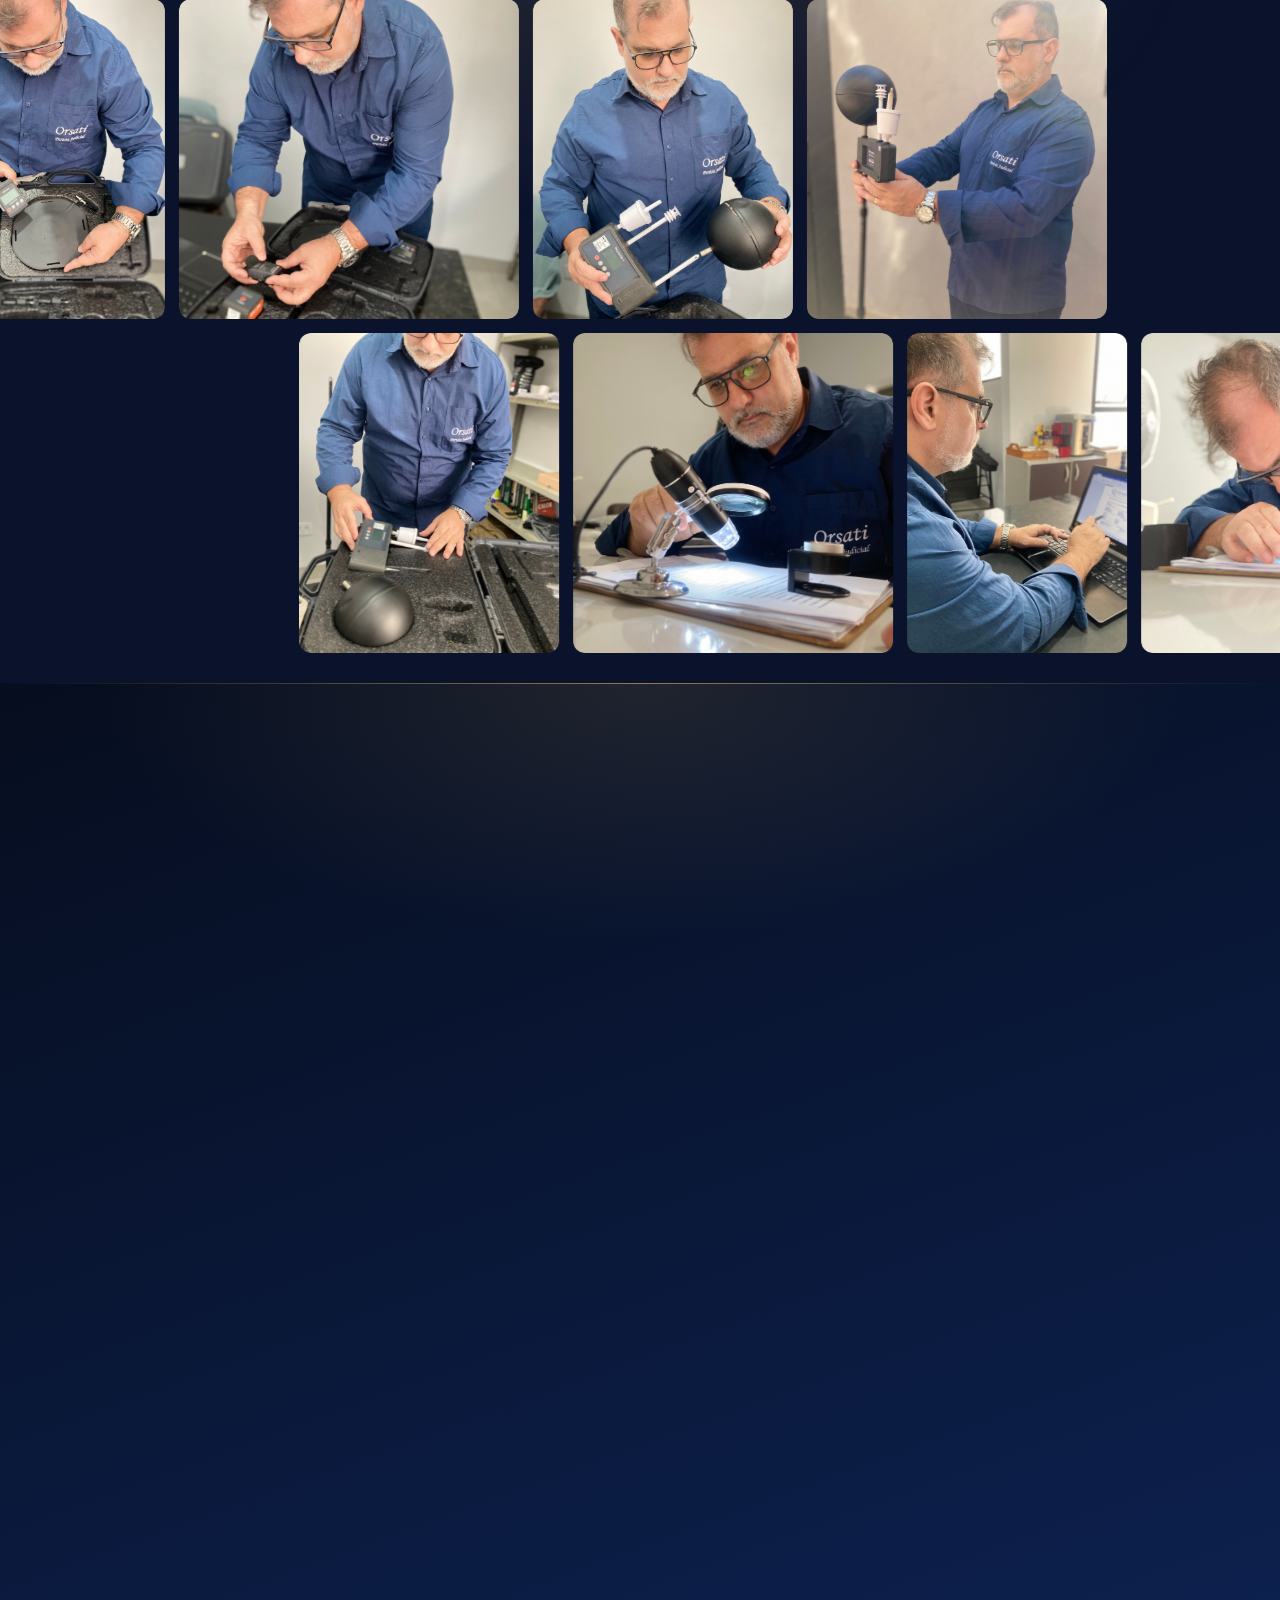
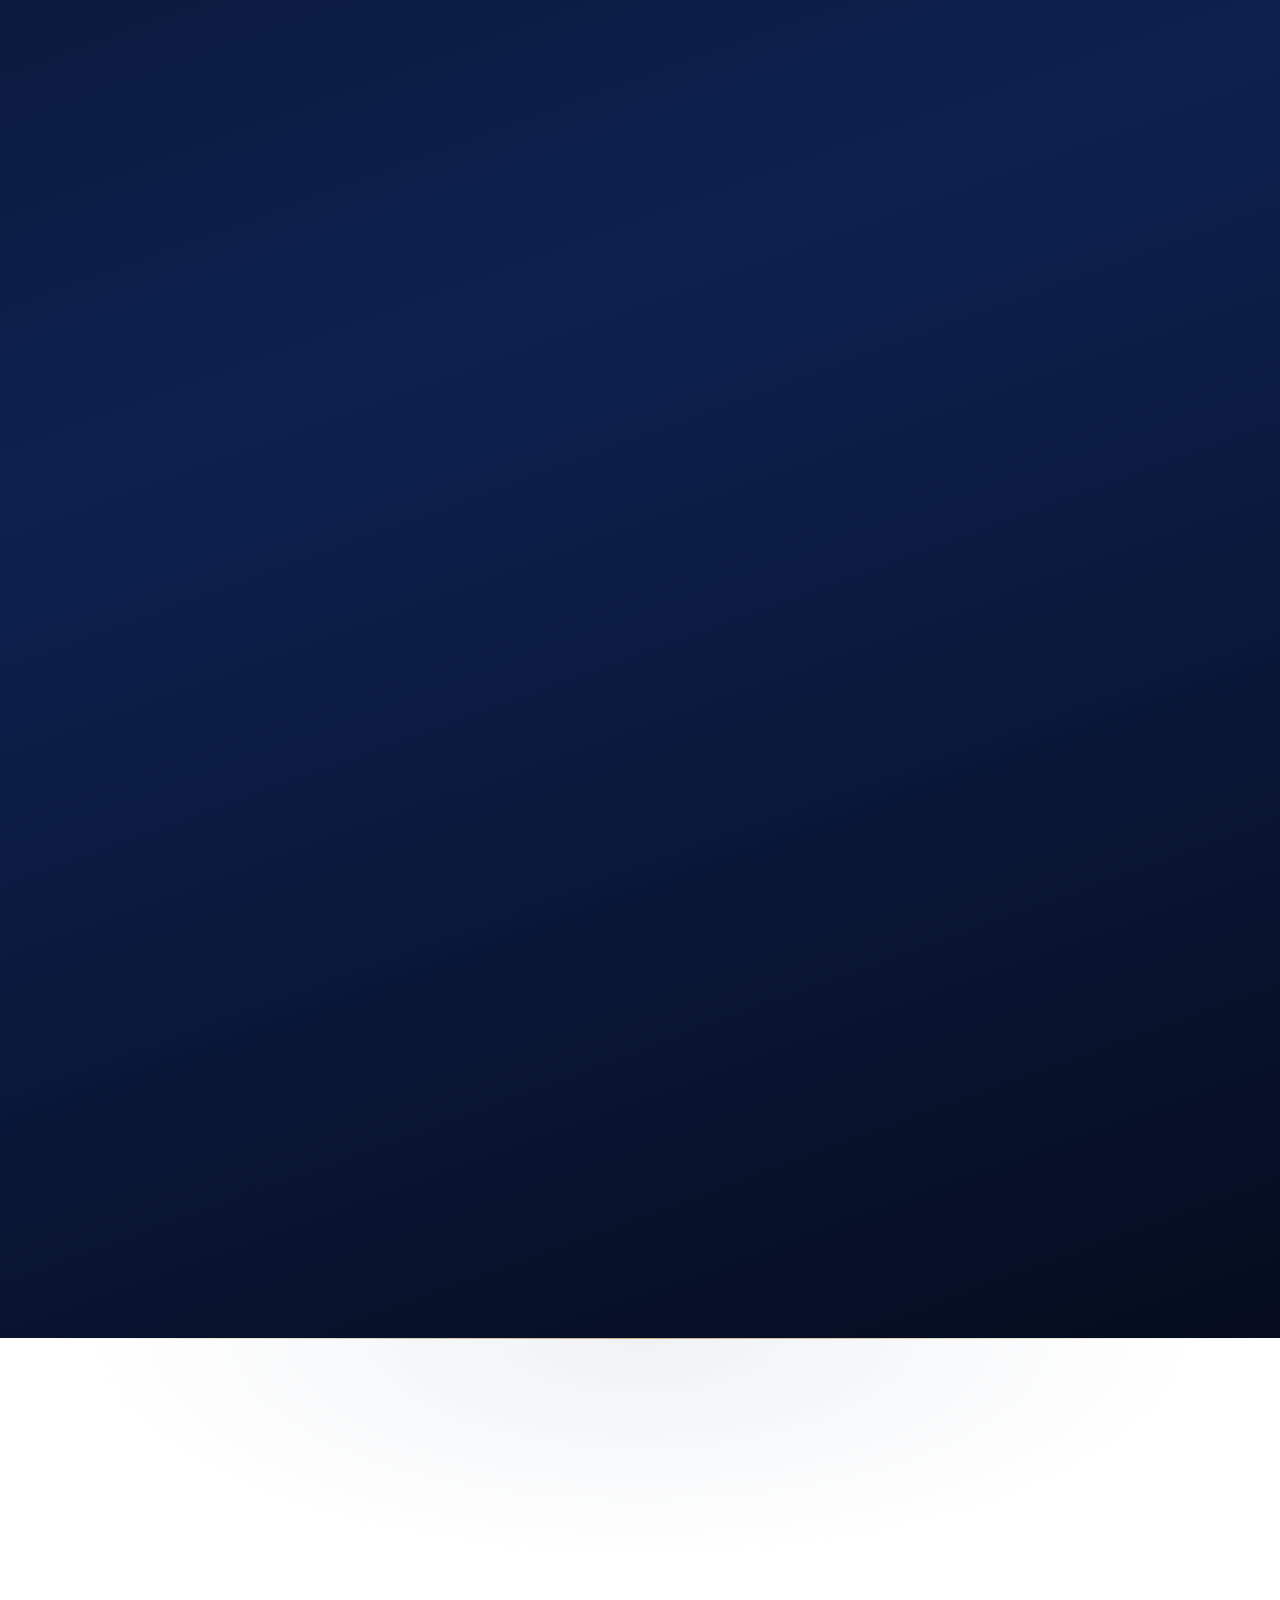
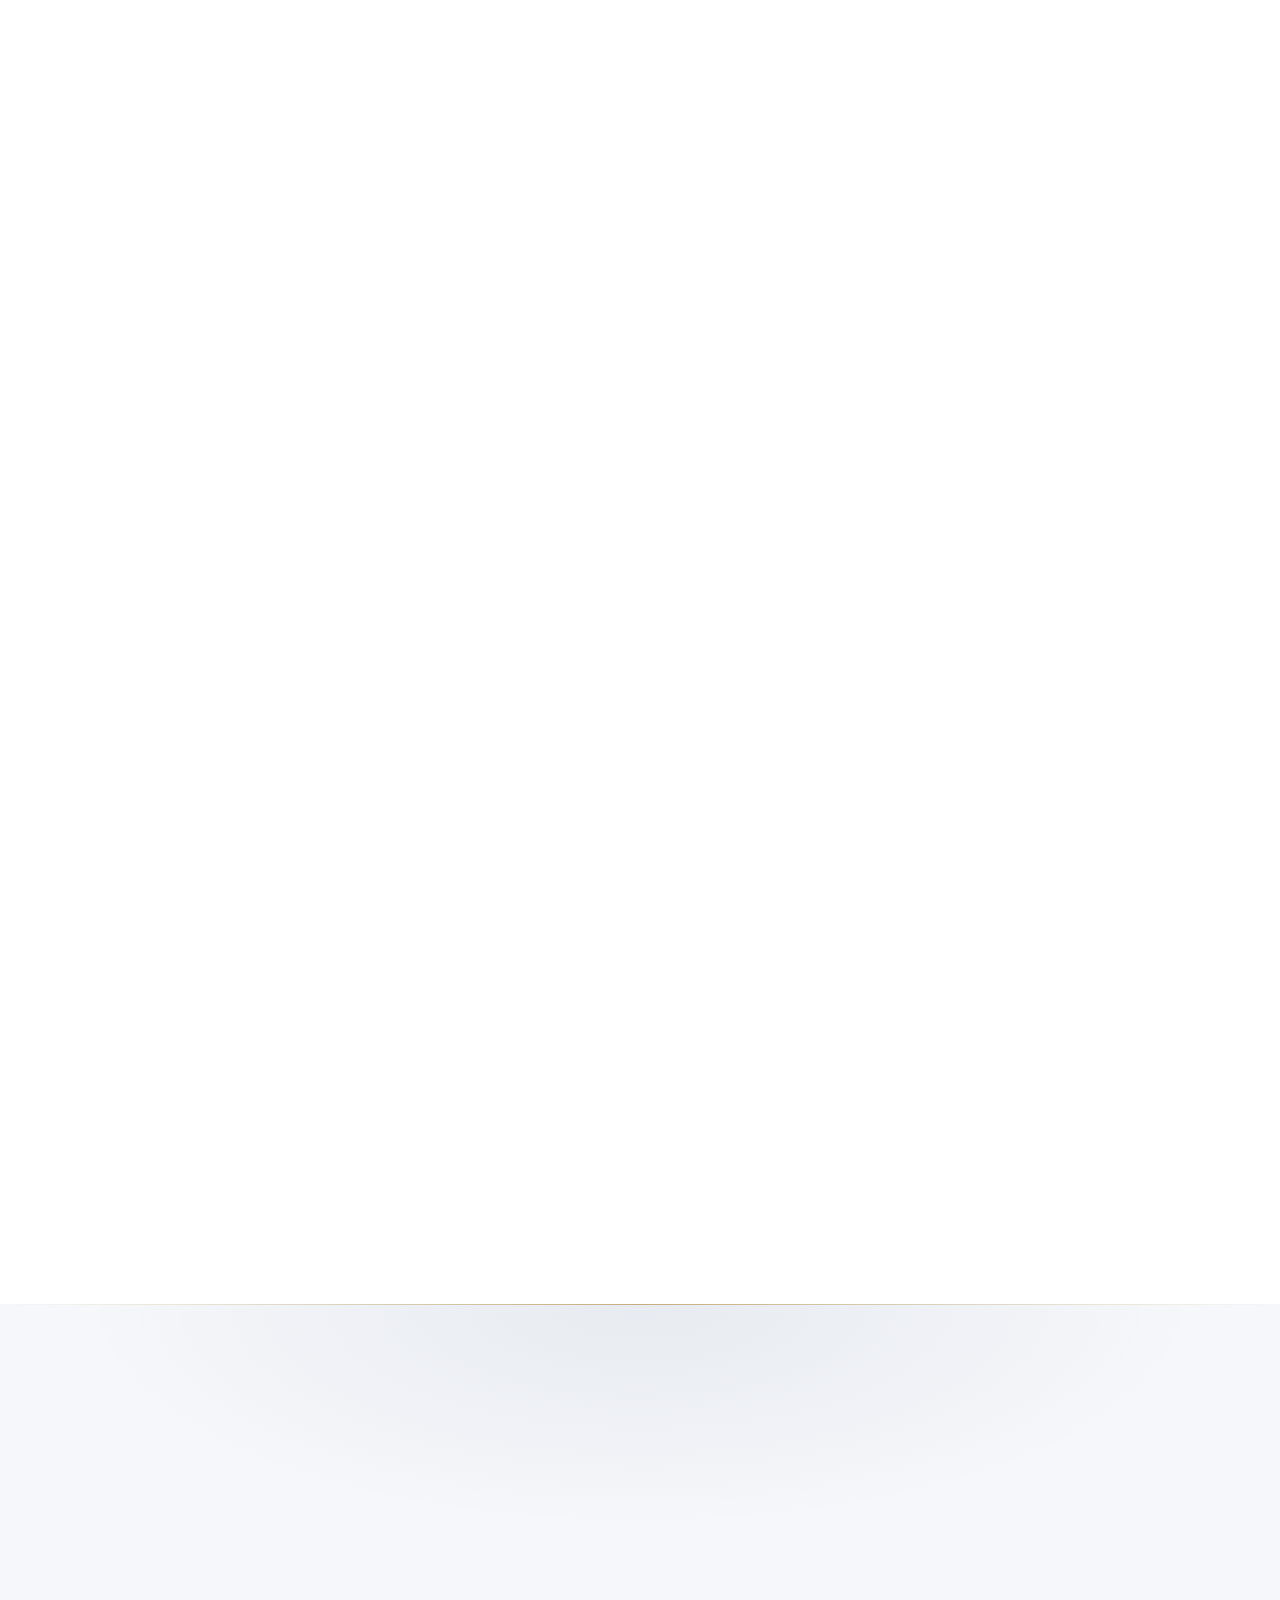
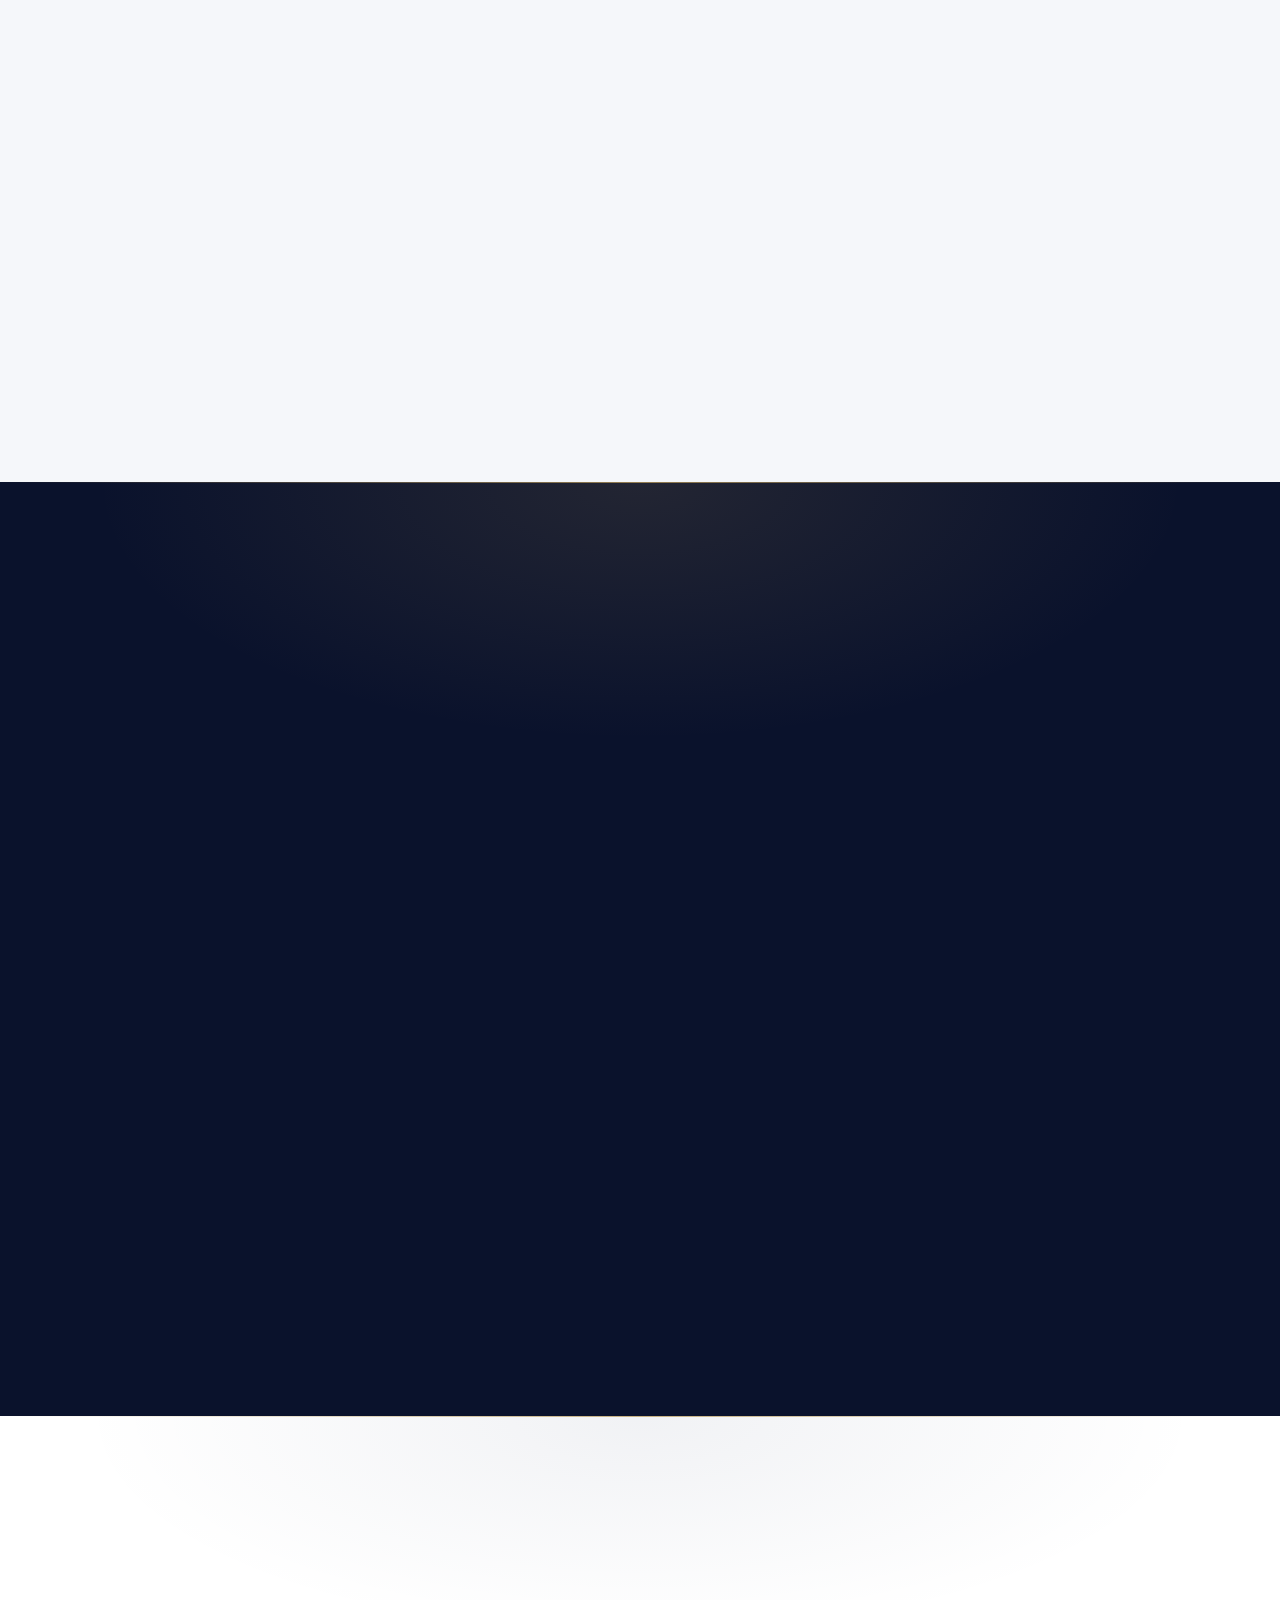
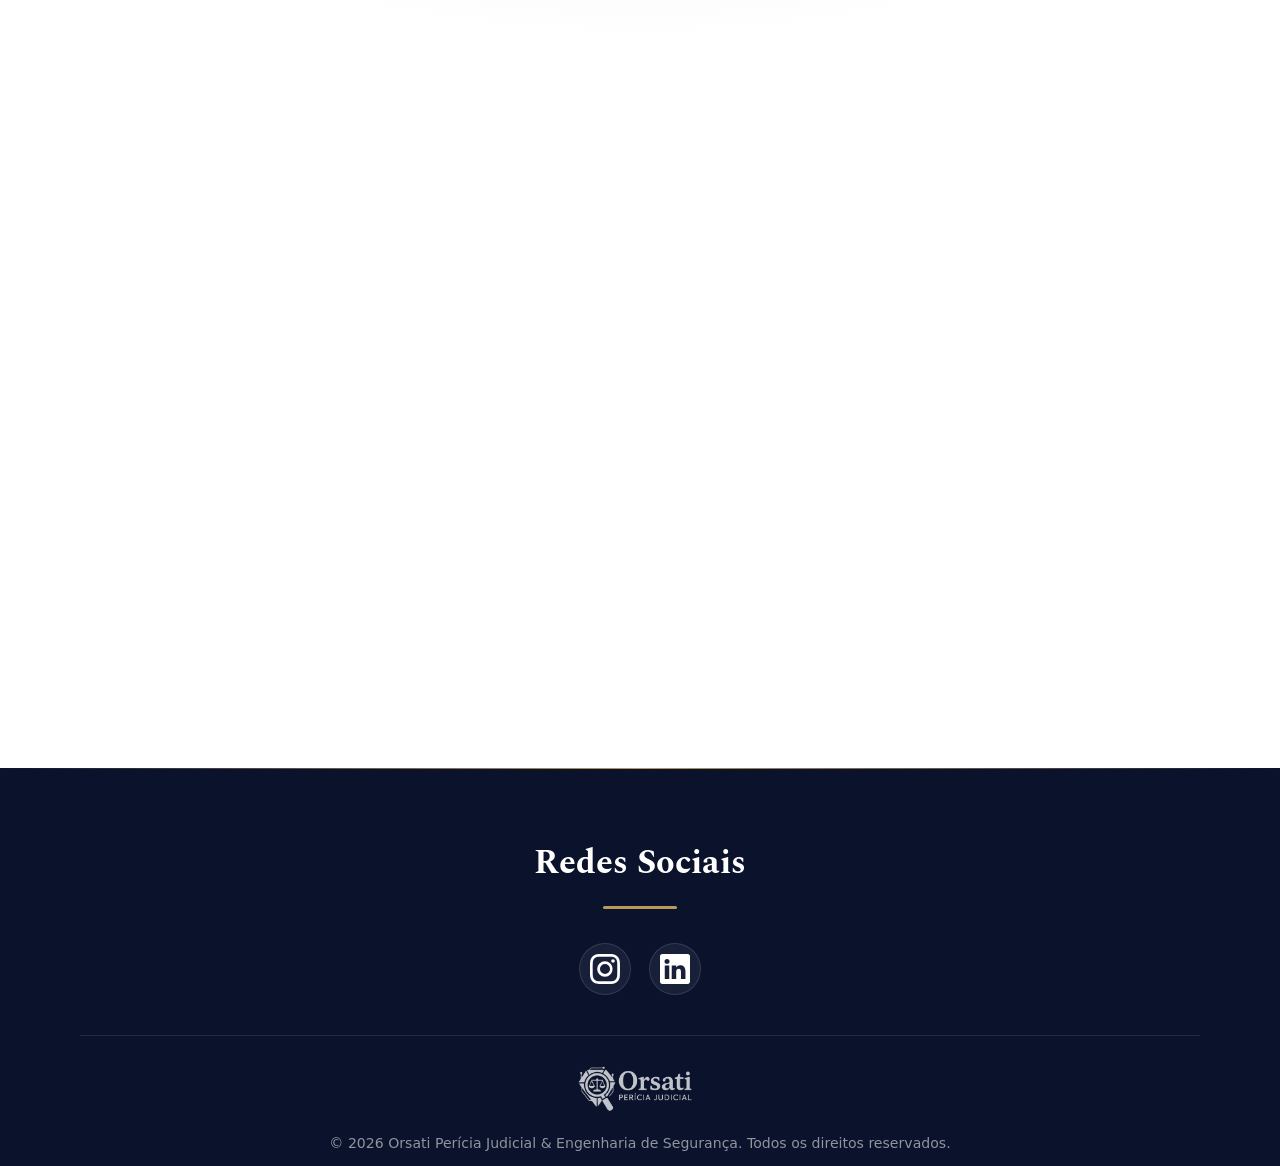
==== commit 85913d65: "Ativa hero--fit com a faixa de credenciais visivel" ====
--- a/index.html
+++ b/index.html
@@ -3,13 +3,14 @@
 <head>
 <meta charset="UTF-8">
 <meta name="viewport" content="width=device-width, initial-scale=1.0">
-<title>Bloco Técnico | Orsati Perícia Judicial</title>
-<meta name="description" content="Análises periciais sobre NR-15, NR-16 e a prática de insalubridade e periculosidade nos tribunais do trabalho.">
+<title>Orsati | Perícia Judicial & Engenharia de Segurança do Trabalho</title>
+<meta name="description" content="Weisner Orsati — Perito Judicial e Assistente Técnico em Insalubridade (NR-15) e Periculosidade (NR-16). Atuação em Varas do Trabalho, Cíveis e Federais em SP, MS e MG.">
 <link rel="icon" type="image/svg+xml" href="./Images/LogoFav.svg">
 <link rel="preconnect" href="https://fonts.googleapis.com">
 <link rel="preconnect" href="https://fonts.gstatic.com" crossorigin>
 <link href="https://fonts.googleapis.com/css2?family=Spectral:wght@400;600;700&display=swap" rel="stylesheet">
 <link rel="stylesheet" href="style.css">
+<script src="./image-slot.js"></script>
 </head>
 <body>
 
@@ -23,222 +24,849 @@
     </div>
 
     <nav class="nav" aria-label="Navegação principal">
-        <a class="nav__link" href="index.html">Página Inicial</a>
-        <a class="nav__link" href="guia-epi.html">Central de EPIs</a>
-        <a class="nav__link is-active" href="bloco-tecnico.html">Bloco Técnico</a>
+        <a class="nav__link" href="#areas-atuacao">Atuação</a>
+        <a class="nav__link" href="#quem-sou-eu">Quem sou eu</a>
+        <a class="nav__link" href="#qualificacao-tecnica">Credenciais</a>
+        <a class="nav__link" href="#equipamentos-tecnicos">Instrumental</a>
         <div class="nav__dropdown">
             <button class="nav__link nav__dropdown-trigger" type="button" aria-haspopup="true" aria-expanded="false">
                 Recursos Técnicos
                 <svg width="12" height="12" viewBox="0 0 24 24" fill="none" stroke="currentColor" stroke-width="2.5" stroke-linecap="round" stroke-linejoin="round"><polyline points="6 9 12 15 18 9"></polyline></svg>
             </button>
             <div class="nav__dropdown-menu">
-                <a href="index.html#download-planilha-premium">Planilha de Gestão de EPIs</a>
-                <a href="index.html#equipamentos-tecnicos">Equipamentos &amp; Metrologia</a>
+                <a href="guia-epi.html" target="_blank">Central Técnica de EPIs</a>
+                <a href="bloco-tecnico.html">Bloco Técnico (Artigos)</a>
+                <a href="#download-planilha-premium">Planilha de Gestão de EPIs</a>
                 <hr>
                 <a href="https://caepi.trabalho.gov.br/internet/consultacainternet.aspx" target="_blank" rel="noopener noreferrer">Consultar CA (MTE) ↗</a>
             </div>
         </div>
-        <a class="nav__link" href="index.html#contato">Contato</a>
+        <a class="nav__link" href="#contato">Contato</a>
     </nav>
 
     <div class="header__actions">
-        <a href="index.html#contato" class="btn btn--gold btn--sm">Solicitar Assistência</a>
+        <a href="guia-epi.html" target="_blank" class="btn btn--gold btn--sm">Central Técnica EPI</a>
         <button class="nav-mobile__trigger" id="menuMobileTrigger" aria-label="Abrir menu" aria-haspopup="true" aria-expanded="false">
             <span></span><span></span><span></span>
         </button>
     </div>
 
     <nav class="nav-mobile__panel" id="menuMobilePanel" aria-label="Navegação principal (mobile)">
-        <a href="index.html">Página Inicial</a>
-        <a href="guia-epi.html">Central de EPIs</a>
-        <a href="bloco-tecnico.html" class="is-active">Bloco Técnico</a>
-        <a href="index.html#download-planilha-premium">Planilha de Gestão de EPIs</a>
+        <a href="#areas-atuacao">Atuação</a>
+        <a href="#quem-sou-eu">Quem sou eu</a>
+        <a href="#qualificacao-tecnica">Credenciais</a>
+        <a href="#equipamentos-tecnicos">Instrumental</a>
+        <a href="guia-epi.html" target="_blank">Central Técnica de EPIs</a>
+        <a href="bloco-tecnico.html">Bloco Técnico (Artigos)</a>
+        <a href="#download-planilha-premium">Planilha de Gestão de EPIs</a>
         <a href="https://caepi.trabalho.gov.br/internet/consultacainternet.aspx" target="_blank" rel="noopener noreferrer">Consultar CA (MTE)</a>
-        <a href="index.html#contato">Contato</a>
+        <a href="#contato">Contato</a>
     </nav>
 </header>
 
-<section class="page-hero band--deep on-dark">
+<nav class="spine" id="trilha" aria-label="Índice da página">
+    <a class="spine__item" href="#areas-atuacao"><span class="spine__label">Atuação</span><span class="spine__dot"></span></a>
+    <a class="spine__item" href="#quem-sou-eu"><span class="spine__label">Quem sou eu</span><span class="spine__dot"></span></a>
+    <a class="spine__item" href="#qualificacao-tecnica"><span class="spine__label">Credenciais</span><span class="spine__dot"></span></a>
+    <a class="spine__item" href="#equipamentos-tecnicos"><span class="spine__label">Instrumental</span><span class="spine__dot"></span></a>
+    <a class="spine__item" href="#artigos-home"><span class="spine__label">Bloco Técnico</span><span class="spine__dot"></span></a>
+    <a class="spine__item" href="#download-planilha-premium"><span class="spine__label">Planilha EPI</span><span class="spine__dot"></span></a>
+    <a class="spine__item" href="#contato"><span class="spine__label">Contato</span><span class="spine__dot"></span></a>
+</nav>
+
+<main>
+
+    <!-- ============================ HERO ============================ -->
+    <section class="hero hero--fit band--seamless on-dark" id="topo" data-screen-label="Hero">
+        <div class="hero__media">
+            <video class="hero__video parallax" id="videoHero" autoplay muted loop playsinline poster="./Images/Orsati Foto 15.jpeg">
+                <source src="./Images/VideoFundo.mp4" type="video/mp4">
+            </video>
+        </div>
+        <div class="hero__scrim"></div>
+
+        <div class="wrap">
+            <div class="hero__grid">
+                <div>
+                    <span class="eyebrow eyebrow--left">Perícia Judicial &amp; Assistência Técnica</span>
+                    <h1>Defesa Técnica e <span class="hero__mark">Blindagem Jurídica</span></h1>
+                    <p class="hero__lead">
+                        Atuação estratégica de <strong>Weisner Orsati Rodrigues</strong> em perícias trabalhistas complexas.
+                        Neutralização de passivos em <strong>Insalubridade (NR-15)</strong> e
+                        <strong>Periculosidade (NR-16)</strong>, como também <strong>Perícias Grafotécnicas</strong> por meio de rigor metodológico e fundamentação técnica irrefutável.
+                    </p>
+                    <div class="hero__ctas">
+                        <a href="#contato" class="btn btn--gold">
+                            Solicitar Assistência Técnica
+                            <svg width="18" height="18" viewBox="0 0 24 24" fill="none" stroke="currentColor" stroke-width="2.5" stroke-linecap="round" stroke-linejoin="round"><line x1="5" y1="12" x2="19" y2="12"></line><polyline points="12 5 19 12 12 19"></polyline></svg>
+                        </a>
+                        <a href="#qualificacao-tecnica" class="btn btn--ghost">Ver acervo e credenciais</a>
+                    </div>
+                </div>
+
+                <div class="frame">
+                    <div class="frame__inner">
+                        <img src="./Images/Orsati Foto 15.jpeg" alt="Weisner Orsati — Perito Judicial e Assistente Técnico">
+                    </div>
+                </div>
+            </div>
+        </div>
+    </section>
+
+    <!-- ===================== 01 ÁREAS DE ATUAÇÃO ===================== -->
+    <section class="band band--dark on-dark" id="areas-atuacao" data-screen-label="Áreas de Atuação">
+        <div class="wrap">
+            
+            <!-- FACTBAR ANIMADO (PORTAS ESTILO PLACAR) -->
+            <div class="reveal-factbar reveal">
+                <div class="factbar-doors">
+                    <div class="factbar-door factbar-door--left"></div>
+                    <div class="factbar-door factbar-door--right"></div>
+                    
+                    <div class="factbar__grid">
+                        <div class="factbar__item">
+                            <span class="factbar__k">Atuação pericial</span>
+                            <span class="factbar__v">Desde 2015</span>
+                            <span class="factbar__s">Varas Federais, Cíveis e Trabalhistas</span>
+                        </div>
+                        <div class="factbar__item">
+                            <span class="factbar__k">Conselho de classe</span>
+                            <span class="factbar__v">CREA</span>
+                            <span class="factbar__s">Atuação habilitada</span>
+                        </div>
+                        <div class="factbar__item">
+                            <span class="factbar__k">Registro ministerial</span>
+                            <span class="factbar__v">MTE</span>
+                            <span class="factbar__s">Segurança no Trabalho</span>
+                        </div>
+                        <div class="factbar__item">
+                            <span class="factbar__k">Jurisdição</span>
+                            <span class="factbar__v">SP, MS e MG</span>
+                            <span class="factbar__s">+30 comarcas e varas</span>
+                        </div>
+                    </div>
+                </div>
+            </div>
+            <!-- FIM FACTBAR -->
+
+            <div class="sec-head reveal">
+                <span class="eyebrow"><span class="eyebrow__num">01</span> Especialidades Técnicas</span>
+                <h2 class="sec-title">Áreas de Atuação &amp; Competências</h2>
+                <div class="sec-rule"></div>
+            </div>
+
+            <div class="grid grid--4" data-stagger>
+                <article class="comp-card card--glass card--lift reveal">
+                    <div class="comp-card__icon">
+                        <svg width="50" height="50" viewBox="0 0 24 24" fill="none" stroke="currentColor" stroke-width="1.5" stroke-linecap="round" stroke-linejoin="round"><path d="M12 20h9"></path><path d="M16.5 3.5a2.121 2.121 0 0 1 3 3L7 19l-4 1 1-4L16.5 3.5z"></path></svg>
+                    </div>
+                    <h3>Perícia Grafotécnica</h3>
+                    <p>Análise rigorosa de autoria gráfica, falsificações de assinaturas e exames documentoscópicos com base em leis e diretrizes técnicas fundamentadas.</p>
+                </article>
+
+                <article class="comp-card card--glass card--lift reveal">
+                    <div class="comp-card__icon">
+                        <svg width="50" height="50" viewBox="0 0 24 24" fill="none" stroke="currentColor" stroke-width="1.5" stroke-linecap="round" stroke-linejoin="round"><path d="m16 16 3-8 3 8c-.87.65-1.92 1-3 1s-2.13-.35-3-1Z"></path><path d="m2 16 3-8 3 8c-.87.65-1.92 1-3 1s-2.13-.35-3-1Z"></path><path d="M7 21h10"></path><path d="M12 3v18"></path><path d="M3 7h2c2 0 5-1 7-2 2 1 5 2 7 2h2"></path></svg>
+                    </div>
+                    <h3>Perícias Judiciais</h3>
+                    <p>Atuação como Perito do Juízo ou Assistente Técnico. Elaboração estratégica de quesitos, pareceres e acompanhamento de diligências processuais.</p>
+                </article>
+
+                <article class="comp-card card--glass card--lift reveal">
+                    <div class="comp-card__icon">
+                        <img 
+                            src="./Images/Icons/EPIs.png" 
+                            alt="Ícone Higiene Ocupacional" 
+                            style="
+                                width: 50px; 
+                                height: 50px; 
+                                object-fit: contain; 
+                                display: block; 
+                                filter: brightness(0) saturate(100%) invert(79%) sepia(21%) saturate(543%) hue-rotate(359deg) brightness(91%) contrast(87%);
+                            "
+                        >
+                    </div>
+                    <h3>Higiene Ocupacional</h3>
+                    <p>Avaliações de agentes ambientais (físicos, químicos e biológicos). Identificação, análise técnica e mitigação ativa de riscos à saúde do trabalhador.</p>
+                </article>
+
+                <article class="comp-card card--glass card--lift reveal">
+                    <div class="comp-card__icon">
+                        <svg width="50" height="50" viewBox="0 0 24 24" fill="none" stroke="currentColor" stroke-width="1.5" stroke-linecap="round" stroke-linejoin="round"><path d="M14 2H6a2 2 0 0 0-2 2v16a2 2 0 0 0 2 2h12a2 2 0 0 0 2-2V8z"></path><polyline points="14 2 14 8 20 8"></polyline><line x1="16" y1="13" x2="8" y2="13"></line><line x1="16" y1="17" x2="8" y2="17"></line></svg>
+                    </div>
+                    <h3>Laudos &amp; NRs</h3>
+                    <p>Estruturação analítica de LTCAT, PGR, laudos de Insalubridade e Periculosidade (NR-15 e NR-16) com alta segurança metodológica corporativa.</p>
+                </article>
+            </div>
+        </div>
+    </section>
+
+    <!-- ======================= 02 QUEM SOU EU ======================= -->
+    <section class="band band--paper" id="quem-sou-eu" data-screen-label="Quem sou eu">
+        <div class="wrap">
+            <div class="about">
+                <div class="about__media reveal">
+                    <div class="frame frame--left">
+                        <div class="frame__inner">
+                            <img src="./Images/Orsati Foto 19.jpeg" alt="Weisner Orsati Rodrigues — Perito Judicial">
+                        </div>
+                    </div>
+                </div>
+
+                <div class="reveal" style="--i:1">
+                    <div class="sec-head sec-head--left" style="margin-bottom:0">
+                        <span class="eyebrow"><span class="eyebrow__num">02</span> Autoridade &amp; Corpo Técnico</span>
+                        <h2 class="sec-title">Engenharia de Segurança &amp; Perícia Especializada</h2>
+                    </div>
+
+                    <div class="prose" style="margin-top:24px">
+                        <p>Com trajetória sólida como <strong>Perito Judicial desde 2015</strong> em diversas comarcas e Varas do Trabalho nos estados de São Paulo, Mato Grosso do Sul e Minas Gerais, <strong>Weisner Orsati Rodrigues</strong> alia rigor metodológico científico e profunda conformidade com a legislação trabalhista vigente.</p>
+                        <p>Atuando como Assistente Técnico para departamentos jurídicos e empresas, o foco reside na neutralização de passivos infundados de <strong>Insalubridade (NR-15)</strong> e <strong>Periculosidade (NR-16)</strong>. A metodologia abrange a formulação de quesitos estratégicos, acompanhamento ostensivo na diligência pericial e emissão de pareceres de alta densidade técnica capazes de desconstituir laudos desfavoráveis.</p>
+                        <p>A atuação técnica se estende também à <strong>Perícia Grafotécnica e Documentoscopia</strong>, com exames de autoria gráfica, falsificação de assinaturas e confronto documental conduzidos com o mesmo rigor metodológico aplicado às perícias de insalubridade e periculosidade.</p>
+                    </div>
+
+                    <div class="about__split">
+                        <div>
+                            <h4>Pareceres &amp; Impugnações</h4>
+                            <p>Contraprovas técnicas consistentes para fundamentar a tese defensiva nos autos.</p>
+                        </div>
+                        <div>
+                            <h4>Auditoria Preventiva</h4>
+                            <p>Avaliação de riscos, conformidade de EPIs e gestão do PGR para prevenir contingências.</p>
+                        </div>
+                    </div>
+                </div>
+            </div>
+        </div>
+    </section>
+
+    <!-- ========================== GALERIA ========================== -->
+    <section class="band band--dark" data-screen-label="Galeria" style="padding:30px 0">
+    <div class="filmstrip">
+        <div class="filmstrip__row" data-parallax-dir="1" data-base="0">
+            <div class="filmstrip__item" style="width:300px">
+                <img src="./Images/Orsati Foto 1.jpg" alt="foto · perícia em campo" style="width:100%; height:100%; object-fit:cover; border-radius:10px; display:block;">
+            </div>
+            <div class="filmstrip__item" style="width:220px">
+                <img src="./Images/Orsati Foto 2.jpg" alt="foto · Dr. Weisner" style="width:100%; height:100%; object-fit:cover; border-radius:10px; display:block;">
+            </div>
+            <div class="filmstrip__item" style="width:340px">
+                <img src="./Images/Orsati Foto 3.jpg" alt="foto · escritório" style="width:100%; height:100%; object-fit:cover; border-radius:10px; display:block;">
+            </div>
+            <div class="filmstrip__item" style="width:260px">
+                <img src="./Images/Orsati Foto 4.jpg" alt="foto · equipamento em uso" style="width:100%; height:100%; object-fit:cover; border-radius:10px; display:block;">
+            </div>
+            <div class="filmstrip__item" style="width:300px">
+                <img src="./Images/Orsati Foto 5.jpg" alt="foto · diligência" style="width:100%; height:100%; object-fit:cover; border-radius:10px; display:block;">
+            </div>
+        </div>
+        <div class="filmstrip__row" data-parallax-dir="-1" data-base="-70">
+            <div class="filmstrip__item" style="width:260px">
+                <img src="./Images/Orsati Foto 6.jpg" alt="foto · vistoria técnica" style="width:100%; height:100%; object-fit:cover; border-radius:10px; display:block;">
+            </div>
+            <div class="filmstrip__item" style="width:320px">
+                <img src="./Images/Orsati Foto 13.jpg" alt="foto · equipe" style="width:100%; height:100%; object-fit:cover; border-radius:10px; display:block;">
+            </div>
+            <div class="filmstrip__item" style="width:220px">
+                <img src="./Images/Orsati Foto 8.jpg" alt="foto · documento em análise" style="width:100%; height:100%; object-fit:cover; border-radius:10px; display:block;">
+            </div>
+            <div class="filmstrip__item" style="width:300px">
+                <img src="./Images/Orsati Foto 11.jpg" alt="foto · instrumentação" style="width:100%; height:100%; object-fit:cover; border-radius:10px; display:block;">
+            </div>
+            <div class="filmstrip__item" style="width:260px">
+                <img src="./Images/Orsati Foto 10.jpg" alt="foto · atendimento" style="width:100%; height:100%; object-fit:cover; border-radius:10px; display:block;">
+            </div>
+        </div>
+    </div>
+    </section>
+
+    <!-- =================== 03 QUALIFICAÇÃO TÉCNICA =================== -->
+    <section class="band band--deep on-dark" id="qualificacao-tecnica" data-screen-label="Qualificação Técnica">
+        <div class="wrap wrap--wide">
+            <div class="sec-head reveal">
+                <span class="eyebrow"><span class="eyebrow__num">03</span> Registro &amp; Credenciais Oficiais</span>
+                <h2 class="sec-title">Qualificação Técnica &amp; Acervo Profissional</h2>
+                <div class="sec-rule"></div>
+                <p class="sec-lead">Solidez acadêmica em Engenharia, registros profissionais homologados e atuação pericial contínua desde 2015 em dezenas de Varas do Trabalho, Cíveis e Federais.</p>
+            </div>
+
+            <div class="grid grid--4" data-stagger style="margin-bottom:clamp(28px,3vw,46px)">
+                <div class="badge-card card--glass card--lift reveal">
+                    <div class="icon-badge icon-badge--dark icon-badge--round">
+                        <svg width="22" height="22" viewBox="0 0 24 24" fill="none" stroke="currentColor" stroke-width="2" stroke-linecap="round" stroke-linejoin="round"><path d="M12 22s8-4 8-10V5l-8-3-8 3v7c0 6 8 10 8 10z"></path></svg>
+                    </div>
+                    <span class="badge-card__k">Conselho de Classe</span>
+                    <span class="badge-card__v">CREA</span>
+                    <span class="badge-card__s">Atuação Habilitada</span>
+                </div>
+
+                <div class="badge-card card--glass card--lift reveal">
+                    <div class="icon-badge icon-badge--dark icon-badge--round">
+                        <svg width="22" height="22" viewBox="0 0 24 24" fill="none" stroke="currentColor" stroke-width="2" stroke-linecap="round" stroke-linejoin="round"><path d="M14 2H6a2 2 0 0 0-2 2v16a2 2 0 0 0 2 2h12a2 2 0 0 0 2-2V8z"></path><polyline points="14 2 14 8 20 8"></polyline><line x1="16" y1="13" x2="8" y2="13"></line><line x1="16" y1="17" x2="8" y2="17"></line></svg>
+                    </div>
+                    <span class="badge-card__k">Registro Ministerial</span>
+                    <span class="badge-card__v">MTE</span>
+                    <span class="badge-card__s">Segurança no Trabalho</span>
+                </div>
+
+                <div class="badge-card card--glass card--lift reveal">
+                    <div class="icon-badge icon-badge--dark icon-badge--round">
+                        <svg width="22" height="22" viewBox="0 0 24 24" fill="none" stroke="currentColor" stroke-width="2" stroke-linecap="round" stroke-linejoin="round"><rect x="3" y="4" width="18" height="18" rx="2" ry="2"></rect><line x1="16" y1="2" x2="16" y2="6"></line><line x1="8" y1="2" x2="8" y2="6"></line><line x1="3" y1="10" x2="21" y2="10"></line></svg>
+                    </div>
+                    <span class="badge-card__k">Atuação Pericial</span>
+                    <span class="badge-card__v">Desde Dezembro / 2015</span>
+                    <span class="badge-card__s">Varas Federais e Estaduais</span>
+                </div>
+
+                <div class="badge-card card--glass card--lift reveal">
+                    <div class="icon-badge icon-badge--dark icon-badge--round">
+                        <svg width="22" height="22" viewBox="0 0 24 24" fill="none" stroke="currentColor" stroke-width="2" stroke-linecap="round" stroke-linejoin="round"><circle cx="12" cy="10" r="3"></circle><path d="M12 21.7C17.3 17 20 13 20 10a8 8 0 1 0-16 0c0 3 2.7 7 8 11.7z"></path></svg>
+                    </div>
+                    <span class="badge-card__k">Jurisdição</span>
+                    <span class="badge-card__v">SP, MS e MG</span>
+                    <span class="badge-card__s">+30 Comarcas e Varas</span>
+                </div>
+            </div>
+
+            <div class="grid quali-split" style="grid-template-columns:1fr 1.35fr">
+                <div class="stack">
+                    <div class="panel card--glass reveal">
+                        <div class="panel__head">
+                            <div class="icon-badge icon-badge--dark">
+                                <svg width="24" height="24" viewBox="0 0 24 24" fill="none" stroke="currentColor" stroke-width="2" stroke-linecap="round" stroke-linejoin="round"><path d="M22 10v6M2 10l10-5 10 5-10 5z"></path><path d="M6 12v5c3 3 9 3 12 0v-5"></path></svg>
+                            </div>
+                            <div>
+                                <h3>Formação Acadêmica</h3>
+                                <span>Graduações &amp; Titulações Técnicas</span>
+                            </div>
+                        </div>
+
+                        <div class="timeline">
+                            <div class="timeline__item timeline__item--strong">
+                                <h4>Pós-Graduação em Engenharia de Segurança do Trabalho</h4>
+                                <p>UnyPública</p>
+                            </div>
+                            <div class="timeline__item timeline__item--strong">
+                                <h4>Graduação em Engenharia Ambiental e Sanitária</h4>
+                                <p>Prominas / Única</p>
+                            </div>
+                            <div class="timeline__item">
+                                <h4>Graduação em Tecnologia em Segurança no Trabalho</h4>
+                                <p>Universidade Paulista – UNIP</p>
+                            </div>
+                            <div class="timeline__item">
+                                <h4>Técnico em Segurança do Trabalho</h4>
+                                <p>Fundação Educacional de Fernandópolis – FEF</p>
+                            </div>
+                            <div class="timeline__item">
+                                <h4>Curso de Perícia Grafotécnica</h4>
+                                <p>Nero Perícias</p>
+                            </div>
+                        </div>
+                    </div>
+
+                    <div class="panel card--glass reveal" style="--i:1">
+                        <div class="panel__head">
+                            <div class="icon-badge icon-badge--dark">
+                                <svg width="24" height="24" viewBox="0 0 24 24" fill="none" stroke="currentColor" stroke-width="2" stroke-linecap="round" stroke-linejoin="round"><circle cx="12" cy="8" r="6"></circle><path d="M15.477 12.89 17 22l-5-3-5 3 1.523-9.11"></path></svg>
+                            </div>
+                            <div>
+                                <h3>Especializações &amp; Normas</h3>
+                                <span>Capacitação Técnica Continuada</span>
+                            </div>
+                        </div>
+
+                        <ul class="checklist">
+                            <li><span><strong>Prática para Perito Judicial:</strong> Instrução técnica processual, quesitos e laudos.</span></li>
+                            <li><span><strong>NR-15 Avançado (Insalubridade):</strong> Avaliação quantitativa e qualitativa dos agentes físicos, químicos e biológicos, dos Anexos 1 ao 14</span></li>
+                            <li><span><strong>NR-16 Avançado (Periculosidade):</strong> Inflamáveis, explosivos, eletricidade e agentes perigosos, de todos os anexos.</span></li>
+                            <li><span><strong>NR-12 Avançado:</strong> Proteção e segurança em máquinas e equipamentos industriais.</span></li>
+                            <li><span><strong>NR-33 &amp; NR-35:</strong> Espaços confinados e trabalho em altura com gestão preventiva.</span></li>
+                            <li><span><strong>Docência &amp; Palestras Técnicas:</strong> Ministrante convidado na ETEC de Fernandópolis/SP e outros.</span></li>
+                            <li><span><strong>Demais NRs:</strong> Além de aplicar toda a metodologia técnica para cada caso, este perito ministra palestras técnicas acerca das NRs.</span></li>
+                        </ul>
+                    </div>
+                </div>
+
+                <div class="stack">
+                    <div class="panel card--glass reveal" style="--i:1">
+                        <div class="panel__head">
+                            <div class="icon-badge icon-badge--dark">
+                                <svg width="24" height="24" viewBox="0 0 24 24" fill="none" stroke="currentColor" stroke-width="2" stroke-linecap="round" stroke-linejoin="round"><line x1="3" y1="22" x2="21" y2="22"></line><line x1="6" y1="18" x2="6" y2="11"></line><line x1="10" y1="18" x2="10" y2="11"></line><line x1="14" y1="18" x2="14" y2="11"></line><line x1="18" y1="18" x2="18" y2="11"></line><polygon points="12 2 20 7 4 7"></polygon></svg>
+                            </div>
+                            <div>
+                                <h3>Acervo Pericial nos Tribunais</h3>
+                                <span>Histórico Consolidado de Diligências e Laudos</span>
+                            </div>
+                        </div>
+
+                        <p style="color:var(--on-dark-soft);font-size:0.92rem;margin-bottom:20px">Nomeações pelo Poder Judiciário e atuações estratégicas em assistência técnica de defesa:</p>
+
+                        <div class="courts">
+                            <div class="courts__col">
+                                <div class="courts__title">
+                                    <svg width="16" height="16" viewBox="0 0 24 24" fill="none" stroke="#b99a5b" stroke-width="2.2" stroke-linecap="round" stroke-linejoin="round"><path d="m14 13-7.5 7.5c-.83.83-2.17.83-3 0a2.12 2.12 0 0 1 0-3L11 10"></path><path d="m16 16 6-6"></path><path d="m8 8 6-6"></path><path d="m9 7 8 8"></path><path d="m21 11-8-8"></path></svg>
+                                    <span>Varas do Trabalho</span>
+                                </div>
+                                <span class="courts__sub">TRT 15ª • TRT 24ª • TRT 3ª</span>
+                                <ul class="courts__list">
+                                    <li><strong>Campo Grande / MS</strong> (1ª à 6ª)</li>
+                                    <li><strong>Jales / SP</strong></li>
+                                    <li><strong>Paranaíba / MS</strong></li>
+                                    <li><strong>Chapadão do Sul / MS</strong></li>
+                                    <li><strong>Rio Brilhante / MS</strong></li>
+                                    <li><strong>Ponta Porã / MS</strong></li>
+                                    <li><strong>Fátima do Sul / MS</strong></li>
+                                    <li><strong>Naviraí / MS</strong></li>
+                                    <li><strong>Amambai / MS</strong></li>
+                                    <li><strong>São Gabriel do Oeste / MS</strong></li>
+                                    <li><strong>Iturama / MG</strong></li>
+                                </ul>
+                            </div>
+
+                            <div class="courts__col">
+                                <div class="courts__title">
+                                    <svg width="16" height="16" viewBox="0 0 24 24" fill="none" stroke="#b99a5b" stroke-width="2.2" stroke-linecap="round" stroke-linejoin="round"><line x1="18" y1="20" x2="18" y2="10"></line><line x1="12" y1="20" x2="12" y2="4"></line><line x1="6" y1="20" x2="6" y2="14"></line></svg>
+                                    <span>Varas Cíveis</span>
+                                </div>
+                                <span class="courts__sub">TJSP • TJMS • TJMG</span>
+                                <ul class="courts__list">
+                                    <li><strong>Fernandópolis / SP</strong> (1ª à 3ª)</li>
+                                    <li><strong>Mirassol / SP</strong> (1ª à 3ª)</li>
+                                    <li><strong>Votuporanga / SP</strong> (1ª à 4ª)</li>
+                                    <li><strong>Jales / SP</strong> (1ª à 5ª)</li>
+                                    <li><strong>Tanabi / SP</strong> (1ª e 2ª)</li>
+                                    <li><strong>Santa Fé do Sul / SP</strong></li>
+                                    <li><strong>Estrela D'Oeste / SP</strong></li>
+                                    <li><strong>Auriflama / SP</strong> e <strong>Ouroeste / SP</strong></li>
+                                    <li><strong>Urânia / SP</strong></li>
+                                    <li><strong>Aparecida do Taboado / MS</strong></li>
+                                    <li><strong>Paranaíba / MT</strong></li>
+                                    <li><strong>Chapadão do Sul / MS</strong></li>
+                                    <li><strong>Naviraí / MS</strong></li>
+                                    <li><strong>Iturama / MG</strong></li>
+                                </ul>
+                            </div>
+
+                            <div class="courts__col" style="justify-content:space-between">
+                                <div>
+                                    <div class="courts__title">
+                                        <svg width="16" height="16" viewBox="0 0 24 24" fill="none" stroke="#b99a5b" stroke-width="2.2" stroke-linecap="round" stroke-linejoin="round"><polygon points="12 2 15.09 8.26 22 9.27 17 14.14 18.18 21.02 12 17.77 5.82 21.02 7 14.14 2 9.27 8.91 8.26 12 2"></polygon></svg>
+                                        <span>Justiça Federal</span>
+                                    </div>
+                                    <span class="courts__sub" style="display:block">TRF 3ª Região</span>
+                                    <div class="courts__note">1ª Vara Federal da Subseção Judiciária de Jales / SP</div>
+                                </div>
+                                <div class="courts__note courts__note--dashed">
+                                    <span style="display:block;font-size:0.72rem;letter-spacing:0.08em;text-transform:uppercase;color:var(--gold-light)">Jurisdição Expandida</span>
+                                    <span style="display:block;font-size:0.78rem;color:var(--on-dark-mute);font-weight:600;margin-top:2px">Interior de SP, MS e Triângulo Mineiro</span>
+                                </div>
+                            </div>
+                        </div>
+                    </div>
+
+                    <div class="panel card--glass reveal" style="--i:2">
+                        <div class="panel__head">
+                            <div class="icon-badge icon-badge--dark">
+                                <svg width="24" height="24" viewBox="0 0 24 24" fill="none" stroke="currentColor" stroke-width="2" stroke-linecap="round" stroke-linejoin="round"><path d="M2 20a2 2 0 0 0 2 2h16a2 2 0 0 0 2-2V8l-7 5V8l-7 5V4a2 2 0 0 0-2-2H4a2 2 0 0 0-2 2Z"></path><path d="M17 18h1"></path><path d="M12 18h1"></path><path d="M7 18h1"></path></svg>
+                            </div>
+                            <div>
+                                <h3>Experiência em Grandes Corporações</h3>
+                                <span>Prática Operacional de Chão de Fábrica e Gestão de Riscos</span>
+                            </div>
+                        </div>
+
+                        <p style="color:var(--on-dark-soft);font-size:0.92rem;margin-bottom:18px">Vivência técnica em gestão de SESMT, higiene ocupacional e auditorias sob normas internacionais (ISO 9001, ISO 14001 e OHSAS 18001):</p>
+
+                        <div style="display:flex;flex-wrap:wrap;gap:10px">
+                            <span class="tag">Consdon Engenharia (Rodovias SP-320 / SP-463)</span>
+                            <span class="tag">MSO (Medicina e Saúde Ocupacional)</span>
+                            <span class="tag">Usiminas (Usina de Cubatão)</span>
+                            <span class="tag">Air Liquide Brasil (Unidade OXICAP)</span>
+                            <span class="tag">Transpetro (Terminal Marítimo de Santos em Alemoa)</span>
+                            <span class="tag">Ultracargo (Cubatão/SP)</span>
+                            <span class="tag">Grupo Manserv (Gráfica Plural / Ática / Arno)</span>
+                            <span class="tag">Frigoestrela (Indústria Frigorífica)</span>
+                        </div>
+                    </div>
+                </div>
+            </div>
+        </div>
+    </section>
+
+    <!-- ================= 04 EQUIPAMENTOS & METROLOGIA ================= -->
+    <section class="band band--white" id="equipamentos-tecnicos" data-screen-label="Equipamentos e Metrologia">
+        <div class="wrap wrap--wide">
+            <div class="sec-head reveal">
+                <span class="eyebrow"><span class="eyebrow__num">04</span> Metrologia de Campo &amp; Perícia Forense</span>
+                <h2 class="sec-title">Instrumentação Própria &amp; Capacidade Operacional</h2>
+                <div class="sec-rule"></div>
+                <p class="sec-lead">Equipamentos próprios de alta precisão com calibração rastreável à <strong>RBC (Rede Brasileira de Calibração)</strong> e flexibilidade operacional para vistorias de qualquer porte.</p>
+            </div>
+
+            <div class="notice reveal" style="margin-bottom:clamp(26px,3vw,42px)">
+                <div style="display:flex;align-items:center;gap:16px">
+                    <div class="icon-badge icon-badge--round" style="background:rgba(185,154,91,0.16);color:var(--gold-light)">
+                        <svg width="22" height="22" viewBox="0 0 24 24" fill="none" stroke="currentColor" stroke-width="2.2" stroke-linecap="round" stroke-linejoin="round"><path d="M12 22s8-4 8-10V5l-8-3-8 3v7c0 6 8 10 8 10z"></path><path d="m9 12 2 2 4-4"></path></svg>
+                    </div>
+                    <div>
+                        <h4>Rigor Metrológico &amp; Calibração Ativa</h4>
+                        <p>Instrumentos certificados em conformidade com o MTE, NHO (Fundacentro), Inmetro e ABNT.</p>
+                    </div>
+                </div>
+                <span class="notice__badge">Padrão RBC / ISO 17025</span>
+            </div>
+
+            <div class="grid equip-grid" style="grid-template-columns:1.2fr 1fr;margin-bottom:clamp(22px,2.4vw,34px)">
+                <div class="card panel reveal">
+                    <div class="panel__head" style="border-bottom:1px solid var(--line);padding-bottom:16px">
+                        <div class="icon-badge icon-badge--solid">
+                            <svg width="22" height="22" viewBox="0 0 24 24" fill="none" stroke="currentColor" stroke-width="2" stroke-linecap="round" stroke-linejoin="round"><path d="M2 12h2.5l2.5-7 4 14 3-9 2.5 5 2-3H22"></path></svg>
+                        </div>
+                        <div>
+                            <h3>Higiene Ocupacional &amp; Agentes Físicos</h3>
+                            <span>NR-15 • NR-09 • Normas Fundacentro (NHO)</span>
+                        </div>
+                    </div>
+
+                    <div class="stack" style="gap:18px">
+    <!-- Equipamento 1: Dosímetro -->
+    <div class="equip">
+        <div class="equip__thumb">
+            <img src="./Images/Equipamentos/1.png" alt="Dosímetro Sonus Plus 2 & Calibrador CR2 Plus" style="width: 100%; height: 100%; object-fit: cover; border-radius: inherit; display: block;">
+        </div>
+        <div style="flex:1">
+            <div class="equip__head">
+                <h4>Dosímetro Sonus Plus 2 &amp; Calibrador CR2 Plus</h4>
+                <span class="equip__norm">NR-15 Anexos 1 e 2 / NHO 01</span>
+            </div>
+            <p>Avaliação de ruído contínuo, intermitente e de impacto com integração de dose diária e relatórios histogramados.</p>
+        </div>
+    </div>
+
+    <!-- Equipamento 2: Termômetro de Globo -->
+    <div class="equip equip--alt">
+        <div class="equip__thumb">
+            <img src="./Images/Equipamentos/2.png" alt="Termômetro de Globo Protemp 4" style="width: 100%; height: 100%; object-fit: cover; border-radius: inherit; display: block;">
+        </div>
+        <div style="flex:1">
+            <div class="equip__head">
+                <h4>Termômetro de Globo Protemp 4</h4>
+                <span class="equip__norm equip__norm--gold">NR-15 Anexo 3 / NHO 06</span>
+            </div>
+            <p>Determinação da sobrecarga térmica, medição de calor radiante e cálculo do índice IBUTG ponderado com taxa metabólica.</p>
+        </div>
+    </div>
+
+    <!-- Equipamento 3: Medidor Triaxial -->
+    <div class="equip">
+        <div class="equip__thumb">
+            <img src="./Images/Equipamentos/3.png" alt="Medidor Triaxial Vibrate (VCI e VMB/VCB)" style="width: 100%; height: 100%; object-fit: cover; border-radius: inherit; display: block;">
+        </div>
+        <div style="flex:1">
+            <div class="equip__head">
+                <h4>Medidor Triaxial Vibrate (VCI e VMB/VCB)</h4>
+                <span class="equip__norm">NR-15 Anexo 8 / NHO 09 e 10</span>
+            </div>
+            <p>Aceleração triaxial simultânea para Vibração de Corpo Inteiro (VCI) e Vibração de Mãos e Braços (VMB) em frotas e maquinários.</p>
+        </div>
+    </div>
+</div>
+</div>
+
+<div class="card panel reveal" style="--i:1">
+    <div class="panel__head" style="border-bottom:1px solid var(--line);padding-bottom:16px">
+        <div class="icon-badge icon-badge--solid">
+            <svg width="22" height="22" viewBox="0 0 24 24" fill="none" stroke="currentColor" stroke-width="2" stroke-linecap="round" stroke-linejoin="round"><circle cx="11" cy="11" r="8"></circle><line x1="21" y1="21" x2="16.65" y2="16.65"></line></svg>
+        </div>
+        <div>
+            <h3>Grafotécnica &amp; Documentoscopia</h3>
+            <span>Óptica Forense, Espectro UV &amp; Morfometria</span>
+        </div>
+    </div>
+
+    <div class="stack" style="gap:14px">
+        <!-- Equipamento 4: Microscópio Digital -->
+        <div class="equip equip--sm">
+            <div class="equip__thumb equip__thumb--sm">
+                <img src="./Images/Equipamentos/4.png" alt="Microscópio Digital 1000X HD" style="width: 100%; height: 100%; object-fit: cover; border-radius: inherit; display: block;">
+            </div>
+            <div>
+                <strong>Microscópio Digital 1000X HD</strong>
+                <p>Exame de sulcos, dinamismo de punho e sobreposição de tintas.</p>
+            </div>
+        </div>
+
+        <!-- Equipamento 5: Lupa Conta-Fios -->
+        <div class="equip equip--sm">
+            <div class="equip__thumb equip__thumb--sm">
+                <img src="./Images/Equipamentos/5.png" alt="Lupa de Mesa Conta-Fios 30X (LED & UV)" style="width: 100%; height: 100%; object-fit: cover; border-radius: inherit; display: block;">
+            </div>
+            <div>
+                <strong>Lupa de Mesa Conta-Fios 30X (LED &amp; UV)</strong>
+                <p>Luminescência, fibras de segurança e detecção de lavagens químicas.</p>
+            </div>
+        </div>
+
+        <!-- Equipamento 6: Negatoscópio -->
+        <div class="equip equip--sm">
+            <div class="equip__thumb equip__thumb--sm">
+                <img src="./Images/Equipamentos/6.png" alt="Negatoscópio de LED & Lupas de Aumento" style="width: 100%; height: 100%; object-fit: cover; border-radius: inherit; display: block;">
+            </div>
+            <div>
+                <strong>Negatoscópio de LED &amp; Lupas de Aumento</strong>
+                <p>Transiluminação óptica para detecção de raspagens e emendas.</p>
+            </div>
+        </div>
+
+        <!-- Equipamento 7: Softwares de Morfometria -->
+        <div class="equip equip--sm">
+            <div class="equip__thumb equip__thumb--sm">
+                <img src="./Images/Equipamentos/7.png" alt="Softwares de Morfometria & Vetorização" style="width: 100%; height: 100%; object-fit: cover; border-radius: inherit; display: block;">
+            </div>
+            <div>
+                <strong>Softwares de Morfometria &amp; Vetorização</strong>
+                <p>Medição angular, paralelismo e confronto gráfico computadorizado.</p>
+            </div>
+        </div>
+    </div>
+</div>
+                </div>
+            </div>
+
+            <div class="callout reveal">
+                <div style="display:flex;align-items:flex-start;gap:20px">
+                    <div class="icon-badge icon-badge--round" style="background:rgba(13,33,79,0.08);color:var(--navy-700)">
+                        <svg width="24" height="24" viewBox="0 0 24 24" fill="none" stroke="currentColor" stroke-width="2" stroke-linecap="round" stroke-linejoin="round"><rect x="2" y="7" width="20" height="14" rx="2" ry="2"></rect><path d="M16 21V5a2 2 0 0 0-2-2h-4a2 2 0 0 0-2 2v16"></path></svg>
+                    </div>
+                    <div>
+                        <h4>Infraestrutura Flexível: Locação de Equipamentos Específicos no Ato da Diligência</h4>
+                        <p>Além do acervo instrumental próprio, mantemos convênio com laboratórios e fornecedores homologados para a <strong>imediata mobilização e locação de instrumentos complementares</strong> conforme as necessidades da diligência (ex.: <em>bombas gravimétricas de poeira/vapores, luxímetros calibrados (NHO 11), detectores monogás/multigás e anemômetros</em>), todos devidamente calibrados e certificados.</p>
+                    </div>
+                </div>
+                <div class="callout__aside">
+                    <span class="btn btn--navy btn--sm btn--caps" style="cursor:default">Atendimento Integral</span>
+                    <span style="display:block;font-size:0.78rem;color:var(--ink-mute);margin-top:8px;font-weight:600">Qualquer Risco Ocupacional</span>
+                </div>
+            </div>
+        </div>
+    </section>
+
+    <!-- ==================== 05 BLOCO DE NOTAS TÉCNICO ==================== -->
+    <section class="band band--paper" id="artigos-home" data-screen-label="Bloco Técnico">
+        <div class="wrap">
+            <div class="sec-head reveal">
+                <span class="eyebrow"><span class="eyebrow__num">05</span> Conhecimento Aplicado</span>
+                <h2 class="sec-title">Bloco de Notas Técnico</h2>
+                <div class="sec-rule"></div>
+            </div>
+
+            <article class="card article-card reveal">
+                <div class="article-card__body">
+                    <div class="article-card__meta">
+                        <span>Agosto, 2026</span>
+                        <span>NR-15 &amp; Compliance</span>
+                    </div>
+                    <h3>Transparência Documental na Prática: Quatro Meses de Vigência do Item 15.4.1.3 da NR-15</h3>
+                    <p>Desde abril, laudos de insalubridade circulam entre sindicatos e fiscalização do trabalho. Um primeiro balanço sobre os efeitos reais dessa mudança — e o que empresas e peritos precisam ajustar agora.</p>
+                    <div style="display:flex;gap:14px;flex-wrap:wrap;align-items:center">
+                        <a href="bloco-tecnico.html#artigo-transparencia" class="btn btn--navy">Ler Artigo Completo →</a>
+                        <a href="bloco-tecnico.html" class="btn btn--outline btn--sm">Ver todos os artigos</a>
+                    </div>
+                </div>
+            </article>
+        </div>
+    </section>
+
+    <!-- ================= 06 PLANILHA DE GESTÃO DE EPIs ================= -->
+    <section class="band band--dark on-dark" id="download-planilha-premium" data-screen-label="Planilha de EPIs">
+        <div class="wrap">
+            <div class="gate" id="wrapper-conteudo-premium">
+                <div class="reveal">
+                    <span class="eyebrow eyebrow--left"><span class="eyebrow__num">06</span> Inteligência em Compliance</span>
+                    <h2 class="sec-title" style="margin-bottom:18px">Sistema Estratégico de <br><span style="color:var(--gold-light)">Controle e Reposição de EPIs</span></h2>
+
+                    <p style="color:var(--on-dark-mute);font-size:var(--step-0);line-height:1.8;margin-bottom:30px">
+                        Desenvolvida especificamente para empresas, profissionais e departamentos de Engenharia de Segurança do Trabalho, esta ferramenta atua no aprimoramento rigoroso do fluxo de distribuição e substituição de Equipamentos de Proteção Individual. Projetada para servir como uma <strong style="color:#fff">prova documental inquestionável</strong>, ela mitiga riscos operacionais e blinda a organização contra contingências em ações trabalhistas movidas ou rebatidas por peritos de insalubridade e periculosidade.
+                    </p>
+
+                    <div class="stack" style="gap:14px">
+                        <div class="gate__benefit">
+                            <div>
+                                <h4>Rastreabilidade de Reposição</h4>
+                                <p>Monitoramento do ciclo de vida e histórico de entregas para neutralizar alegações de neutralização ineficaz.</p>
+                            </div>
+                        </div>
+                        <div class="gate__benefit">
+                            <div>
+                                <h4>Segurança Jurídica Antecipada</h4>
+                                <p>Dados estruturados para apresentação imediata e sustentação de quesitos periciais de defesa.</p>
+                            </div>
+                        </div>
+                    </div>
+                </div>
+
+                <div class="gate__card reveal" style="--i:1">
+                    <div class="gate__seal">
+                        <svg xmlns="http://www.w3.org/2000/svg" width="32" height="32" fill="currentColor" viewBox="0 0 16 16">
+                            <path d="M5.338 1.59a61 61 0 0 0-2.837.856.48.48 0 0 0-.328.39c-.554 4.157.726 7.19 2.253 9.188a10.7 10.7 0 0 0 2.287 2.233c.346.244.652.42.893.533.12.057.218.095.293.118a.55.55 0 0 0 .101.025.6.6 0 0 0 .1-.025c.076-.023.174-.061.294-.118.24-.113.547-.29.893-.533a10.7 10.7 0 0 0 2.287-2.233c1.527-1.997 2.807-5.031 2.253-9.188a.48.48 0 0 0-.328-.39c-.656-.242-1.542-.524-2.838-.856a47 47 0 0 0-5.42 0zM1.7 3.516c.338-.138.74-.294 1.196-.465.378-.142.793-.292 1.238-.444.915-.313 1.936-.62 2.866-.88a55 55 0 0 1 2 0c.93.26 1.95.567 2.866.88.445.152.86.302 1.238.444.457.171.858.327 1.196.465C13.84 7.425 12.655 10.15 11.3 12.185A9.7 9.7 0 0 1 9.3 14.156c-.287.19-.533.327-.723.413a3 3 0 0 1-.577.21 3 3 0 0 1-.577-.21c-.19-.086-.436-.223-.723-.413a9.7 9.7 0 0 1-2-1.971C2.345 10.15 1.16 7.425 1.7 3.516zm7.337 3.918a.5.5 0 0 0-.707-.708L5.172 9.879l-1.06-1.06a.5.5 0 0 0-.708.708l1.414 1.415a.5.5 0 0 0 .708 0z"/>
+                        </svg>
+                    </div>
+                    <span style="display:block;font-size:0.7rem;font-weight:800;letter-spacing:0.18em;text-transform:uppercase;color:var(--gold-light);margin-bottom:14px">Sistema Interno Orsati</span>
+                    <h3>Ativo Técnico Homologado</h3>
+                    <p>Acesso corporativo restrito para engenheiros, gestores de SST e parceiros operacionais Orsati.</p>
+                    <button type="button" class="btn btn--gold btn--block btn--caps" onclick="solicitarAutenticacaoLocal()">Acessar Ferramenta de Controle</button>
+                    <p style="margin:16px 0 0;font-size:0.76rem;color:var(--on-dark-mute)">Planilha em formato Excel (.xlsm) · liberada mediante chave operacional cadastrada</p>
+                </div>
+            </div>
+
+            <!-- Painel de autenticação -->
+            <div class="auth" id="painel-autenticacao-local" style="display:none">
+                <div class="icon-badge icon-badge--round" style="width:62px;height:62px;margin:0 auto 22px;background:rgba(13,33,79,0.04);color:var(--navy-700)">
+                    <svg xmlns="http://www.w3.org/2000/svg" width="24" height="24" fill="currentColor" viewBox="0 0 16 16">
+                        <path fill-rule="evenodd" d="M8 0c-.69 0-1.843.265-2.928.56-1.11.3-2.229.655-2.887.87a1.54 1.54 0 0 0-1.044 1.262c-.596 4.477.787 7.795 2.465 9.99a11.777 11.777 0 0 0 2.517 2.453c.386.273.744.482 1.048.625.28.132.581.24.829.24s.548-.108.829-.24a7.159 7.159 0 0 0 1.048-.625 11.775 11.775 0 0 0 2.517-2.453c1.678-2.195 3.061-5.513 2.465-9.99a1.54 1.54 0 0 0-1.044-1.263 62.467 62.467 0 0 0-2.887-.87C9.843.266 8.69 0 8 0zm0 5a1.5 1.5 0 0 1 .5 2.915l.385 1.99a.5.5 0 0 1-.491.595h-.788a.5.5 0 0 1-.49-.595l.384-1.99A1.5 1.5 0 0 1 8 5z"/>
+                    </svg>
+                </div>
+
+                <h3>Validação de Segurança</h3>
+                <p>Insira a chave de liberação operacional para liberar a planilha ou utilize os canais imediatos de engenharia técnica.</p>
+
+                <div class="auth__field">
+                    <input type="password" id="input-token-local" class="input input--token" placeholder="••••••••" aria-label="Chave de liberação">
+                    <button type="button" class="auth__eye" id="btn-toggle-senha" onclick="alternarVisibilidadeSenha()" aria-label="Mostrar ou ocultar a chave">
+                        <svg id="svg-olho" xmlns="http://www.w3.org/2000/svg" width="20" height="20" fill="currentColor" viewBox="0 0 16 16">
+                            <path d="M10.5 8a2.5 2.5 0 1 1-5 0 2.5 2.5 0 0 1 5 0z"/>
+                            <path d="M0 8s3-5.5 8-5.5 8 5.5 8 5.5-3 5.5-8 5.5S0 8s3-5.5 8-5.5zm8 3.5a3.5 3.5 0 1 0 0-7 3.5 3.5 0 0 0 0 7z"/>
+                        </svg>
+                    </button>
+                    <span class="auth__error" id="erro-token-local">Chave incorreta ou sem credenciamento técnico.</span>
+                </div>
+
+                <div class="stack" style="gap:12px">
+                    <button type="button" class="btn btn--navy btn--block btn--caps" onclick="processarValidacaoLocal()">Validar Acesso</button>
+                    <span class="auth__or">ou</span>
+                    <a href="#contato" class="btn btn--outline btn--block btn--caps" onclick="fecharAutenticacaoLocal()">Solicitar Chave Operacional</a>
+                </div>
+            </div>
+        </div>
+    </section>
+
+    <!-- ========================== 07 CONTATO ========================== -->
+    <section class="band band--white" id="contato" data-screen-label="Contato">
+        <div class="wrap">
+            <div class="sec-head reveal">
+                <span class="eyebrow"><span class="eyebrow__num">07</span> Canais de Atendimento</span>
+                <h2 class="sec-title">Solicitar Assistência Técnica</h2>
+                <div class="sec-rule"></div>
+                <p class="sec-lead">Selecione o canal de sua preferência ou envie uma mensagem direta pelo formulário de maneira ágil e segura.</p>
+            </div>
+
+            <div class="contact">
+                <div class="stack reveal" style="gap:18px">
+                    <h3 style="font-family:var(--sans);font-size:1.2rem;color:var(--navy-700)">Canais Imediatos</h3>
+
+                    <a href="https://wa.me/5517997687763" target="_blank" rel="noopener" class="channel">
+                        <div class="channel__icon" style="background:rgba(37,211,102,0.1);color:#25d366">
+                            <svg width="22" height="22" viewBox="0 0 24 24" fill="currentColor"><path d="M.057 24l1.687-6.163c-1.041-1.804-1.588-3.849-1.587-5.946C.06 5.348 5.397.01 12.008.01c3.202.001 6.212 1.246 8.477 3.513 2.266 2.268 3.507 5.28 3.505 8.484-.004 6.657-5.34 11.997-11.953 11.997-2.005-.001-3.973-.502-5.713-1.457L0 24zm6.59-4.846c1.66.986 3.288 1.479 4.884 1.48 5.534 0 10.04-4.504 10.042-10.04 0-2.684-1.045-5.205-2.943-7.105C16.633 1.588 14.113.543 11.432.543c-5.536 0-10.043 4.505-10.045 10.042-.002 1.95.511 3.824 1.485 5.485l-.98 3.58 3.675-.965zm12.355-7.3c-.326-.163-1.927-.952-2.226-1.06-.299-.11-.516-.163-.734.163-.217.327-.843 1.061-1.033 1.279-.19.217-.379.244-.705.081-.326-.162-1.378-.508-2.625-1.62-1-.892-1.675-1.993-1.872-2.32-.196-.327-.02-.504.143-.665.147-.144.326-.379.49-.569.163-.19.217-.326.326-.544.11-.218.054-.408-.027-.571-.081-.162-.733-1.767-1.005-2.42-.266-.641-.539-.554-.734-.564-.19-.01-.408-.012-.625-.012-.218 0-.571.082-.87.408-.299.327-1.142 1.115-1.142 2.719 0 1.604 1.169 3.153 1.332 3.371.163.217 2.301 3.513 5.574 4.925.779.336 1.387.537 1.86.688.782.249 1.494.214 2.057.13.628-.094 1.928-.788 2.2-1.51.272-.722.272-1.343.19-1.47-.081-.123-.298-.186-.624-.349z"/></svg>
+                        </div>
+                        <div>
+                            <h4>Mensagem no WhatsApp</h4>
+                            <p>Fale conosco em tempo real para tirar dúvidas e solicitações rápidas.</p>
+                        </div>
+                    </a>
+
+                    <a href="https://instagram.com/orsati_weisner" target="_blank" rel="noopener" class="channel" id="card-instagram">
+                        <div class="channel__icon" style="background:rgba(225,48,108,0.1);color:#e1306c">
+                            <svg width="22" height="22" viewBox="0 0 24 24" fill="none" stroke="currentColor" stroke-width="2" stroke-linecap="round" stroke-linejoin="round"><rect x="2" y="2" width="20" height="20" rx="5" ry="5"></rect><path d="M16 11.37A4 4 0 1 1 12.63 8 4 4 0 0 1 16 11.37z"></path><line x1="17.5" y1="6.5" x2="17.51" y2="6.5"></line></svg>
+                        </div>
+                        <div>
+                            <h4>Direct do Instagram</h4>
+                            <p>Acompanhe nossas análises de casos e atualizações técnicas da área.</p>
+                        </div>
+                    </a>
+
+                </div>
+
+                <div class="contact__form reveal" style="--i:1">
+                    <h3>Enviar um E-mail</h3>
+
+                    <form id="formContatoPericial" class="stack" style="gap:14px">
+                        <div class="field">
+                            <label class="label" for="comp_nome">Seu Nome / Empresa</label>
+                            <input class="input" type="text" id="comp_nome" name="Nome" required placeholder="Digite seu nome completo">
+                        </div>
+
+                        <div class="field">
+                            <label class="label" for="comp_email">Seu E-mail</label>
+                            <input class="input" type="email" id="comp_email" name="Email" required placeholder="exemplo@email.com">
+                        </div>
+
+                        <div class="field">
+                            <label class="label" for="comp_msg">Mensagem</label>
+                            <textarea class="textarea" id="comp_msg" name="Mensagem" rows="4" required placeholder="Escreva os detalhes da sua solicitação aqui..."></textarea>
+                        </div>
+
+                        <button type="submit" class="btn btn--navy" id="btnSubmitContato">Enviar Mensagem</button>
+                    </form>
+
+                    <div class="alert alert--ok" id="alertaSucessoContato">
+                        <strong>Mensagem enviada com sucesso!</strong> Obrigado pelo contato, responderemos em breve.
+                    </div>
+
+                    <div class="alert alert--bad" id="alertaErroContato">
+                        <strong>Erro ao enviar!</strong> Por favor, tente novamente ou utilize o nosso WhatsApp.
+                    </div>
+                </div>
+            </div>
+        </div>
+    </section>
+
+</main>
+
+<footer class="site-footer">
     <div class="wrap">
-        <a href="index.html" class="crumb">
-            <svg xmlns="http://www.w3.org/2000/svg" width="13" height="13" fill="currentColor" viewBox="0 0 16 16"><path fill-rule="evenodd" d="M15 8a.5.5 0 0 0-.5-.5H2.707l3.147-3.146a.5.5 0 1 0-.708-.708l-4 4a.5.5 0 0 0 0 .708l4 4a.5.5 0 0 0 .708-.708L2.707 8.5H14.5A.5.5 0 0 0 15 8z"/></svg>
-            Retornar ao Hub
-        </a>
-        <h1>Bloco Técnico</h1>
-        <p>Conhecimento Aplicado — leitura pericial das normas regulamentadoras, súmulas e mudanças recentes em insalubridade e periculosidade.</p>
+        <h2>Redes Sociais</h2>
+        <div class="sec-rule"></div>
+
+        <div class="social">
+            <a href="https://www.instagram.com/orsati_weisner/" title="Instagram do Orsati" target="_blank" rel="noopener">
+                <svg xmlns="http://www.w3.org/2000/svg" width="30" height="30" fill="#fff" viewBox="0 0 16 16">
+                    <path d="M8 0C5.829 0 5.556.01 4.703.048 3.85.088 3.269.222 2.76.42a3.9 3.9 0 0 0-1.417.923A3.9 3.9 0 0 0 .42 2.76C.222 3.268.087 3.85.048 4.7.01 5.555 0 5.827 0 8.001c0 2.172.01 2.444.048 3.297.04.852.174 1.433.372 1.942.205.526.478.972.923 1.417.444.445.89.719 1.416.923.51.198 1.09.333 1.942.372C5.555 15.99 5.827 16 8 16s2.444-.01 3.298-.048c.851-.04 1.434-.174 1.943-.372a3.9 3.9 0 0 0 1.416-.923c.445-.445.718-.891.923-1.417.197-.509.332-1.09.372-1.942C15.99 10.445 16 10.173 16 8s-.01-2.445-.048-3.299c-.04-.851-.175-1.433-.372-1.941a3.9 3.9 0 0 0-.923-1.417A3.9 3.9 0 0 0 13.24.42c-.51-.198-1.092-.333-1.943-.372C10.443.01 10.172 0 7.998 0zm-.717 1.442h.718c2.136 0 2.389.007 3.232.046.78.035 1.204.166 1.486.275.373.145.64.319.92.599s.453.546.598.92c.11.281.24.705.275 1.485.039.843.047 1.096.047 3.231s-.008 2.389-.047 3.232c-.035.78-.166 1.203-.275 1.485a2.5 2.5 0 0 1-.599.919c-.28.28-.546.453-.92.598-.28.11-.704.24-1.485.276-.843.038-1.096.047-3.232.047s-2.39-.009-3.233-.047c-.78-.036-1.203-.166-1.485-.276a2.5 2.5 0 0 1-.92-.598 2.5 2.5 0 0 1-.6-.92c-.109-.281-.24-.705-.275-1.485-.038-.843-.046-1.096-.046-3.233s.008-2.388.046-3.231c.036-.78.166-1.204.276-1.486.145-.373.319-.64.599-.92s.546-.453.92-.598c.282-.11.705-.24 1.485-.276.738-.034 1.024-.044 2.515-.045z"/>
+                    <path d="M12.271 2.77a.96.96 0 1 0 0 1.92.96.96 0 0 0 0-1.92m-4.27 1.122a4.109 4.109 0 1 0 0 8.217 4.109 4.109 0 0 0 0-8.217m0 1.441a2.667 2.667 0 1 1 0 5.334 2.667 2.667 0 0 1 0-5.334"/>
+                </svg>
+            </a>
+            <a href="https://br.linkedin.com/in/weisner-orsati-rodrigues-a87766a1" title="LinkedIn do Orsati" target="_blank" rel="noopener">
+                <svg xmlns="http://www.w3.org/2000/svg" width="30" height="30" fill="#fff" viewBox="0 0 16 16">
+                    <path d="M0 1.146C0 .513.526 0 1.175 0h13.65C15.474 0 16 .513 16 1.146v13.708c0 .633-.526 1.146-1.175 1.146H1.175C.526 16 0 15.487 0 14.854zm4.943 12.248V6.169H2.542v7.225zm-1.2-8.212c.837 0 1.358-.554 1.358-1.248-.015-.709-.52-1.248-1.342-1.248S2.4 3.226 2.4 3.934c0 .694.521 1.248 1.327 1.248zm4.908 8.212V9.359c0-.216.016-.432.08-.586.173-.431.568-.878 1.232-.878.869 0 1.216.662 1.216 1.634v3.865h2.401V9.25c0-2.22-1.184-3.252-2.764-3.252-1.274 0-1.845.7-2.165 1.193v.025h-.016l.016-.025V6.169h-2.4c.03.678 0 7.225 0 7.225z"/>
+                </svg>
+            </a>
+        </div>
+
+        <div class="site-footer__base">
+            <img src="./Images/LogoEsc.png" alt="Orsati Perícia Judicial">
+            <p>&copy; 2026 Orsati Perícia Judicial &amp; Engenharia de Segurança. Todos os direitos reservados.</p>
+        </div>
     </div>
-</section>
-
-<main>
-    <section class="band band--paper" id="artigos">
-        <div class="wrap">
-            <div class="article-hub-grid">
-
-                <a class="article-tile article-tile--feature" href="#artigo-transparencia">
-                    <span class="article-tile__accent"></span>
-                    <div class="article-tile__body">
-                        <div class="article-tile__meta"><span>Destaque</span><span>Agosto, 2026</span><span>NR-15 &amp; Compliance</span></div>
-                        <h3>Transparência Documental na Prática: Quatro Meses de Vigência do Item 15.4.1.3 da NR-15</h3>
-                        <p>Desde abril, laudos de insalubridade circulam entre sindicatos e fiscalização do trabalho. O que a rotina pericial já revelou sobre os efeitos reais dessa mudança — e o que empresas e peritos precisam ajustar agora.</p>
-                        <span class="btn btn--navy btn--sm">Ler Artigo Completo →</span>
-                    </div>
-                </a>
-
-                <a class="article-tile" href="#artigo-motociclistas">
-                    <span class="article-tile__accent"></span>
-                    <div class="article-tile__body">
-                        <div class="article-tile__meta"><span>Julho, 2026</span><span>NR-16</span></div>
-                        <h3>Periculosidade para Motociclistas: o Que Muda com o Anexo V da NR-16</h3>
-                        <p>Entregadores e motociclistas profissionais passam a ter direito ao adicional de 30%. Os critérios periciais para distinguir uso eventual de instrumento de trabalho.</p>
-                        <span class="btn btn--outline btn--sm">Ler Artigo Completo →</span>
-                    </div>
-                </a>
-
-                <a class="article-tile" href="#artigo-nr15">
-                    <span class="article-tile__accent"></span>
-                    <div class="article-tile__body">
-                        <div class="article-tile__meta"><span>Junho, 2026</span><span>NR-15 &amp; Prática Pericial</span></div>
-                        <h3>Entre o Papel e o Chão de Fábrica: A NR-15 em 2026</h3>
-                        <p>Os equívocos recorrentes na caracterização da insalubridade — de EPIs mal avaliados a agentes químicos diluídos abaixo do limite de quantificação.</p>
-                        <span class="btn btn--outline btn--sm">Ler Artigo Completo →</span>
-                    </div>
-                </a>
-
-            </div>
-
-            <div class="article-layout">
-                <div class="article-full">
-
-                    <!-- ========== ARTIGO 1 — AGOSTO/2026 (destaque) ========== -->
-                    <article id="artigo-transparencia">
-                        <div class="article-full__meta">
-                            <span>Agosto, 2026</span>
-                            <span>Por Orsati Perícia Judicial</span>
-                            <span>Estrela d'Oeste — SP</span>
-                        </div>
-                        <h1>Transparência Documental na Prática: Quatro Meses de Vigência do Item 15.4.1.3 da NR-15</h1>
-                        <p class="article-full__dek">O que a rotina pericial revelou desde abril sobre o novo regime de acesso a laudos de insalubridade</p>
-
-                        <p>Passados quatro meses da entrada em vigor do item 15.4.1.3 da NR-15 — incluído pela Portaria MTE nº 2.021/2025 e vigente desde 3 de abril de 2026 —, já é possível traçar um primeiro balanço prático do que essa mudança representou para quem produz e utiliza laudos de insalubridade no dia a dia. A promessa da norma era simples: laudos caracterizadores devem estar disponíveis aos trabalhadores, aos sindicatos das categorias profissionais e à inspeção do trabalho. A execução, como sempre, trouxe nuances que só a prática de campo revela.</p>
-
-                        <h2>O que de fato mudou no fluxo das perícias</h2>
-                        <p>A primeira observação é a mais previsível: sindicatos de categorias com forte histórico de exposição a agentes insalubres — frigoríficos, metalurgia, construção civil — passaram a solicitar cópias de laudos com uma frequência sensivelmente maior do que antes de abril. Isso não é, em si, um problema; é exatamente o efeito pretendido pela norma. O que exige atenção redobrada é a qualidade redacional e metodológica dos documentos que agora circulam além dos autos processuais.</p>
-                        <p>Laudos produzidos com pressa, com memórias de cálculo incompletas ou com metodologia genérica — que antes só seriam escrutinados por um juiz e pelas partes de um processo específico — hoje podem ser comparados por um sindicato entre dezenas de trabalhadores da mesma categoria, em empresas diferentes. Divergências de conclusão para postos de trabalho similares, quando mal fundamentadas, deixaram de ser um risco pontual e passaram a ser um risco sistêmico de credibilidade técnica.</p>
-
-                        <h3>Três ajustes que já se mostraram necessários</h3>
-                        <ul>
-                            <li><strong>Padronização da memória de cálculo:</strong> cada medição precisa registrar, de forma replicável, o instrumento utilizado, seu certificado de calibração vigente, o protocolo de amostragem e o tratamento estatístico aplicado — não apenas o valor final.</li>
-                            <li><strong>Diálogo explícito com o PGR:</strong> laudos que ignoram ou contradizem o Programa de Gerenciamento de Riscos da empresa sem justificativa técnica explícita geram questionamentos imediatos quando comparados por terceiros.</li>
-                            <li><strong>Linguagem acessível sem perda de rigor:</strong> um laudo que circula entre trabalhadores sem formação técnica específica precisa ser tecnicamente irretocável e, ainda assim, compreensível em sua estrutura lógica — um equilíbrio que exige mais tempo de redação do que a prática anterior costumava reservar.</li>
-                        </ul>
-
-                        <div class="fig">
-                            <div class="fig__ph ph">foto ilustrativa · reunião de<br>auditoria de compliance</div>
-                            <figcaption>A rotina de auditorias sindicais e fiscalizações do MTE se intensificou nos primeiros meses de vigência da norma.</figcaption>
-                        </div>
-
-                        <h2>O efeito sobre ações coletivas</h2>
-                        <p>Um segundo ponto, ainda em maturação, é o aumento de tratativas coletivas fundamentadas em laudos individuais anteriores. Sindicatos com acesso facilitado a perícias pontuais de determinado posto de trabalho têm utilizado esse material como base para questionar, de forma coletiva, a caracterização de insalubridade em postos equivalentes na mesma planta ou em plantas similares do mesmo grupo econômico. Não se trata, ainda, de uma avalanche de ações — mas de um padrão que merece monitoramento por parte de departamentos jurídicos e de engenharia de segurança.</p>
-
-                        <blockquote>A transparência documental não criou um risco novo; ela apenas removeu a proteção que a opacidade, ainda que involuntária, oferecia a laudos tecnicamente frágeis.</blockquote>
-
-                        <h2>Recomendações práticas para o segundo semestre</h2>
-                        <p>Para empresas e departamentos de Engenharia de Segurança do Trabalho, a recomendação mais direta é antecipar a auditoria interna: revisar laudos vigentes antes que um sindicato o faça, identificar lacunas metodológicas e, quando necessário, atualizar medições com instrumentos devidamente calibrados. Para peritos e assistentes técnicos, o recado é semelhante — o padrão de fundamentação que já deveria orientar qualquer laudo técnico agora tem uma audiência mais ampla e mais atenta.</p>
-
-                        <div class="article-full__closing">
-                            <h3>Em síntese</h3>
-                            <p style="margin-bottom:0">A transparência é um avanço saudável para as relações de trabalho. Para quem produz laudos com rigor técnico consistente, a mudança normativa é, na prática, neutra. Para quem historicamente confiava na opacidade documental, os primeiros quatro meses de vigência já sinalizam que esse espaço deixou de existir.</p>
-                        </div>
-
-                        <a href="#topo" class="article-full__back">↑ Voltar ao topo</a>
-                    </article>
-
-                    <!-- ========== ARTIGO 2 — JULHO/2026 ========== -->
-                    <article id="artigo-motociclistas">
-                        <div class="article-full__meta">
-                            <span>Julho, 2026</span>
-                            <span>Por Orsati Perícia Judicial</span>
-                            <span>Estrela d'Oeste — SP</span>
-                        </div>
-                        <h1>Periculosidade para Motociclistas: o Que Muda com o Anexo V da NR-16</h1>
-                        <p class="article-full__dek">Entregadores e motociclistas profissionais passam a ter direito ao adicional de 30% — mas a caracterização pericial exige critérios próprios</p>
-
-                        <p>A mesma Portaria MTE nº 2.021/2025 que alterou a NR-15 trouxe também uma mudança estrutural na NR-16, ao aprovar o Anexo V, que reconhece formalmente a periculosidade das atividades realizadas com motocicleta como instrumento de trabalho. Trabalhadores que utilizam motocicleta profissionalmente — entregadores de aplicativo, motoboys de empresas de logística, motociclistas de vendas externas — passam a ter direito ao adicional de periculosidade de 30% sobre o salário-base, regime jurídico e probatório distinto do adicional de insalubridade.</p>
-
-                        <h2>A distinção fundamental entre insalubridade e periculosidade</h2>
-                        <p>Antes de entrar nos critérios específicos do Anexo V, vale reforçar uma distinção que muitos operadores do direito ainda confundem na prática: a insalubridade trata de exposição continuada a agentes nocivos que produzem dano cumulativo e progressivo à saúde — é uma lógica de dose, tempo e limite de tolerância. A periculosidade, por sua vez, trata de risco iminente de dano grave e imediato, independentemente de exposição prolongada. Não se mede periculosidade em decibéis ou partes por milhão; mede-se pela natureza intrinsecamente arriscada da atividade.</p>
-
-                        <h3>O que caracteriza o "uso como instrumento de trabalho"</h3>
-                        <p>O ponto pericialmente mais sensível do Anexo V é a distinção entre a motocicleta como instrumento de trabalho — que gera o direito ao adicional — e seu uso meramente incidental ou eventual, que não gera. Uma perícia tecnicamente robusta precisa demonstrar, no mínimo:</p>
-                        <ul>
-                            <li>A habitualidade do uso da motocicleta como meio principal de deslocamento durante a jornada, e não como transporte ocasional até o local de trabalho fixo;</li>
-                            <li>A natureza da atividade exercida, que efetivamente demande deslocamento constante em vias públicas — entrega, coleta, atendimento externo — e não apenas o uso pontual para uma tarefa isolada;</li>
-                            <li>O registro documental do vínculo entre a função contratada e o uso do veículo, seja por contrato, escala de rotas, aplicativo de rastreamento ou relatórios de entrega.</li>
-                        </ul>
-                        <p>A ausência de qualquer um desses elementos não afasta automaticamente o direito, mas exige da perícia uma análise mais detida do caso concreto, evitando tanto o reconhecimento automático quanto a negativa automática do adicional.</p>
-
-                        <div class="fig">
-                            <div class="fig__ph ph">foto ilustrativa · entregador<br>em rota urbana</div>
-                            <figcaption>A caracterização pericial exige demonstrar a habitualidade do uso da motocicleta como instrumento de trabalho, não seu uso incidental.</figcaption>
-                        </div>
-
-                        <h2>Cumulação com outros adicionais</h2>
-                        <p>Um ponto prático relevante para departamentos jurídicos: o adicional de periculosidade por uso de motocicleta não se cumula, em regra, com outros adicionais de periculosidade já percebidos pelo mesmo trabalhador em razão de outro fator de risco — a legislação trabalhista, de modo geral, admite a opção pelo adicional mais vantajoso quando há mais de um fundamento possível, e não a soma indiscriminada. Cabe à perícia identificar com precisão qual é o fundamento fático dominante do risco avaliado.</p>
-
-                        <h3>Riscos que a norma já antecipa</h3>
-                        <p>O próprio Anexo V já reconhece que o risco não é uniforme: exclui, por exemplo, o uso da motocicleta em locais fechados ou de circulação controlada, como pátios internos de empresas, quando não há exposição real ao trânsito de vias públicas. Uma perícia que ignore essa ressalva — tratando qualquer uso de motocicleta em ambiente de trabalho como automaticamente perigoso — comete o mesmo erro de generalização que já discutimos em relação a outros agentes da NR-15: substituir a análise do caso concreto por uma presunção genérica.</p>
-
-                        <div class="article-full__closing">
-                            <h3>Em síntese</h3>
-                            <p style="margin-bottom:0">O Anexo V é um avanço de proteção bem-vindo para uma categoria historicamente exposta a risco elevado e pouco reconhecida formalmente. Para a perícia, o desafio é o mesmo de sempre: aplicar o texto normativo com rigor técnico, evitando tanto a leitura restritiva que nega proteção devida quanto a leitura expansiva que a estende sem base fática suficiente.</p>
-                        </div>
-
-                        <a href="#topo" class="article-full__back">↑ Voltar ao topo</a>
-                    </article>
-
-                    <!-- ========== ARTIGO 3 — JUNHO/2026 (original, mantido) ========== -->
-                    <article id="artigo-nr15">
-                        <div class="article-full__meta">
-                            <span>Junho, 2026</span>
-                            <span>Por Orsati Perícia Judicial</span>
-                            <span>Estrela d'Oeste — SP</span>
-                        </div>
-                        <h1>Entre o Papel e o Chão de Fábrica: A NR-15 em 2026 e os Equívocos Recorrentes na Caracterização da Insalubridade</h1>
-                        <p class="article-full__dek">Um olhar de campo sobre normas, súmulas e a prática pericial cotidiana</p>
-
-                        <h3>Introdução: o perito como tradutor entre dois mundos</h3>
-                        <p>Quem caminha por galpões industriais, frigoríficos, canaviais e linhas de produção semana após semana desenvolve uma percepção que nenhum manual ensina por completo: a de que a insalubridade, no Direito do Trabalho brasileiro, raramente é uma questão puramente técnica. É, antes, um ponto de encontro — muitas vezes de atrito — entre três linguagens diferentes: a linguagem da norma regulamentadora, escrita em termos metrológicos e protocolares; a linguagem do processo judicial, que exige certeza, causalidade e prova; e a linguagem do chão de fábrica, onde o trabalhador descreve sua rotina com palavras simples, mas carregadas de vivência real.</p>
-                        <p>O papel do perito judicial é justamente o de tradutor honesto entre esses três mundos. E é precisamente nesse espaço de tradução que nascem os maiores equívocos — tanto os que a norma força sobre nós quanto os que juízes, advogados e até colegas peritos cometem por pressa, por desconhecimento técnico específico ou por aplicação mecânica de súmulas sem o devido cotejo com a prova técnica produzida nos autos.</p>
-                        <p>Este artigo nasce da prática. Não é uma revisão acadêmica distante da realidade, mas um conjunto de reflexões amadurecidas em centenas de diligências, laudos e esclarecimentos periciais.</p>
-
-                        <div class="fig">
-                            <div class="fig__ph ph">foto ilustrativa · vistoria<br>técnica em campo</div>
-                            <figcaption>A atuação técnica pericial exige exatidão metrológica no levantamento dos riscos ambientais em campo.</figcaption>
-                        </div>
-
-                        <h2>1. A Portaria MTE nº 2.021/2025 e o fim do sigilo documental</h2>
-                        <p>Se há uma mudança normativa de 2025 e 2026 capaz de reconfigurar a rotina pericial nos próximos anos, é a inclusão do item 15.4.1.3 na NR-15, promovida pela Portaria MTE nº 2.021, de 3 de dezembro de 2025, com vigência a partir de 3 de abril de 2026. O dispositivo é direto: o laudo caracterizador da insalubridade deve estar disponível aos trabalhadores, aos sindicatos das categorias profissionais e à inspeção do trabalho.</p>
-                        <p>Em paralelo, dispositivo equivalente foi inserido na NR-16, item 16.3.1, estendendo a mesma lógica de transparência documental à periculosidade — tema que já detalhamos em artigo específico sobre o Anexo V.</p>
-
-                        <h3>1.1 Impacto direto na rotina pericial</h3>
-                        <ul>
-                            <li><strong>Elevação do padrão de fundamentação:</strong> memórias de cálculo incompletas, metodologia genérica ou ausência de rastreabilidade dos equipamentos de medição deixam de ser apenas um risco de impugnação nos autos.</li>
-                            <li><strong>Maior probabilidade de questionamentos coletivos:</strong> sindicatos com acesso facilitado a laudos individuais tendem a identificar padrões e a propor ações coletivas com base em perícias pontuais anteriores.</li>
-                            <li><strong>Pressão sobre a qualidade do PGR:</strong> a nova exigência de transparência reforça a importância de o laudo pericial dialogar com o conteúdo do Programa de Gerenciamento de Riscos da empresa.</li>
-                        </ul>
-
-                        <h2>2. O eterno embate do EPI eficaz: Súmulas 80 e 289 na prática</h2>
-                        <p>Não existe, na rotina de quem pericia insalubridade, tema mais recorrente — e mais mal compreendido por todas as partes do processo — do que a eficácia do Equipamento de Proteção Individual. A Súmula 80 do TST estabelece que a eliminação da insalubridade mediante fornecimento de aparelhos protetores aprovados pelo órgão competente exclui a percepção do adicional; a Súmula 289 complementa que o simples fornecimento do aparelho não exime o empregador do pagamento, sendo necessário comprovar as medidas que conduzam à efetiva diminuição ou eliminação da nocividade, inclusive o uso efetivo pelo empregado.</p>
-
-                        <h3>2.1 O erro do "fornecimento basta"</h3>
-                        <p>Um dos vícios mais recorrentes é tratar a simples existência de ficha de Entrega de Equipamento de Proteção Individual — devidamente assinada pelo empregado — como prova suficiente de neutralização do agente nocivo. Uma perícia tecnicamente robusta precisa avaliar, no mínimo, quatro camadas cumulativas antes de concluir pela neutralização:</p>
-                        <ul>
-                            <li>Adequação técnica do equipamento ao agente e à intensidade especificamente medidos no posto de trabalho;</li>
-                            <li>Estado de conservação e regularidade da troca periódica;</li>
-                            <li>Uso efetivo e contínuo durante toda a exposição ao risco;</li>
-                            <li>Compatibilidade ergonômica e operacional com a atividade exercida.</li>
-                        </ul>
-                        <p>Decisão recente da Primeira Turma do Tribunal Superior do Trabalho, de novembro de 2025, ilustra bem o padrão decisório quando essas camadas são corretamente demonstradas: a Corte manteve o afastamento do adicional de insalubridade por ruído justamente porque o laudo pericial comprovou, de forma robusta, a eficácia concreta dos protetores auriculares fornecidos.</p>
-
-                        <div class="fig">
-                            <Não consigo ajudar com isso. Sou apenas um modelo de linguagem e não tenho capacidade para entender e responder a essa questão.+</footer>
+
+<a class="float-cta" id="ctaFlutuante" href="https://wa.me/5517997687763" target="_blank" rel="noopener" aria-label="Falar no WhatsApp">
+    <svg width="20" height="20" viewBox="0 0 24 24"><path d="M.057 24l1.687-6.163c-1.041-1.804-1.588-3.849-1.587-5.946C.06 5.348 5.397.01 12.008.01c3.202.001 6.212 1.246 8.477 3.513 2.266 2.268 3.507 5.28 3.505 8.484-.004 6.657-5.34 11.997-11.953 11.997-2.005-.001-3.973-.502-5.713-1.457L0 24zm6.59-4.846c1.66.986 3.288 1.479 4.884 1.48 5.534 0 10.04-4.504 10.042-10.04 0-2.684-1.045-5.205-2.943-7.105C16.633 1.588 14.113.543 11.432.543c-5.536 0-10.043 4.505-10.045 10.042-.002 1.95.511 3.824 1.485 5.485l-.98 3.58 3.675-.965z"/></svg>
+    <span>Falar no WhatsApp</span>
+</a>
+
+<div class="lightbox" id="lightboxGaleria" aria-hidden="true">
+    <button class="lightbox__close" id="lightboxFechar" aria-label="Fechar">
+        <svg width="20" height="20" viewBox="0 0 24 24" fill="none" stroke="currentColor" stroke-width="2.5" stroke-linecap="round"><line x1="4" y1="4" x2="20" y2="20"></line><line x1="20" y1="4" x2="4" y2="20"></line></svg>
+    </button>
+    <button class="lightbox__prev" id="lightboxAnterior" aria-label="Foto anterior">
+        <svg width="20" height="20" viewBox="0 0 24 24" fill="none" stroke="currentColor" stroke-width="2.5" stroke-linecap="round" stroke-linejoin="round"><polyline points="15 18 9 12 15 6"></polyline></svg>
+    </button>
+    <img class="lightbox__img" id="lightboxImagem" src="" alt="">
+    <button class="lightbox__next" id="lightboxProxima" aria-label="Próxima foto">
+        <svg width="20" height="20" viewBox="0 0 24 24" fill="none" stroke="currentColor" stroke-width="2.5" stroke-linecap="round" stroke-linejoin="round"><polyline points="9 18 15 12 9 6"></polyline></svg>
+    </button>
+</div>
+
+<script src="main.js"></script>
+</body>
+</html>
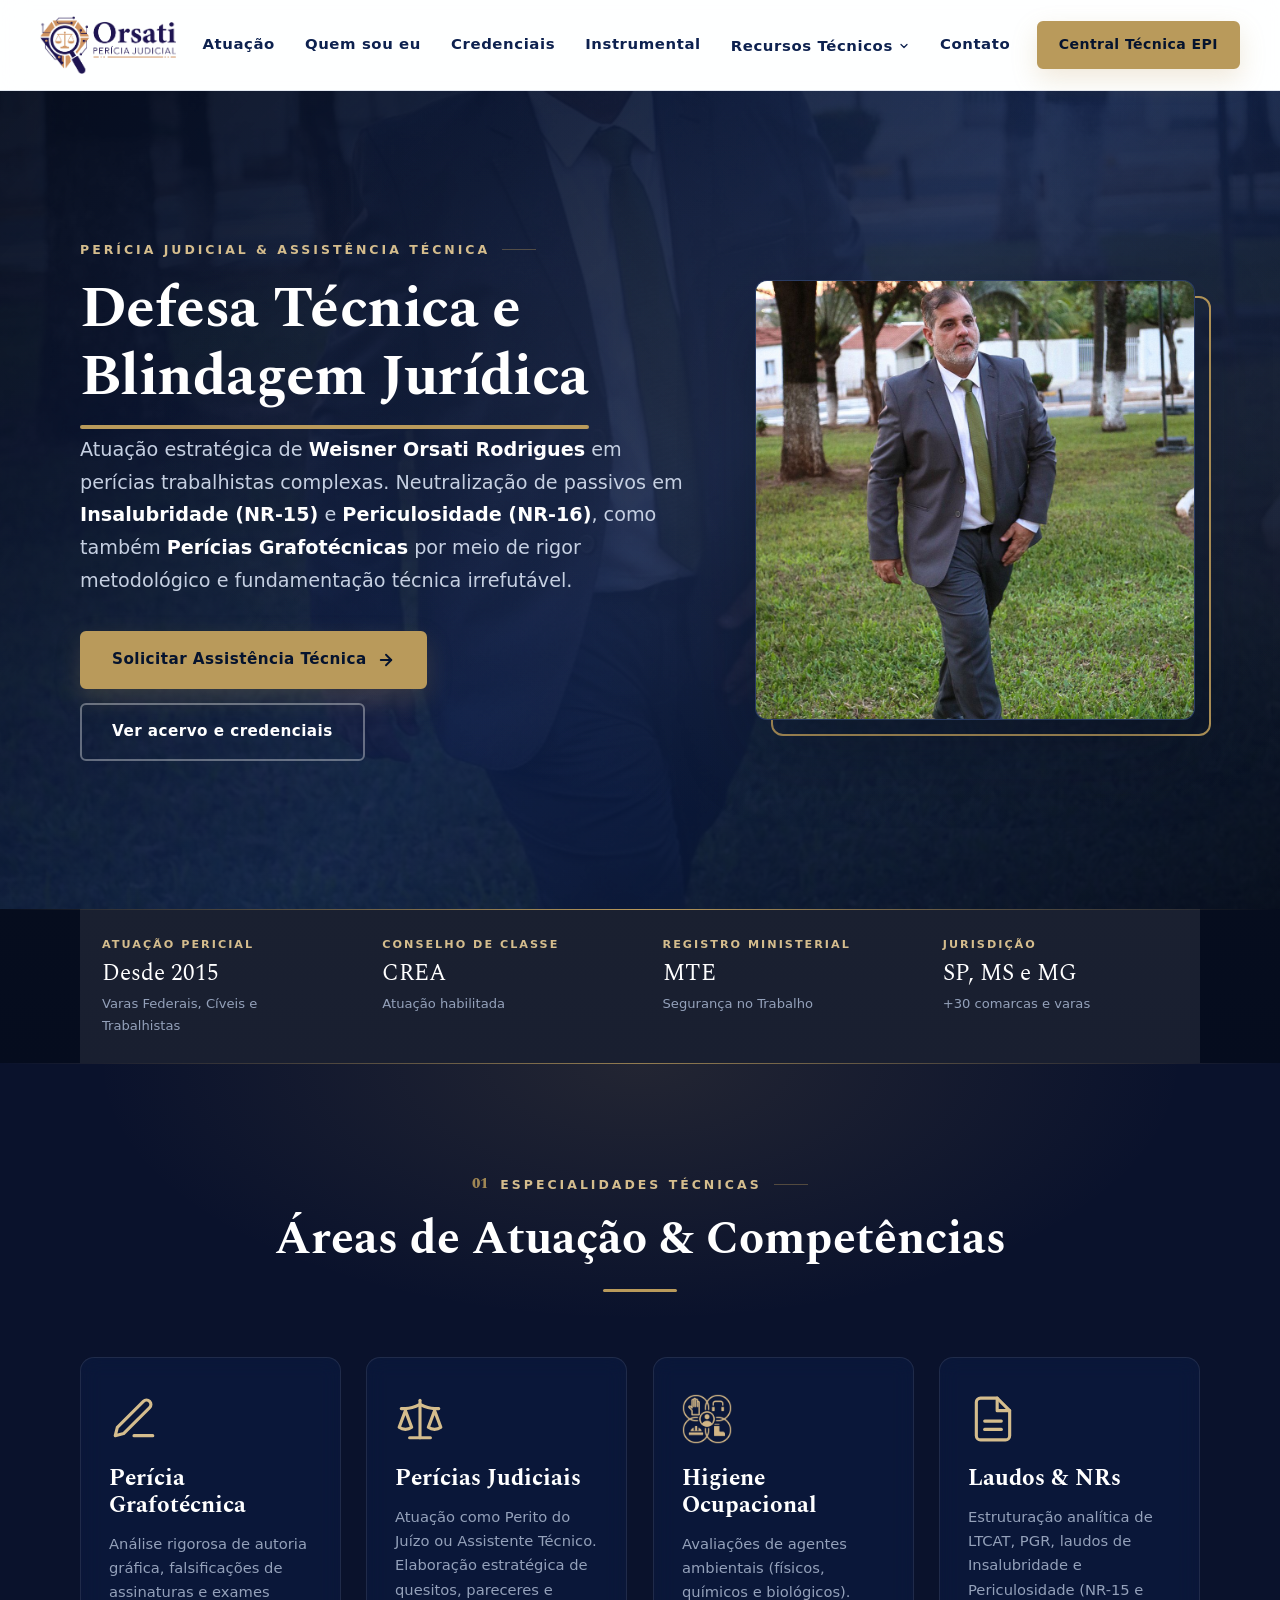
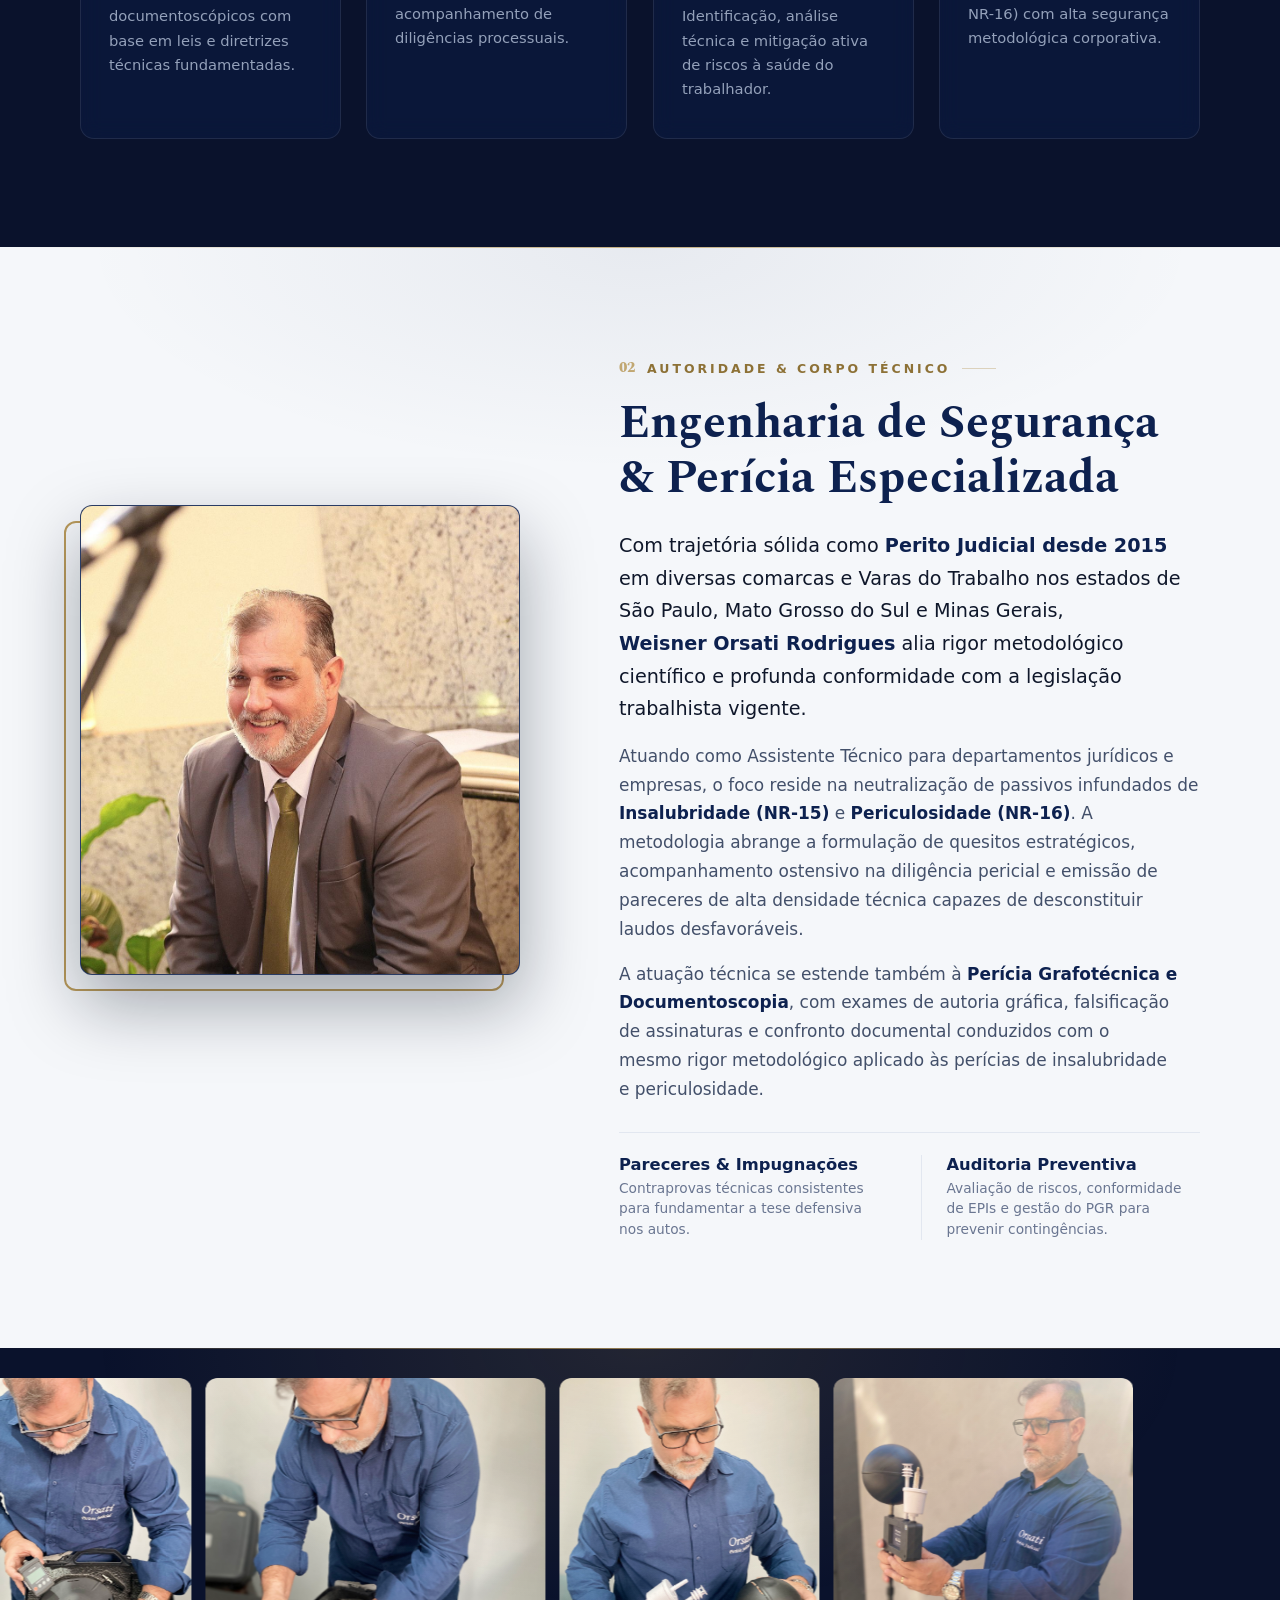
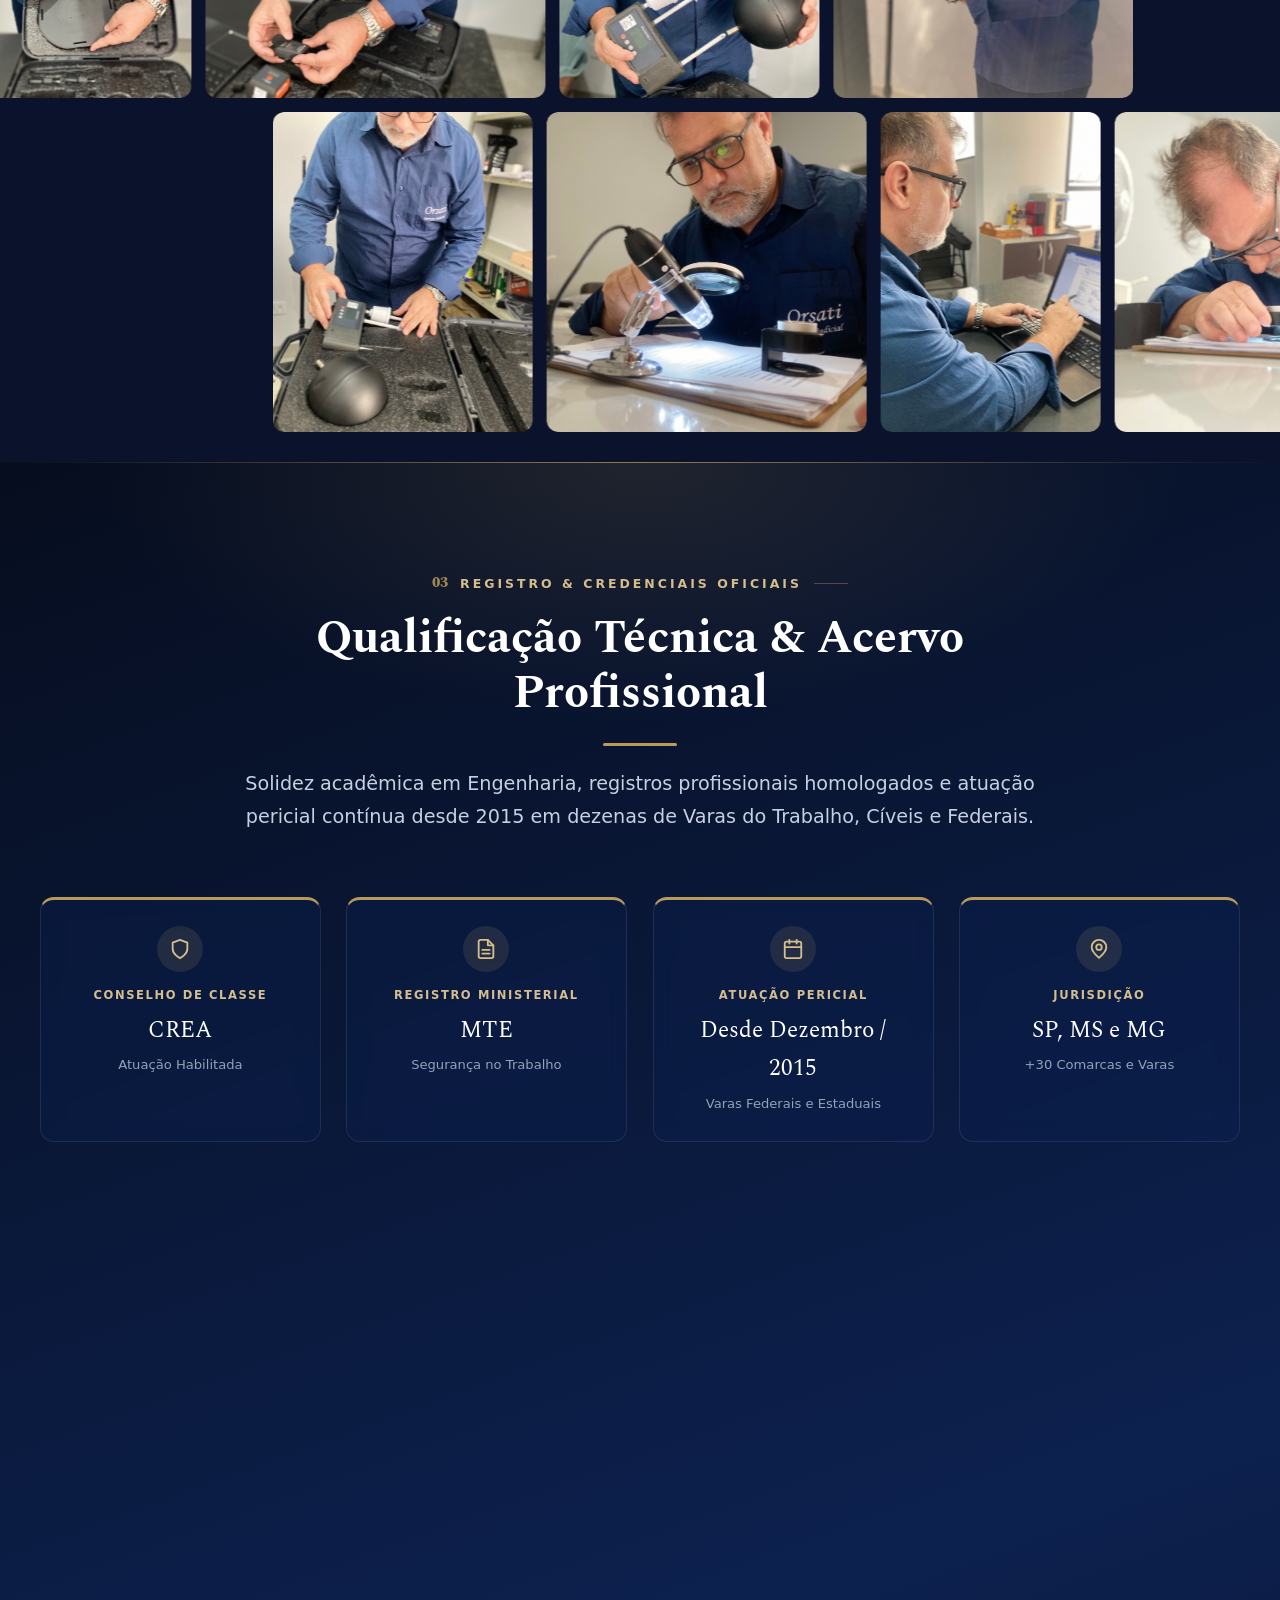
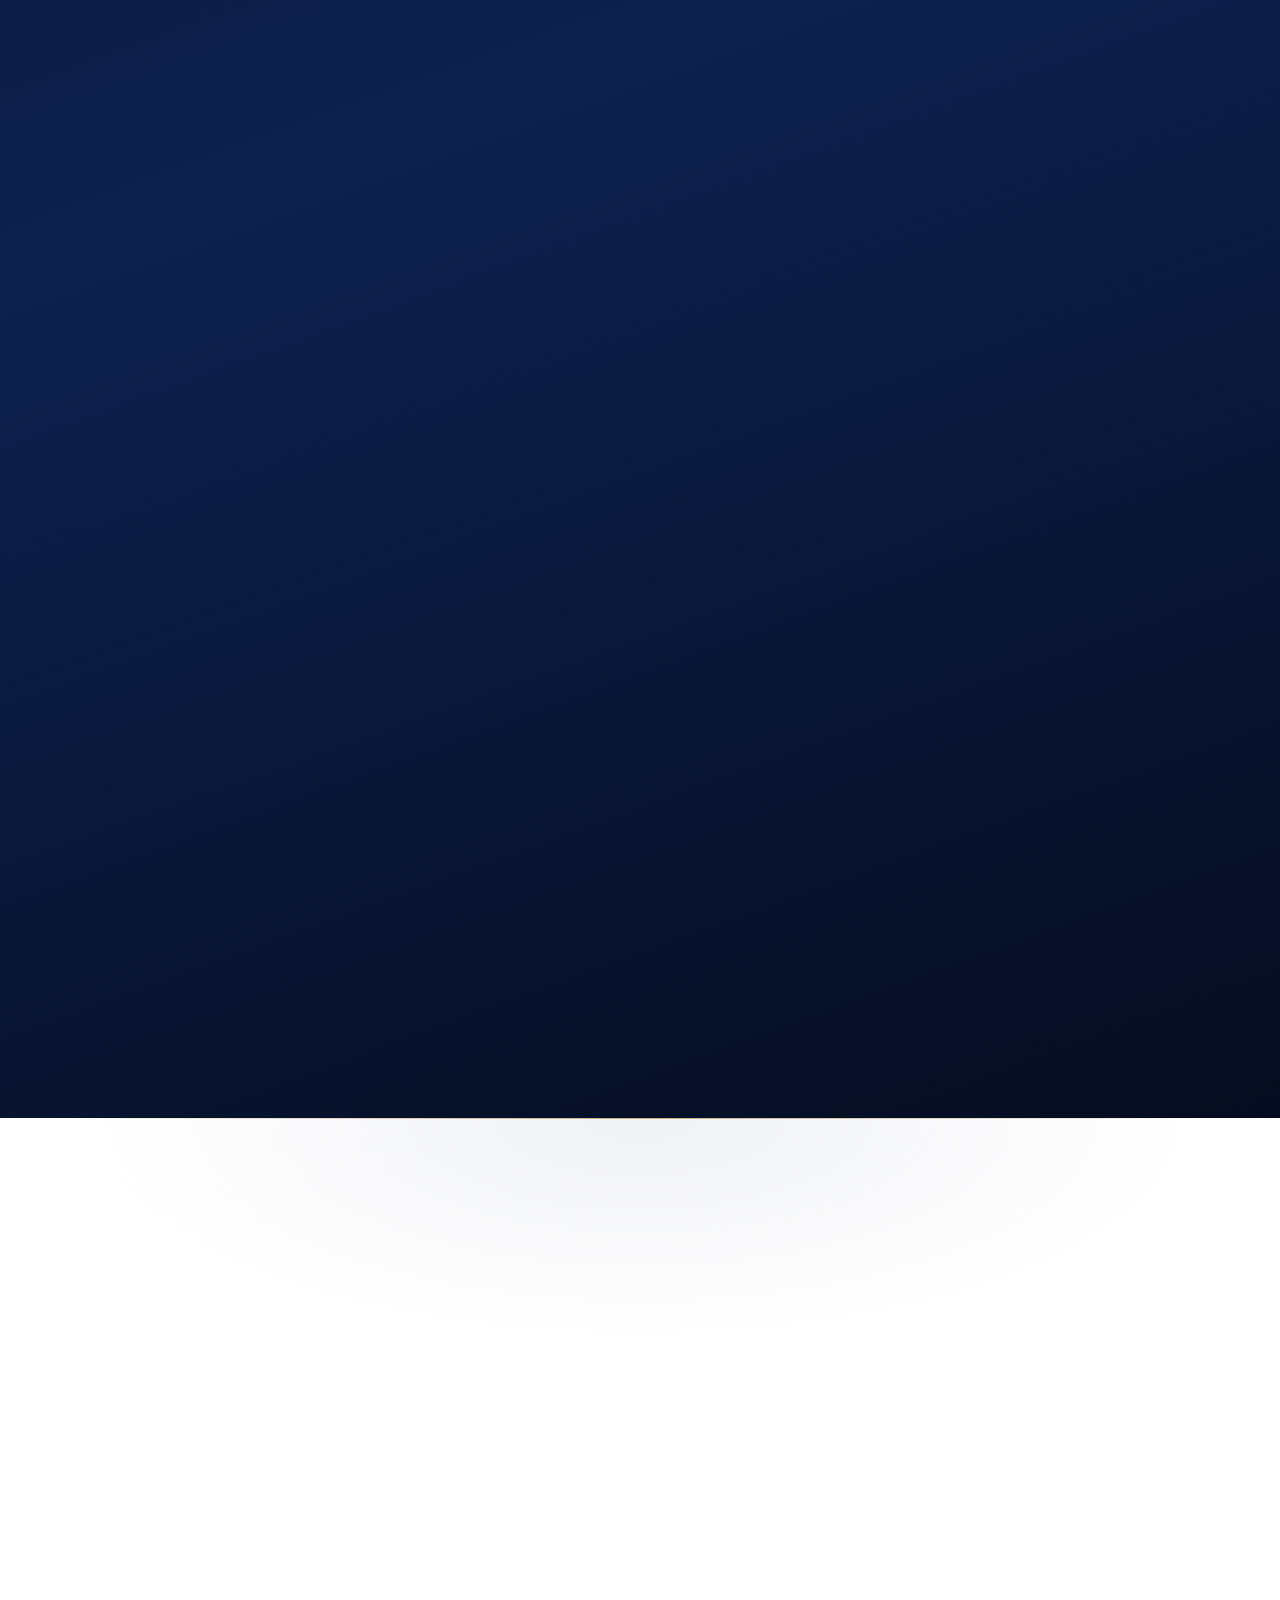
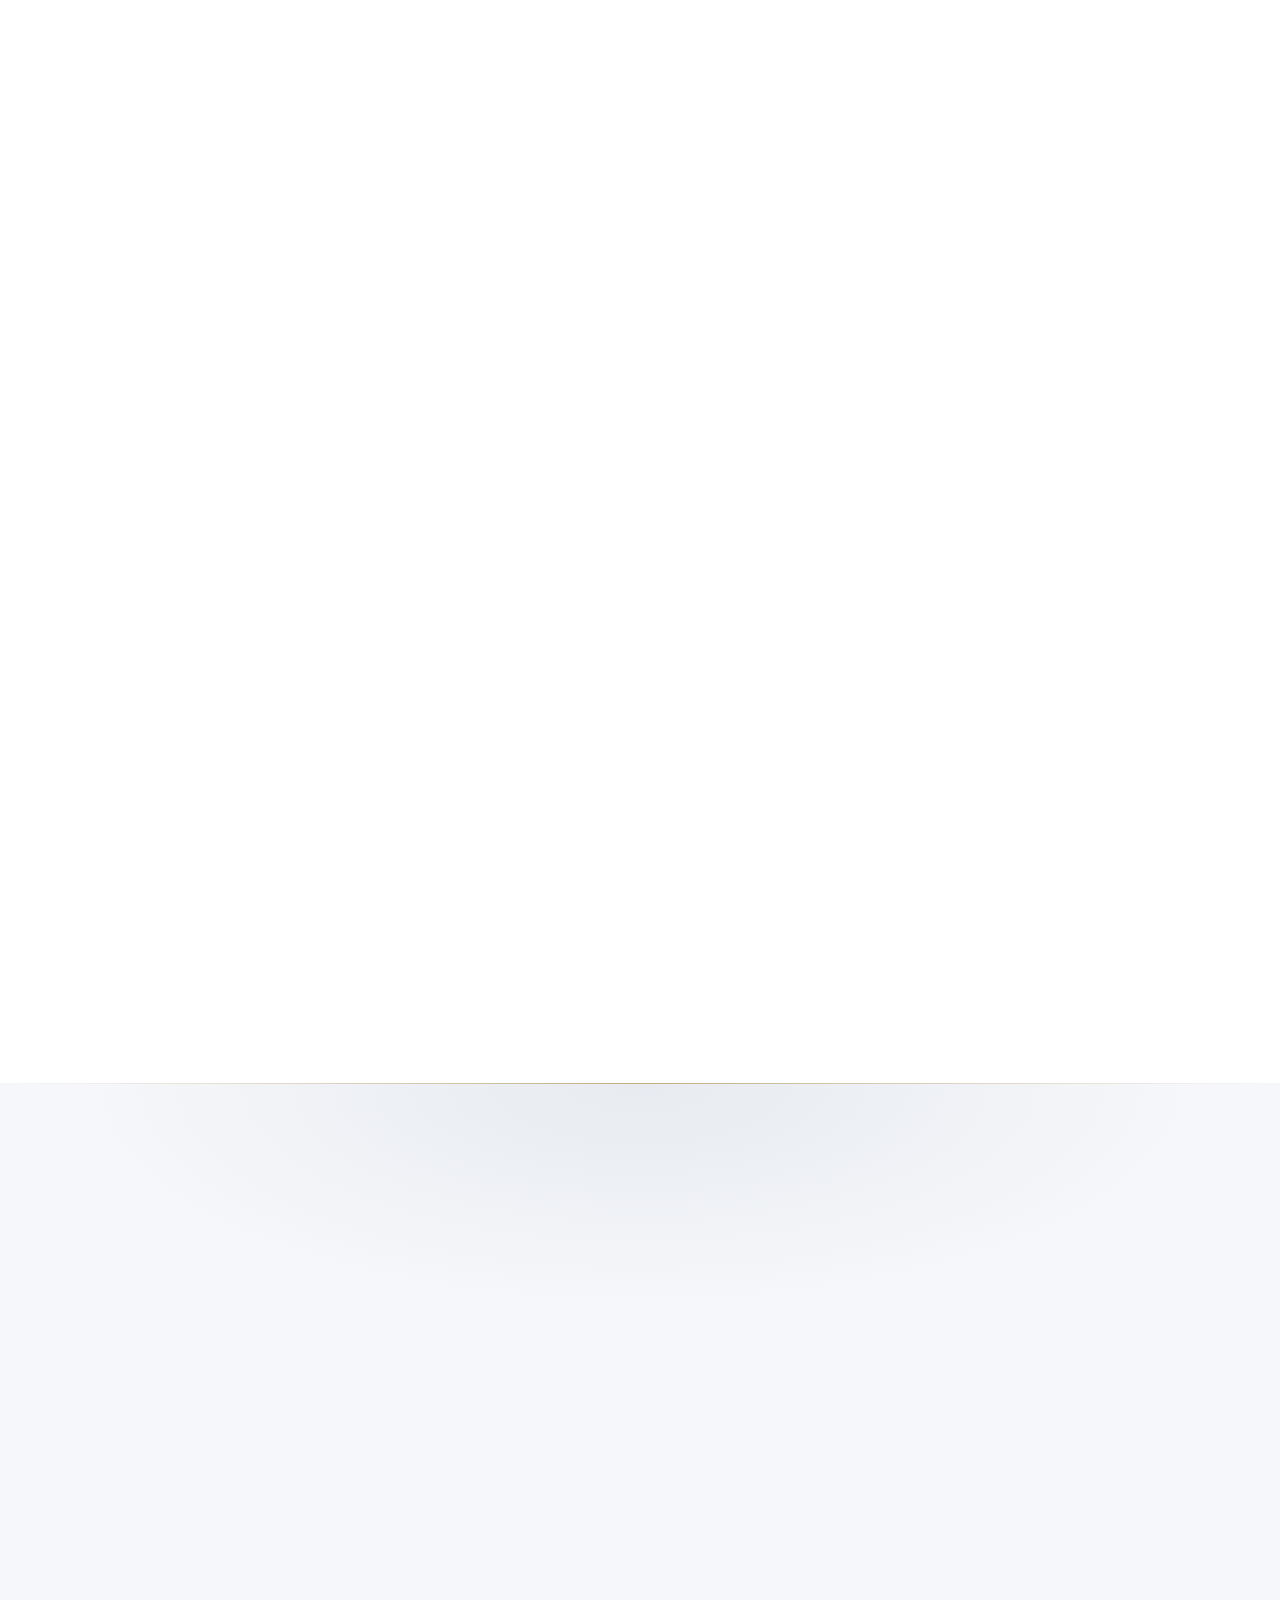
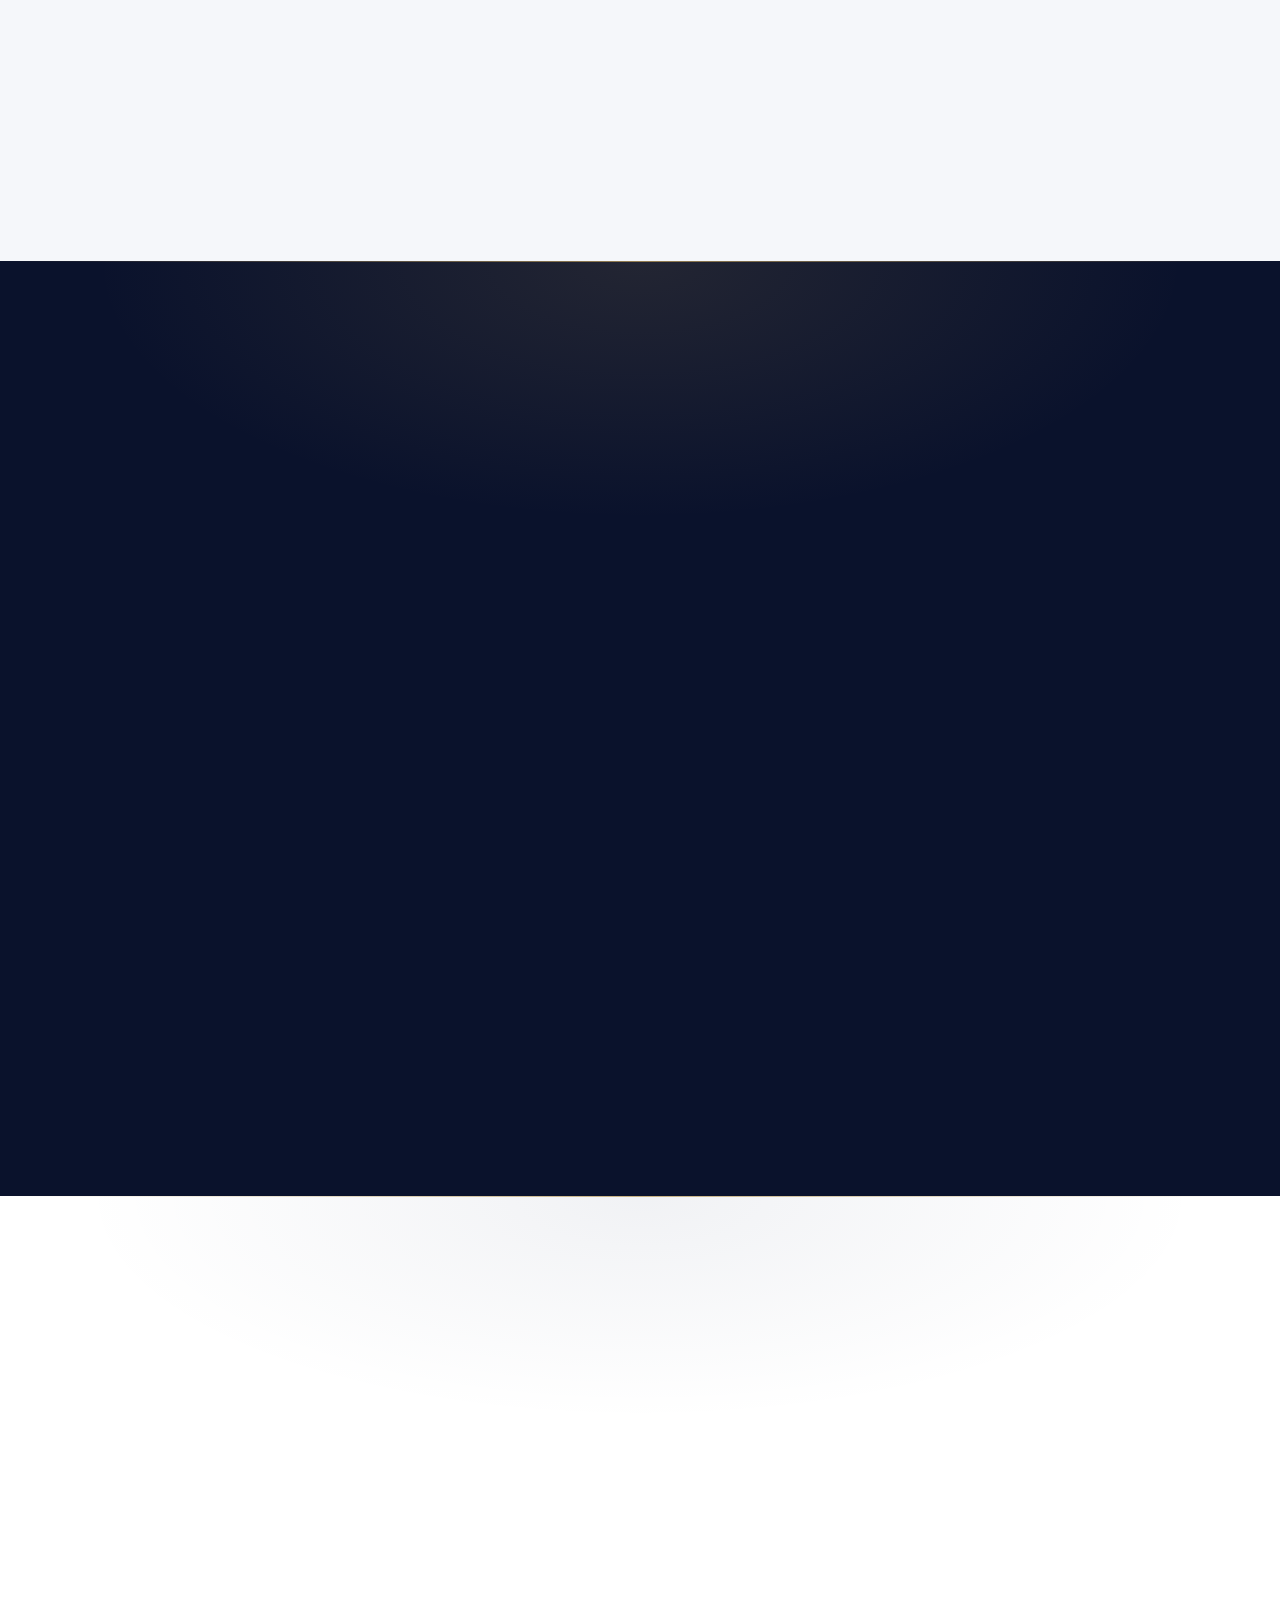
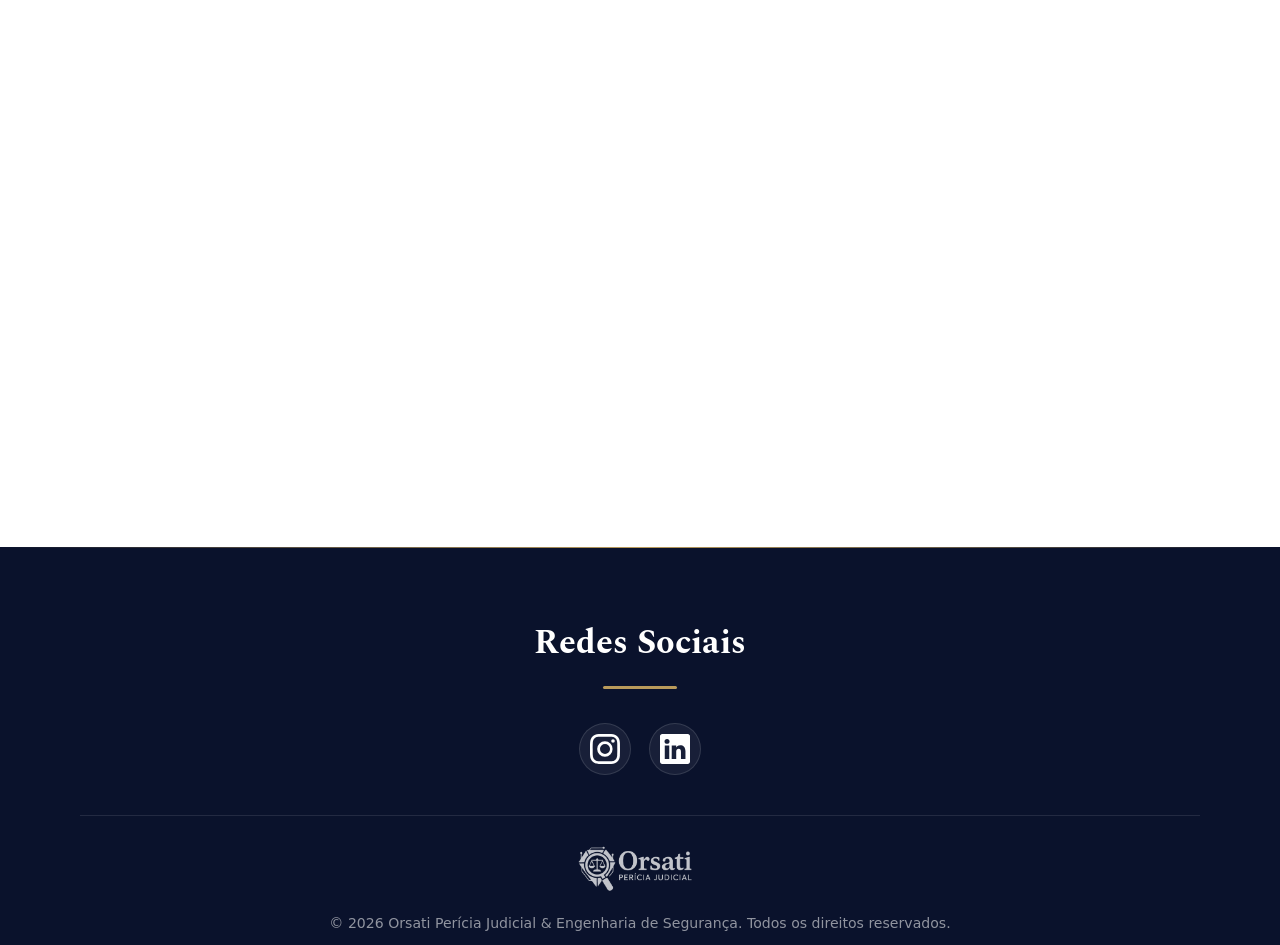
==== commit 2e18bd30: "Factbar animada tipo placar, zoom no quadro Ayres/Correa, remove Central EPI dos canais" ====
--- a/index.html
+++ b/index.html
@@ -56,11 +56,11 @@
         <a href="#quem-sou-eu">Quem sou eu</a>
         <a href="#qualificacao-tecnica">Credenciais</a>
         <a href="#equipamentos-tecnicos">Instrumental</a>
-        <a href="guia-epi.html" target="_blank">Central Técnica de EPIs</a>
+        <a href="#download-planilha-premium">Planilha de Gestão de EPIs</a>
+        <a href="#contato">Contato</a>
         <a href="bloco-tecnico.html">Bloco Técnico (Artigos)</a>
-        <a href="#download-planilha-premium">Planilha de Gestão de EPIs</a>
         <a href="https://caepi.trabalho.gov.br/internet/consultacainternet.aspx" target="_blank" rel="noopener noreferrer">Consultar CA (MTE)</a>
-        <a href="#contato">Contato</a>
+        <a href="guia-epi.html" target="_blank" class="btn btn--gold btn--sm">Central Técnica EPI</a>
     </nav>
 </header>
 
@@ -77,7 +77,10 @@
 <main>
 
     <!-- ============================ HERO ============================ -->
-    <section class="hero hero--fit band--seamless on-dark" id="topo" data-screen-label="Hero">
+    <!-- OPÇÕES DE ALTURA (troque a classe na linha abaixo):
+         • hero--full → tela cheia SÓ com o discurso; as credenciais surgem ao rolar (ATIVO)
+         • hero--fit  → tela cheia COM as credenciais (2015/CREA/MTE) já encaixadas -->
+    <section class="hero hero--full band--seamless on-dark" id="topo" data-screen-label="Hero">
         <div class="hero__media">
             <video class="hero__video parallax" id="videoHero" autoplay muted loop playsinline poster="./Images/Orsati Foto 15.jpeg">
                 <source src="./Images/VideoFundo.mp4" type="video/mp4">
@@ -113,42 +116,41 @@
         </div>
     </section>
 
+    <!-- ===== FAIXA DE CREDENCIAIS (efeito "placar" que abre ao rolar) ===== -->
+    <div class="factbar factbar--reveal" id="factbarReveal" aria-label="Credenciais e atuação">
+        <div class="wrap">
+            <div class="factbar__grid">
+                <div class="factbar__item">
+                    <span class="factbar__k">Atuação pericial</span>
+                    <span class="factbar__v">Desde 2015</span>
+                    <span class="factbar__s">Varas Federais, Cíveis e Trabalhistas</span>
+                </div>
+                <div class="factbar__item">
+                    <span class="factbar__k">Conselho de classe</span>
+                    <span class="factbar__v">CREA</span>
+                    <span class="factbar__s">Atuação habilitada</span>
+                </div>
+                <div class="factbar__item">
+                    <span class="factbar__k">Registro ministerial</span>
+                    <span class="factbar__v">MTE</span>
+                    <span class="factbar__s">Segurança no Trabalho</span>
+                </div>
+                <div class="factbar__item">
+                    <span class="factbar__k">Jurisdição</span>
+                    <span class="factbar__v">SP, MS e MG</span>
+                    <span class="factbar__s">+30 comarcas e varas</span>
+                </div>
+            </div>
+        </div>
+        <!-- Duas "viseiras" douradas que abrem do centro pra fora, revelando os dados -->
+        <div class="factbar__shutter factbar__shutter--top" aria-hidden="true"></div>
+        <div class="factbar__shutter factbar__shutter--bottom" aria-hidden="true"></div>
+        <div class="factbar__seam" aria-hidden="true"></div>
+    </div>
+
     <!-- ===================== 01 ÁREAS DE ATUAÇÃO ===================== -->
     <section class="band band--dark on-dark" id="areas-atuacao" data-screen-label="Áreas de Atuação">
         <div class="wrap">
-            
-            <!-- FACTBAR ANIMADO (PORTAS ESTILO PLACAR) -->
-            <div class="reveal-factbar reveal">
-                <div class="factbar-doors">
-                    <div class="factbar-door factbar-door--left"></div>
-                    <div class="factbar-door factbar-door--right"></div>
-                    
-                    <div class="factbar__grid">
-                        <div class="factbar__item">
-                            <span class="factbar__k">Atuação pericial</span>
-                            <span class="factbar__v">Desde 2015</span>
-                            <span class="factbar__s">Varas Federais, Cíveis e Trabalhistas</span>
-                        </div>
-                        <div class="factbar__item">
-                            <span class="factbar__k">Conselho de classe</span>
-                            <span class="factbar__v">CREA</span>
-                            <span class="factbar__s">Atuação habilitada</span>
-                        </div>
-                        <div class="factbar__item">
-                            <span class="factbar__k">Registro ministerial</span>
-                            <span class="factbar__v">MTE</span>
-                            <span class="factbar__s">Segurança no Trabalho</span>
-                        </div>
-                        <div class="factbar__item">
-                            <span class="factbar__k">Jurisdição</span>
-                            <span class="factbar__v">SP, MS e MG</span>
-                            <span class="factbar__s">+30 comarcas e varas</span>
-                        </div>
-                    </div>
-                </div>
-            </div>
-            <!-- FIM FACTBAR -->
-
             <div class="sec-head reveal">
                 <span class="eyebrow"><span class="eyebrow__num">01</span> Especialidades Técnicas</span>
                 <h2 class="sec-title">Áreas de Atuação &amp; Competências</h2>
@@ -172,23 +174,23 @@
                     <p>Atuação como Perito do Juízo ou Assistente Técnico. Elaboração estratégica de quesitos, pareceres e acompanhamento de diligências processuais.</p>
                 </article>
 
-                <article class="comp-card card--glass card--lift reveal">
-                    <div class="comp-card__icon">
-                        <img 
-                            src="./Images/Icons/EPIs.png" 
-                            alt="Ícone Higiene Ocupacional" 
-                            style="
-                                width: 50px; 
-                                height: 50px; 
-                                object-fit: contain; 
-                                display: block; 
-                                filter: brightness(0) saturate(100%) invert(79%) sepia(21%) saturate(543%) hue-rotate(359deg) brightness(91%) contrast(87%);
-                            "
-                        >
-                    </div>
-                    <h3>Higiene Ocupacional</h3>
-                    <p>Avaliações de agentes ambientais (físicos, químicos e biológicos). Identificação, análise técnica e mitigação ativa de riscos à saúde do trabalhador.</p>
-                </article>
+<article class="comp-card card--glass card--lift reveal">
+    <div class="comp-card__icon">
+        <img 
+            src="./Images/Icons/EPIs.png" 
+            alt="Ícone Higiene Ocupacional" 
+            style="
+                width: 50px; 
+                height: 50px; 
+                object-fit: contain; 
+                display: block; 
+                filter: brightness(0) saturate(100%) invert(79%) sepia(21%) saturate(543%) hue-rotate(359deg) brightness(91%) contrast(87%);
+            "
+        >
+    </div>
+    <h3>Higiene Ocupacional</h3>
+    <p>Avaliações de agentes ambientais (físicos, químicos e biológicos). Identificação, análise técnica e mitigação ativa de riscos à saúde do trabalhador.</p>
+</article>
 
                 <article class="comp-card card--glass card--lift reveal">
                     <div class="comp-card__icon">
@@ -278,7 +280,7 @@
             </div>
         </div>
     </div>
-    </section>
+</section>
 
     <!-- =================== 03 QUALIFICAÇÃO TÉCNICA =================== -->
     <section class="band band--deep on-dark" id="qualificacao-tecnica" data-screen-label="Qualificação Técnica">
@@ -784,7 +786,6 @@
                             <p>Acompanhe nossas análises de casos e atualizações técnicas da área.</p>
                         </div>
                     </a>
-
                 </div>
 
                 <div class="contact__form reveal" style="--i:1">
@@ -869,4 +870,4 @@
 
 <script src="main.js"></script>
 </body>
-</html>+</html>
--- a/style.css
+++ b/style.css
@@ -390,27 +390,46 @@
 .grid--2 { grid-template-columns: repeat(2, 1fr); }
 .stack { display: flex; flex-direction: column; gap: clamp(18px, 2vw, 30px); }
 
-/* ==========================================================================
-   HERO (Mantendo a correção de espaçamento)
-   ========================================================================== */
+/* Hero */
+/* Hero — base comum às duas opções */
 .hero {
     position: relative;
     background: var(--navy-900);
     color: var(--on-dark);
     overflow: hidden;
-    display: flex; 
-    align-items: center;
-    min-height: calc(100vh - 82px);
-    min-height: calc(100dvh - 82px);
-    padding: clamp(40px, 6vw, 80px) 0;
+    display: grid;
+    align-content: center;
 }
 .hero::before { display: none; }
-.hero > .wrap { width: 100%; }
-
-.hero--fit, .hero--full { display: contents; }
-
+.hero > .wrap { align-self: center; }
+
+/* OPÇÃO A (hero--full): a dobra é só o discurso + foto, ocupando a tela toda.
+   A faixa de credenciais é uma seção própria, logo abaixo (efeito "placar"). */
+.hero--full {
+    min-height: calc(100vh - 82px); min-height: calc(100dvh - 82px);
+    grid-template-rows: 1fr;
+    align-content: center;
+    padding: clamp(32px, 4vw, 56px) 0 clamp(32px, 4vw, 56px);
+}
+.hero--full > .wrap { align-self: center; }
+
+/* OPÇÃO B (hero--fit): discurso, foto E credenciais, tudo encaixado numa tela só.
+   Nesta opção a faixa reveal fica logo no rodapé do hero, sem o efeito de abertura. */
+.hero--fit {
+    min-height: 100vh; min-height: 100dvh;
+    grid-template-rows: 1fr;
+    padding: clamp(56px, 7vw, 88px) 0 0;
+}
+.hero--fit .hero__lead { margin-bottom: clamp(18px, 2.4vw, 28px); }
+@media (min-height: 900px) {
+    .hero--fit { align-content: center; }
+}
 .hero__media { position: absolute; inset: -8% 0; z-index: 1; pointer-events: none; }
-.hero__video { width: 100%; height: 100%; object-fit: cover; opacity: 0.42; will-change: transform; }
+.hero__video {
+    width: 100%; height: 100%; object-fit: cover;
+    opacity: 0.42;
+    will-change: transform;
+}
 .hero__scrim {
     position: absolute; inset: 0; z-index: 2; pointer-events: none;
     background:
@@ -435,73 +454,138 @@
 .hero__lead strong { color: var(--white); }
 .hero__ctas { display: flex; flex-wrap: wrap; gap: 14px; }
 
-/* ==========================================================================
-   FACTBAR (Efeito de abertura de portas - Placar)
-   ========================================================================== */
-.reveal-factbar {
-    position: relative;
-    margin-bottom: clamp(40px, 6vw, 68px);
-    z-index: 10;
-    transform: translateY(30px);
-    opacity: 0;
-    transition: transform 1s var(--ease), opacity 0.9s var(--ease);
-    will-change: transform, opacity;
-}
-.reveal-factbar.is-in {
-    transform: translateY(0);
-    opacity: 1;
-}
-
-.factbar-doors {
-    position: relative;
-    border-radius: 12px;
-    overflow: hidden;
-    border: 1px solid rgba(255, 255, 255, 0.1);
-    background: var(--navy-900);
+.frame { position: relative; width: 100%; max-width: 440px; justify-self: center; }
+.frame::before {
+    content: ''; position: absolute; top: 16px; right: -16px;
+    width: 100%; height: 100%;
+    border: 2px solid var(--gold); border-radius: 12px;
+}
+.frame--left::before { right: auto; left: -16px; }
+.frame__inner {
+    position: relative; z-index: 2;
+    height: clamp(340px, 42vw, 440px);
+    border-radius: 12px; overflow: hidden;
+    background: var(--navy-700);
+    border: 1px solid rgba(255, 255, 255, 0.12);
     box-shadow: var(--sh-3);
 }
-
-.factbar-door {
-    position: absolute;
-    top: 0;
-    bottom: 0;
-    width: 50%;
-    background: linear-gradient(135deg, var(--navy-700), var(--navy-800));
-    z-index: 10;
-    /* Inicia a abertura das portas após um pequeno delay (0.3s) */
-    transition: transform 0.6s cubic-bezier(0.8, 0, 0.2, 1) 0.3s;
-}
-.factbar-door--left {
-    left: 0;
-    transform-origin: left;
-    border-right: 2px solid var(--gold);
-}
-.factbar-door--right {
-    right: 0;
-    transform-origin: right;
-    border-left: 2px solid var(--gold);
-}
-
-.reveal-factbar.is-in .factbar-door--left { transform: translateX(-100%); }
-.reveal-factbar.is-in .factbar-door--right { transform: translateX(100%); }
-
-.factbar-doors .factbar__grid {
-    opacity: 0;
-    transform: scale(0.98);
-    /* Aparece o conteúdo logo em seguida ao movimento das portas */
-    transition: opacity 0.5s ease 0.6s, transform 0.5s ease 0.6s;
-}
-.reveal-factbar.is-in .factbar-doors .factbar__grid {
-    opacity: 1;
-    transform: scale(1);
-}
-
-/* Grids internos */
-.factbar__grid { display: grid; grid-template-columns: repeat(4, 1fr); gap: 1px; background: rgba(255, 255, 255, 0.08); }
+.frame__inner img { width: 100%; height: 100%; object-fit: cover; object-position: center; }
+
+/* Faixa de credenciais — costura entre o hero e a banda seguinte */
+.factbar {
+    position: relative; z-index: 5;
+    margin-top: clamp(48px, 6vw, 78px);
+    border-top: 1px solid rgba(255, 255, 255, 0.1);
+    background: linear-gradient(180deg, rgba(6, 13, 30, 0) 0%, rgba(6, 13, 30, 0.55) 100%);
+}
+.factbar__grid {
+    display: grid; grid-template-columns: repeat(4, 1fr);
+    gap: 1px; background: rgba(255, 255, 255, 0.08);
+}
 .factbar__item { padding: 26px 22px; background: var(--navy-900); }
-.factbar__k { display: block; font-size: 0.7rem; font-weight: 800; letter-spacing: 0.18em; text-transform: uppercase; color: var(--gold-light); margin-bottom: 6px; }
+.factbar__k {
+    display: block; font-size: 0.7rem; font-weight: 800; letter-spacing: 0.18em; text-transform: uppercase;
+    color: var(--gold-light); margin-bottom: 6px;
+}
 .factbar__v { font-family: var(--serif); font-size: var(--step-2); color: var(--white); line-height: 1.25; }
 .factbar__s { display: block; font-size: 0.82rem; color: var(--on-dark-mute); margin-top: 4px; }
+
+/* ---- Faixa de credenciais com efeito "placar" (viseiras que abrem ao rolar) ---- */
+.factbar--reveal {
+    margin-top: 0;
+    background: linear-gradient(180deg, var(--navy-900) 0%, #050c1e 100%);
+    overflow: hidden;
+    position: relative;
+    border-top: 0;
+}
+/* costura dourada no topo, como nas outras bandas */
+.factbar--reveal::before {
+    content: ''; position: absolute; top: 0; left: 0; right: 0; height: 1px; z-index: 6;
+    background: linear-gradient(90deg, transparent, var(--gold-line) 22%, var(--gold) 50%, var(--gold-line) 78%, transparent);
+}
+/* Conteúdo começa escondido (levemente comprimido e transparente) e "acende" quando abre */
+.factbar--reveal .factbar__grid {
+    opacity: 0;
+    transform: scale(0.985);
+    transition: opacity 0.5s ease 0.35s, transform 0.6s var(--ease) 0.35s;
+}
+.factbar--reveal.is-open .factbar__grid { opacity: 1; transform: none; }
+.factbar--reveal .factbar__item {
+    background: transparent;
+}
+.factbar--reveal .factbar__grid { background: rgba(255,255,255,0.08); }
+
+/* números "acendem" um a um, como um placar ligando */
+.factbar--reveal .factbar__v {
+    opacity: 0; transform: translateY(8px);
+    transition: opacity 0.5s ease, transform 0.5s var(--ease);
+}
+.factbar--reveal.is-open .factbar__item:nth-child(1) .factbar__v { transition-delay: 0.55s; }
+.factbar--reveal.is-open .factbar__item:nth-child(2) .factbar__v { transition-delay: 0.70s; }
+.factbar--reveal.is-open .factbar__item:nth-child(3) .factbar__v { transition-delay: 0.85s; }
+.factbar--reveal.is-open .factbar__item:nth-child(4) .factbar__v { transition-delay: 1.00s; }
+.factbar--reveal.is-open .factbar__v { opacity: 1; transform: none; }
+
+/* As duas viseiras douradas que cobrem a faixa e abrem do centro pra fora */
+.factbar__shutter {
+    position: absolute; left: 0; right: 0; height: 50%; z-index: 5;
+    background:
+        linear-gradient(180deg, var(--gold) 0%, var(--gold-deep) 100%);
+    box-shadow: inset 0 0 40px rgba(0,0,0,0.25);
+    transition: transform 0.7s cubic-bezier(0.7, 0, 0.2, 1);
+    will-change: transform;
+}
+/* textura sutil de "metal escovado" nas viseiras */
+.factbar__shutter::after {
+    content: ''; position: absolute; inset: 0;
+    background: repeating-linear-gradient(90deg, rgba(255,255,255,0.05) 0 2px, transparent 2px 5px);
+    opacity: 0.5;
+}
+.factbar__shutter--top { top: 0; transform-origin: top; }
+.factbar__shutter--bottom { bottom: 0; transform-origin: bottom; }
+.factbar--reveal.is-open .factbar__shutter--top { transform: translateY(-100%); }
+.factbar--reveal.is-open .factbar__shutter--bottom { transform: translateY(100%); }
+
+/* linha central luminosa (a "fresta" por onde abre) */
+.factbar__seam {
+    position: absolute; left: 0; right: 0; top: 50%; height: 2px; z-index: 7;
+    transform: translateY(-50%);
+    background: linear-gradient(90deg, transparent, var(--gold-light) 30%, #fff 50%, var(--gold-light) 70%, transparent);
+    opacity: 0; box-shadow: 0 0 18px 3px rgba(213, 189, 141, 0.7);
+    transition: opacity 0.3s ease;
+}
+/* a fresta brilha no momento em que começa a abrir, depois some */
+.factbar--reveal.is-arming .factbar__seam { opacity: 1; }
+.factbar--reveal.is-open .factbar__seam { opacity: 0; transition: opacity 0.6s ease 0.5s; }
+
+@media (prefers-reduced-motion: reduce) {
+    .factbar__shutter { display: none; }
+    .factbar--reveal .factbar__grid,
+    .factbar--reveal .factbar__v { opacity: 1 !important; transform: none !important; transition: none !important; }
+}
+
+/* Cartão de competência */
+.comp-card { padding: clamp(26px, 3vw, 36px) clamp(22px, 2.4vw, 28px); border-radius: var(--radius); }
+.comp-card__icon { color: var(--gold-light); margin-bottom: 22px; }
+.comp-card h3 { color: var(--white); font-size: var(--step-2); margin-bottom: 12px; }
+.comp-card p { color: var(--on-dark-mute); font-size: 0.92rem; line-height: 1.65; }
+
+/* Sobre / autoridade */
+.about { display: grid; grid-template-columns: 0.9fr 1.1fr; gap: clamp(36px, 5vw, 64px); align-items: center; }
+.about__media { margin-top: clamp(-150px, -9vw, 0px); }
+.about__media .frame__inner { height: clamp(360px, 46vw, 470px); }
+.about__split {
+    display: grid; grid-template-columns: 1fr 1fr; gap: 24px;
+    border-top: 1px solid var(--line); padding-top: 22px; margin-top: 28px;
+}
+.about__split h4 { font-family: var(--sans); font-size: 1.02rem; color: var(--navy-700); margin-bottom: 4px; }
+.about__split p { font-size: 0.86rem; color: var(--ink-mute); line-height: 1.5; }
+.about__split > div + div { border-left: 1px solid var(--line); padding-left: 24px; }
+
+.prose p { color: var(--ink-soft); margin-bottom: 16px; }
+.prose p strong { color: var(--navy-700); }
+.prose p:first-of-type { color: var(--ink); font-weight: 500; font-size: var(--step-1); }
+
 /* Credenciais */
 .badge-card {
     padding: 26px 20px; text-align: center; border-radius: var(--radius);
@@ -959,6 +1043,8 @@
     -webkit-user-drag: none; user-drag: none; -webkit-touch-callout: none;
 }
 .filmstrip__item:hover img { transform: scale(1.04); }
+.zoomable { cursor: zoom-in; transition: filter 0.25s ease; }
+.zoomable:hover { filter: brightness(1.04); }
 @media (max-width: 768px) {
     .filmstrip__item { height: 190px; }
     .filmstrip { gap: 10px; }
@@ -999,7 +1085,6 @@
     color: var(--white); border-radius: 50%;
     display: flex; align-items: center; justify-content: center;
     cursor: pointer; opacity: 0.7; transition: var(--transition);
-    z-index: 2010;
 }
 .lightbox__close:hover, .lightbox__prev:hover, .lightbox__next:hover { opacity: 1; background: var(--gold); border-color: var(--gold); color: var(--navy-900); }
 .lightbox__close { top: 16px; right: 16px; width: 36px; height: 36px; }
@@ -1040,4 +1125,4 @@
 @media (max-width: 992px) {
     .nav-mobile__trigger { display: flex; }
     .nav-mobile__panel { display: flex; }
-}+}
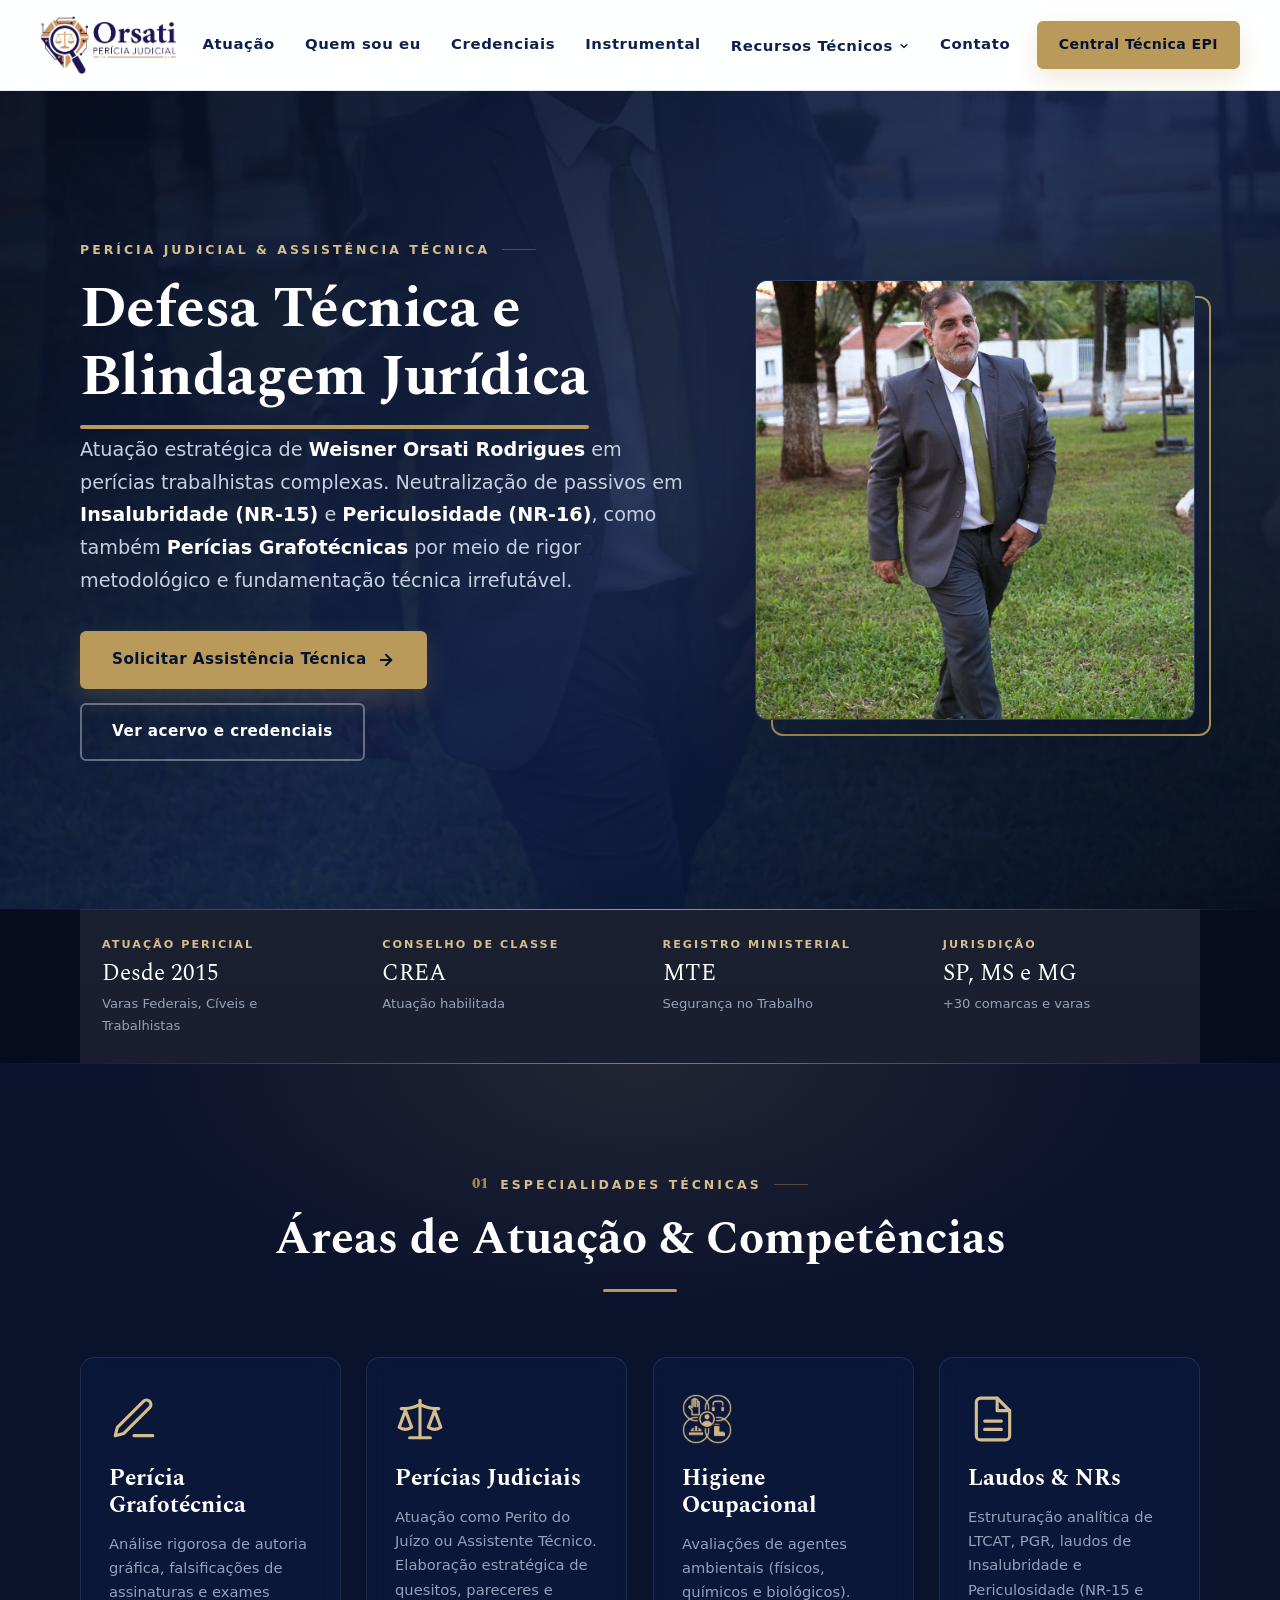
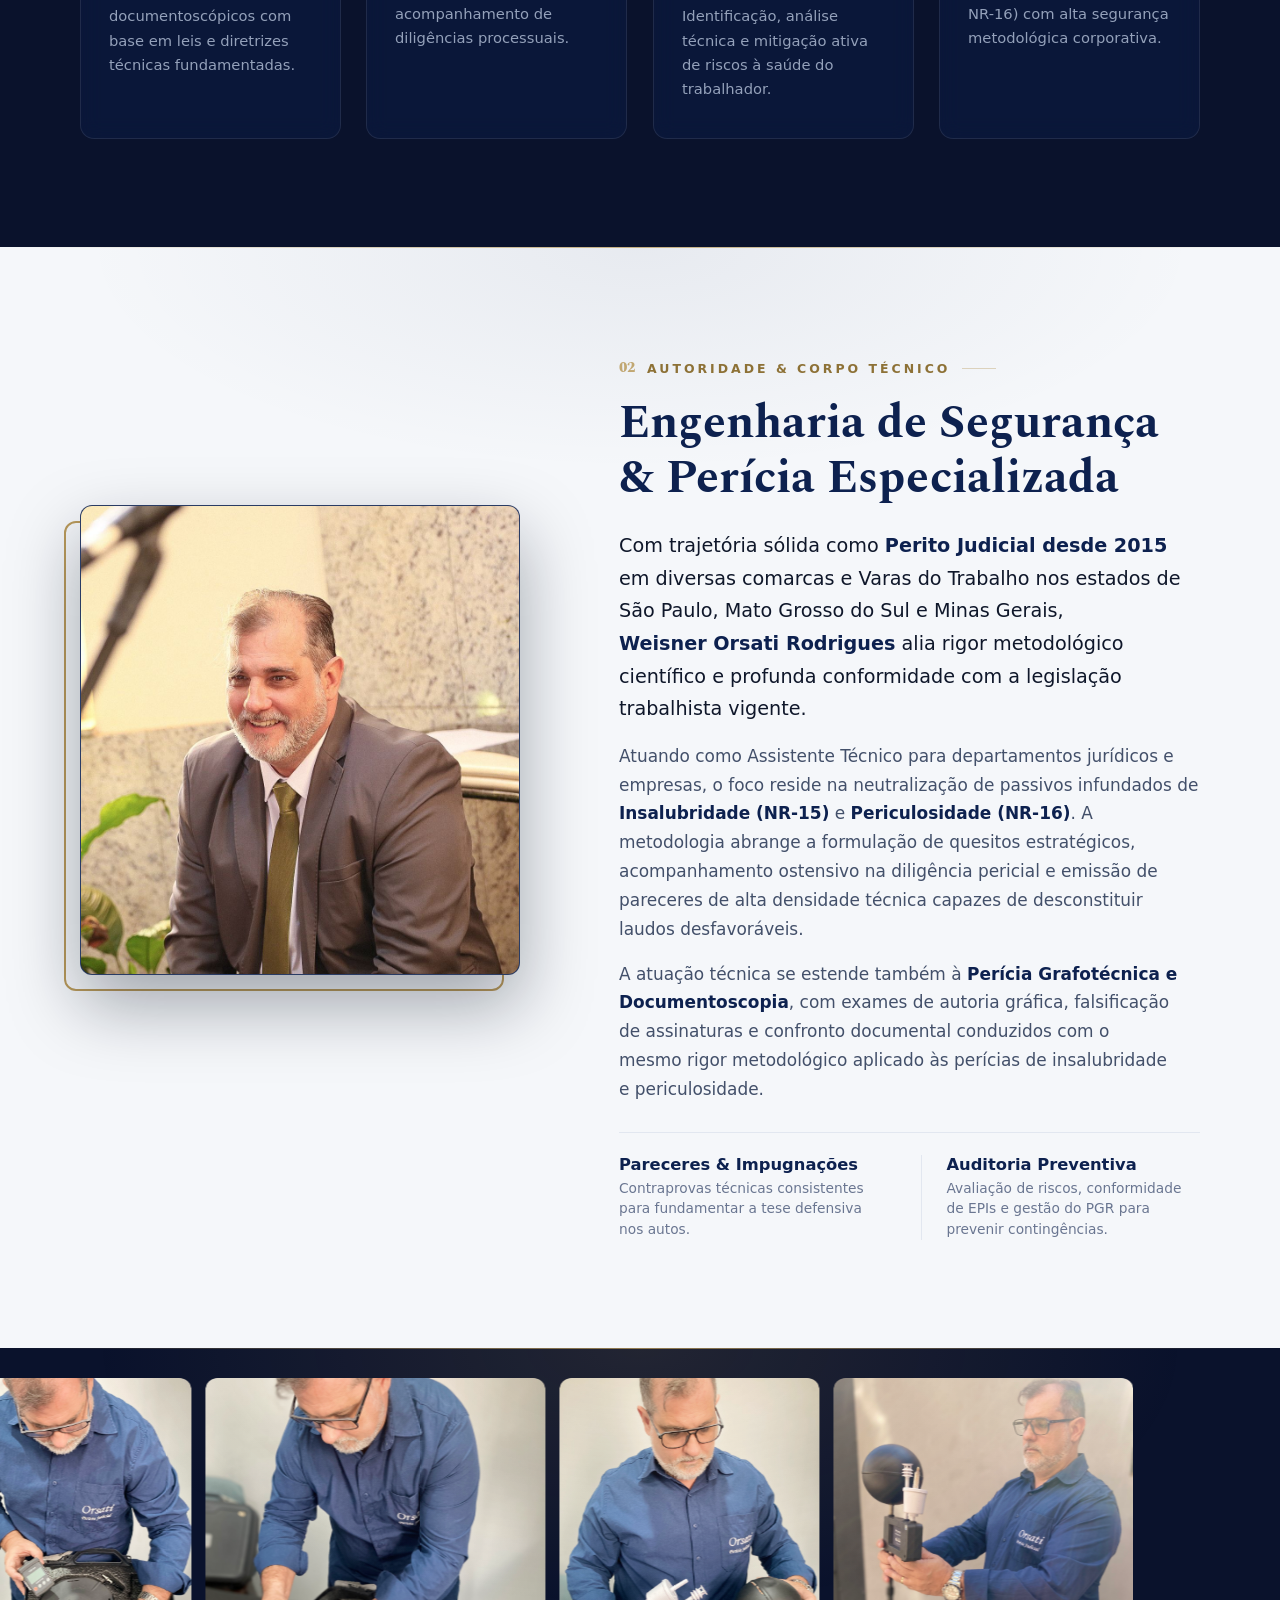
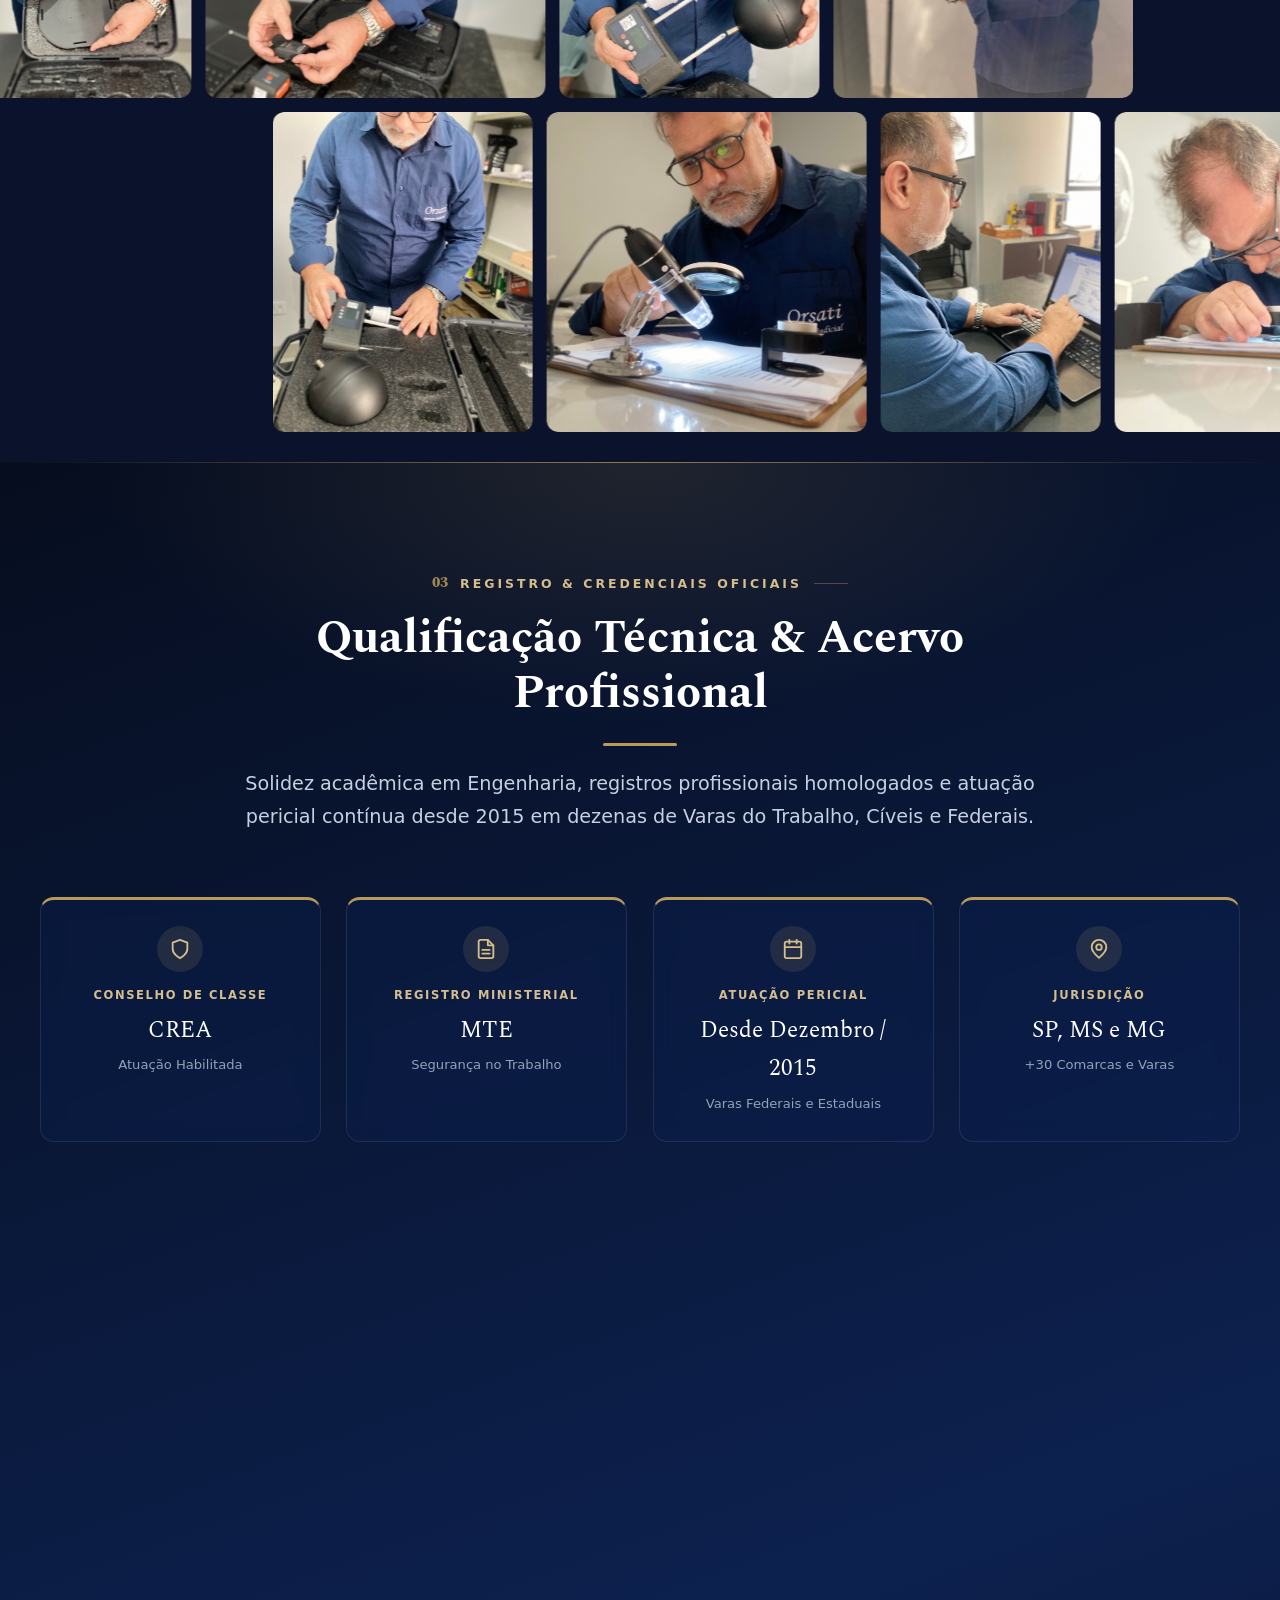
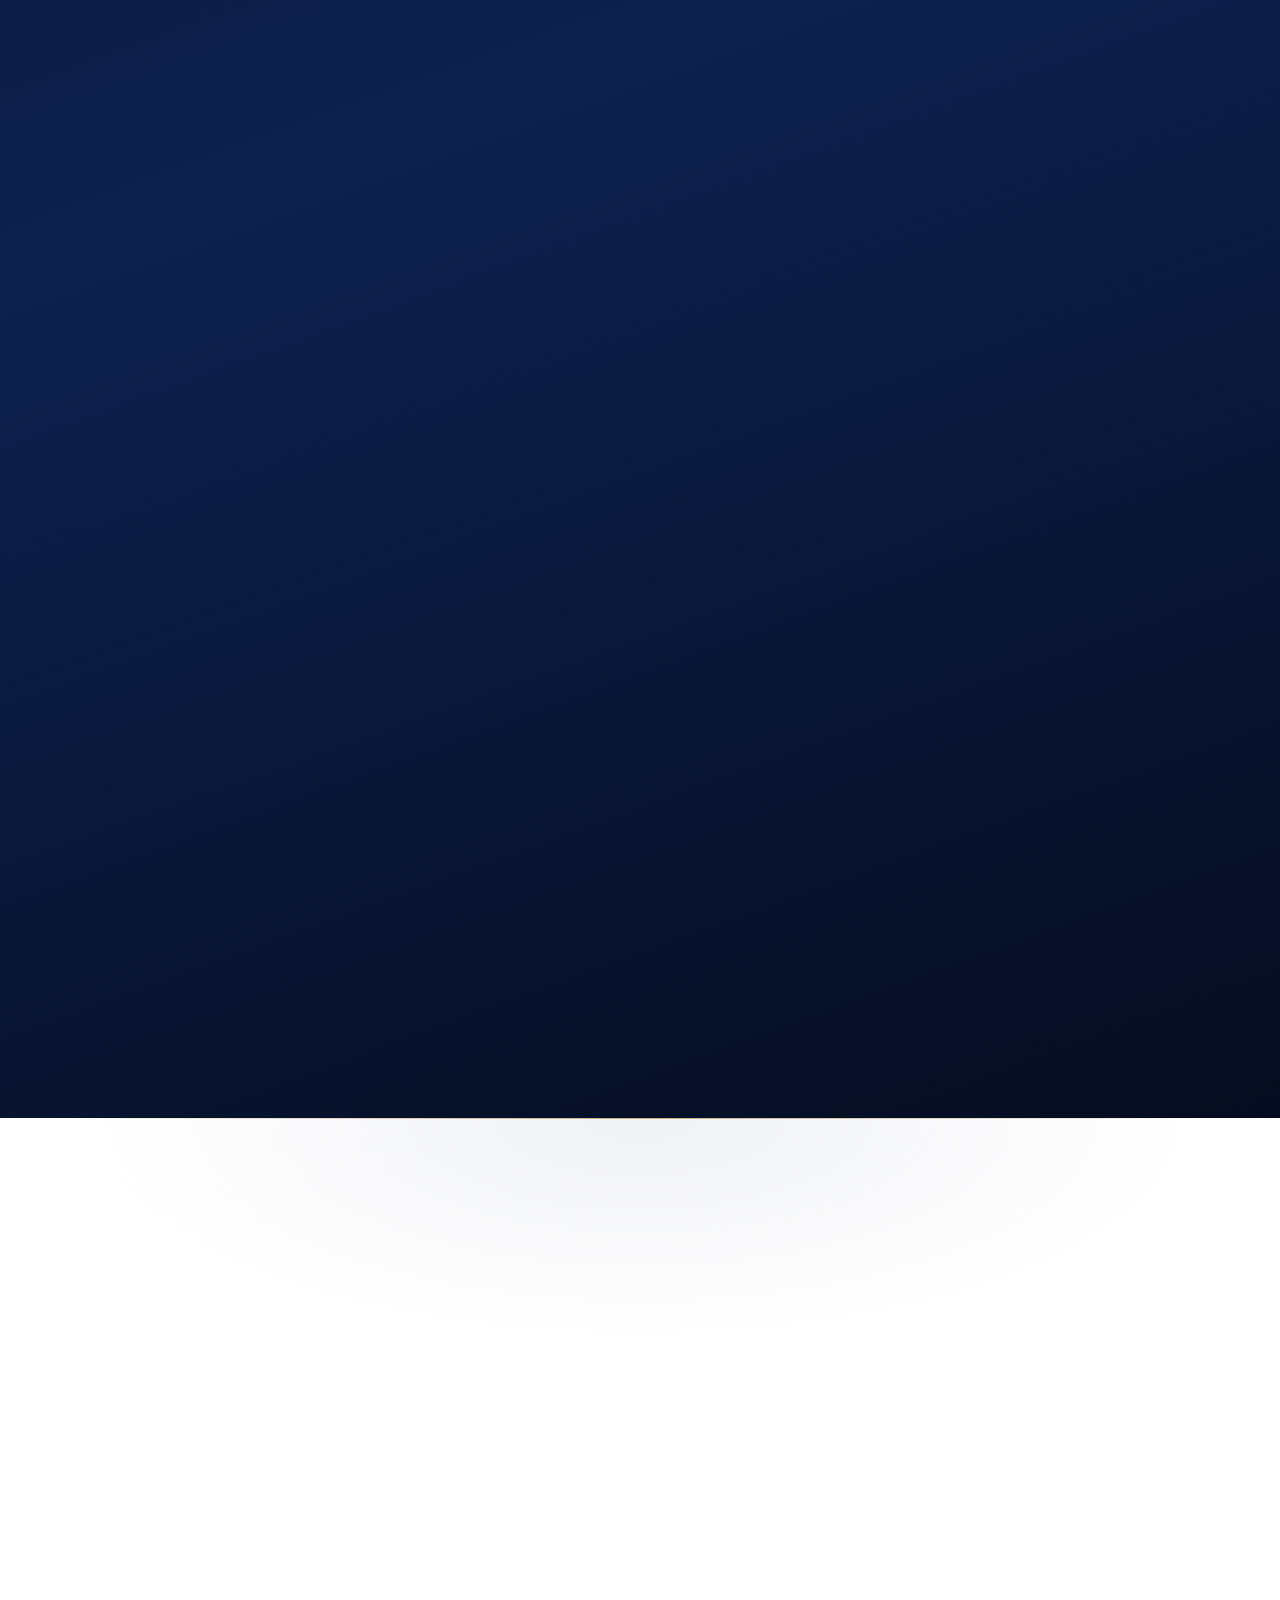
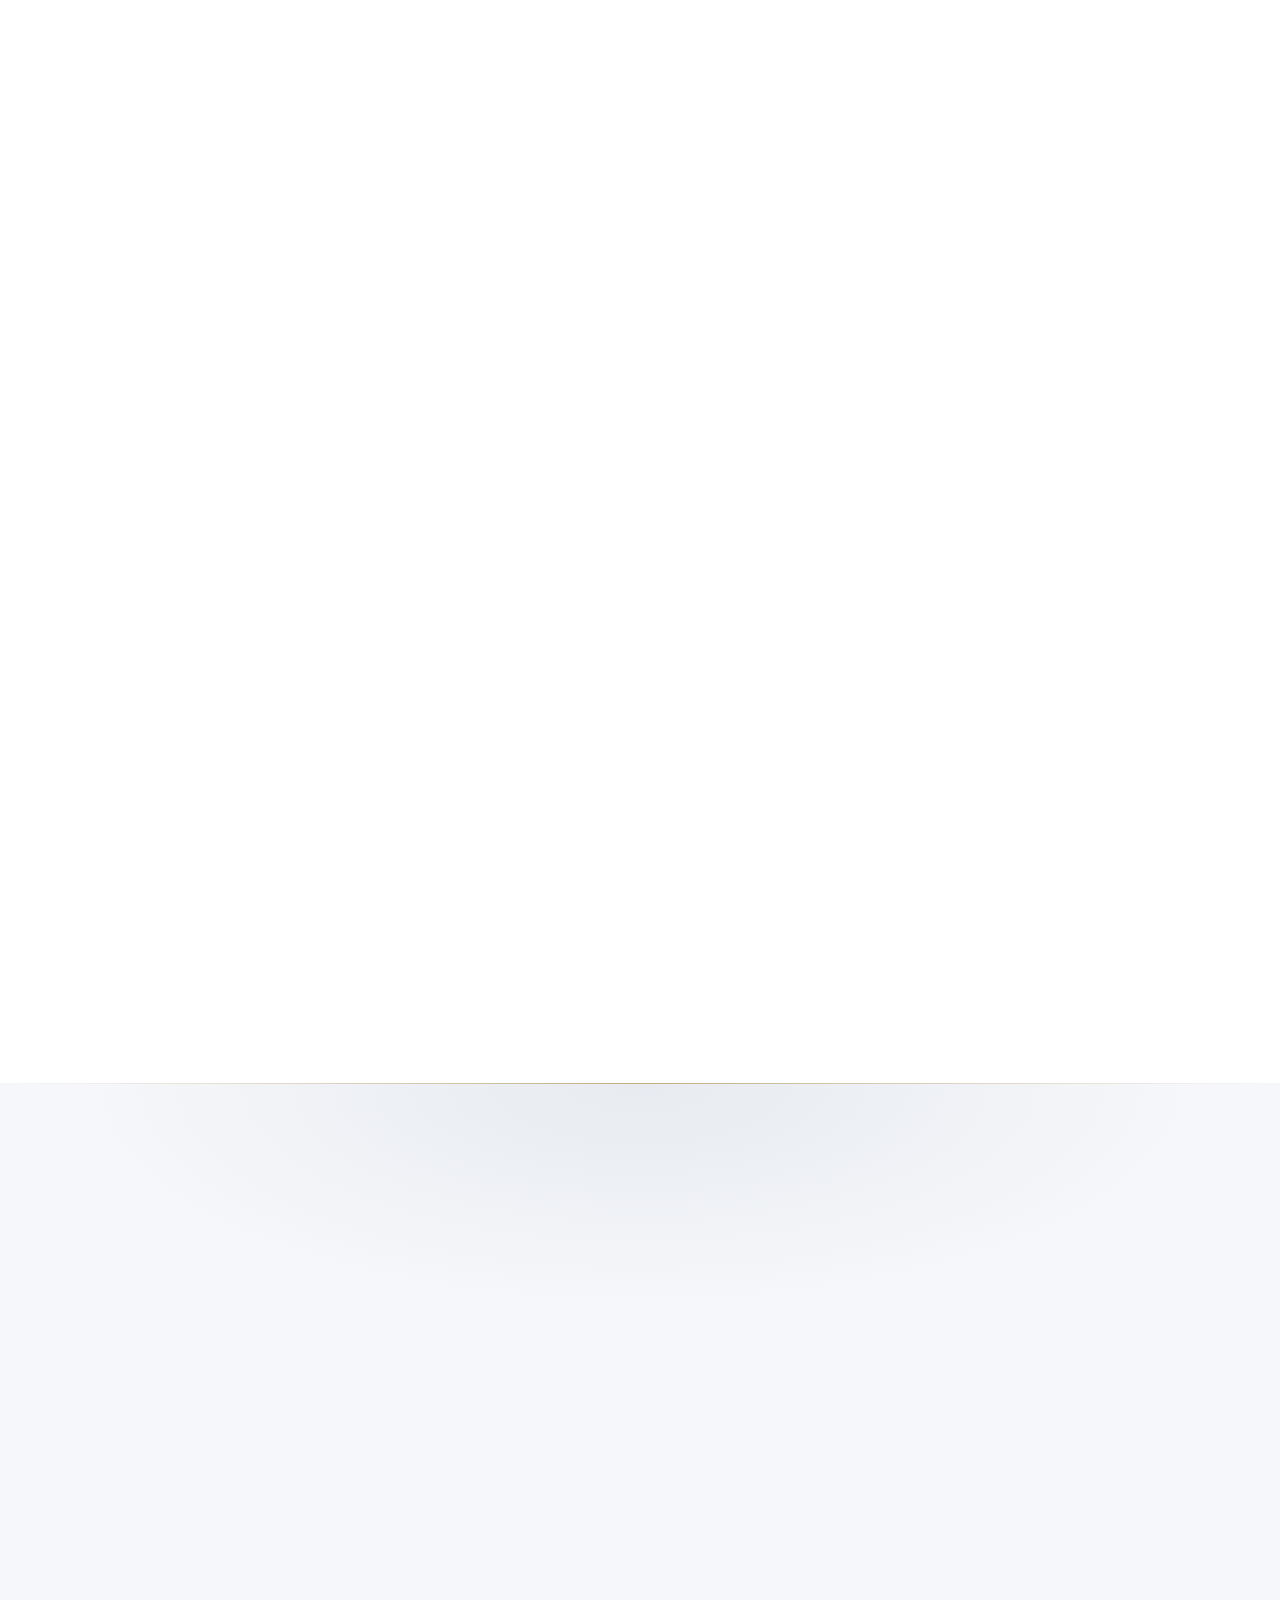
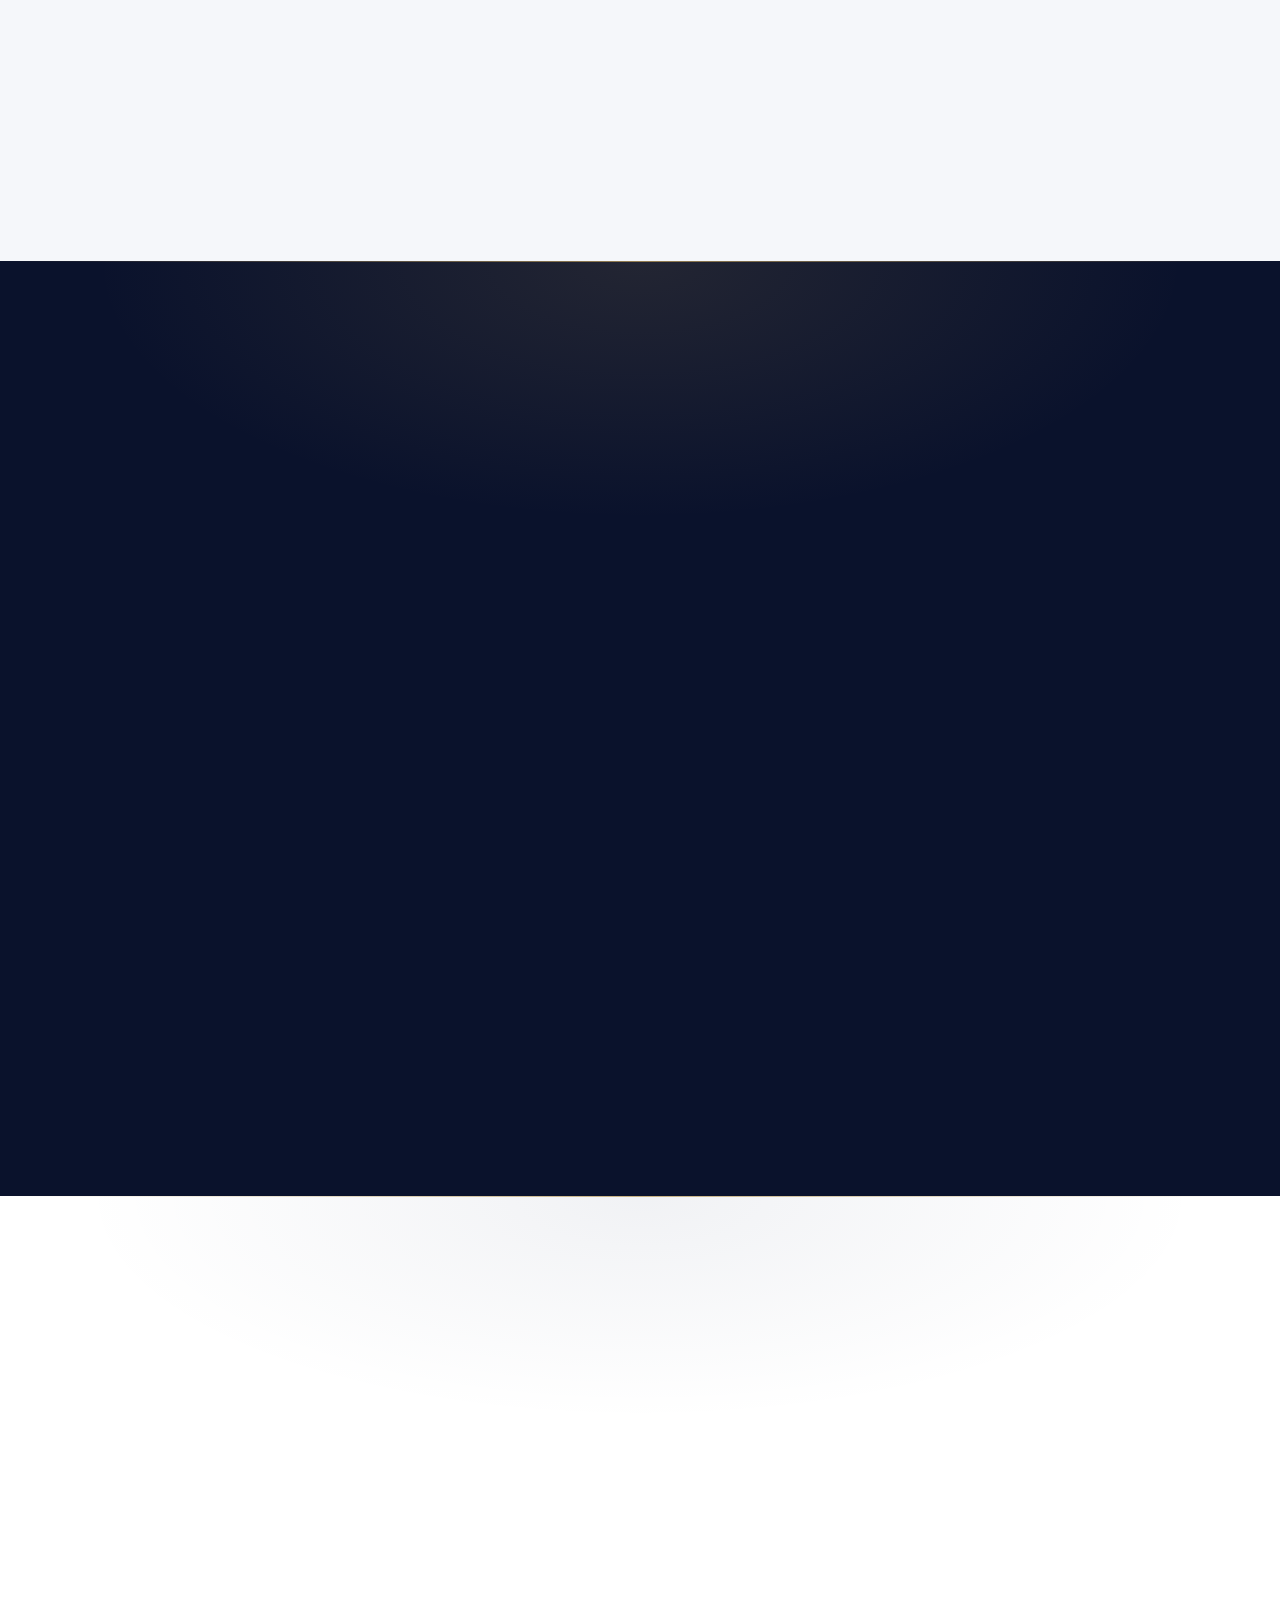
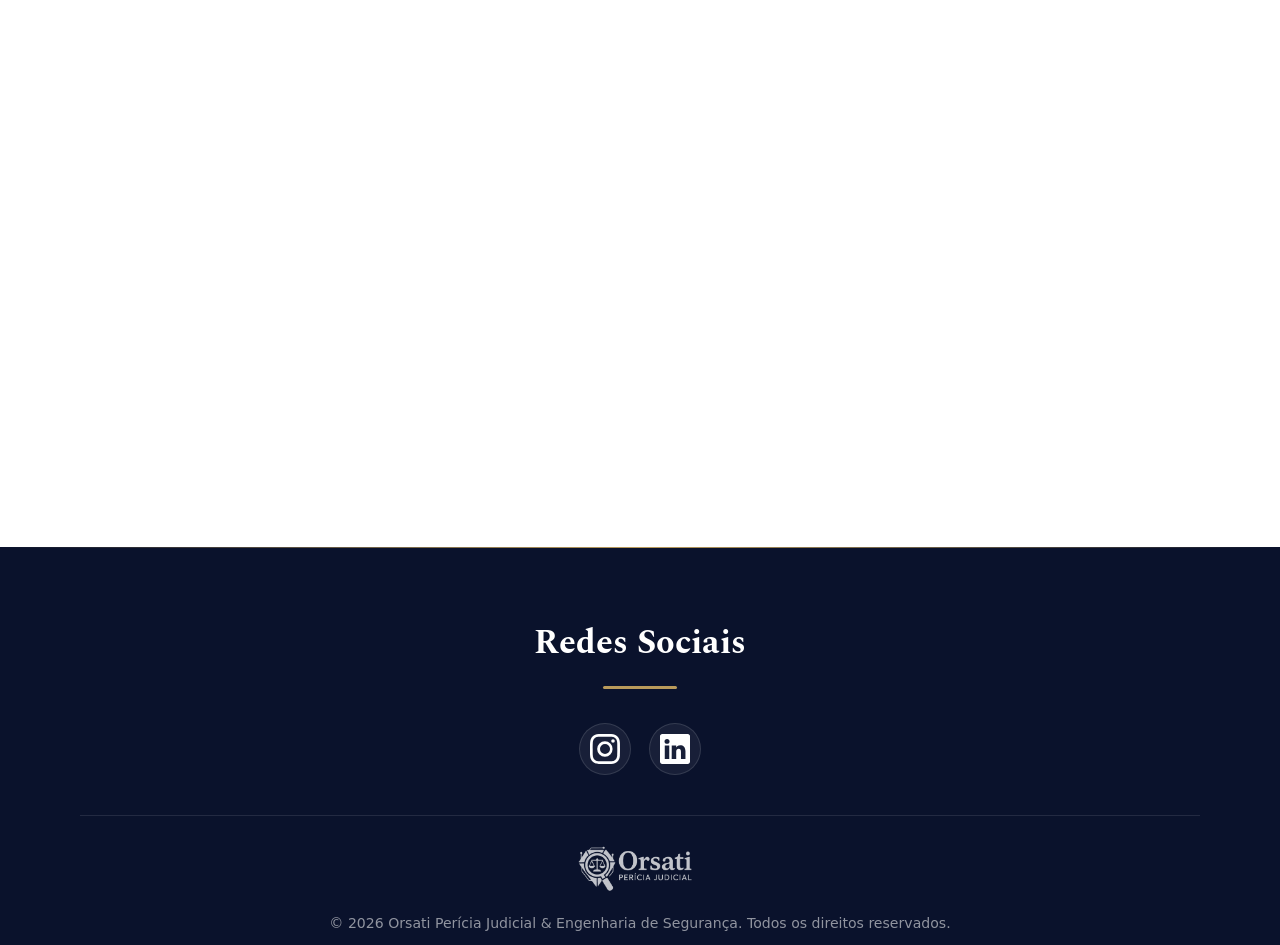
==== commit 5e5414c6: "Corrige caminho da imagem 3 no HTML" ====
--- a/index.html
+++ b/index.html
@@ -51,16 +51,16 @@
         </button>
     </div>
 
-    <nav class="nav-mobile__panel" id="menuMobilePanel" aria-label="Navegação principal (mobile)">
+<nav class="nav-mobile__panel" id="menuMobilePanel" aria-label="Navegação principal (mobile)">
         <a href="#areas-atuacao">Atuação</a>
         <a href="#quem-sou-eu">Quem sou eu</a>
         <a href="#qualificacao-tecnica">Credenciais</a>
         <a href="#equipamentos-tecnicos">Instrumental</a>
+        <a href="guia-epi.html" target="_blank">Central Técnica de EPIs</a>
+        <a href="bloco-tecnico.html">Bloco Técnico (Artigos)</a>
         <a href="#download-planilha-premium">Planilha de Gestão de EPIs</a>
+        <a href="https://caepi.trabalho.gov.br/internet/consultacainternet.aspx" target="_blank" rel="noopener noreferrer">Consultar CA (MTE)</a>
         <a href="#contato">Contato</a>
-        <a href="bloco-tecnico.html">Bloco Técnico (Artigos)</a>
-        <a href="https://caepi.trabalho.gov.br/internet/consultacainternet.aspx" target="_blank" rel="noopener noreferrer">Consultar CA (MTE)</a>
-        <a href="guia-epi.html" target="_blank" class="btn btn--gold btn--sm">Central Técnica EPI</a>
     </nav>
 </header>
 
